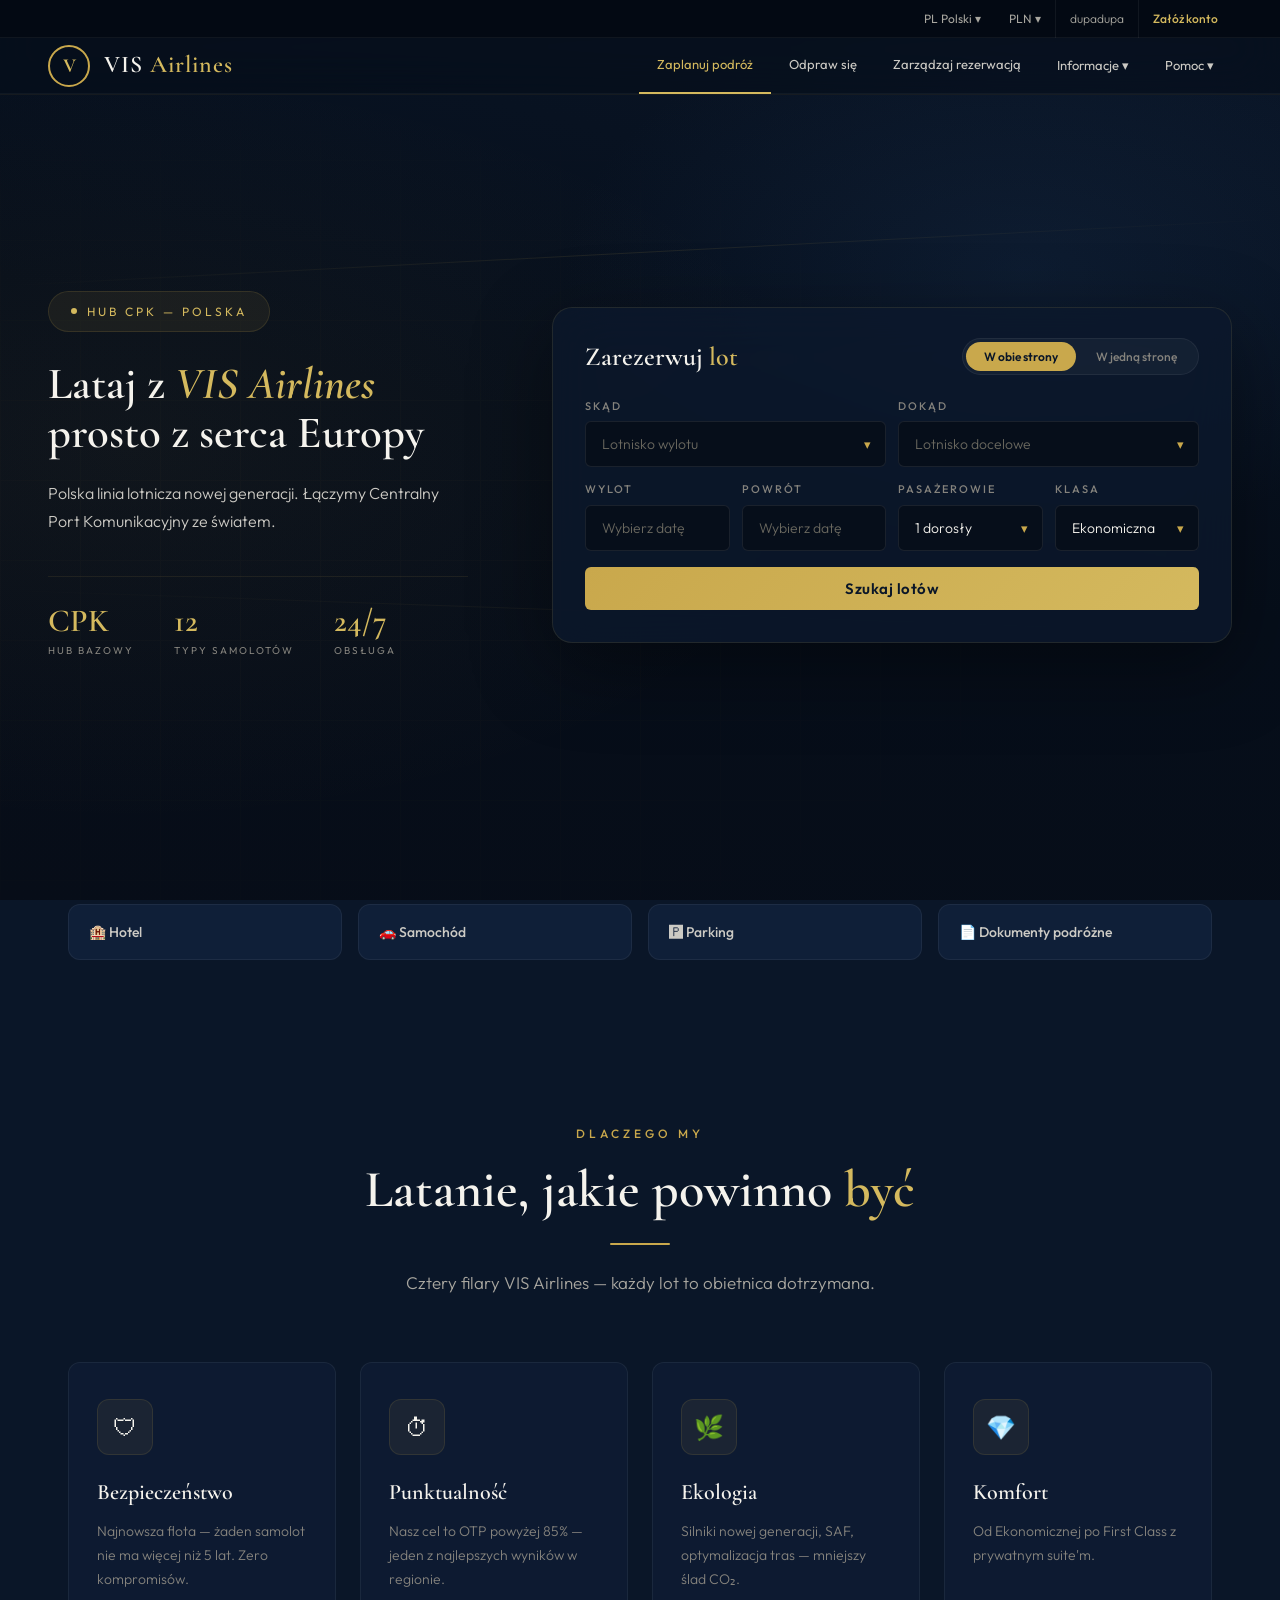
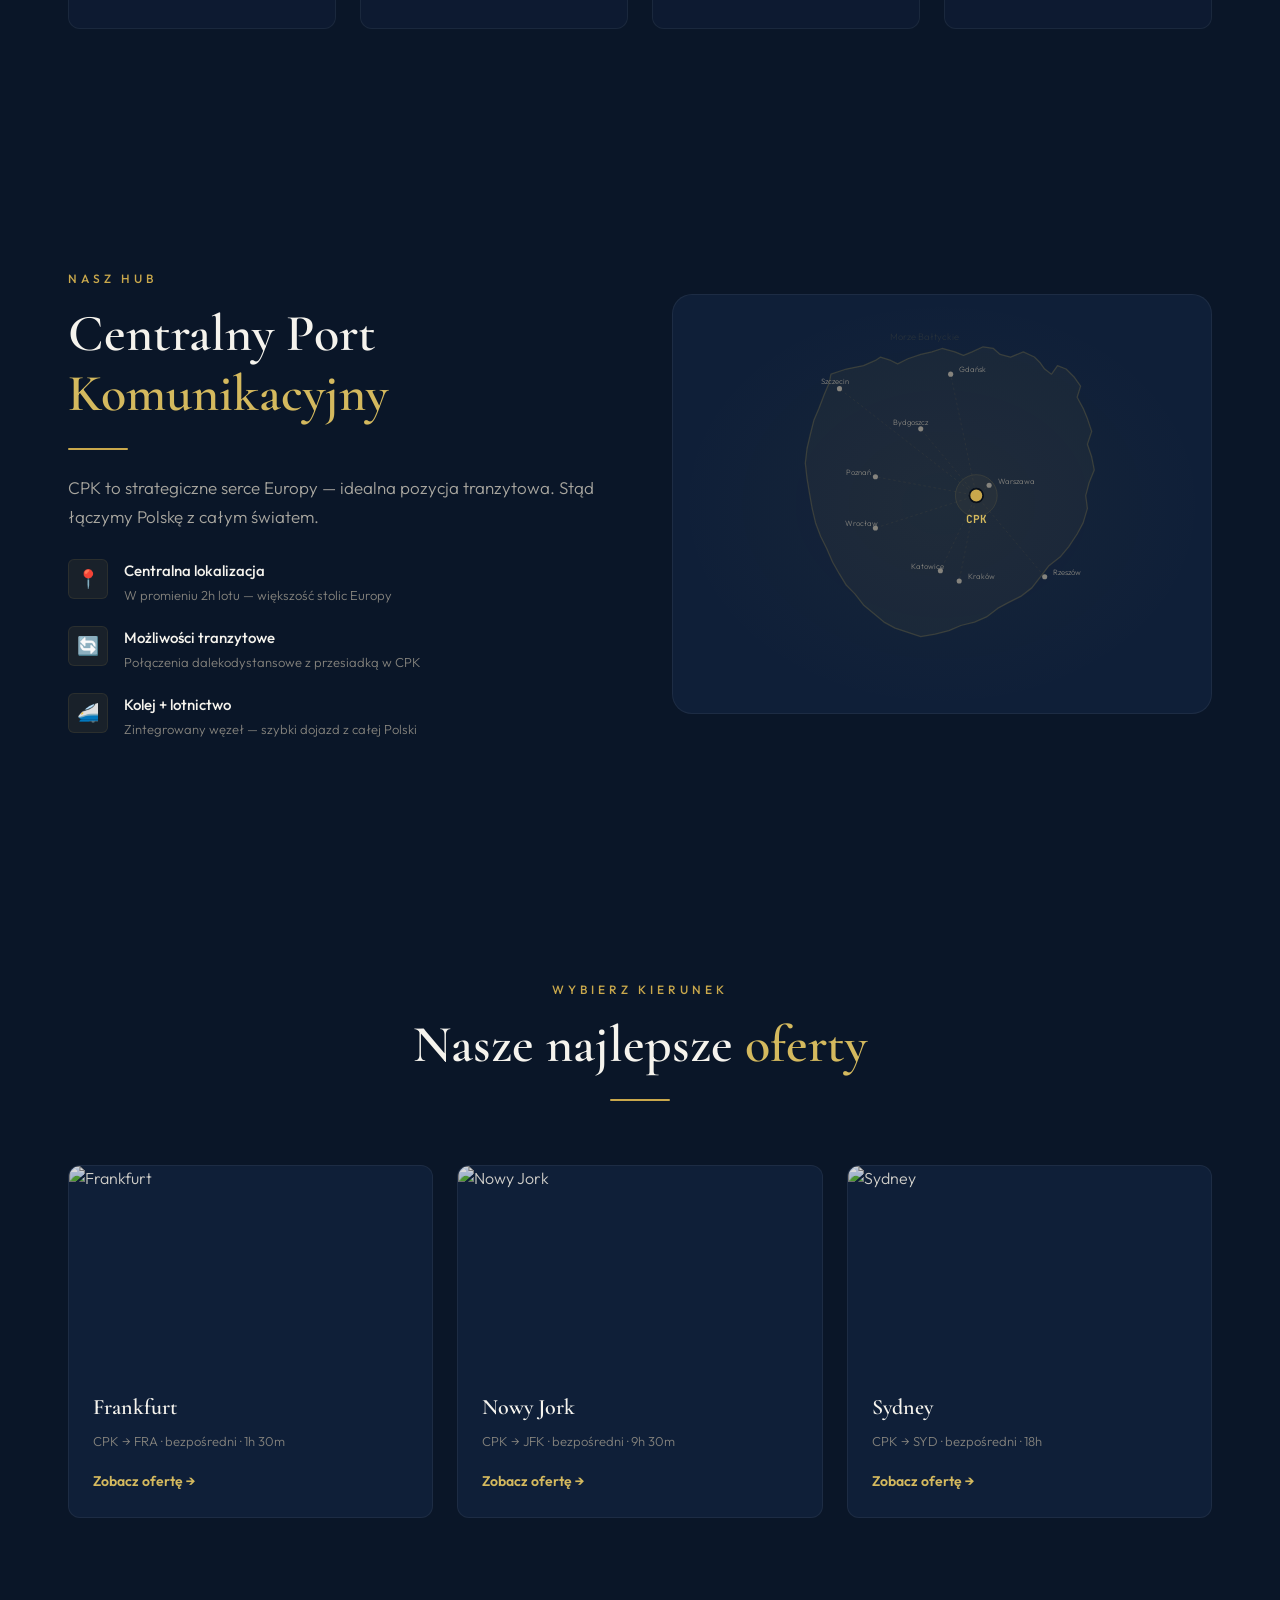
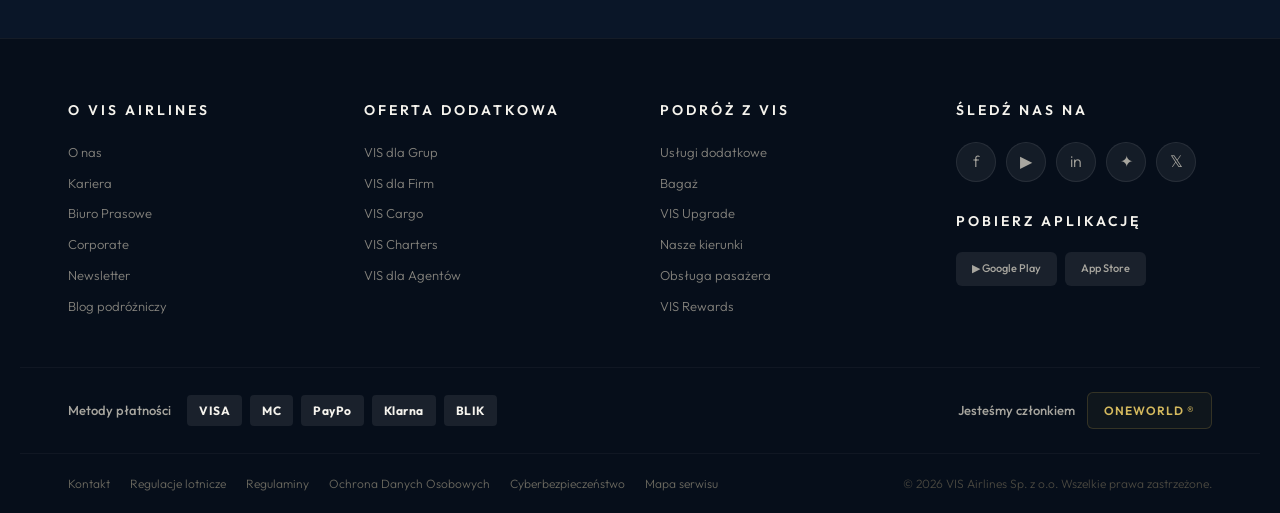
==== index.html @ 89440138 "Update index.html" ====
<!DOCTYPE html>
<html lang="pl">
<head>
    <meta charset="UTF-8">
    <meta name="viewport" content="width=device-width, initial-scale=1.0">
    <title>VIS Airlines — Twoje Niebo, Nasz Kierunek</title>
    <meta name="description" content="VIS Airlines — polska linia lotnicza nowej generacji z hubem w CPK.">
    <link rel="preconnect" href="https://fonts.googleapis.com">
    <link rel="preconnect" href="https://fonts.gstatic.com" crossorigin>
    <link href="https://fonts.googleapis.com/css2?family=Cormorant+Garamond:wght@400;500;600;700&family=Outfit:wght@200;300;400;500;600;700&family=JetBrains+Mono:wght@400;500&display=swap" rel="stylesheet">
    <link rel="stylesheet" href="css/style.css">
    <script src="https://www.gstatic.com/firebasejs/10.12.0/firebase-app-compat.js"></script>
    <script src="https://www.gstatic.com/firebasejs/10.12.0/firebase-auth-compat.js"></script>

    <style>
        /* ============================================
           NAWIGACJA — dwa paski, wyrównane
           ============================================ */
        .nav {
            height: auto; flex-direction: column; padding: 0; gap: 0;
        }
        .nav.scrolled { height: auto; }

        .nav-top {
            width: 100%;
            display: flex;
            align-items: center;
            justify-content: flex-end;
            padding: 0 48px;
            height: 38px;
            background: rgba(4,10,20,0.98);
            border-bottom: 1px solid rgba(255,255,255,0.05);
            font-size: 12px;
            gap: 0;
        }
        .nav-top-btn {
            background: none; border: none;
            color: var(--gray-300); font-size: 12px;
            font-family: var(--font-body);
            padding: 0 14px; height: 38px;
            cursor: pointer; transition: color 0.2s;
            display: inline-flex; align-items: center; gap: 5px;
            position: relative; border-radius: 0;
            border-left: 1px solid rgba(255,255,255,0.06);
            text-decoration: none;
            white-space: nowrap;
        }
        .nav-top-btn:first-child { border-left: none; }
        .nav-top-btn:hover { color: var(--white); background: rgba(255,255,255,0.04); }
        .nav-top-btn.accent { color: var(--gold-500); font-weight: 500; }

        .popup-panel {
            position: absolute; top: 100%; right: 0;
            background: var(--navy-700);
            border: 1px solid rgba(201,168,76,0.2);
            border-radius: var(--radius-md);
            box-shadow: 0 16px 48px rgba(0,0,0,0.5);
            padding: 8px 0; min-width: 180px;
            z-index: 200; display: none;
        }
        .popup-panel.show { display: block; animation: scaleIn 0.15s var(--ease-out); }
        .popup-option {
            padding: 10px 20px; font-size: 13px; color: var(--gray-200);
            cursor: pointer; transition: all 0.15s;
            display: flex; align-items: center; gap: 10px;
        }
        .popup-option:hover { background: rgba(201,168,76,0.08); color: var(--white); }
        .popup-option.selected { color: var(--gold-500); }
        .popup-option .flag { font-size: 16px; }

        .nav-bottom {
            width: 100%;
            display: flex; align-items: center; justify-content: space-between;
            padding: 0 48px; height: 56px;
            border-bottom: 1px solid rgba(255,255,255,0.04);
        }
        .nav-main-links { display: flex; gap: 0; align-items: center; height: 100%; }
        .nav-main-link {
            font-size: 13px; font-weight: 400; color: var(--gray-200);
            padding: 0 18px; height: 56px;
            display: inline-flex; align-items: center;
            cursor: pointer; transition: all 0.2s;
            background: none; border: none; border-bottom: 2px solid transparent;
            font-family: var(--font-body); text-decoration: none;
        }
        .nav-main-link:hover { color: var(--gold-500); background: rgba(255,255,255,0.02); border-bottom-color: var(--gold-600); }
        .nav-main-link.active { color: var(--gold-500); border-bottom-color: var(--gold-500); }

        /* Dropdown pod Informacje */
        .nav-info-panel {
            position: absolute; top: 100%; left: 50%; transform: translateX(-50%);
            background: var(--navy-700); border: 1px solid rgba(201,168,76,0.15);
            border-radius: var(--radius-md); box-shadow: 0 16px 48px rgba(0,0,0,0.5);
            padding: 8px; min-width: 220px; z-index: 200; display: none;
        }
        .nav-info-panel.show { display: block; animation: scaleIn 0.15s var(--ease-out); }
        .nav-info-link {
            display: flex; align-items: center; gap: 14px;
            padding: 14px 16px; border-radius: var(--radius-sm);
            text-decoration: none; transition: all 0.15s; color: var(--gray-200);
        }
        .nav-info-link:hover { background: rgba(201,168,76,0.08); color: var(--white); }
        .nav-info-icon { font-size: 22px; flex-shrink: 0; }
        .nav-info-title { font-size: 14px; font-weight: 500; color: var(--white); }
        .nav-info-desc { font-size: 11px; color: var(--gray-400); margin-top: 1px; }

        /* Mega panel (Pomoc) */
        .nav-mega-panel {
            position: absolute; top: 100%; right: 0;
            background: var(--navy-700); border: 1px solid rgba(201,168,76,0.15);
            border-radius: var(--radius-md); box-shadow: 0 20px 60px rgba(0,0,0,0.5);
            padding: 24px 28px; min-width: 560px; z-index: 200;
            display: none; grid-template-columns: repeat(4,1fr); gap: 24px;
        }
        .nav-mega-panel.show { display: grid; animation: scaleIn 0.15s var(--ease-out); }
        .nav-mega-col-title { font-size: 13px; font-weight: 600; color: var(--white); margin-bottom: 12px; }
        .nav-mega-link {
            display: block; font-size: 13px; color: var(--gray-400); padding: 5px 0;
            text-decoration: none; transition: color 0.15s;
        }
        .nav-mega-link:hover { color: var(--gold-500); }


        /* ============================================
           HERO
           ============================================ */
        .hero {
            min-height: 100vh;
            display: flex; align-items: center; justify-content: space-between;
            gap: 48px; position: relative; overflow: hidden;
            padding: 130px 48px 80px;
        }
        .hero-bg {
            position: absolute; inset: 0;
            background:
                radial-gradient(ellipse 80% 60% at 10% 50%, rgba(201,168,76,0.05) 0%, transparent 70%),
                radial-gradient(ellipse 60% 50% at 80% 30%, rgba(30,58,95,0.25) 0%, transparent 60%),
                linear-gradient(195deg, var(--navy-800) 0%, var(--navy-900) 50%, #070d18 100%);
        }
        .hero-grid-overlay {
            position: absolute; inset: 0; opacity: 0.02;
            background-image: linear-gradient(var(--gold-600) 1px, transparent 1px), linear-gradient(90deg, var(--gold-600) 1px, transparent 1px);
            background-size: 80px 80px;
            mask-image: radial-gradient(ellipse at 25% 60%, black 15%, transparent 65%);
            -webkit-mask-image: radial-gradient(ellipse at 25% 60%, black 15%, transparent 65%);
        }
        .hero-deco-line { position: absolute; height: 1px; background: linear-gradient(90deg, transparent, rgba(201,168,76,0.12), transparent); }
        .hero-deco-line-1 { top: 28%; left: 0; right: 0; transform: rotate(-3deg); }
        .hero-deco-line-2 { top: 68%; left: 0; right: 0; transform: rotate(2deg); opacity: 0.6; }

        .hero-content { position: relative; z-index: 2; max-width: 420px; flex-shrink: 0; }
        .hero-tag {
            display: inline-flex; align-items: center; gap: 10px;
            padding: 10px 22px; border-radius: var(--radius-full);
            background: rgba(201,168,76,0.08); border: 1px solid rgba(201,168,76,0.15);
            font-size: 12px; font-weight: 400; color: var(--gold-500);
            letter-spacing: 3px; text-transform: uppercase; margin-bottom: 28px;
        }
        .hero-tag-dot { width: 6px; height: 6px; border-radius: 50%; background: var(--gold-500); animation: pulse 2.5s ease-in-out infinite; }
        .hero h1 { font-family: var(--font-display); font-size: clamp(32px,3.5vw,52px); font-weight: 600; line-height: 1.1; margin-bottom: 20px; }
        .hero h1 .accent { color: var(--gold-500); font-style: italic; }
        .hero-desc { font-size: 16px; font-weight: 300; color: var(--gray-200); line-height: 1.8; }
        .hero-stats { display: flex; gap: 40px; margin-top: 40px; padding-top: 28px; border-top: 1px solid rgba(201,168,76,0.1); }
        .hero-stat-value { font-family: var(--font-display); font-size: 32px; font-weight: 600; color: var(--gold-500); line-height: 1; }
        .hero-stat-label { font-size: 10px; font-weight: 400; color: var(--gray-400); text-transform: uppercase; letter-spacing: 2px; margin-top: 6px; }


        /* ============================================
           WYSZUKIWARKA — szeroka
           ============================================ */
        .search-panel {
            position: relative; z-index: 10; width: 680px; flex-shrink: 0;
            background: rgba(12,24,44,0.8); backdrop-filter: blur(24px); -webkit-backdrop-filter: blur(24px);
            border: 1px solid rgba(201,168,76,0.12); border-radius: var(--radius-lg);
            padding: 28px 32px 32px; box-shadow: 0 24px 80px rgba(0,0,0,0.4);
        }
        .search-panel-header { display: flex; align-items: center; justify-content: space-between; margin-bottom: 20px; }
        .search-panel-title { font-family: var(--font-display); font-size: 26px; font-weight: 600; }
        .search-panel-title .gold { color: var(--gold-500); }
        .trip-toggle { display: flex; background: rgba(255,255,255,0.04); border: 1px solid rgba(255,255,255,0.06); border-radius: var(--radius-full); padding: 3px; gap: 2px; }
        .trip-toggle-btn { padding: 7px 18px; border-radius: var(--radius-full); font-size: 12px; font-weight: 500; font-family: var(--font-body); color: var(--gray-400); background: none; border: none; cursor: pointer; transition: all 0.25s; }
        .trip-toggle-btn.active { background: var(--gold-600); color: var(--navy-800); font-weight: 600; }
        .search-form { display: flex; flex-direction: column; gap: 14px; }
        .search-row-2 { display: grid; grid-template-columns: 1fr 1fr; gap: 12px; }
        .search-row-4 { display: grid; grid-template-columns: 1fr 1fr 1fr 1fr; gap: 12px; }
        .search-btn { width: 100%; padding: 14px; font-size: 15px; font-weight: 600; margin-top: 2px; }

        /* Dropdown */
        .dropdown-wrapper { position: relative; }
        .dropdown-trigger {
            width: 100%; padding: 13px 38px 13px 16px; border-radius: var(--radius-sm);
            background: var(--navy-900); border: 1px solid rgba(255,255,255,0.08);
            color: var(--white); font-size: 14px; font-family: var(--font-body); font-weight: 300;
            cursor: pointer; text-align: left; transition: border-color 0.3s; outline: none;
            position: relative; overflow: hidden; text-overflow: ellipsis; white-space: nowrap;
        }
        .dropdown-trigger::after { content: '▾'; position: absolute; right: 14px; top: 50%; transform: translateY(-50%); color: var(--gold-600); font-size: 13px; }
        .dropdown-trigger:focus, .dropdown-trigger.open { border-color: var(--gold-600); }
        .dropdown-trigger .placeholder { color: var(--gray-500); }
        .dropdown-trigger .sel-code { font-family: var(--font-mono); color: var(--gold-500); font-weight: 500; font-size: 12px; margin-left: 4px; }
        .dropdown-menu {
            position: absolute; top: calc(100% + 4px); left: 0; right: 0;
            background: var(--navy-900); border: 1px solid rgba(201,168,76,0.2);
            border-radius: var(--radius-md); box-shadow: 0 16px 48px rgba(0,0,0,0.5);
            z-index: 100; max-height: 300px; overflow-y: auto; display: none;
        }
        .dropdown-menu.show { display: block; animation: scaleIn 0.15s var(--ease-out); }
        .dropdown-menu::-webkit-scrollbar { width: 5px; }
        .dropdown-menu::-webkit-scrollbar-thumb { background: var(--gold-800); border-radius: 3px; }
        .dropdown-country { padding: 10px 16px 5px; font-size: 11px; font-weight: 600; text-transform: uppercase; letter-spacing: 2px; color: var(--gold-600); pointer-events: none; border-top: 1px solid rgba(255,255,255,0.04); }
        .dropdown-country:first-child { border-top: none; }
        .dropdown-option { padding: 9px 16px 9px 22px; font-size: 13px; color: var(--gray-200); cursor: pointer; transition: all 0.12s; display: flex; justify-content: space-between; align-items: center; }
        .dropdown-option:hover { background: rgba(201,168,76,0.08); color: var(--white); }
        .dropdown-option .iata { font-family: var(--font-mono); font-size: 11px; color: var(--gold-500); font-weight: 500; background: rgba(201,168,76,0.1); padding: 2px 7px; border-radius: 4px; }

        /* Kalendarz */
        .calendar-trigger {
            width: 100%; padding: 13px 16px; border-radius: var(--radius-sm);
            background: var(--navy-900); border: 1px solid rgba(255,255,255,0.08);
            color: var(--white); font-size: 14px; font-family: var(--font-body); font-weight: 300;
            cursor: pointer; text-align: left; transition: border-color 0.3s; outline: none;
        }
        .calendar-trigger:focus, .calendar-trigger.open { border-color: var(--gold-600); }
        .calendar-trigger .placeholder { color: var(--gray-500); }
        .calendar-panel {
            position: absolute; top: calc(100% + 4px); left: 0;
            background: var(--navy-900); border: 1px solid rgba(201,168,76,0.2);
            border-radius: var(--radius-md); box-shadow: 0 20px 60px rgba(0,0,0,0.5);
            z-index: 150; padding: 20px; width: 300px; display: none;
        }
        .calendar-panel.show { display: block; animation: scaleIn 0.15s var(--ease-out); }
        .cal-header { display: flex; align-items: center; justify-content: space-between; margin-bottom: 16px; }
        .cal-header-title { font-family: var(--font-display); font-size: 16px; font-weight: 600; color: var(--white); }
        .cal-nav-btn { background: rgba(255,255,255,0.06); border: none; color: var(--gold-500); width: 32px; height: 32px; border-radius: 50%; cursor: pointer; font-size: 14px; display: flex; align-items: center; justify-content: center; transition: all 0.2s; }
        .cal-nav-btn:hover { background: rgba(201,168,76,0.15); }
        .cal-weekdays { display: grid; grid-template-columns: repeat(7,1fr); gap: 2px; margin-bottom: 6px; }
        .cal-weekday { text-align: center; font-size: 10px; font-weight: 600; text-transform: uppercase; letter-spacing: 1px; color: var(--gray-500); padding: 4px 0; }
        .cal-days { display: grid; grid-template-columns: repeat(7,1fr); gap: 2px; }
        .cal-day { text-align: center; padding: 8px 4px; font-size: 13px; border-radius: var(--radius-sm); cursor: pointer; color: var(--gray-200); transition: all 0.15s; background: none; border: none; font-family: var(--font-body); }
        .cal-day:hover:not(.disabled):not(.empty) { background: rgba(201,168,76,0.12); color: var(--white); }
        .cal-day.selected { background: var(--gold-600) !important; color: var(--navy-800) !important; font-weight: 600; }
        .cal-day.today { border: 1px solid var(--gold-700); }
        .cal-day.disabled { color: var(--gray-600); cursor: default; }
        .cal-day.empty { cursor: default; }

        /* Pasażerowie */
        .pax-trigger { width: 100%; padding: 13px 38px 13px 16px; border-radius: var(--radius-sm); background: var(--navy-900); border: 1px solid rgba(255,255,255,0.08); color: var(--white); font-size: 14px; font-family: var(--font-body); font-weight: 300; cursor: pointer; text-align: left; transition: border-color 0.3s; outline: none; position: relative; }
        .pax-trigger::after { content: '▾'; position: absolute; right: 14px; top: 50%; transform: translateY(-50%); color: var(--gold-600); font-size: 13px; }
        .pax-trigger:focus, .pax-trigger.open { border-color: var(--gold-600); }
        .pax-panel { position: absolute; top: calc(100% + 4px); left: 0; right: 0; background: var(--navy-900); border: 1px solid rgba(201,168,76,0.2); border-radius: var(--radius-md); box-shadow: 0 16px 48px rgba(0,0,0,0.5); z-index: 150; padding: 20px; display: none; }
        .pax-panel.show { display: block; animation: scaleIn 0.15s var(--ease-out); }
        .pax-row-item { display: flex; align-items: center; justify-content: space-between; padding: 12px 0; border-bottom: 1px solid rgba(255,255,255,0.04); }
        .pax-row-item:last-of-type { border-bottom: none; }
        .pax-row-info h4 { font-size: 14px; font-weight: 500; color: var(--white); }
        .pax-row-info span { font-size: 11px; color: var(--gray-400); }
        .pax-controls { display: flex; align-items: center; gap: 14px; }
        .pax-ctrl-btn { width: 32px; height: 32px; border-radius: 50%; background: rgba(255,255,255,0.06); border: 1px solid rgba(255,255,255,0.1); color: var(--gold-500); font-size: 16px; font-weight: 600; cursor: pointer; display: flex; align-items: center; justify-content: center; transition: all 0.2s; font-family: var(--font-body); }
        .pax-ctrl-btn:hover { background: rgba(201,168,76,0.15); border-color: var(--gold-600); }
        .pax-ctrl-btn:disabled { opacity: 0.3; cursor: default; }
        .pax-ctrl-count { font-size: 16px; font-weight: 600; color: var(--white); width: 24px; text-align: center; font-family: var(--font-mono); }
        .pax-done-btn { width: 100%; margin-top: 14px; padding: 10px; font-size: 13px; font-weight: 600; }

        /* Klasa */
        .class-panel { position: absolute; top: calc(100% + 4px); left: 0; right: 0; background: var(--navy-900); border: 1px solid rgba(201,168,76,0.2); border-radius: var(--radius-md); box-shadow: 0 16px 48px rgba(0,0,0,0.5); z-index: 150; padding: 8px 0; display: none; }
        .class-panel.show { display: block; animation: scaleIn 0.15s var(--ease-out); }
        .class-option { padding: 12px 20px; cursor: pointer; display: flex; align-items: center; justify-content: space-between; transition: all 0.12s; }
        .class-option:hover { background: rgba(201,168,76,0.08); }
        .class-option.selected { background: rgba(201,168,76,0.1); }
        .class-option-name { font-size: 14px; font-weight: 500; color: var(--gray-200); }
        .class-option.selected .class-option-name { color: var(--gold-500); }
        .class-option-check { color: var(--gold-500); font-size: 14px; display: none; }
        .class-option.selected .class-option-check { display: block; }


        /* ============================================
           SEKCJE
           ============================================ */
        .why-grid { display: grid; grid-template-columns: repeat(4,1fr); gap: 24px; }
        .why-card { padding: 36px 28px; }
        .why-card-icon { width: 56px; height: 56px; border-radius: var(--radius-md); background: rgba(201,168,76,0.08); border: 1px solid rgba(201,168,76,0.12); display: flex; align-items: center; justify-content: center; font-size: 24px; margin-bottom: 20px; transition: all 0.3s var(--ease); }
        .why-card:hover .why-card-icon { background: rgba(201,168,76,0.15); border-color: rgba(201,168,76,0.3); transform: scale(1.08); }
        .why-card h3 { font-family: var(--font-display); font-size: 22px; font-weight: 600; margin-bottom: 10px; }
        .why-card p { font-size: 14px; font-weight: 300; color: var(--gray-400); line-height: 1.7; }

        /* Hub CPK — z mapą Polski */
        .hub-section { display: grid; grid-template-columns: 1fr 1fr; gap: 64px; align-items: center; }
        .hub-text .section-desc { margin-bottom: 28px; }
        .hub-features { display: flex; flex-direction: column; gap: 20px; }
        .hub-feature { display: flex; gap: 16px; align-items: flex-start; }
        .hub-feature-icon { width: 40px; height: 40px; border-radius: var(--radius-sm); background: rgba(201,168,76,0.08); border: 1px solid rgba(201,168,76,0.1); display: flex; align-items: center; justify-content: center; font-size: 18px; flex-shrink: 0; }
        .hub-feature h4 { font-size: 15px; font-weight: 500; margin-bottom: 2px; }
        .hub-feature p { font-size: 13px; color: var(--gray-400); font-weight: 300; line-height: 1.6; }
        .hub-visual {
            position: relative; height: 420px; border-radius: var(--radius-lg);
            background: radial-gradient(ellipse at 50% 50%, rgba(201,168,76,0.04) 0%, transparent 70%), var(--navy-700);
            border: 1px solid rgba(255,255,255,0.06); display: flex; align-items: center; justify-content: center; overflow: hidden;
        }
        .hub-visual svg { width: 90%; height: 90%; }

        /* === OFERTY — styl British Airways === */
        .offers-grid {
            display: grid;
            grid-template-columns: repeat(3, 1fr);
            gap: 24px;
        }
        .offer-card {
            border-radius: var(--radius-md);
            overflow: hidden;
            background: var(--navy-700);
            border: 1px solid rgba(255,255,255,0.06);
            transition: all 0.4s var(--ease);
            cursor: pointer;
        }
        .offer-card:hover {
            transform: translateY(-6px);
            box-shadow: 0 20px 60px rgba(0,0,0,0.35);
            border-color: rgba(201,168,76,0.2);
        }
        .offer-card-img {
            width: 100%; height: 200px;
            object-fit: cover;
            display: block;
            filter: brightness(0.85);
            transition: filter 0.4s;
        }
        .offer-card:hover .offer-card-img { filter: brightness(1); }
        .offer-card-body { padding: 24px; }
        .offer-card-body h3 { font-family: var(--font-display); font-size: 22px; font-weight: 600; margin-bottom: 6px; }
        .offer-card-route { font-size: 13px; color: var(--gray-400); margin-bottom: 16px; }
        .offer-card-cta {
            display: inline-flex; align-items: center; gap: 6px;
            font-size: 14px; font-weight: 600; color: var(--gold-500);
            transition: gap 0.3s;
        }
        .offer-card:hover .offer-card-cta { gap: 12px; }


        /* ============================================
           STOPKA — styl LOT z oneworld
           ============================================ */
        .footer {
            background: var(--navy-900);
            border-top: 1px solid rgba(255,255,255,0.06);
            padding: 0;
        }
        .footer-inner { max-width: 1240px; margin: 0 auto; }
        .footer-main { padding: 60px 48px 40px; display: grid; grid-template-columns: 1fr 1fr 1fr 1fr; gap: 40px; }
        .footer-col-title { font-size: 14px; font-weight: 600; color: var(--white); margin-bottom: 20px; }
        .footer-link { display: block; font-size: 13px; font-weight: 300; color: var(--gray-400); margin-bottom: 10px; text-decoration: none; cursor: pointer; transition: color 0.2s; }
        .footer-link:hover { color: var(--gold-500); }

        .footer-social { display: flex; gap: 10px; margin-top: 16px; }
        .footer-social-btn {
            width: 40px; height: 40px; border-radius: 50%;
            background: rgba(255,255,255,0.06); border: 1px solid rgba(255,255,255,0.08);
            display: flex; align-items: center; justify-content: center;
            font-size: 16px; color: var(--gray-300);
            cursor: pointer; transition: all 0.2s; text-decoration: none;
        }
        .footer-social-btn:hover { background: rgba(201,168,76,0.15); color: var(--gold-500); border-color: var(--gold-600); }

        .footer-mid {
            padding: 24px 48px;
            border-top: 1px solid rgba(255,255,255,0.04);
            border-bottom: 1px solid rgba(255,255,255,0.04);
            display: flex; align-items: center; justify-content: space-between;
            flex-wrap: wrap; gap: 24px;
        }
        .footer-mid-section { display: flex; align-items: center; gap: 16px; }
        .footer-mid-label { font-size: 13px; font-weight: 500; color: var(--gray-300); white-space: nowrap; }
        .footer-payment-icons { display: flex; gap: 8px; align-items: center; }
        .footer-payment-icon {
            padding: 6px 12px; border-radius: 4px;
            background: rgba(255,255,255,0.08); font-size: 12px;
            font-weight: 700; color: var(--white); letter-spacing: 0.5px;
            font-family: var(--font-body);
        }
        .footer-alliance {
            display: flex; align-items: center; gap: 12px;
        }
        .footer-alliance-badge {
            padding: 8px 16px; border-radius: var(--radius-sm);
            border: 1px solid rgba(201,168,76,0.2);
            background: rgba(201,168,76,0.05);
            font-size: 12px; font-weight: 600; color: var(--gold-500);
            letter-spacing: 1px; text-transform: uppercase;
        }

        .footer-bottom-bar {
            padding: 20px 48px;
            display: flex; align-items: center; justify-content: space-between;
            flex-wrap: wrap; gap: 16px;
        }
        .footer-bottom-links { display: flex; gap: 20px; flex-wrap: wrap; }
        .footer-bottom-links a { font-size: 12px; color: var(--gray-500); text-decoration: none; transition: color 0.2s; }
        .footer-bottom-links a:hover { color: var(--gray-300); }
        .footer-copy { font-size: 12px; color: var(--gray-600); }


        /* === MOBILE DRAWER === */
        .mobile-overlay {
            display: none; position: fixed; inset: 0;
            background: rgba(0,0,0,0.6); z-index: 1100;
        }
        .mobile-overlay.show { display: block; }
        .mobile-drawer {
            position: fixed; top: 0; right: -300px;
            width: 300px; height: 100vh;
            background: var(--navy-700);
            border-left: 1px solid rgba(201,168,76,0.12);
            z-index: 1200;
            transition: right 0.3s cubic-bezier(0.16,1,0.3,1);
            overflow-y: auto;
        }
        .mobile-drawer.show { right: 0; }
        .mobile-drawer-header {
            display: flex; align-items: center; justify-content: space-between;
            padding: 16px 20px; border-bottom: 1px solid rgba(255,255,255,0.06);
        }
        .mobile-close-btn {
            background: none; border: none; color: var(--gray-300);
            font-size: 20px; cursor: pointer; padding: 8px;
        }
        .mobile-close-btn:hover { color: var(--white); }
        .mobile-drawer-links { padding: 12px 0; }
        .mobile-drawer-link {
            display: block; padding: 14px 24px; font-size: 15px; font-weight: 400;
            color: var(--gray-200); text-decoration: none; transition: all 0.15s;
        }
        .mobile-drawer-link:hover { background: rgba(201,168,76,0.06); color: var(--gold-500); }
        .mobile-drawer-divider { height: 1px; background: rgba(255,255,255,0.06); margin: 4px 20px; }

        /* ============================================
           RESPONSIVE
           ============================================ */
        @media (max-width: 1100px) {
            .hero { flex-direction: column; padding: 130px 24px 60px; gap: 40px; }
            .hero-content { max-width: 100%; }
            .search-panel { width: 100%; max-width: 580px; }
            .offers-grid { grid-template-columns: 1fr; }
        }
        @media (max-width: 768px) {
            .nav-top { padding: 0 16px; }
            .nav-bottom { padding: 0 16px; height: 50px; }
            .nav-main-links { display: none; }
            .hero { padding: 120px 16px 40px; }
            .hero-stats { flex-wrap: wrap; gap: 24px; }
            .why-grid { grid-template-columns: 1fr; }
            .hub-section { grid-template-columns: 1fr; }
            .search-row-2, .search-row-4 { grid-template-columns: 1fr; }
            .footer-main { grid-template-columns: 1fr 1fr; }
            .footer-mid { flex-direction: column; align-items: flex-start; }
            .footer-bottom-bar { flex-direction: column; text-align: center; }
        }
    </style>
</head>
<body>

    <!-- ===== NAWIGACJA ===== -->
    <nav class="nav">
        <div class="nav-top">
            <div style="position:relative;">
                <button class="nav-top-btn" id="lang-btn">PL Polski ▾</button>
                <div class="popup-panel" id="lang-panel">
                    <div class="popup-option selected" data-lang="pl"><span class="flag">🇵🇱</span> Polski</div>
                    <div class="popup-option" data-lang="en"><span class="flag">🇬🇧</span> English</div>
                    <div class="popup-option" data-lang="de"><span class="flag">🇩🇪</span> Deutsch</div>
                    <div class="popup-option" data-lang="uk"><span class="flag">🇺🇦</span> Українська</div>
                </div>
            </div>
            <div style="position:relative;">
                <button class="nav-top-btn" id="currency-btn">PLN ▾</button>
                <div class="popup-panel" id="currency-panel">
                    <div class="popup-option selected" data-cur="PLN">PLN — Złoty</div>
                    <div class="popup-option" data-cur="EUR">EUR — Euro</div>
                    <div class="popup-option" data-cur="USD">USD — Dolar</div>
                    <div class="popup-option" data-cur="GBP">GBP — Funt</div>
                </div>
            </div>
            <a href="login.html" class="nav-top-btn" id="nav-auth-1">dupadupa</a>
            <a href="register.html" class="nav-top-btn accent" id="nav-auth-2">Załóż konto</a>
        </div>
        <div class="nav-bottom">
            <a href="index.html" class="nav-logo">
                <div class="nav-logo-mark">V</div>
                <div class="nav-logo-text">VIS <em>Airlines</em></div>
            </a>
            <div class="nav-main-links">
                <a href="flights.html" class="nav-main-link active">Zaplanuj podróż</a>
                <a href="odprawa.html" class="nav-main-link">Odpraw się</a>
                <a href="rezerwacje.html" class="nav-main-link">Zarządzaj rezerwacją</a>
                <div class="nav-dropdown-wrapper" style="position:relative;height:100%;">
                    <button class="nav-main-link" id="info-btn" style="cursor:pointer;">Informacje ▾</button>
                    <div class="nav-info-panel" id="info-panel">
                        <a href="fleet.html" class="nav-info-link">
                            <span class="nav-info-icon">✈</span>
                            <div>
                                <div class="nav-info-title">Flota</div>
                                <div class="nav-info-desc">Poznaj nasze samoloty</div>
                            </div>
                        </a>
                    </div>
                </div>
                <div class="nav-dropdown-wrapper" style="position:relative;height:100%;">
                    <button class="nav-main-link" id="help-btn" style="cursor:pointer;">Pomoc ▾</button>
                    <div class="nav-mega-panel" id="help-panel">
                        <div class="nav-mega-col">
                            <div class="nav-mega-col-title">Bagaż</div>
                            <a href="#" class="nav-mega-link">Zasady i wymiary</a>
                            <a href="#" class="nav-mega-link">Bagaż specjalny</a>
                        </div>
                        <div class="nav-mega-col">
                            <div class="nav-mega-col-title">Na pokładzie</div>
                            <a href="#" class="nav-mega-link">Posiłki i napoje</a>
                            <a href="#" class="nav-mega-link">Klasy podróży</a>
                            <a href="#" class="nav-mega-link">Wybór miejsca</a>
                        </div>
                        <div class="nav-mega-col">
                            <div class="nav-mega-col-title">Na lotnisku</div>
                            <a href="odprawa.html" class="nav-mega-link">Odprawa</a>
                            <a href="#" class="nav-mega-link">Status lotu</a>
                            <a href="#" class="nav-mega-link">Fast Track</a>
                            <a href="#" class="nav-mega-link">Saloniki biznesowe</a>
                        </div>
                        <div class="nav-mega-col">
                            <div class="nav-mega-col-title">Obsługa pasażera</div>
                            <a href="#" class="nav-mega-link">Zmiana i zwrot biletu</a>
                            <a href="#" class="nav-mega-link">Programy lojalnościowe</a>
                            <a href="#" class="nav-mega-link">Kontakt</a>
                        </div>
                    </div>
                </div>
            </div>
            <button class="nav-hamburger" id="hamburger-btn" aria-label="Menu">☰</button>
        </div>
    </nav>

    <!-- Mobile drawer -->
    <div class="mobile-overlay" id="mobile-overlay"></div>
    <div class="mobile-drawer" id="mobile-drawer">
        <div class="mobile-drawer-header">
            <a href="index.html" class="nav-logo">
                <div class="nav-logo-mark" style="width:32px;height:32px;font-size:14px;">V</div>
                <div class="nav-logo-text" style="font-size:18px;">VIS <em>Airlines</em></div>
            </a>
            <button class="mobile-close-btn" id="mobile-close">✕</button>
        </div>
        <div class="mobile-drawer-links">
            <a href="flights.html" class="mobile-drawer-link">Zaplanuj podróż</a>
            <a href="odprawa.html" class="mobile-drawer-link">Odpraw się</a>
            <a href="rezerwacje.html" class="mobile-drawer-link">Zarządzaj rezerwacją</a>
            <a href="fleet.html" class="mobile-drawer-link">Flota</a>
            <a href="#" class="mobile-drawer-link">Pomoc</a>
        </div>
        <div class="mobile-drawer-divider"></div>
        <div class="mobile-drawer-links">
            <a href="login.html" class="mobile-drawer-link">Zaloguj się</a>
            <a href="register.html" class="mobile-drawer-link" style="color:var(--gold-500);">Załóż konto</a>
        </div>
    </div>


    <!-- ===== HERO + WYSZUKIWARKA ===== -->
    <section class="hero">
        <div class="hero-bg"></div>
        <div class="hero-grid-overlay"></div>
        <div class="hero-deco-line hero-deco-line-1"></div>
        <div class="hero-deco-line hero-deco-line-2"></div>

        <div class="hero-content">
            <div class="hero-tag animate-in"><div class="hero-tag-dot"></div>Hub CPK — Polska</div>
            <h1 class="animate-in animate-in-d1">Lataj z&nbsp;<span class="accent">VIS&nbsp;Airlines</span><br>prosto z&nbsp;serca Europy</h1>
            <p class="hero-desc animate-in animate-in-d2">Polska linia lotnicza nowej generacji. Łączymy Centralny Port Komunikacyjny ze światem.</p>
            <div class="hero-stats animate-in animate-in-d3">
                <div class="hero-stat"><div class="hero-stat-value">CPK</div><div class="hero-stat-label">Hub bazowy</div></div>
                <div class="hero-stat"><div class="hero-stat-value">12</div><div class="hero-stat-label">Typy samolotów</div></div>
                <div class="hero-stat"><div class="hero-stat-value">24/7</div><div class="hero-stat-label">Obsługa</div></div>
            </div>
        </div>

        <div class="search-panel animate-in animate-in-d2">
            <div class="search-panel-header">
                <div class="search-panel-title">Zarezerwuj <span class="gold">lot</span></div>
                <div class="trip-toggle">
                    <button class="trip-toggle-btn active" data-type="round">W obie strony</button>
                    <button class="trip-toggle-btn" data-type="one">W jedną stronę</button>
                </div>
            </div>
            <div class="search-form">
                <div class="search-row-2">
                    <div class="form-group"><label class="form-label">Skąd</label><div class="dropdown-wrapper" id="dd-from"><button type="button" class="dropdown-trigger" data-value=""><span class="placeholder">Lotnisko wylotu</span></button><div class="dropdown-menu" id="menu-from"></div></div></div>
                    <div class="form-group"><label class="form-label">Dokąd</label><div class="dropdown-wrapper" id="dd-to"><button type="button" class="dropdown-trigger" data-value=""><span class="placeholder">Lotnisko docelowe</span></button><div class="dropdown-menu" id="menu-to"></div></div></div>
                </div>
                <div class="search-row-4" id="bottom-row">
                    <div class="form-group"><label class="form-label">Wylot</label><div class="dropdown-wrapper" id="cal-dep-wrap"><button type="button" class="calendar-trigger" id="cal-dep-btn"><span class="placeholder">Wybierz datę</span></button><div class="calendar-panel" id="cal-dep-panel"></div></div></div>
                    <div class="form-group" id="return-date-group"><label class="form-label">Powrót</label><div class="dropdown-wrapper" id="cal-ret-wrap"><button type="button" class="calendar-trigger" id="cal-ret-btn"><span class="placeholder">Wybierz datę</span></button><div class="calendar-panel" id="cal-ret-panel"></div></div></div>
                    <div class="form-group"><label class="form-label">Pasażerowie</label><div class="dropdown-wrapper" id="pax-wrap"><button type="button" class="pax-trigger" id="pax-btn">1 dorosły</button><div class="pax-panel" id="pax-panel">
                        <div class="pax-row-item" data-pax="adult"><div class="pax-row-info"><h4>Dorośli</h4><span>16+ lat</span></div><div class="pax-controls"><button class="pax-ctrl-btn" data-action="minus" disabled>−</button><span class="pax-ctrl-count">1</span><button class="pax-ctrl-btn" data-action="plus">+</button></div></div>
                        <div class="pax-row-item" data-pax="child"><div class="pax-row-info"><h4>Dzieci</h4><span>6 – 15 lat</span></div><div class="pax-controls"><button class="pax-ctrl-btn" data-action="minus" disabled>−</button><span class="pax-ctrl-count">0</span><button class="pax-ctrl-btn" data-action="plus">+</button></div></div>
                        <div class="pax-row-item" data-pax="infant"><div class="pax-row-info"><h4>Niemowlęta</h4><span>do 6 miesięcy</span></div><div class="pax-controls"><button class="pax-ctrl-btn" data-action="minus" disabled>−</button><span class="pax-ctrl-count">0</span><button class="pax-ctrl-btn" data-action="plus">+</button></div></div>
                        <button class="btn btn-gold pax-done-btn" id="pax-done">Gotowe</button>
                    </div></div></div>
                    <div class="form-group"><label class="form-label">Klasa</label><div class="dropdown-wrapper" id="class-wrap"><button type="button" class="dropdown-trigger" id="class-btn" data-value="economy">Ekonomiczna</button><div class="class-panel" id="class-panel">
                        <div class="class-option selected" data-class="economy"><span class="class-option-name">Ekonomiczna</span><span class="class-option-check">✓</span></div>
                        <div class="class-option" data-class="premium"><span class="class-option-name">Premium</span><span class="class-option-check">✓</span></div>
                        <div class="class-option" data-class="business"><span class="class-option-name">Biznes</span><span class="class-option-check">✓</span></div>
                        <div class="class-option" data-class="first"><span class="class-option-name">Pierwsza</span><span class="class-option-check">✓</span></div>
                    </div></div></div>
                </div>
                <button class="btn btn-gold search-btn" id="search-btn">Szukaj lotów</button>
            </div>
        </div>
    </section>

    <!-- ===== QUICK LINKS ===== -->
    <section style="padding:0 48px 40px;max-width:1240px;margin:0 auto;">
        <div style="display:flex;gap:16px;overflow-x:auto;padding:4px 0;">
            <a href="#" style="flex:1;min-width:200px;display:flex;align-items:center;gap:12px;padding:16px 20px;background:var(--navy-700);border:1px solid rgba(255,255,255,0.06);border-radius:var(--radius-md);text-decoration:none;color:var(--gray-200);font-size:14px;font-weight:500;transition:all 0.2s;" onmouseover="this.style.borderColor='rgba(201,168,76,0.2)'" onmouseout="this.style.borderColor='rgba(255,255,255,0.06)'">🏨 Hotel</a>
            <a href="#" style="flex:1;min-width:200px;display:flex;align-items:center;gap:12px;padding:16px 20px;background:var(--navy-700);border:1px solid rgba(255,255,255,0.06);border-radius:var(--radius-md);text-decoration:none;color:var(--gray-200);font-size:14px;font-weight:500;transition:all 0.2s;" onmouseover="this.style.borderColor='rgba(201,168,76,0.2)'" onmouseout="this.style.borderColor='rgba(255,255,255,0.06)'">🚗 Samochód</a>
            <a href="#" style="flex:1;min-width:200px;display:flex;align-items:center;gap:12px;padding:16px 20px;background:var(--navy-700);border:1px solid rgba(255,255,255,0.06);border-radius:var(--radius-md);text-decoration:none;color:var(--gray-200);font-size:14px;font-weight:500;transition:all 0.2s;" onmouseover="this.style.borderColor='rgba(201,168,76,0.2)'" onmouseout="this.style.borderColor='rgba(255,255,255,0.06)'">🅿 Parking</a>
            <a href="#" style="flex:1;min-width:200px;display:flex;align-items:center;gap:12px;padding:16px 20px;background:var(--navy-700);border:1px solid rgba(255,255,255,0.06);border-radius:var(--radius-md);text-decoration:none;color:var(--gray-200);font-size:14px;font-weight:500;transition:all 0.2s;" onmouseover="this.style.borderColor='rgba(201,168,76,0.2)'" onmouseout="this.style.borderColor='rgba(255,255,255,0.06)'">📄 Dokumenty podróżne</a>
        </div>
    </section>


    <!-- ===== DLACZEGO VIS ===== -->
    <section class="section">
        <div class="section-header-center reveal">
            <div class="section-eyebrow">Dlaczego my</div>
            <h2 class="section-title">Latanie, jakie powinno <span class="gold">być</span></h2>
            <div class="divider divider-center"></div>
            <p class="section-desc">Cztery filary VIS Airlines — każdy lot to obietnica dotrzymana.</p>
        </div>
        <div class="why-grid">
            <div class="card why-card reveal reveal-delay-1"><div class="why-card-icon">🛡</div><h3>Bezpieczeństwo</h3><p>Najnowsza flota — żaden samolot nie ma więcej niż 5 lat. Zero kompromisów.</p></div>
            <div class="card why-card reveal reveal-delay-2"><div class="why-card-icon">⏱</div><h3>Punktualność</h3><p>Nasz cel to OTP powyżej 85% — jeden z najlepszych wyników w regionie.</p></div>
            <div class="card why-card reveal reveal-delay-3"><div class="why-card-icon">🌿</div><h3>Ekologia</h3><p>Silniki nowej generacji, SAF, optymalizacja tras — mniejszy ślad CO₂.</p></div>
            <div class="card why-card reveal reveal-delay-4"><div class="why-card-icon">💎</div><h3>Komfort</h3><p>Od Ekonomicznej po First Class z prywatnym suite'm.</p></div>
        </div>
    </section>


    <!-- ===== HUB CPK z mapą Polski ===== -->
    <section class="section">
        <div class="hub-section">
            <div class="hub-text reveal">
                <div class="section-eyebrow">Nasz hub</div>
                <h2 class="section-title">Centralny Port <span class="gold">Komunikacyjny</span></h2>
                <div class="divider"></div>
                <p class="section-desc">CPK to strategiczne serce Europy — idealna pozycja tranzytowa. Stąd łączymy Polskę z&nbsp;całym światem.</p>
                <div class="hub-features">
                    <div class="hub-feature"><div class="hub-feature-icon">📍</div><div><h4>Centralna lokalizacja</h4><p>W promieniu 2h lotu — większość stolic Europy</p></div></div>
                    <div class="hub-feature"><div class="hub-feature-icon">🔄</div><div><h4>Możliwości tranzytowe</h4><p>Połączenia dalekodystansowe z przesiadką w CPK</p></div></div>
                    <div class="hub-feature"><div class="hub-feature-icon">🚄</div><div><h4>Kolej + lotnictwo</h4><p>Zintegrowany węzeł — szybki dojazd z całej Polski</p></div></div>
                </div>
            </div>
            <div class="hub-visual reveal reveal-delay-2">
                <svg viewBox="0 0 500 440" xmlns="http://www.w3.org/2000/svg">
                    <!-- Realistyczny kontur Polski -->
                    <path d="M120 68 L138 62 L158 58 L172 52 L178 48 L190 52 L198 56 L210 50
                        L225 45 L238 42 L250 38 L265 42 L275 46 L285 42 L298 36
                        L310 38 L318 45 L330 48 L345 42 L358 48 L365 55 L370 62
                        L378 68 L385 58 L395 62 L405 72 L412 82 L408 95
                        L415 108 L420 120 L425 135 L420 150 L425 165 L428 180
                        L422 195 L418 210 L420 225 L415 242 L408 255
                        L398 270 L388 282 L375 292 L365 305 L355 318
                        L342 328 L328 335 L315 342 L302 352 L288 358
                        L272 362 L258 368 L242 372 L225 375 L210 370
                        L195 365 L182 358 L170 348 L158 338 L148 325
                        L138 315 L130 302 L122 288 L115 272 L108 258
                        L102 242 L98 225 L95 208 L92 190 L90 172
                        L92 155 L96 138 L100 122 L106 108 L112 92 L118 78 Z"
                        fill="rgba(201,168,76,0.05)"
                        stroke="rgba(201,168,76,0.2)"
                        stroke-width="1.5"
                        stroke-linejoin="round"
                    />
                    <text x="230" y="28" fill="rgba(201,168,76,0.12)" font-size="11" font-family="var(--font-body)" font-weight="300" text-anchor="middle">Morze Bałtyckie</text>

                    <!-- CPK -->
                    <circle cx="290" cy="210" r="20" fill="rgba(201,168,76,0.08)" stroke="rgba(201,168,76,0.25)" stroke-width="1">
                        <animate attributeName="r" values="20;28;20" dur="3s" repeatCount="indefinite"/>
                        <animate attributeName="opacity" values="1;0.3;1" dur="3s" repeatCount="indefinite"/>
                    </circle>
                    <circle cx="290" cy="210" r="8" fill="var(--gold-600)" stroke="var(--navy-900)" stroke-width="2"/>
                    <text x="290" y="242" fill="var(--gold-500)" font-size="13" font-family="var(--font-mono)" font-weight="700" text-anchor="middle">CPK</text>

                    <!-- Miasta -->
                    <circle cx="305" cy="198" r="3" fill="var(--gray-400)"/><text x="315" y="196" fill="var(--gray-400)" font-size="9" font-family="var(--font-body)">Warszawa</text>
                    <circle cx="260" cy="68" r="3" fill="var(--gray-400)"/><text x="270" y="66" fill="var(--gray-400)" font-size="9" font-family="var(--font-body)">Gdańsk</text>
                    <circle cx="130" cy="85" r="3" fill="var(--gray-400)"/><text x="108" y="80" fill="var(--gray-400)" font-size="9" font-family="var(--font-body)">Szczecin</text>
                    <circle cx="270" cy="310" r="3" fill="var(--gray-400)"/><text x="280" y="308" fill="var(--gray-400)" font-size="9" font-family="var(--font-body)">Kraków</text>
                    <circle cx="225" cy="132" r="3" fill="var(--gray-400)"/><text x="193" y="128" fill="var(--gray-400)" font-size="9" font-family="var(--font-body)">Bydgoszcz</text>
                    <circle cx="248" cy="298" r="3" fill="var(--gray-400)"/><text x="214" y="296" fill="var(--gray-400)" font-size="9" font-family="var(--font-body)">Katowice</text>
                    <circle cx="370" cy="305" r="3" fill="var(--gray-400)"/><text x="380" y="303" fill="var(--gray-400)" font-size="9" font-family="var(--font-body)">Rzeszów</text>
                    <circle cx="172" cy="248" r="3" fill="var(--gray-400)"/><text x="136" y="246" fill="var(--gray-400)" font-size="9" font-family="var(--font-body)">Wrocław</text>
                    <circle cx="172" cy="188" r="3" fill="var(--gray-400)"/><text x="138" y="186" fill="var(--gray-400)" font-size="9" font-family="var(--font-body)">Poznań</text>

                    <!-- Linie od CPK -->
                    <line x1="290" y1="210" x2="305" y2="198" stroke="rgba(201,168,76,0.1)" stroke-width="0.8" stroke-dasharray="3,3"/>
                    <line x1="290" y1="210" x2="260" y2="68" stroke="rgba(201,168,76,0.1)" stroke-width="0.8" stroke-dasharray="3,3"/>
                    <line x1="290" y1="210" x2="130" y2="85" stroke="rgba(201,168,76,0.1)" stroke-width="0.8" stroke-dasharray="3,3"/>
                    <line x1="290" y1="210" x2="270" y2="310" stroke="rgba(201,168,76,0.1)" stroke-width="0.8" stroke-dasharray="3,3"/>
                    <line x1="290" y1="210" x2="225" y2="132" stroke="rgba(201,168,76,0.1)" stroke-width="0.8" stroke-dasharray="3,3"/>
                    <line x1="290" y1="210" x2="248" y2="298" stroke="rgba(201,168,76,0.1)" stroke-width="0.8" stroke-dasharray="3,3"/>
                    <line x1="290" y1="210" x2="370" y2="305" stroke="rgba(201,168,76,0.1)" stroke-width="0.8" stroke-dasharray="3,3"/>
                    <line x1="290" y1="210" x2="172" y2="248" stroke="rgba(201,168,76,0.1)" stroke-width="0.8" stroke-dasharray="3,3"/>
                    <line x1="290" y1="210" x2="172" y2="188" stroke="rgba(201,168,76,0.1)" stroke-width="0.8" stroke-dasharray="3,3"/>
                </svg>
            </div>
        </div>
    </section>


    <!-- ===== OFERTY — styl British Airways ===== -->
    <section class="section">
        <div class="section-header-center reveal">
            <div class="section-eyebrow">Wybierz kierunek</div>
            <h2 class="section-title">Nasze najlepsze <span class="gold">oferty</span></h2>
            <div class="divider divider-center"></div>
        </div>
        <div class="offers-grid">
            <div class="offer-card reveal reveal-delay-1">
                <img class="offer-card-img" src="https://images.unsplash.com/photo-1467269204594-9661b134dd2b?w=600&h=400&fit=crop" alt="Frankfurt">
                <div class="offer-card-body">
                    <h3>Frankfurt</h3>
                    <div class="offer-card-route">CPK → FRA · bezpośredni · 1h 30m</div>
                    <div class="offer-card-cta">Zobacz ofertę →</div>
                </div>
            </div>
            <div class="offer-card reveal reveal-delay-2">
                <img class="offer-card-img" src="https://images.unsplash.com/photo-1534430480872-3498386e7856?w=600&h=400&fit=crop" alt="Nowy Jork">
                <div class="offer-card-body">
                    <h3>Nowy Jork</h3>
                    <div class="offer-card-route">CPK → JFK · bezpośredni · 9h 30m</div>
                    <div class="offer-card-cta">Zobacz ofertę →</div>
                </div>
            </div>
            <div class="offer-card reveal reveal-delay-3">
                <img class="offer-card-img" src="https://images.unsplash.com/photo-1523482580672-f109ba8cb9be?w=600&h=400&fit=crop" alt="Sydney">
                <div class="offer-card-body">
                    <h3>Sydney</h3>
                    <div class="offer-card-route">CPK → SYD · bezpośredni · 18h</div>
                    <div class="offer-card-cta">Zobacz ofertę →</div>
                </div>
            </div>
        </div>
    </section>


    <!-- ===== STOPKA — styl LOT z oneworld ===== -->
    <footer class="footer">
        <div class="footer-inner">
            <div class="footer-main">
                <div>
                    <div class="footer-col-title">O VIS Airlines</div>
                    <a href="#" class="footer-link">O nas</a>
                    <a href="#" class="footer-link">Kariera</a>
                    <a href="#" class="footer-link">Biuro Prasowe</a>
                    <a href="#" class="footer-link">Corporate</a>
                    <a href="#" class="footer-link">Newsletter</a>
                    <a href="#" class="footer-link">Blog podróżniczy</a>
                </div>
                <div>
                    <div class="footer-col-title">Oferta dodatkowa</div>
                    <a href="#" class="footer-link">VIS dla Grup</a>
                    <a href="#" class="footer-link">VIS dla Firm</a>
                    <a href="#" class="footer-link">VIS Cargo</a>
                    <a href="#" class="footer-link">VIS Charters</a>
                    <a href="#" class="footer-link">VIS dla Agentów</a>
                </div>
                <div>
                    <div class="footer-col-title">Podróż z VIS</div>
                    <a href="#" class="footer-link">Usługi dodatkowe</a>
                    <a href="#" class="footer-link">Bagaż</a>
                    <a href="#" class="footer-link">VIS Upgrade</a>
                    <a href="#" class="footer-link">Nasze kierunki</a>
                    <a href="#" class="footer-link">Obsługa pasażera</a>
                    <a href="#" class="footer-link">VIS Rewards</a>
                </div>
                <div>
                    <div class="footer-col-title">Śledź nas na</div>
                    <div class="footer-social">
                        <a href="#" class="footer-social-btn">f</a>
                        <a href="#" class="footer-social-btn">▶</a>
                        <a href="#" class="footer-social-btn">in</a>
                        <a href="#" class="footer-social-btn">✦</a>
                        <a href="#" class="footer-social-btn">𝕏</a>
                    </div>
                    <div style="margin-top: 28px;">
                        <div class="footer-col-title">Pobierz aplikację</div>
                        <div style="display:flex; gap:8px; flex-wrap:wrap;">
                            <div style="padding:8px 16px; border-radius:6px; background:rgba(255,255,255,0.08); font-size:11px; color:var(--gray-300); font-weight:500;">▶ Google Play</div>
                            <div style="padding:8px 16px; border-radius:6px; background:rgba(255,255,255,0.08); font-size:11px; color:var(--gray-300); font-weight:500;"> App Store</div>
                        </div>
                    </div>
                </div>
            </div>

            <div class="footer-mid">
                <div class="footer-mid-section">
                    <span class="footer-mid-label">Metody płatności</span>
                    <div class="footer-payment-icons">
                        <span class="footer-payment-icon">VISA</span>
                        <span class="footer-payment-icon">MC</span>
                        <span class="footer-payment-icon">PayPo</span>
                        <span class="footer-payment-icon">Klarna</span>
                        <span class="footer-payment-icon">BLIK</span>
                    </div>
                </div>
                <div class="footer-alliance">
                    <span class="footer-mid-label">Jesteśmy członkiem</span>
                    <span class="footer-alliance-badge">oneworld ®</span>
                </div>
            </div>

            <div class="footer-bottom-bar">
                <div class="footer-bottom-links">
                    <a href="#">Kontakt</a>
                    <a href="#">Regulacje lotnicze</a>
                    <a href="#">Regulaminy</a>
                    <a href="#">Ochrona Danych Osobowych</a>
                    <a href="#">Cyberbezpieczeństwo</a>
                    <a href="#">Mapa serwisu</a>
                </div>
                <div class="footer-copy">© <span id="footer-year">2026</span> VIS Airlines Sp. z o.o. Wszelkie prawa zastrzeżone.</div>
            </div>
        </div>
    </footer>

    <script src="js/main.js"></script>

    <script>
    // Firebase auth for nav
    firebase.initializeApp({
        apiKey:"AIzaSyBhn5Tv3iUCBYczQhfYnlHEjBIBDlPk0HQ",
        authDomain:"vis-airlines-b1677.firebaseapp.com",
        projectId:"vis-airlines-b1677",
        storageBucket:"vis-airlines-b1677.firebasestorage.app",
        messagingSenderId:"159896846581",
        appId:"1:159896846581:web:f7b41f69945004599e05bc"
    });
    firebase.auth().onAuthStateChanged(u=>{
        const a1=document.getElementById('nav-auth-1');
        const a2=document.getElementById('nav-auth-2');
        if(u){
            a1.textContent='✈ '+(u.displayName||u.email);
            a1.href='rezerwacje.html';
            a1.style.color='var(--gray-200)';
            a2.textContent='Wyloguj się';
            a2.href='#';
            a2.style.color='#e74c3c';
            a2.classList.remove('accent');
            a2.addEventListener('click',e=>{e.preventDefault();firebase.auth().signOut().then(()=>location.reload());});
        }
    });

    (function() {
        const airports = [
            { country: '🇵🇱 Polska', cities: [
                { name: 'Centralny Port Komunikacyjny', code: 'CPK', city: 'Warszawa / CPK' },
                { name: 'Gdańsk im. Lecha Wałęsy', code: 'GDN', city: 'Gdańsk' },
                { name: 'Szczecin-Goleniów', code: 'SZZ', city: 'Szczecin' },
                { name: 'Kraków Balice', code: 'KRK', city: 'Kraków' },
                { name: 'Bydgoszcz Szwederowo', code: 'BZG', city: 'Bydgoszcz' },
                { name: 'Katowice-Pyrzowice', code: 'KTW', city: 'Katowice' },
                { name: 'Rzeszów-Jasionka', code: 'RZE', city: 'Rzeszów' },
                { name: 'Wrocław Strachowice', code: 'WRO', city: 'Wrocław' },
                { name: 'Poznań Ławica', code: 'POZ', city: 'Poznań' },
            ]},
            { country: '🇩🇪 Niemcy', cities: [
                { name: 'Frankfurt am Main', code: 'FRA', city: 'Frankfurt' },
                { name: 'Monachium Franz Josef Strauß', code: 'MUC', city: 'Monachium' },
                { name: 'Dortmund', code: 'DTM', city: 'Dortmund' },
                { name: 'Berlin Brandenburg', code: 'BER', city: 'Berlin' },
                { name: 'Leipzig/Halle', code: 'LEJ', city: 'Lipsk' },
            ]},
            { country: '🇬🇧 Wielka Brytania', cities: [
                { name: 'London Heathrow', code: 'LHR', city: 'Londyn' },
                { name: 'Birmingham', code: 'BHX', city: 'Birmingham' },
                { name: 'Manchester', code: 'MAN', city: 'Manchester' },
                { name: 'Edinburgh', code: 'EDI', city: 'Edynburg' },
                { name: 'Newcastle', code: 'NCL', city: 'Newcastle' },
            ]},
            { country: '🇫🇮 Finlandia', cities: [
                { name: 'Helsinki-Vantaa', code: 'HEL', city: 'Helsinki' },
            ]},
            { country: '🇪🇸 Hiszpania', cities: [
                { name: 'Alicante-Elche', code: 'ALC', city: 'Alicante' },
            ]},
            { country: '🇩🇰 Dania', cities: [
                { name: 'Aarhus', code: 'AAR', city: 'Aarhus' },
                { name: 'Aalborg', code: 'AAL', city: 'Aalborg' },
            ]},
            { country: '🇨🇿 Czechy', cities: [
                { name: 'Brno-Tuřany', code: 'BRN', city: 'Brno' },
            ]},
            { country: '🇦🇺 Australia', cities: [
                { name: 'Sydney Kingsford Smith', code: 'SYD', city: 'Sydney' },
                { name: 'Perth', code: 'PER', city: 'Perth' },
            ]},
            { country: '🇨🇦 Kanada', cities: [
                { name: 'Toronto Pearson', code: 'YYZ', city: 'Toronto' },
            ]},
            { country: '🇨🇳 Chiny', cities: [
                { name: 'Beijing Capital', code: 'PEK', city: 'Pekin' },
            ]},
        ];
        function buildMenu(el) {
            let h = '';
            airports.forEach(g => {
                h += '<div class="dropdown-country">' + g.country + '</div>';
                g.cities.forEach(c => { h += '<div class="dropdown-option" data-code="'+c.code+'" data-city="'+c.city+'">'+c.name+' <span class="iata">'+c.code+'</span></div>'; });
            });
            el.innerHTML = h;
        }
        buildMenu(document.getElementById('menu-from'));
        buildMenu(document.getElementById('menu-to'));

        function setupDD(id) {
            const w = document.getElementById(id), t = w.querySelector('.dropdown-trigger'), m = w.querySelector('.dropdown-menu');
            t.addEventListener('click', e => { e.stopPropagation(); closeAll(); m.classList.toggle('show'); t.classList.toggle('open'); });
            m.addEventListener('click', e => { const o = e.target.closest('.dropdown-option'); if(!o) return; t.dataset.value = o.dataset.code; t.innerHTML = o.dataset.city + ' <span class="sel-code">'+o.dataset.code+'</span>'; m.classList.remove('show'); t.classList.remove('open'); });
        }
        setupDD('dd-from'); setupDD('dd-to');

        let tripType = 'round';
        document.querySelectorAll('.trip-toggle-btn').forEach(b => {
            b.addEventListener('click', () => {
                document.querySelectorAll('.trip-toggle-btn').forEach(x => x.classList.remove('active'));
                b.classList.add('active'); tripType = b.dataset.type;
                const rg = document.getElementById('return-date-group');
                const br = document.getElementById('bottom-row');
                if (tripType === 'one') { rg.style.display = 'none'; br.style.gridTemplateColumns = '1fr 1fr 1fr'; }
                else { rg.style.display = ''; br.style.gridTemplateColumns = '1fr 1fr 1fr 1fr'; }
            });
        });

        const MONTHS = ['Styczeń','Luty','Marzec','Kwiecień','Maj','Czerwiec','Lipiec','Sierpień','Wrzesień','Październik','Listopad','Grudzień'];
        const DAYS = ['Pn','Wt','Śr','Cz','Pt','So','Nd'];
        const today = new Date(); today.setHours(0,0,0,0);
        const maxD = new Date(today); maxD.setFullYear(maxD.getFullYear()+1);

        function createCal(pid, bid) {
            const p = document.getElementById(pid), b = document.getElementById(bid);
            let cm = today.getMonth(), cy = today.getFullYear(), sel = null;
            function render() {
                const f = new Date(cy,cm,1), l = new Date(cy,cm+1,0);
                let sd = f.getDay(); sd = sd===0?6:sd-1;
                const cp = !(cy===today.getFullYear()&&cm===today.getMonth());
                const cn = !(cy===maxD.getFullYear()&&cm===maxD.getMonth());
                let h = '<div class="cal-header"><button class="cal-nav-btn" data-dir="prev"'+(cp?'':' disabled style="opacity:0.2"')+'>‹</button><span class="cal-header-title">'+MONTHS[cm]+' '+cy+'</span><button class="cal-nav-btn" data-dir="next"'+(cn?'':' disabled style="opacity:0.2"')+'>›</button></div><div class="cal-weekdays">';
                DAYS.forEach(d=>{h+='<div class="cal-weekday">'+d+'</div>';}); h+='</div><div class="cal-days">';
                for(let i=0;i<sd;i++) h+='<button class="cal-day empty"></button>';
                for(let d=1;d<=l.getDate();d++){
                    const dt=new Date(cy,cm,d), it=dt.getTime()===today.getTime(), ip=dt<today, ifut=dt>maxD, is=sel&&dt.getTime()===sel.getTime();
                    let c='cal-day'; if(it)c+=' today'; if(ip||ifut)c+=' disabled'; if(is)c+=' selected';
                    h+='<button class="'+c+'" data-date="'+dt.toISOString().split('T')[0]+'"'+(ip||ifut?' disabled':'')+'>'+d+'</button>';
                }
                h+='</div>'; p.innerHTML=h;
                p.querySelectorAll('.cal-nav-btn').forEach(nb=>{nb.addEventListener('click',e=>{e.stopPropagation();if(nb.disabled)return;if(nb.dataset.dir==='prev'){cm--;if(cm<0){cm=11;cy--;}}else{cm++;if(cm>11){cm=0;cy++;}}render();});});
                p.querySelectorAll('.cal-day:not(.disabled):not(.empty)').forEach(db=>{db.addEventListener('click',e=>{e.stopPropagation();sel=new Date(db.dataset.date+'T12:00:00');const fm=sel.getDate()+' '+MONTHS[sel.getMonth()].substring(0,3).toLowerCase()+' '+sel.getFullYear();b.textContent=fm;b.classList.remove('open');p.classList.remove('show');});});
            }
            b.addEventListener('click',e=>{e.stopPropagation();closeAll();p.classList.toggle('show');b.classList.toggle('open');render();});
            return{getDate:()=>sel};
        }
        const calD=createCal('cal-dep-panel','cal-dep-btn'), calR=createCal('cal-ret-panel','cal-ret-btn');

        const px={adult:1,child:0,infant:0}, pb=document.getElementById('pax-btn'), pp=document.getElementById('pax-panel');
        function upPax(){let p=[];if(px.adult)p.push(px.adult+' dor.');if(px.child)p.push(px.child+' dziec.');if(px.infant)p.push(px.infant+' niem.');pb.textContent=p.join(', ')||'1 dorosły';}
        pp.querySelectorAll('.pax-row-item').forEach(r=>{const t=r.dataset.pax,c=r.querySelector('.pax-ctrl-count'),mi=r.querySelector('[data-action="minus"]'),pl=r.querySelector('[data-action="plus"]'),mn=t==='adult'?1:0;
            function u(){c.textContent=px[t];mi.disabled=px[t]<=mn;pl.disabled=px[t]>=9;}
            mi.addEventListener('click',e=>{e.stopPropagation();if(px[t]>mn){px[t]--;u();upPax();}});
            pl.addEventListener('click',e=>{e.stopPropagation();if(px[t]<9){px[t]++;u();upPax();}});
        });
        pb.addEventListener('click',e=>{e.stopPropagation();closeAll();pp.classList.toggle('show');pb.classList.toggle('open');});
        document.getElementById('pax-done').addEventListener('click',e=>{e.stopPropagation();pp.classList.remove('show');pb.classList.remove('open');});

        const cb=document.getElementById('class-btn'),cp=document.getElementById('class-panel'),cn={economy:'Ekonomiczna',premium:'Premium',business:'Biznes',first:'Pierwsza'};
        cb.addEventListener('click',e=>{e.stopPropagation();closeAll();cp.classList.toggle('show');cb.classList.toggle('open');});
        cp.querySelectorAll('.class-option').forEach(o=>{o.addEventListener('click',e=>{e.stopPropagation();cp.querySelectorAll('.class-option').forEach(x=>x.classList.remove('selected'));o.classList.add('selected');cb.dataset.value=o.dataset.class;cb.textContent=cn[o.dataset.class];cp.classList.remove('show');cb.classList.remove('open');});});

        function setupPop(bi,pi,cb){const b=document.getElementById(bi),p=document.getElementById(pi);b.addEventListener('click',e=>{e.stopPropagation();closeAll();p.classList.toggle('show');});p.querySelectorAll('.popup-option').forEach(o=>{o.addEventListener('click',e=>{e.stopPropagation();p.querySelectorAll('.popup-option').forEach(x=>x.classList.remove('selected'));o.classList.add('selected');p.classList.remove('show');if(cb)cb(o);});});}
        setupPop('lang-btn','lang-panel',o=>{document.getElementById('lang-btn').textContent=o.querySelector('.flag').textContent+' '+o.textContent.trim()+' ▾';});
        setupPop('currency-btn','currency-panel',o=>{document.getElementById('currency-btn').textContent=o.dataset.cur+' ▾';});

        function closeAll(){document.querySelectorAll('.dropdown-menu.show,.calendar-panel.show,.pax-panel.show,.class-panel.show,.popup-panel.show,.nav-info-panel.show,.nav-mega-panel.show').forEach(e=>e.classList.remove('show'));document.querySelectorAll('.dropdown-trigger.open,.calendar-trigger.open,.pax-trigger.open').forEach(e=>e.classList.remove('open'));}
        document.addEventListener('click',e=>{if(!e.target.closest('.dropdown-wrapper,.popup-panel,.pax-panel,.nav-dropdown-wrapper,[id$="-btn"]'))closeAll();});

        // Informacje dropdown
        const infoBtn=document.getElementById('info-btn'), infoPanel=document.getElementById('info-panel');
        infoBtn.addEventListener('click',e=>{e.stopPropagation();closeAll();infoPanel.classList.toggle('show');});

        const helpBtn=document.getElementById('help-btn'), helpPanel=document.getElementById('help-panel');
        helpBtn.addEventListener('click',e=>{e.stopPropagation();closeAll();helpPanel.classList.toggle('show');});

        // Mobile drawer
        const hamburger=document.getElementById('hamburger-btn');
        const mobileDrawer=document.getElementById('mobile-drawer');
        const mobileOverlay=document.getElementById('mobile-overlay');
        const mobileClose=document.getElementById('mobile-close');
        function openDrawer(){mobileDrawer.classList.add('show');mobileOverlay.classList.add('show');document.body.style.overflow='hidden';}
        function closeDrawer(){mobileDrawer.classList.remove('show');mobileOverlay.classList.remove('show');document.body.style.overflow='';}
        if(hamburger){hamburger.addEventListener('click',e=>{e.stopPropagation();openDrawer();});}
        if(mobileClose){mobileClose.addEventListener('click',closeDrawer);}
        if(mobileOverlay){mobileOverlay.addEventListener('click',closeDrawer);}

        document.getElementById('search-btn').addEventListener('click',()=>{
            const f=document.querySelector('#dd-from .dropdown-trigger').dataset.value, t=document.querySelector('#dd-to .dropdown-trigger').dataset.value, dd=calD.getDate(), rd=calR.getDate(), tc=cb.dataset.value||'economy';
            if(!f){alert('Wybierz lotnisko wylotu');return;} if(!t){alert('Wybierz lotnisko docelowe');return;} if(f===t){alert('Lotnisko wylotu i docelowe nie mogą być takie same');return;} if(!dd){alert('Wybierz datę wylotu');return;} if(tripType==='round'&&!rd){alert('Wybierz datę powrotu');return;} if(tripType==='round'&&rd&&dd&&rd<=dd){alert('Data powrotu musi być po dacie wylotu');return;}
            let u='flights.html?from='+f+'&to='+t+'&dep='+dd.toISOString().split('T')[0]+'&type='+tripType+'&class='+tc+'&adults='+px.adult+'&children='+px.child+'&infants='+px.infant;
            if(tripType==='round'&&rd)u+='&ret='+rd.toISOString().split('T')[0];
            window.location.href=u;
        });
    })();
    </script>
</body>
</html>
---- css/style.css ----
/* ============================================
   VIS AIRLINES — Design System
   Wspólne style dla wszystkich podstron
   ============================================ */

/* === RESET & BASE === */
*, *::before, *::after { margin: 0; padding: 0; box-sizing: border-box; }

:root {
    /* Kolory główne */
    --navy-900: #060e1a;
    --navy-800: #0a1628;
    --navy-700: #0f1f38;
    --navy-600: #162a4a;
    --navy-500: #1e3a5f;

    /* Złoto — akcent VIS Airlines */
    --gold-400: #e8d282;
    --gold-500: #d4b95e;
    --gold-600: #c9a84c;
    --gold-700: #a8893a;
    --gold-800: #7a6429;

    /* Neutralne */
    --white: #f5f3ed;
    --white-pure: #ffffff;
    --gray-100: #e5e3dd;
    --gray-200: #cccac4;
    --gray-300: #a8a69f;
    --gray-400: #85837d;
    --gray-500: #6a685f;
    --gray-600: #4a4840;
    --gray-700: #2e2d28;

    /* Status */
    --green: #2ecc71;
    --red: #e74c3c;
    --blue: #3498db;

    /* Typografia */
    --font-display: 'Cormorant Garamond', 'Georgia', serif;
    --font-body: 'Outfit', 'Helvetica Neue', sans-serif;
    --font-mono: 'JetBrains Mono', 'Courier New', monospace;

    /* Cienie */
    --shadow-sm: 0 2px 8px rgba(0,0,0,0.15);
    --shadow-md: 0 8px 30px rgba(0,0,0,0.2);
    --shadow-lg: 0 20px 60px rgba(0,0,0,0.3);
    --shadow-gold: 0 8px 30px rgba(201,168,76,0.2);

    /* Zaokrąglenia */
    --radius-sm: 6px;
    --radius-md: 12px;
    --radius-lg: 20px;
    --radius-full: 100px;

    /* Przejścia */
    --ease: cubic-bezier(0.25, 0.46, 0.45, 0.94);
    --ease-out: cubic-bezier(0.16, 1, 0.3, 1);
}

html {
    scroll-behavior: smooth;
    -webkit-font-smoothing: antialiased;
    -moz-osx-font-smoothing: grayscale;
}

body {
    font-family: var(--font-body);
    background: var(--navy-800);
    color: var(--white);
    line-height: 1.6;
    overflow-x: hidden;
    font-weight: 300;
}

a { text-decoration: none; color: inherit; }
img { max-width: 100%; display: block; }
button { cursor: pointer; font-family: var(--font-body); }

/* Scrollbar */
::-webkit-scrollbar { width: 6px; }
::-webkit-scrollbar-track { background: var(--navy-900); }
::-webkit-scrollbar-thumb { background: var(--gold-800); border-radius: 3px; }
::-webkit-scrollbar-thumb:hover { background: var(--gold-600); }


/* === ANIMACJE === */
@keyframes fadeInUp {
    from { opacity: 0; transform: translateY(40px); }
    to { opacity: 1; transform: translateY(0); }
}
@keyframes fadeIn {
    from { opacity: 0; }
    to { opacity: 1; }
}
@keyframes slideInLeft {
    from { opacity: 0; transform: translateX(-50px); }
    to { opacity: 1; transform: translateX(0); }
}
@keyframes slideInRight {
    from { opacity: 0; transform: translateX(50px); }
    to { opacity: 1; transform: translateX(0); }
}
@keyframes float {
    0%, 100% { transform: translateY(0px); }
    50% { transform: translateY(-12px); }
}
@keyframes pulse {
    0%, 100% { opacity: 1; }
    50% { opacity: 0.5; }
}
@keyframes shimmer {
    0% { background-position: -200% center; }
    100% { background-position: 200% center; }
}
@keyframes scaleIn {
    from { opacity: 0; transform: scale(0.9); }
    to { opacity: 1; transform: scale(1); }
}
@keyframes spin {
    to { transform: rotate(360deg); }
}
@keyframes lineGrow {
    from { transform: scaleX(0); }
    to { transform: scaleX(1); }
}

/* Klasy animacji — aktywowane przez JS przy scroll */
.reveal { opacity: 0; transform: translateY(40px); transition: all 0.8s var(--ease-out); }
.reveal.visible { opacity: 1; transform: translateY(0); }
.reveal-delay-1 { transition-delay: 0.1s; }
.reveal-delay-2 { transition-delay: 0.2s; }
.reveal-delay-3 { transition-delay: 0.3s; }
.reveal-delay-4 { transition-delay: 0.4s; }
.reveal-delay-5 { transition-delay: 0.5s; }

/* Animacje startowe (bez scroll) */
.animate-in { animation: fadeInUp 0.8s var(--ease-out) forwards; opacity: 0; }
.animate-in-d1 { animation-delay: 0.1s; }
.animate-in-d2 { animation-delay: 0.2s; }
.animate-in-d3 { animation-delay: 0.35s; }
.animate-in-d4 { animation-delay: 0.5s; }
.animate-in-d5 { animation-delay: 0.65s; }


/* === NAWIGACJA === */
.nav {
    position: fixed;
    top: 0; left: 0; right: 0;
    z-index: 1000;
    height: 76px;
    display: flex;
    align-items: center;
    justify-content: space-between;
    padding: 0 48px;
    background: rgba(6,14,26,0.6);
    backdrop-filter: blur(24px);
    -webkit-backdrop-filter: blur(24px);
    border-bottom: 1px solid rgba(201,168,76,0.08);
    transition: all 0.4s var(--ease);
}
.nav.scrolled {
    height: 64px;
    background: rgba(6,14,26,0.92);
    border-bottom-color: rgba(201,168,76,0.15);
}

/* Logo */
.nav-logo {
    display: flex;
    align-items: center;
    gap: 14px;
    cursor: pointer;
}
.nav-logo-mark {
    width: 42px; height: 42px;
    border: 2px solid var(--gold-600);
    border-radius: 50%;
    display: flex;
    align-items: center;
    justify-content: center;
    font-family: var(--font-display);
    font-size: 20px;
    font-weight: 700;
    color: var(--gold-500);
    transition: all 0.3s var(--ease);
}
.nav-logo:hover .nav-logo-mark {
    background: var(--gold-600);
    color: var(--navy-800);
}
.nav-logo-text {
    font-family: var(--font-display);
    font-size: 24px;
    font-weight: 600;
    color: var(--white);
    letter-spacing: 1px;
}
.nav-logo-text em {
    font-style: normal;
    color: var(--gold-500);
}

/* Linki nawigacji */
.nav-links {
    display: flex;
    gap: 8px;
    align-items: center;
}
.nav-link {
    font-size: 13px;
    font-weight: 400;
    color: var(--gray-300);
    letter-spacing: 1.5px;
    text-transform: uppercase;
    padding: 8px 18px;
    border-radius: var(--radius-sm);
    transition: all 0.3s var(--ease);
    background: none;
    border: none;
    cursor: pointer;
    font-family: var(--font-body);
}
.nav-link:hover {
    color: var(--white);
    background: rgba(255,255,255,0.05);
}
.nav-link.active {
    color: var(--gold-500);
}

/* Przyciski nawigacji */
.nav-actions {
    display: flex;
    gap: 10px;
    align-items: center;
}

/* Hamburger (mobile) */
.nav-hamburger {
    display: none;
    background: none;
    border: none;
    color: var(--white);
    font-size: 24px;
    padding: 8px;
    cursor: pointer;
}


/* === PRZYCISKI === */
.btn {
    display: inline-flex;
    align-items: center;
    justify-content: center;
    gap: 8px;
    padding: 12px 28px;
    border-radius: var(--radius-sm);
    font-size: 14px;
    font-weight: 500;
    font-family: var(--font-body);
    letter-spacing: 0.5px;
    cursor: pointer;
    transition: all 0.3s var(--ease);
    border: none;
    text-decoration: none;
    white-space: nowrap;
    line-height: 1;
}
.btn-gold {
    background: linear-gradient(135deg, var(--gold-600), var(--gold-500));
    color: var(--navy-800);
    font-weight: 600;
}
.btn-gold:hover {
    transform: translateY(-2px);
    box-shadow: var(--shadow-gold);
    background: linear-gradient(135deg, var(--gold-500), var(--gold-400));
}
.btn-outline {
    background: transparent;
    color: var(--gold-500);
    border: 1.5px solid rgba(201,168,76,0.4);
}
.btn-outline:hover {
    border-color: var(--gold-500);
    background: rgba(201,168,76,0.08);
}
.btn-ghost {
    background: rgba(255,255,255,0.05);
    color: var(--gray-200);
    border: 1px solid rgba(255,255,255,0.08);
}
.btn-ghost:hover {
    background: rgba(255,255,255,0.1);
    color: var(--white);
}
.btn-sm { padding: 8px 18px; font-size: 13px; }
.btn-lg { padding: 16px 40px; font-size: 15px; }
.btn:disabled { opacity: 0.4; cursor: not-allowed; transform: none !important; }


/* === FORMULARZE === */
.form-group {
    display: flex;
    flex-direction: column;
    gap: 6px;
}
.form-label {
    font-size: 11px;
    font-weight: 500;
    text-transform: uppercase;
    letter-spacing: 2px;
    color: var(--gray-400);
}
.form-input,
.form-select {
    padding: 14px 16px;
    border-radius: var(--radius-sm);
    background: var(--navy-900);
    border: 1px solid rgba(255,255,255,0.08);
    color: var(--white);
    font-size: 15px;
    font-family: var(--font-body);
    font-weight: 300;
    transition: border-color 0.3s var(--ease);
    width: 100%;
    outline: none;
}
.form-input:focus,
.form-select:focus {
    border-color: var(--gold-600);
}
.form-input::placeholder {
    color: var(--gray-500);
}
.form-select option {
    background: var(--navy-800);
    color: var(--white);
}


/* === NAGŁÓWKI SEKCJI === */
.section {
    padding: 120px 48px;
    max-width: 1240px;
    margin: 0 auto;
}
.section-eyebrow {
    font-size: 12px;
    font-weight: 500;
    text-transform: uppercase;
    letter-spacing: 4px;
    color: var(--gold-600);
    margin-bottom: 16px;
}
.section-title {
    font-family: var(--font-display);
    font-size: clamp(34px, 4.5vw, 52px);
    font-weight: 600;
    line-height: 1.15;
    margin-bottom: 16px;
    color: var(--white);
}
.section-title .gold { color: var(--gold-500); }
.section-desc {
    font-size: 17px;
    font-weight: 300;
    color: var(--gray-300);
    max-width: 560px;
    line-height: 1.7;
}
.section-header-center {
    text-align: center;
    margin-bottom: 64px;
}
.section-header-center .section-desc {
    margin: 0 auto;
}


/* === KARTY === */
.card {
    background: rgba(15,31,56,0.6);
    border: 1px solid rgba(255,255,255,0.06);
    border-radius: var(--radius-md);
    padding: 32px;
    transition: all 0.4s var(--ease);
    position: relative;
    overflow: hidden;
}
.card::after {
    content: '';
    position: absolute;
    top: 0; left: 0; right: 0;
    height: 2px;
    background: linear-gradient(90deg, var(--gold-600), var(--gold-400));
    transform: scaleX(0);
    transform-origin: left;
    transition: transform 0.4s var(--ease);
}
.card:hover {
    border-color: rgba(201,168,76,0.2);
    transform: translateY(-4px);
    box-shadow: var(--shadow-lg);
}
.card:hover::after {
    transform: scaleX(1);
}


/* === SEPARATOR / DIVIDER === */
.divider {
    width: 60px;
    height: 2px;
    background: var(--gold-600);
    margin: 24px 0;
    border-radius: 1px;
}
.divider-center {
    margin-left: auto;
    margin-right: auto;
}


/* === STOPKA === */
.footer {
    padding: 80px 48px 32px;
    background: var(--navy-900);
    border-top: 1px solid rgba(201,168,76,0.08);
}
.footer-inner {
    max-width: 1240px;
    margin: 0 auto;
}
.footer-grid {
    display: grid;
    grid-template-columns: 2fr 1fr 1fr 1fr;
    gap: 48px;
    margin-bottom: 48px;
}
.footer-brand-desc {
    font-size: 14px;
    color: var(--gray-400);
    line-height: 1.8;
    margin-top: 16px;
    max-width: 320px;
}
.footer-col-title {
    font-size: 12px;
    font-weight: 500;
    text-transform: uppercase;
    letter-spacing: 3px;
    color: var(--gold-600);
    margin-bottom: 20px;
}
.footer-link {
    display: block;
    font-size: 14px;
    font-weight: 300;
    color: var(--gray-400);
    margin-bottom: 12px;
    transition: color 0.3s;
    cursor: pointer;
}
.footer-link:hover { color: var(--white); }
.footer-bottom {
    padding-top: 32px;
    border-top: 1px solid rgba(255,255,255,0.04);
    display: flex;
    justify-content: space-between;
    align-items: center;
    font-size: 13px;
    color: var(--gray-500);
}
.footer-bottom-links {
    display: flex;
    gap: 24px;
}
.footer-bottom-links a {
    color: var(--gray-500);
    transition: color 0.3s;
}
.footer-bottom-links a:hover { color: var(--gray-300); }


/* === TOAST === */
.toast-container {
    position: fixed;
    top: 88px; right: 20px;
    z-index: 9999;
    display: flex;
    flex-direction: column;
    gap: 8px;
}
.toast {
    padding: 14px 24px;
    border-radius: var(--radius-md);
    font-size: 14px;
    font-weight: 500;
    animation: scaleIn 0.3s var(--ease-out);
    box-shadow: var(--shadow-lg);
    backdrop-filter: blur(12px);
}
.toast-success { background: rgba(46,204,113,0.9); color: white; }
.toast-error { background: rgba(231,76,60,0.9); color: white; }
.toast-info { background: rgba(52,152,219,0.9); color: white; }


/* === LOADING === */
.spinner {
    display: inline-block;
    width: 20px; height: 20px;
    border: 2px solid rgba(201,168,76,0.25);
    border-top-color: var(--gold-500);
    border-radius: 50%;
    animation: spin 0.6s linear infinite;
}
.spinner-lg { width: 40px; height: 40px; border-width: 3px; }


/* === RESPONSIVE === */
@media (max-width: 1024px) {
    .nav { padding: 0 24px; }
    .section { padding: 80px 24px; }
    .footer { padding: 60px 24px 24px; }
    .footer-grid { grid-template-columns: 1fr 1fr; gap: 32px; }
}

@media (max-width: 768px) {
    .nav-links { display: none; }
    .nav-hamburger { display: block; }
    .section { padding: 60px 20px; }
    .section-title { font-size: clamp(28px, 6vw, 40px); }
    .footer-grid { grid-template-columns: 1fr; gap: 32px; }
    .footer-bottom { flex-direction: column; gap: 16px; text-align: center; }
}
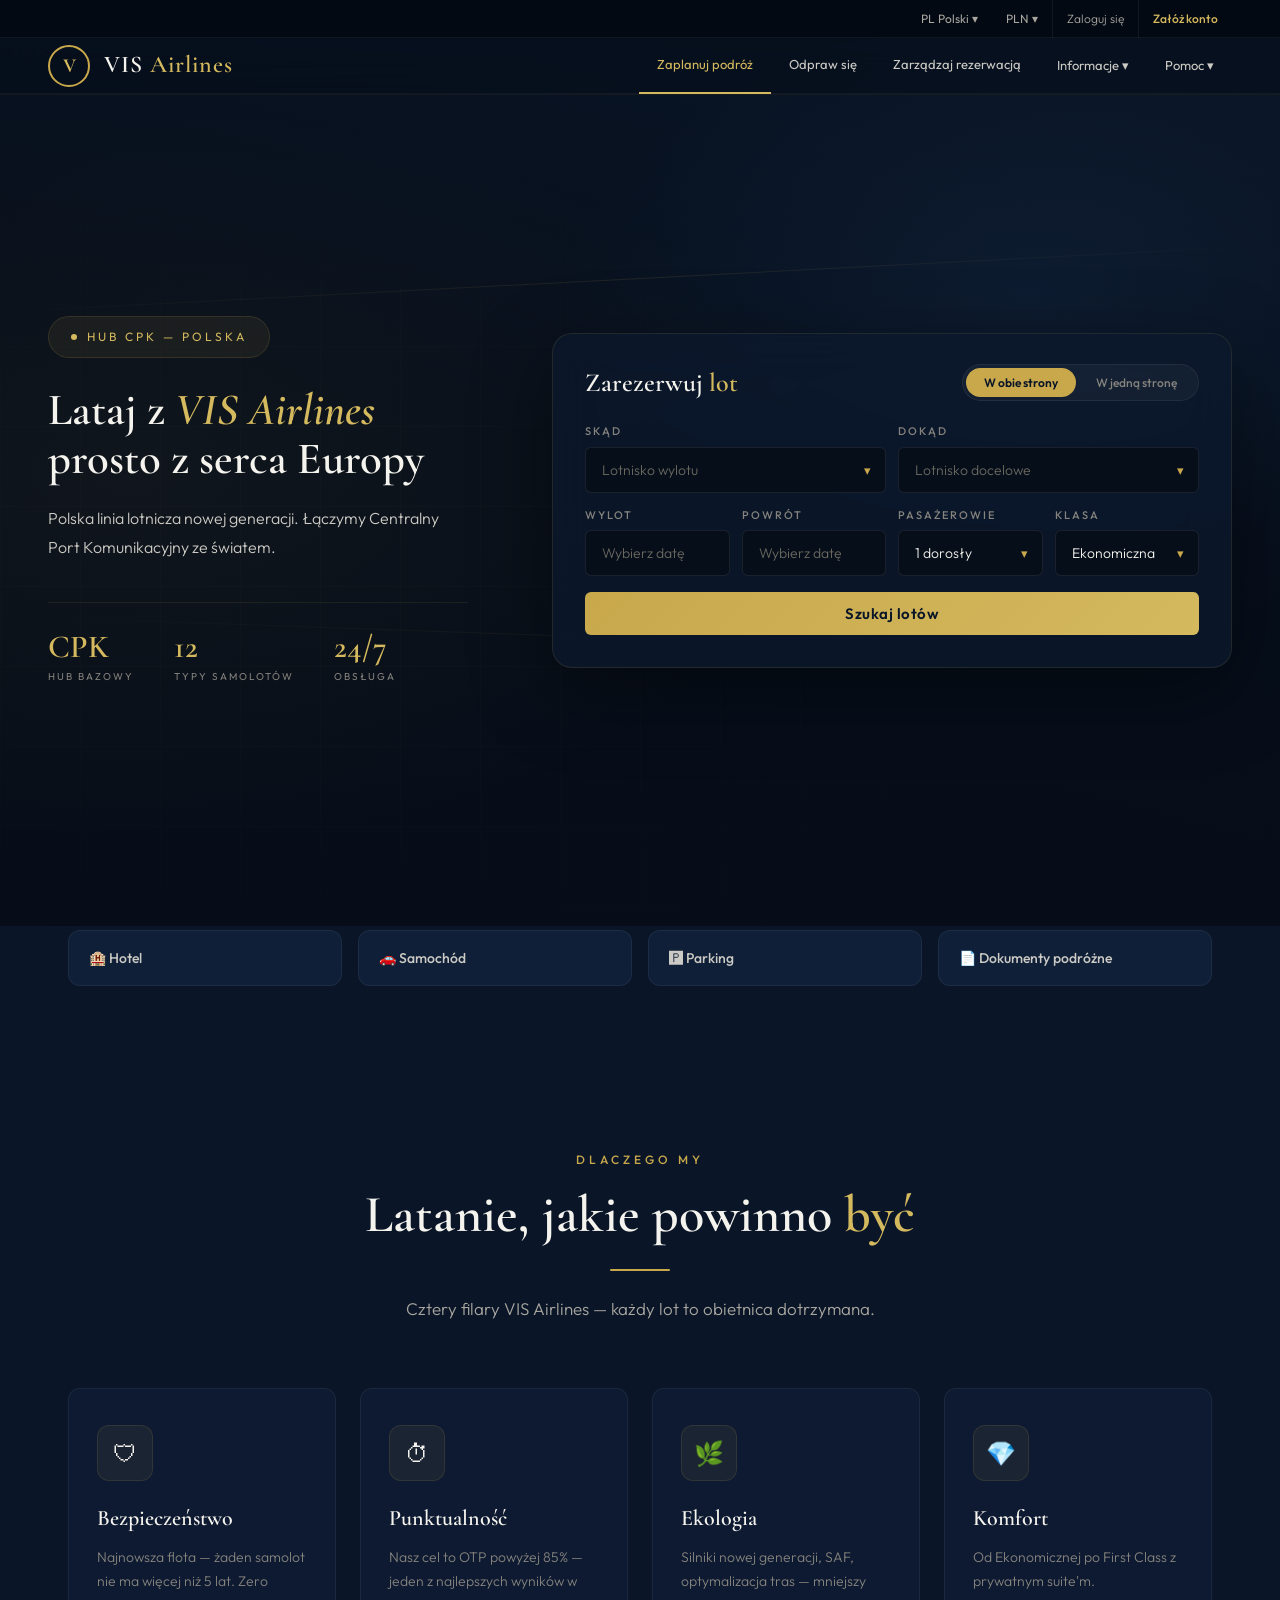
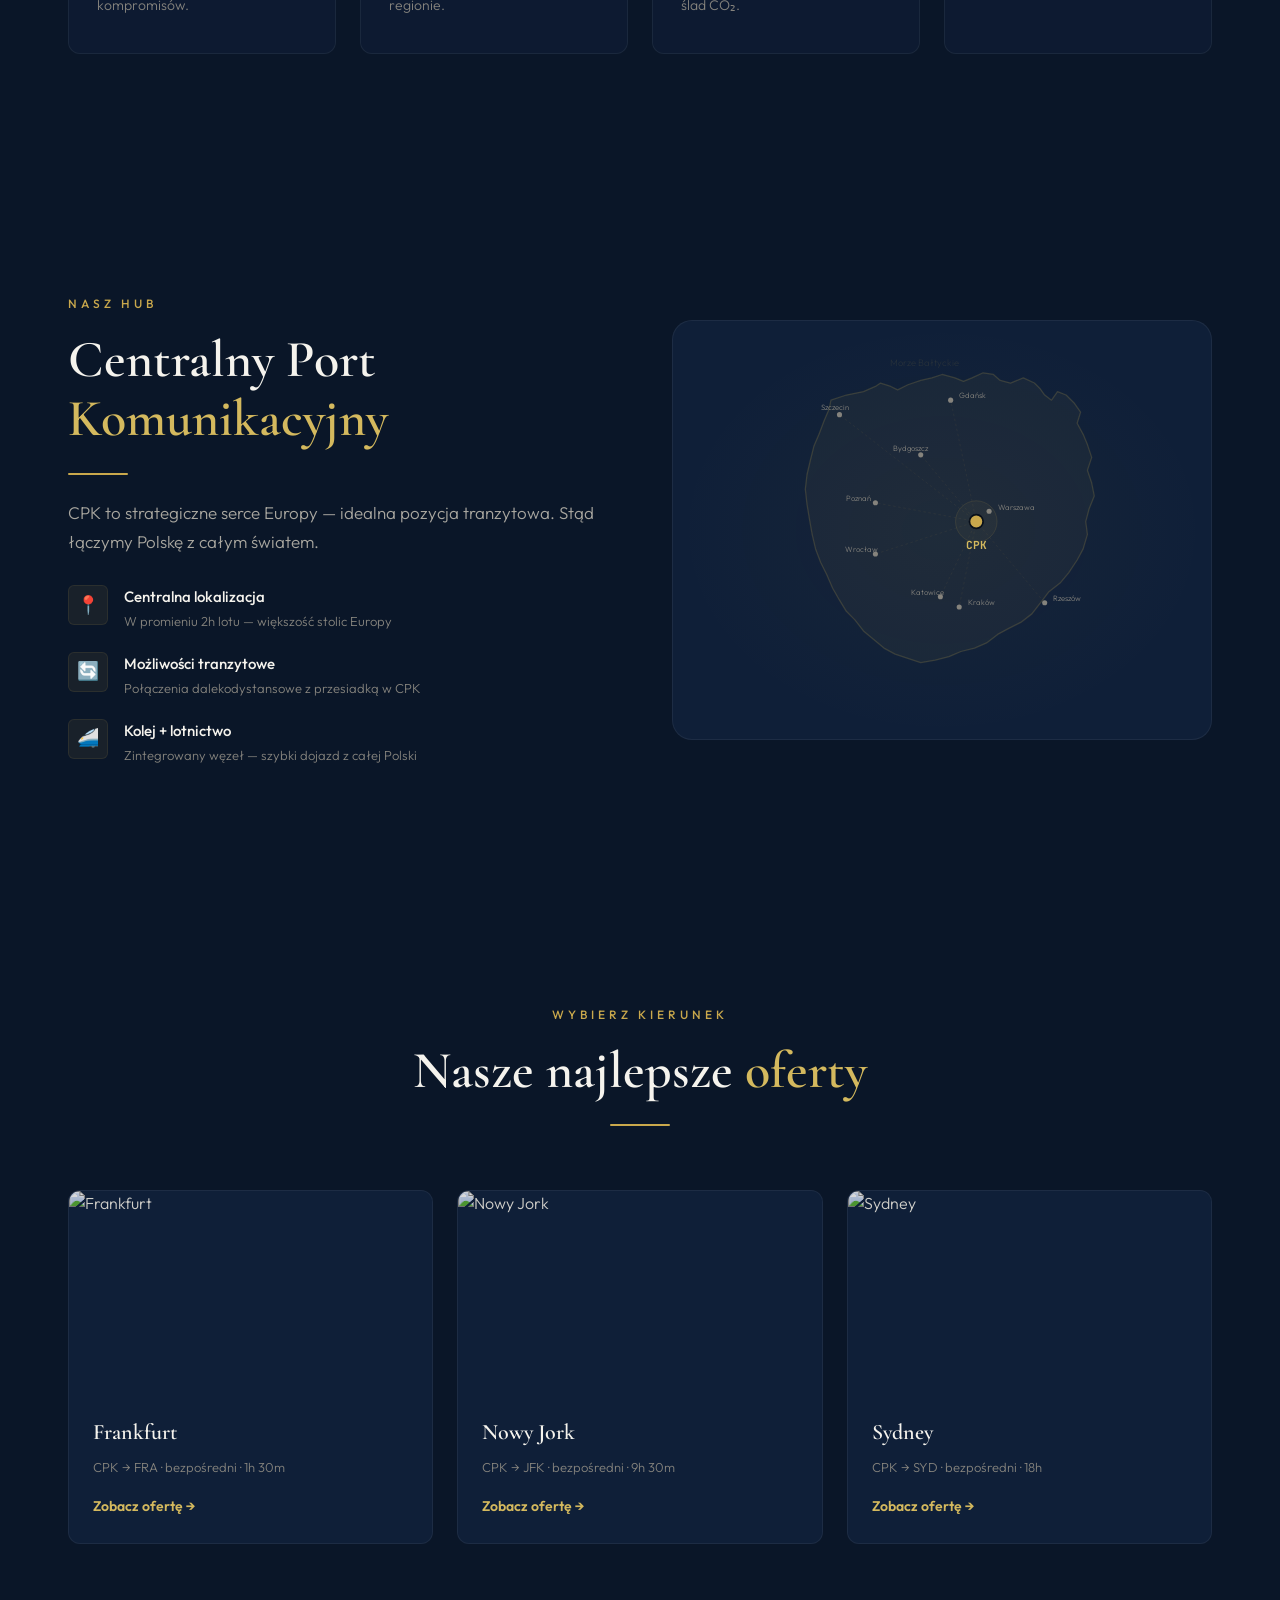
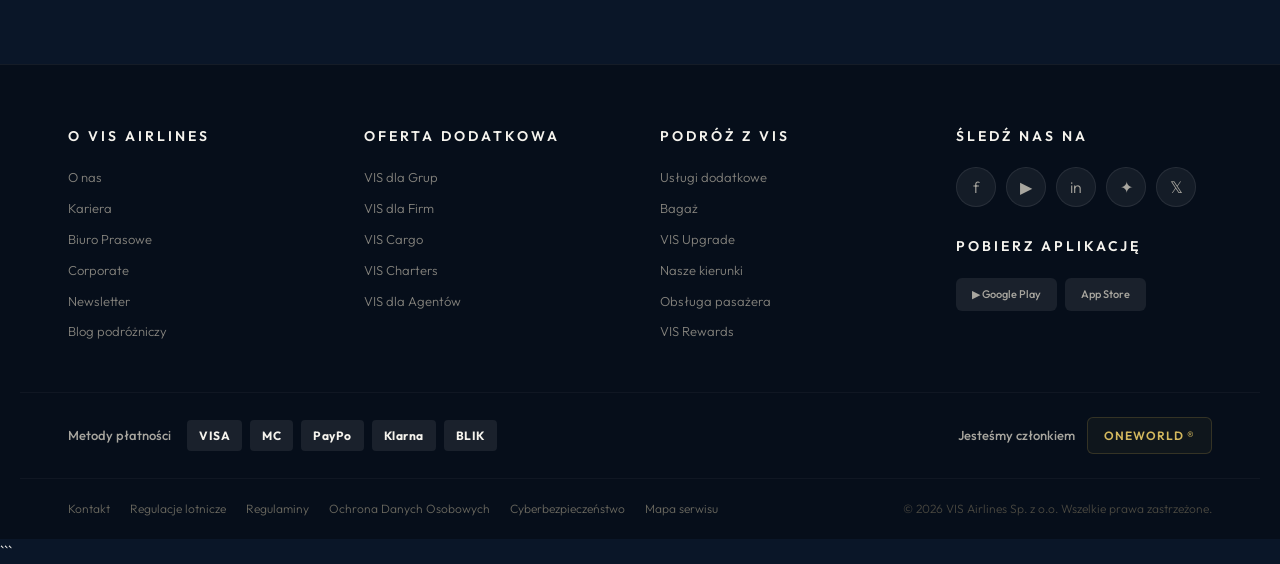
==== commit 1db79353: "Update index.html" ====
--- a/index.html
+++ b/index.html
@@ -1,4 +1,5 @@
 <!DOCTYPE html>
+
 <html lang="pl">
 <head>
     <meta charset="UTF-8">
@@ -12,1007 +13,1013 @@
     <script src="https://www.gstatic.com/firebasejs/10.12.0/firebase-app-compat.js"></script>
     <script src="https://www.gstatic.com/firebasejs/10.12.0/firebase-auth-compat.js"></script>
 
-    <style>
-        /* ============================================
-           NAWIGACJA — dwa paski, wyrównane
-           ============================================ */
-        .nav {
-            height: auto; flex-direction: column; padding: 0; gap: 0;
-        }
-        .nav.scrolled { height: auto; }
-
-        .nav-top {
-            width: 100%;
-            display: flex;
-            align-items: center;
-            justify-content: flex-end;
-            padding: 0 48px;
-            height: 38px;
-            background: rgba(4,10,20,0.98);
-            border-bottom: 1px solid rgba(255,255,255,0.05);
-            font-size: 12px;
-            gap: 0;
-        }
-        .nav-top-btn {
-            background: none; border: none;
-            color: var(--gray-300); font-size: 12px;
-            font-family: var(--font-body);
-            padding: 0 14px; height: 38px;
-            cursor: pointer; transition: color 0.2s;
-            display: inline-flex; align-items: center; gap: 5px;
-            position: relative; border-radius: 0;
-            border-left: 1px solid rgba(255,255,255,0.06);
-            text-decoration: none;
-            white-space: nowrap;
-        }
-        .nav-top-btn:first-child { border-left: none; }
-        .nav-top-btn:hover { color: var(--white); background: rgba(255,255,255,0.04); }
-        .nav-top-btn.accent { color: var(--gold-500); font-weight: 500; }
-
-        .popup-panel {
-            position: absolute; top: 100%; right: 0;
-            background: var(--navy-700);
-            border: 1px solid rgba(201,168,76,0.2);
-            border-radius: var(--radius-md);
-            box-shadow: 0 16px 48px rgba(0,0,0,0.5);
-            padding: 8px 0; min-width: 180px;
-            z-index: 200; display: none;
-        }
-        .popup-panel.show { display: block; animation: scaleIn 0.15s var(--ease-out); }
-        .popup-option {
-            padding: 10px 20px; font-size: 13px; color: var(--gray-200);
-            cursor: pointer; transition: all 0.15s;
-            display: flex; align-items: center; gap: 10px;
-        }
-        .popup-option:hover { background: rgba(201,168,76,0.08); color: var(--white); }
-        .popup-option.selected { color: var(--gold-500); }
-        .popup-option .flag { font-size: 16px; }
-
-        .nav-bottom {
-            width: 100%;
-            display: flex; align-items: center; justify-content: space-between;
-            padding: 0 48px; height: 56px;
-            border-bottom: 1px solid rgba(255,255,255,0.04);
-        }
-        .nav-main-links { display: flex; gap: 0; align-items: center; height: 100%; }
-        .nav-main-link {
-            font-size: 13px; font-weight: 400; color: var(--gray-200);
-            padding: 0 18px; height: 56px;
-            display: inline-flex; align-items: center;
-            cursor: pointer; transition: all 0.2s;
-            background: none; border: none; border-bottom: 2px solid transparent;
-            font-family: var(--font-body); text-decoration: none;
-        }
-        .nav-main-link:hover { color: var(--gold-500); background: rgba(255,255,255,0.02); border-bottom-color: var(--gold-600); }
-        .nav-main-link.active { color: var(--gold-500); border-bottom-color: var(--gold-500); }
-
-        /* Dropdown pod Informacje */
-        .nav-info-panel {
-            position: absolute; top: 100%; left: 50%; transform: translateX(-50%);
-            background: var(--navy-700); border: 1px solid rgba(201,168,76,0.15);
-            border-radius: var(--radius-md); box-shadow: 0 16px 48px rgba(0,0,0,0.5);
-            padding: 8px; min-width: 220px; z-index: 200; display: none;
-        }
-        .nav-info-panel.show { display: block; animation: scaleIn 0.15s var(--ease-out); }
-        .nav-info-link {
-            display: flex; align-items: center; gap: 14px;
-            padding: 14px 16px; border-radius: var(--radius-sm);
-            text-decoration: none; transition: all 0.15s; color: var(--gray-200);
-        }
-        .nav-info-link:hover { background: rgba(201,168,76,0.08); color: var(--white); }
-        .nav-info-icon { font-size: 22px; flex-shrink: 0; }
-        .nav-info-title { font-size: 14px; font-weight: 500; color: var(--white); }
-        .nav-info-desc { font-size: 11px; color: var(--gray-400); margin-top: 1px; }
-
-        /* Mega panel (Pomoc) */
-        .nav-mega-panel {
-            position: absolute; top: 100%; right: 0;
-            background: var(--navy-700); border: 1px solid rgba(201,168,76,0.15);
-            border-radius: var(--radius-md); box-shadow: 0 20px 60px rgba(0,0,0,0.5);
-            padding: 24px 28px; min-width: 560px; z-index: 200;
-            display: none; grid-template-columns: repeat(4,1fr); gap: 24px;
-        }
-        .nav-mega-panel.show { display: grid; animation: scaleIn 0.15s var(--ease-out); }
-        .nav-mega-col-title { font-size: 13px; font-weight: 600; color: var(--white); margin-bottom: 12px; }
-        .nav-mega-link {
-            display: block; font-size: 13px; color: var(--gray-400); padding: 5px 0;
-            text-decoration: none; transition: color 0.15s;
-        }
-        .nav-mega-link:hover { color: var(--gold-500); }
-
-
-        /* ============================================
-           HERO
-           ============================================ */
-        .hero {
-            min-height: 100vh;
-            display: flex; align-items: center; justify-content: space-between;
-            gap: 48px; position: relative; overflow: hidden;
-            padding: 130px 48px 80px;
-        }
-        .hero-bg {
-            position: absolute; inset: 0;
-            background:
-                radial-gradient(ellipse 80% 60% at 10% 50%, rgba(201,168,76,0.05) 0%, transparent 70%),
-                radial-gradient(ellipse 60% 50% at 80% 30%, rgba(30,58,95,0.25) 0%, transparent 60%),
-                linear-gradient(195deg, var(--navy-800) 0%, var(--navy-900) 50%, #070d18 100%);
-        }
-        .hero-grid-overlay {
-            position: absolute; inset: 0; opacity: 0.02;
-            background-image: linear-gradient(var(--gold-600) 1px, transparent 1px), linear-gradient(90deg, var(--gold-600) 1px, transparent 1px);
-            background-size: 80px 80px;
-            mask-image: radial-gradient(ellipse at 25% 60%, black 15%, transparent 65%);
-            -webkit-mask-image: radial-gradient(ellipse at 25% 60%, black 15%, transparent 65%);
-        }
-        .hero-deco-line { position: absolute; height: 1px; background: linear-gradient(90deg, transparent, rgba(201,168,76,0.12), transparent); }
-        .hero-deco-line-1 { top: 28%; left: 0; right: 0; transform: rotate(-3deg); }
-        .hero-deco-line-2 { top: 68%; left: 0; right: 0; transform: rotate(2deg); opacity: 0.6; }
-
-        .hero-content { position: relative; z-index: 2; max-width: 420px; flex-shrink: 0; }
-        .hero-tag {
-            display: inline-flex; align-items: center; gap: 10px;
-            padding: 10px 22px; border-radius: var(--radius-full);
-            background: rgba(201,168,76,0.08); border: 1px solid rgba(201,168,76,0.15);
-            font-size: 12px; font-weight: 400; color: var(--gold-500);
-            letter-spacing: 3px; text-transform: uppercase; margin-bottom: 28px;
-        }
-        .hero-tag-dot { width: 6px; height: 6px; border-radius: 50%; background: var(--gold-500); animation: pulse 2.5s ease-in-out infinite; }
-        .hero h1 { font-family: var(--font-display); font-size: clamp(32px,3.5vw,52px); font-weight: 600; line-height: 1.1; margin-bottom: 20px; }
-        .hero h1 .accent { color: var(--gold-500); font-style: italic; }
-        .hero-desc { font-size: 16px; font-weight: 300; color: var(--gray-200); line-height: 1.8; }
-        .hero-stats { display: flex; gap: 40px; margin-top: 40px; padding-top: 28px; border-top: 1px solid rgba(201,168,76,0.1); }
-        .hero-stat-value { font-family: var(--font-display); font-size: 32px; font-weight: 600; color: var(--gold-500); line-height: 1; }
-        .hero-stat-label { font-size: 10px; font-weight: 400; color: var(--gray-400); text-transform: uppercase; letter-spacing: 2px; margin-top: 6px; }
-
-
-        /* ============================================
-           WYSZUKIWARKA — szeroka
-           ============================================ */
-        .search-panel {
-            position: relative; z-index: 10; width: 680px; flex-shrink: 0;
-            background: rgba(12,24,44,0.8); backdrop-filter: blur(24px); -webkit-backdrop-filter: blur(24px);
-            border: 1px solid rgba(201,168,76,0.12); border-radius: var(--radius-lg);
-            padding: 28px 32px 32px; box-shadow: 0 24px 80px rgba(0,0,0,0.4);
-        }
-        .search-panel-header { display: flex; align-items: center; justify-content: space-between; margin-bottom: 20px; }
-        .search-panel-title { font-family: var(--font-display); font-size: 26px; font-weight: 600; }
-        .search-panel-title .gold { color: var(--gold-500); }
-        .trip-toggle { display: flex; background: rgba(255,255,255,0.04); border: 1px solid rgba(255,255,255,0.06); border-radius: var(--radius-full); padding: 3px; gap: 2px; }
-        .trip-toggle-btn { padding: 7px 18px; border-radius: var(--radius-full); font-size: 12px; font-weight: 500; font-family: var(--font-body); color: var(--gray-400); background: none; border: none; cursor: pointer; transition: all 0.25s; }
-        .trip-toggle-btn.active { background: var(--gold-600); color: var(--navy-800); font-weight: 600; }
-        .search-form { display: flex; flex-direction: column; gap: 14px; }
-        .search-row-2 { display: grid; grid-template-columns: 1fr 1fr; gap: 12px; }
-        .search-row-4 { display: grid; grid-template-columns: 1fr 1fr 1fr 1fr; gap: 12px; }
-        .search-btn { width: 100%; padding: 14px; font-size: 15px; font-weight: 600; margin-top: 2px; }
-
-        /* Dropdown */
-        .dropdown-wrapper { position: relative; }
-        .dropdown-trigger {
-            width: 100%; padding: 13px 38px 13px 16px; border-radius: var(--radius-sm);
-            background: var(--navy-900); border: 1px solid rgba(255,255,255,0.08);
-            color: var(--white); font-size: 14px; font-family: var(--font-body); font-weight: 300;
-            cursor: pointer; text-align: left; transition: border-color 0.3s; outline: none;
-            position: relative; overflow: hidden; text-overflow: ellipsis; white-space: nowrap;
-        }
-        .dropdown-trigger::after { content: '▾'; position: absolute; right: 14px; top: 50%; transform: translateY(-50%); color: var(--gold-600); font-size: 13px; }
-        .dropdown-trigger:focus, .dropdown-trigger.open { border-color: var(--gold-600); }
-        .dropdown-trigger .placeholder { color: var(--gray-500); }
-        .dropdown-trigger .sel-code { font-family: var(--font-mono); color: var(--gold-500); font-weight: 500; font-size: 12px; margin-left: 4px; }
-        .dropdown-menu {
-            position: absolute; top: calc(100% + 4px); left: 0; right: 0;
-            background: var(--navy-900); border: 1px solid rgba(201,168,76,0.2);
-            border-radius: var(--radius-md); box-shadow: 0 16px 48px rgba(0,0,0,0.5);
-            z-index: 100; max-height: 300px; overflow-y: auto; display: none;
-        }
-        .dropdown-menu.show { display: block; animation: scaleIn 0.15s var(--ease-out); }
-        .dropdown-menu::-webkit-scrollbar { width: 5px; }
-        .dropdown-menu::-webkit-scrollbar-thumb { background: var(--gold-800); border-radius: 3px; }
-        .dropdown-country { padding: 10px 16px 5px; font-size: 11px; font-weight: 600; text-transform: uppercase; letter-spacing: 2px; color: var(--gold-600); pointer-events: none; border-top: 1px solid rgba(255,255,255,0.04); }
-        .dropdown-country:first-child { border-top: none; }
-        .dropdown-option { padding: 9px 16px 9px 22px; font-size: 13px; color: var(--gray-200); cursor: pointer; transition: all 0.12s; display: flex; justify-content: space-between; align-items: center; }
-        .dropdown-option:hover { background: rgba(201,168,76,0.08); color: var(--white); }
-        .dropdown-option .iata { font-family: var(--font-mono); font-size: 11px; color: var(--gold-500); font-weight: 500; background: rgba(201,168,76,0.1); padding: 2px 7px; border-radius: 4px; }
-
-        /* Kalendarz */
-        .calendar-trigger {
-            width: 100%; padding: 13px 16px; border-radius: var(--radius-sm);
-            background: var(--navy-900); border: 1px solid rgba(255,255,255,0.08);
-            color: var(--white); font-size: 14px; font-family: var(--font-body); font-weight: 300;
-            cursor: pointer; text-align: left; transition: border-color 0.3s; outline: none;
-        }
-        .calendar-trigger:focus, .calendar-trigger.open { border-color: var(--gold-600); }
-        .calendar-trigger .placeholder { color: var(--gray-500); }
-        .calendar-panel {
-            position: absolute; top: calc(100% + 4px); left: 0;
-            background: var(--navy-900); border: 1px solid rgba(201,168,76,0.2);
-            border-radius: var(--radius-md); box-shadow: 0 20px 60px rgba(0,0,0,0.5);
-            z-index: 150; padding: 20px; width: 300px; display: none;
-        }
-        .calendar-panel.show { display: block; animation: scaleIn 0.15s var(--ease-out); }
-        .cal-header { display: flex; align-items: center; justify-content: space-between; margin-bottom: 16px; }
-        .cal-header-title { font-family: var(--font-display); font-size: 16px; font-weight: 600; color: var(--white); }
-        .cal-nav-btn { background: rgba(255,255,255,0.06); border: none; color: var(--gold-500); width: 32px; height: 32px; border-radius: 50%; cursor: pointer; font-size: 14px; display: flex; align-items: center; justify-content: center; transition: all 0.2s; }
-        .cal-nav-btn:hover { background: rgba(201,168,76,0.15); }
-        .cal-weekdays { display: grid; grid-template-columns: repeat(7,1fr); gap: 2px; margin-bottom: 6px; }
-        .cal-weekday { text-align: center; font-size: 10px; font-weight: 600; text-transform: uppercase; letter-spacing: 1px; color: var(--gray-500); padding: 4px 0; }
-        .cal-days { display: grid; grid-template-columns: repeat(7,1fr); gap: 2px; }
-        .cal-day { text-align: center; padding: 8px 4px; font-size: 13px; border-radius: var(--radius-sm); cursor: pointer; color: var(--gray-200); transition: all 0.15s; background: none; border: none; font-family: var(--font-body); }
-        .cal-day:hover:not(.disabled):not(.empty) { background: rgba(201,168,76,0.12); color: var(--white); }
-        .cal-day.selected { background: var(--gold-600) !important; color: var(--navy-800) !important; font-weight: 600; }
-        .cal-day.today { border: 1px solid var(--gold-700); }
-        .cal-day.disabled { color: var(--gray-600); cursor: default; }
-        .cal-day.empty { cursor: default; }
-
-        /* Pasażerowie */
-        .pax-trigger { width: 100%; padding: 13px 38px 13px 16px; border-radius: var(--radius-sm); background: var(--navy-900); border: 1px solid rgba(255,255,255,0.08); color: var(--white); font-size: 14px; font-family: var(--font-body); font-weight: 300; cursor: pointer; text-align: left; transition: border-color 0.3s; outline: none; position: relative; }
-        .pax-trigger::after { content: '▾'; position: absolute; right: 14px; top: 50%; transform: translateY(-50%); color: var(--gold-600); font-size: 13px; }
-        .pax-trigger:focus, .pax-trigger.open { border-color: var(--gold-600); }
-        .pax-panel { position: absolute; top: calc(100% + 4px); left: 0; right: 0; background: var(--navy-900); border: 1px solid rgba(201,168,76,0.2); border-radius: var(--radius-md); box-shadow: 0 16px 48px rgba(0,0,0,0.5); z-index: 150; padding: 20px; display: none; }
-        .pax-panel.show { display: block; animation: scaleIn 0.15s var(--ease-out); }
-        .pax-row-item { display: flex; align-items: center; justify-content: space-between; padding: 12px 0; border-bottom: 1px solid rgba(255,255,255,0.04); }
-        .pax-row-item:last-of-type { border-bottom: none; }
-        .pax-row-info h4 { font-size: 14px; font-weight: 500; color: var(--white); }
-        .pax-row-info span { font-size: 11px; color: var(--gray-400); }
-        .pax-controls { display: flex; align-items: center; gap: 14px; }
-        .pax-ctrl-btn { width: 32px; height: 32px; border-radius: 50%; background: rgba(255,255,255,0.06); border: 1px solid rgba(255,255,255,0.1); color: var(--gold-500); font-size: 16px; font-weight: 600; cursor: pointer; display: flex; align-items: center; justify-content: center; transition: all 0.2s; font-family: var(--font-body); }
-        .pax-ctrl-btn:hover { background: rgba(201,168,76,0.15); border-color: var(--gold-600); }
-        .pax-ctrl-btn:disabled { opacity: 0.3; cursor: default; }
-        .pax-ctrl-count { font-size: 16px; font-weight: 600; color: var(--white); width: 24px; text-align: center; font-family: var(--font-mono); }
-        .pax-done-btn { width: 100%; margin-top: 14px; padding: 10px; font-size: 13px; font-weight: 600; }
-
-        /* Klasa */
-        .class-panel { position: absolute; top: calc(100% + 4px); left: 0; right: 0; background: var(--navy-900); border: 1px solid rgba(201,168,76,0.2); border-radius: var(--radius-md); box-shadow: 0 16px 48px rgba(0,0,0,0.5); z-index: 150; padding: 8px 0; display: none; }
-        .class-panel.show { display: block; animation: scaleIn 0.15s var(--ease-out); }
-        .class-option { padding: 12px 20px; cursor: pointer; display: flex; align-items: center; justify-content: space-between; transition: all 0.12s; }
-        .class-option:hover { background: rgba(201,168,76,0.08); }
-        .class-option.selected { background: rgba(201,168,76,0.1); }
-        .class-option-name { font-size: 14px; font-weight: 500; color: var(--gray-200); }
-        .class-option.selected .class-option-name { color: var(--gold-500); }
-        .class-option-check { color: var(--gold-500); font-size: 14px; display: none; }
-        .class-option.selected .class-option-check { display: block; }
-
-
-        /* ============================================
-           SEKCJE
-           ============================================ */
-        .why-grid { display: grid; grid-template-columns: repeat(4,1fr); gap: 24px; }
-        .why-card { padding: 36px 28px; }
-        .why-card-icon { width: 56px; height: 56px; border-radius: var(--radius-md); background: rgba(201,168,76,0.08); border: 1px solid rgba(201,168,76,0.12); display: flex; align-items: center; justify-content: center; font-size: 24px; margin-bottom: 20px; transition: all 0.3s var(--ease); }
-        .why-card:hover .why-card-icon { background: rgba(201,168,76,0.15); border-color: rgba(201,168,76,0.3); transform: scale(1.08); }
-        .why-card h3 { font-family: var(--font-display); font-size: 22px; font-weight: 600; margin-bottom: 10px; }
-        .why-card p { font-size: 14px; font-weight: 300; color: var(--gray-400); line-height: 1.7; }
-
-        /* Hub CPK — z mapą Polski */
-        .hub-section { display: grid; grid-template-columns: 1fr 1fr; gap: 64px; align-items: center; }
-        .hub-text .section-desc { margin-bottom: 28px; }
-        .hub-features { display: flex; flex-direction: column; gap: 20px; }
-        .hub-feature { display: flex; gap: 16px; align-items: flex-start; }
-        .hub-feature-icon { width: 40px; height: 40px; border-radius: var(--radius-sm); background: rgba(201,168,76,0.08); border: 1px solid rgba(201,168,76,0.1); display: flex; align-items: center; justify-content: center; font-size: 18px; flex-shrink: 0; }
-        .hub-feature h4 { font-size: 15px; font-weight: 500; margin-bottom: 2px; }
-        .hub-feature p { font-size: 13px; color: var(--gray-400); font-weight: 300; line-height: 1.6; }
-        .hub-visual {
-            position: relative; height: 420px; border-radius: var(--radius-lg);
-            background: radial-gradient(ellipse at 50% 50%, rgba(201,168,76,0.04) 0%, transparent 70%), var(--navy-700);
-            border: 1px solid rgba(255,255,255,0.06); display: flex; align-items: center; justify-content: center; overflow: hidden;
-        }
-        .hub-visual svg { width: 90%; height: 90%; }
-
-        /* === OFERTY — styl British Airways === */
-        .offers-grid {
-            display: grid;
-            grid-template-columns: repeat(3, 1fr);
-            gap: 24px;
-        }
-        .offer-card {
-            border-radius: var(--radius-md);
-            overflow: hidden;
-            background: var(--navy-700);
-            border: 1px solid rgba(255,255,255,0.06);
-            transition: all 0.4s var(--ease);
-            cursor: pointer;
-        }
-        .offer-card:hover {
-            transform: translateY(-6px);
-            box-shadow: 0 20px 60px rgba(0,0,0,0.35);
-            border-color: rgba(201,168,76,0.2);
-        }
-        .offer-card-img {
-            width: 100%; height: 200px;
-            object-fit: cover;
-            display: block;
-            filter: brightness(0.85);
-            transition: filter 0.4s;
-        }
-        .offer-card:hover .offer-card-img { filter: brightness(1); }
-        .offer-card-body { padding: 24px; }
-        .offer-card-body h3 { font-family: var(--font-display); font-size: 22px; font-weight: 600; margin-bottom: 6px; }
-        .offer-card-route { font-size: 13px; color: var(--gray-400); margin-bottom: 16px; }
-        .offer-card-cta {
-            display: inline-flex; align-items: center; gap: 6px;
-            font-size: 14px; font-weight: 600; color: var(--gold-500);
-            transition: gap 0.3s;
-        }
-        .offer-card:hover .offer-card-cta { gap: 12px; }
-
-
-        /* ============================================
-           STOPKA — styl LOT z oneworld
-           ============================================ */
-        .footer {
-            background: var(--navy-900);
-            border-top: 1px solid rgba(255,255,255,0.06);
-            padding: 0;
-        }
-        .footer-inner { max-width: 1240px; margin: 0 auto; }
-        .footer-main { padding: 60px 48px 40px; display: grid; grid-template-columns: 1fr 1fr 1fr 1fr; gap: 40px; }
-        .footer-col-title { font-size: 14px; font-weight: 600; color: var(--white); margin-bottom: 20px; }
-        .footer-link { display: block; font-size: 13px; font-weight: 300; color: var(--gray-400); margin-bottom: 10px; text-decoration: none; cursor: pointer; transition: color 0.2s; }
-        .footer-link:hover { color: var(--gold-500); }
-
-        .footer-social { display: flex; gap: 10px; margin-top: 16px; }
-        .footer-social-btn {
-            width: 40px; height: 40px; border-radius: 50%;
-            background: rgba(255,255,255,0.06); border: 1px solid rgba(255,255,255,0.08);
-            display: flex; align-items: center; justify-content: center;
-            font-size: 16px; color: var(--gray-300);
-            cursor: pointer; transition: all 0.2s; text-decoration: none;
-        }
-        .footer-social-btn:hover { background: rgba(201,168,76,0.15); color: var(--gold-500); border-color: var(--gold-600); }
-
-        .footer-mid {
-            padding: 24px 48px;
-            border-top: 1px solid rgba(255,255,255,0.04);
-            border-bottom: 1px solid rgba(255,255,255,0.04);
-            display: flex; align-items: center; justify-content: space-between;
-            flex-wrap: wrap; gap: 24px;
-        }
-        .footer-mid-section { display: flex; align-items: center; gap: 16px; }
-        .footer-mid-label { font-size: 13px; font-weight: 500; color: var(--gray-300); white-space: nowrap; }
-        .footer-payment-icons { display: flex; gap: 8px; align-items: center; }
-        .footer-payment-icon {
-            padding: 6px 12px; border-radius: 4px;
-            background: rgba(255,255,255,0.08); font-size: 12px;
-            font-weight: 700; color: var(--white); letter-spacing: 0.5px;
-            font-family: var(--font-body);
-        }
-        .footer-alliance {
-            display: flex; align-items: center; gap: 12px;
-        }
-        .footer-alliance-badge {
-            padding: 8px 16px; border-radius: var(--radius-sm);
-            border: 1px solid rgba(201,168,76,0.2);
-            background: rgba(201,168,76,0.05);
-            font-size: 12px; font-weight: 600; color: var(--gold-500);
-            letter-spacing: 1px; text-transform: uppercase;
-        }
-
-        .footer-bottom-bar {
-            padding: 20px 48px;
-            display: flex; align-items: center; justify-content: space-between;
-            flex-wrap: wrap; gap: 16px;
-        }
-        .footer-bottom-links { display: flex; gap: 20px; flex-wrap: wrap; }
-        .footer-bottom-links a { font-size: 12px; color: var(--gray-500); text-decoration: none; transition: color 0.2s; }
-        .footer-bottom-links a:hover { color: var(--gray-300); }
-        .footer-copy { font-size: 12px; color: var(--gray-600); }
-
-
-        /* === MOBILE DRAWER === */
-        .mobile-overlay {
-            display: none; position: fixed; inset: 0;
-            background: rgba(0,0,0,0.6); z-index: 1100;
-        }
-        .mobile-overlay.show { display: block; }
-        .mobile-drawer {
-            position: fixed; top: 0; right: -300px;
-            width: 300px; height: 100vh;
-            background: var(--navy-700);
-            border-left: 1px solid rgba(201,168,76,0.12);
-            z-index: 1200;
-            transition: right 0.3s cubic-bezier(0.16,1,0.3,1);
-            overflow-y: auto;
-        }
-        .mobile-drawer.show { right: 0; }
-        .mobile-drawer-header {
-            display: flex; align-items: center; justify-content: space-between;
-            padding: 16px 20px; border-bottom: 1px solid rgba(255,255,255,0.06);
-        }
-        .mobile-close-btn {
-            background: none; border: none; color: var(--gray-300);
-            font-size: 20px; cursor: pointer; padding: 8px;
-        }
-        .mobile-close-btn:hover { color: var(--white); }
-        .mobile-drawer-links { padding: 12px 0; }
-        .mobile-drawer-link {
-            display: block; padding: 14px 24px; font-size: 15px; font-weight: 400;
-            color: var(--gray-200); text-decoration: none; transition: all 0.15s;
-        }
-        .mobile-drawer-link:hover { background: rgba(201,168,76,0.06); color: var(--gold-500); }
-        .mobile-drawer-divider { height: 1px; background: rgba(255,255,255,0.06); margin: 4px 20px; }
-
-        /* ============================================
-           RESPONSIVE
-           ============================================ */
-        @media (max-width: 1100px) {
-            .hero { flex-direction: column; padding: 130px 24px 60px; gap: 40px; }
-            .hero-content { max-width: 100%; }
-            .search-panel { width: 100%; max-width: 580px; }
-            .offers-grid { grid-template-columns: 1fr; }
-        }
-        @media (max-width: 768px) {
-            .nav-top { padding: 0 16px; }
-            .nav-bottom { padding: 0 16px; height: 50px; }
-            .nav-main-links { display: none; }
-            .hero { padding: 120px 16px 40px; }
-            .hero-stats { flex-wrap: wrap; gap: 24px; }
-            .why-grid { grid-template-columns: 1fr; }
-            .hub-section { grid-template-columns: 1fr; }
-            .search-row-2, .search-row-4 { grid-template-columns: 1fr; }
-            .footer-main { grid-template-columns: 1fr 1fr; }
-            .footer-mid { flex-direction: column; align-items: flex-start; }
-            .footer-bottom-bar { flex-direction: column; text-align: center; }
-        }
-    </style>
+```
+<style>
+    /* ============================================
+       NAWIGACJA — dwa paski, wyrównane
+       ============================================ */
+    .nav {
+        height: auto; flex-direction: column; padding: 0; gap: 0;
+    }
+    .nav.scrolled { height: auto; }
+
+    .nav-top {
+        width: 100%;
+        display: flex;
+        align-items: center;
+        justify-content: flex-end;
+        padding: 0 48px;
+        height: 38px;
+        background: rgba(4,10,20,0.98);
+        border-bottom: 1px solid rgba(255,255,255,0.05);
+        font-size: 12px;
+        gap: 0;
+    }
+    .nav-top-btn {
+        background: none; border: none;
+        color: var(--gray-300); font-size: 12px;
+        font-family: var(--font-body);
+        padding: 0 14px; height: 38px;
+        cursor: pointer; transition: color 0.2s;
+        display: inline-flex; align-items: center; gap: 5px;
+        position: relative; border-radius: 0;
+        border-left: 1px solid rgba(255,255,255,0.06);
+        text-decoration: none;
+        white-space: nowrap;
+    }
+    .nav-top-btn:first-child { border-left: none; }
+    .nav-top-btn:hover { color: var(--white); background: rgba(255,255,255,0.04); }
+    .nav-top-btn.accent { color: var(--gold-500); font-weight: 500; }
+
+    .popup-panel {
+        position: absolute; top: 100%; right: 0;
+        background: var(--navy-700);
+        border: 1px solid rgba(201,168,76,0.2);
+        border-radius: var(--radius-md);
+        box-shadow: 0 16px 48px rgba(0,0,0,0.5);
+        padding: 8px 0; min-width: 180px;
+        z-index: 200; display: none;
+    }
+    .popup-panel.show { display: block; animation: scaleIn 0.15s var(--ease-out); }
+    .popup-option {
+        padding: 10px 20px; font-size: 13px; color: var(--gray-200);
+        cursor: pointer; transition: all 0.15s;
+        display: flex; align-items: center; gap: 10px;
+    }
+    .popup-option:hover { background: rgba(201,168,76,0.08); color: var(--white); }
+    .popup-option.selected { color: var(--gold-500); }
+    .popup-option .flag { font-size: 16px; }
+
+    .nav-bottom {
+        width: 100%;
+        display: flex; align-items: center; justify-content: space-between;
+        padding: 0 48px; height: 56px;
+        border-bottom: 1px solid rgba(255,255,255,0.04);
+    }
+    .nav-main-links { display: flex; gap: 0; align-items: center; height: 100%; }
+    .nav-main-link {
+        font-size: 13px; font-weight: 400; color: var(--gray-200);
+        padding: 0 18px; height: 56px;
+        display: inline-flex; align-items: center;
+        cursor: pointer; transition: all 0.2s;
+        background: none; border: none; border-bottom: 2px solid transparent;
+        font-family: var(--font-body); text-decoration: none;
+    }
+    .nav-main-link:hover { color: var(--gold-500); background: rgba(255,255,255,0.02); border-bottom-color: var(--gold-600); }
+    .nav-main-link.active { color: var(--gold-500); border-bottom-color: var(--gold-500); }
+
+    /* Dropdown pod Informacje */
+    .nav-info-panel {
+        position: absolute; top: 100%; left: 50%; transform: translateX(-50%);
+        background: var(--navy-700); border: 1px solid rgba(201,168,76,0.15);
+        border-radius: var(--radius-md); box-shadow: 0 16px 48px rgba(0,0,0,0.5);
+        padding: 8px; min-width: 220px; z-index: 200; display: none;
+    }
+    .nav-info-panel.show { display: block; animation: scaleIn 0.15s var(--ease-out); }
+    .nav-info-link {
+        display: flex; align-items: center; gap: 14px;
+        padding: 14px 16px; border-radius: var(--radius-sm);
+        text-decoration: none; transition: all 0.15s; color: var(--gray-200);
+    }
+    .nav-info-link:hover { background: rgba(201,168,76,0.08); color: var(--white); }
+    .nav-info-icon { font-size: 22px; flex-shrink: 0; }
+    .nav-info-title { font-size: 14px; font-weight: 500; color: var(--white); }
+    .nav-info-desc { font-size: 11px; color: var(--gray-400); margin-top: 1px; }
+
+    /* Mega panel (Pomoc) */
+    .nav-mega-panel {
+        position: absolute; top: 100%; right: 0;
+        background: var(--navy-700); border: 1px solid rgba(201,168,76,0.15);
+        border-radius: var(--radius-md); box-shadow: 0 20px 60px rgba(0,0,0,0.5);
+        padding: 24px 28px; min-width: 560px; z-index: 200;
+        display: none; grid-template-columns: repeat(4,1fr); gap: 24px;
+    }
+    .nav-mega-panel.show { display: grid; animation: scaleIn 0.15s var(--ease-out); }
+    .nav-mega-col-title { font-size: 13px; font-weight: 600; color: var(--white); margin-bottom: 12px; }
+    .nav-mega-link {
+        display: block; font-size: 13px; color: var(--gray-400); padding: 5px 0;
+        text-decoration: none; transition: color 0.15s;
+    }
+    .nav-mega-link:hover { color: var(--gold-500); }
+
+
+    /* ============================================
+       HERO
+       ============================================ */
+    .hero {
+        min-height: 100vh;
+        display: flex; align-items: center; justify-content: space-between;
+        gap: 48px; position: relative; overflow: hidden;
+        padding: 130px 48px 80px;
+    }
+    .hero-bg {
+        position: absolute; inset: 0;
+        background:
+            radial-gradient(ellipse 80% 60% at 10% 50%, rgba(201,168,76,0.05) 0%, transparent 70%),
+            radial-gradient(ellipse 60% 50% at 80% 30%, rgba(30,58,95,0.25) 0%, transparent 60%),
+            linear-gradient(195deg, var(--navy-800) 0%, var(--navy-900) 50%, #070d18 100%);
+    }
+    .hero-grid-overlay {
+        position: absolute; inset: 0; opacity: 0.02;
+        background-image: linear-gradient(var(--gold-600) 1px, transparent 1px), linear-gradient(90deg, var(--gold-600) 1px, transparent 1px);
+        background-size: 80px 80px;
+        mask-image: radial-gradient(ellipse at 25% 60%, black 15%, transparent 65%);
+        -webkit-mask-image: radial-gradient(ellipse at 25% 60%, black 15%, transparent 65%);
+    }
+    .hero-deco-line { position: absolute; height: 1px; background: linear-gradient(90deg, transparent, rgba(201,168,76,0.12), transparent); }
+    .hero-deco-line-1 { top: 28%; left: 0; right: 0; transform: rotate(-3deg); }
+    .hero-deco-line-2 { top: 68%; left: 0; right: 0; transform: rotate(2deg); opacity: 0.6; }
+
+    .hero-content { position: relative; z-index: 2; max-width: 420px; flex-shrink: 0; }
+    .hero-tag {
+        display: inline-flex; align-items: center; gap: 10px;
+        padding: 10px 22px; border-radius: var(--radius-full);
+        background: rgba(201,168,76,0.08); border: 1px solid rgba(201,168,76,0.15);
+        font-size: 12px; font-weight: 400; color: var(--gold-500);
+        letter-spacing: 3px; text-transform: uppercase; margin-bottom: 28px;
+    }
+    .hero-tag-dot { width: 6px; height: 6px; border-radius: 50%; background: var(--gold-500); animation: pulse 2.5s ease-in-out infinite; }
+    .hero h1 { font-family: var(--font-display); font-size: clamp(32px,3.5vw,52px); font-weight: 600; line-height: 1.1; margin-bottom: 20px; }
+    .hero h1 .accent { color: var(--gold-500); font-style: italic; }
+    .hero-desc { font-size: 16px; font-weight: 300; color: var(--gray-200); line-height: 1.8; }
+    .hero-stats { display: flex; gap: 40px; margin-top: 40px; padding-top: 28px; border-top: 1px solid rgba(201,168,76,0.1); }
+    .hero-stat-value { font-family: var(--font-display); font-size: 32px; font-weight: 600; color: var(--gold-500); line-height: 1; }
+    .hero-stat-label { font-size: 10px; font-weight: 400; color: var(--gray-400); text-transform: uppercase; letter-spacing: 2px; margin-top: 6px; }
+
+
+    /* ============================================
+       WYSZUKIWARKA — szeroka
+       ============================================ */
+    .search-panel {
+        position: relative; z-index: 10; width: 680px; flex-shrink: 0;
+        background: rgba(12,24,44,0.8); backdrop-filter: blur(24px); -webkit-backdrop-filter: blur(24px);
+        border: 1px solid rgba(201,168,76,0.12); border-radius: var(--radius-lg);
+        padding: 28px 32px 32px; box-shadow: 0 24px 80px rgba(0,0,0,0.4);
+    }
+    .search-panel-header { display: flex; align-items: center; justify-content: space-between; margin-bottom: 20px; }
+    .search-panel-title { font-family: var(--font-display); font-size: 26px; font-weight: 600; }
+    .search-panel-title .gold { color: var(--gold-500); }
+    .trip-toggle { display: flex; background: rgba(255,255,255,0.04); border: 1px solid rgba(255,255,255,0.06); border-radius: var(--radius-full); padding: 3px; gap: 2px; }
+    .trip-toggle-btn { padding: 7px 18px; border-radius: var(--radius-full); font-size: 12px; font-weight: 500; font-family: var(--font-body); color: var(--gray-400); background: none; border: none; cursor: pointer; transition: all 0.25s; }
+    .trip-toggle-btn.active { background: var(--gold-600); color: var(--navy-800); font-weight: 600; }
+    .search-form { display: flex; flex-direction: column; gap: 14px; }
+    .search-row-2 { display: grid; grid-template-columns: 1fr 1fr; gap: 12px; }
+    .search-row-4 { display: grid; grid-template-columns: 1fr 1fr 1fr 1fr; gap: 12px; }
+    .search-btn { width: 100%; padding: 14px; font-size: 15px; font-weight: 600; margin-top: 2px; }
+
+    /* Dropdown */
+    .dropdown-wrapper { position: relative; }
+    .dropdown-trigger {
+        width: 100%; padding: 13px 38px 13px 16px; border-radius: var(--radius-sm);
+        background: var(--navy-900); border: 1px solid rgba(255,255,255,0.08);
+        color: var(--white); font-size: 14px; font-family: var(--font-body); font-weight: 300;
+        cursor: pointer; text-align: left; transition: border-color 0.3s; outline: none;
+        position: relative; overflow: hidden; text-overflow: ellipsis; white-space: nowrap;
+    }
+    .dropdown-trigger::after { content: '▾'; position: absolute; right: 14px; top: 50%; transform: translateY(-50%); color: var(--gold-600); font-size: 13px; }
+    .dropdown-trigger:focus, .dropdown-trigger.open { border-color: var(--gold-600); }
+    .dropdown-trigger .placeholder { color: var(--gray-500); }
+    .dropdown-trigger .sel-code { font-family: var(--font-mono); color: var(--gold-500); font-weight: 500; font-size: 12px; margin-left: 4px; }
+    .dropdown-menu {
+        position: absolute; top: calc(100% + 4px); left: 0; right: 0;
+        background: var(--navy-900); border: 1px solid rgba(201,168,76,0.2);
+        border-radius: var(--radius-md); box-shadow: 0 16px 48px rgba(0,0,0,0.5);
+        z-index: 100; max-height: 300px; overflow-y: auto; display: none;
+    }
+    .dropdown-menu.show { display: block; animation: scaleIn 0.15s var(--ease-out); }
+    .dropdown-menu::-webkit-scrollbar { width: 5px; }
+    .dropdown-menu::-webkit-scrollbar-thumb { background: var(--gold-800); border-radius: 3px; }
+    .dropdown-country { padding: 10px 16px 5px; font-size: 11px; font-weight: 600; text-transform: uppercase; letter-spacing: 2px; color: var(--gold-600); pointer-events: none; border-top: 1px solid rgba(255,255,255,0.04); }
+    .dropdown-country:first-child { border-top: none; }
+    .dropdown-option { padding: 9px 16px 9px 22px; font-size: 13px; color: var(--gray-200); cursor: pointer; transition: all 0.12s; display: flex; justify-content: space-between; align-items: center; }
+    .dropdown-option:hover { background: rgba(201,168,76,0.08); color: var(--white); }
+    .dropdown-option .iata { font-family: var(--font-mono); font-size: 11px; color: var(--gold-500); font-weight: 500; background: rgba(201,168,76,0.1); padding: 2px 7px; border-radius: 4px; }
+
+    /* Kalendarz */
+    .calendar-trigger {
+        width: 100%; padding: 13px 16px; border-radius: var(--radius-sm);
+        background: var(--navy-900); border: 1px solid rgba(255,255,255,0.08);
+        color: var(--white); font-size: 14px; font-family: var(--font-body); font-weight: 300;
+        cursor: pointer; text-align: left; transition: border-color 0.3s; outline: none;
+    }
+    .calendar-trigger:focus, .calendar-trigger.open { border-color: var(--gold-600); }
+    .calendar-trigger .placeholder { color: var(--gray-500); }
+    .calendar-panel {
+        position: absolute; top: calc(100% + 4px); left: 0;
+        background: var(--navy-900); border: 1px solid rgba(201,168,76,0.2);
+        border-radius: var(--radius-md); box-shadow: 0 20px 60px rgba(0,0,0,0.5);
+        z-index: 150; padding: 20px; width: 300px; display: none;
+    }
+    .calendar-panel.show { display: block; animation: scaleIn 0.15s var(--ease-out); }
+    .cal-header { display: flex; align-items: center; justify-content: space-between; margin-bottom: 16px; }
+    .cal-header-title { font-family: var(--font-display); font-size: 16px; font-weight: 600; color: var(--white); }
+    .cal-nav-btn { background: rgba(255,255,255,0.06); border: none; color: var(--gold-500); width: 32px; height: 32px; border-radius: 50%; cursor: pointer; font-size: 14px; display: flex; align-items: center; justify-content: center; transition: all 0.2s; }
+    .cal-nav-btn:hover { background: rgba(201,168,76,0.15); }
+    .cal-weekdays { display: grid; grid-template-columns: repeat(7,1fr); gap: 2px; margin-bottom: 6px; }
+    .cal-weekday { text-align: center; font-size: 10px; font-weight: 600; text-transform: uppercase; letter-spacing: 1px; color: var(--gray-500); padding: 4px 0; }
+    .cal-days { display: grid; grid-template-columns: repeat(7,1fr); gap: 2px; }
+    .cal-day { text-align: center; padding: 8px 4px; font-size: 13px; border-radius: var(--radius-sm); cursor: pointer; color: var(--gray-200); transition: all 0.15s; background: none; border: none; font-family: var(--font-body); }
+    .cal-day:hover:not(.disabled):not(.empty) { background: rgba(201,168,76,0.12); color: var(--white); }
+    .cal-day.selected { background: var(--gold-600) !important; color: var(--navy-800) !important; font-weight: 600; }
+    .cal-day.today { border: 1px solid var(--gold-700); }
+    .cal-day.disabled { color: var(--gray-600); cursor: default; }
+    .cal-day.empty { cursor: default; }
+
+    /* Pasażerowie */
+    .pax-trigger { width: 100%; padding: 13px 38px 13px 16px; border-radius: var(--radius-sm); background: var(--navy-900); border: 1px solid rgba(255,255,255,0.08); color: var(--white); font-size: 14px; font-family: var(--font-body); font-weight: 300; cursor: pointer; text-align: left; transition: border-color 0.3s; outline: none; position: relative; }
+    .pax-trigger::after { content: '▾'; position: absolute; right: 14px; top: 50%; transform: translateY(-50%); color: var(--gold-600); font-size: 13px; }
+    .pax-trigger:focus, .pax-trigger.open { border-color: var(--gold-600); }
+    .pax-panel { position: absolute; top: calc(100% + 4px); left: 0; right: 0; background: var(--navy-900); border: 1px solid rgba(201,168,76,0.2); border-radius: var(--radius-md); box-shadow: 0 16px 48px rgba(0,0,0,0.5); z-index: 150; padding: 20px; display: none; }
+    .pax-panel.show { display: block; animation: scaleIn 0.15s var(--ease-out); }
+    .pax-row-item { display: flex; align-items: center; justify-content: space-between; padding: 12px 0; border-bottom: 1px solid rgba(255,255,255,0.04); }
+    .pax-row-item:last-of-type { border-bottom: none; }
+    .pax-row-info h4 { font-size: 14px; font-weight: 500; color: var(--white); }
+    .pax-row-info span { font-size: 11px; color: var(--gray-400); }
+    .pax-controls { display: flex; align-items: center; gap: 14px; }
+    .pax-ctrl-btn { width: 32px; height: 32px; border-radius: 50%; background: rgba(255,255,255,0.06); border: 1px solid rgba(255,255,255,0.1); color: var(--gold-500); font-size: 16px; font-weight: 600; cursor: pointer; display: flex; align-items: center; justify-content: center; transition: all 0.2s; font-family: var(--font-body); }
+    .pax-ctrl-btn:hover { background: rgba(201,168,76,0.15); border-color: var(--gold-600); }
+    .pax-ctrl-btn:disabled { opacity: 0.3; cursor: default; }
+    .pax-ctrl-count { font-size: 16px; font-weight: 600; color: var(--white); width: 24px; text-align: center; font-family: var(--font-mono); }
+    .pax-done-btn { width: 100%; margin-top: 14px; padding: 10px; font-size: 13px; font-weight: 600; }
+
+    /* Klasa */
+    .class-panel { position: absolute; top: calc(100% + 4px); left: 0; right: 0; background: var(--navy-900); border: 1px solid rgba(201,168,76,0.2); border-radius: var(--radius-md); box-shadow: 0 16px 48px rgba(0,0,0,0.5); z-index: 150; padding: 8px 0; display: none; }
+    .class-panel.show { display: block; animation: scaleIn 0.15s var(--ease-out); }
+    .class-option { padding: 12px 20px; cursor: pointer; display: flex; align-items: center; justify-content: space-between; transition: all 0.12s; }
+    .class-option:hover { background: rgba(201,168,76,0.08); }
+    .class-option.selected { background: rgba(201,168,76,0.1); }
+    .class-option-name { font-size: 14px; font-weight: 500; color: var(--gray-200); }
+    .class-option.selected .class-option-name { color: var(--gold-500); }
+    .class-option-check { color: var(--gold-500); font-size: 14px; display: none; }
+    .class-option.selected .class-option-check { display: block; }
+
+
+    /* ============================================
+       SEKCJE
+       ============================================ */
+    .why-grid { display: grid; grid-template-columns: repeat(4,1fr); gap: 24px; }
+    .why-card { padding: 36px 28px; }
+    .why-card-icon { width: 56px; height: 56px; border-radius: var(--radius-md); background: rgba(201,168,76,0.08); border: 1px solid rgba(201,168,76,0.12); display: flex; align-items: center; justify-content: center; font-size: 24px; margin-bottom: 20px; transition: all 0.3s var(--ease); }
+    .why-card:hover .why-card-icon { background: rgba(201,168,76,0.15); border-color: rgba(201,168,76,0.3); transform: scale(1.08); }
+    .why-card h3 { font-family: var(--font-display); font-size: 22px; font-weight: 600; margin-bottom: 10px; }
+    .why-card p { font-size: 14px; font-weight: 300; color: var(--gray-400); line-height: 1.7; }
+
+    /* Hub CPK — z mapą Polski */
+    .hub-section { display: grid; grid-template-columns: 1fr 1fr; gap: 64px; align-items: center; }
+    .hub-text .section-desc { margin-bottom: 28px; }
+    .hub-features { display: flex; flex-direction: column; gap: 20px; }
+    .hub-feature { display: flex; gap: 16px; align-items: flex-start; }
+    .hub-feature-icon { width: 40px; height: 40px; border-radius: var(--radius-sm); background: rgba(201,168,76,0.08); border: 1px solid rgba(201,168,76,0.1); display: flex; align-items: center; justify-content: center; font-size: 18px; flex-shrink: 0; }
+    .hub-feature h4 { font-size: 15px; font-weight: 500; margin-bottom: 2px; }
+    .hub-feature p { font-size: 13px; color: var(--gray-400); font-weight: 300; line-height: 1.6; }
+    .hub-visual {
+        position: relative; height: 420px; border-radius: var(--radius-lg);
+        background: radial-gradient(ellipse at 50% 50%, rgba(201,168,76,0.04) 0%, transparent 70%), var(--navy-700);
+        border: 1px solid rgba(255,255,255,0.06); display: flex; align-items: center; justify-content: center; overflow: hidden;
+    }
+    .hub-visual svg { width: 90%; height: 90%; }
+
+    /* === OFERTY — styl British Airways === */
+    .offers-grid {
+        display: grid;
+        grid-template-columns: repeat(3, 1fr);
+        gap: 24px;
+    }
+    .offer-card {
+        border-radius: var(--radius-md);
+        overflow: hidden;
+        background: var(--navy-700);
+        border: 1px solid rgba(255,255,255,0.06);
+        transition: all 0.4s var(--ease);
+        cursor: pointer;
+    }
+    .offer-card:hover {
+        transform: translateY(-6px);
+        box-shadow: 0 20px 60px rgba(0,0,0,0.35);
+        border-color: rgba(201,168,76,0.2);
+    }
+    .offer-card-img {
+        width: 100%; height: 200px;
+        object-fit: cover;
+        display: block;
+        filter: brightness(0.85);
+        transition: filter 0.4s;
+    }
+    .offer-card:hover .offer-card-img { filter: brightness(1); }
+    .offer-card-body { padding: 24px; }
+    .offer-card-body h3 { font-family: var(--font-display); font-size: 22px; font-weight: 600; margin-bottom: 6px; }
+    .offer-card-route { font-size: 13px; color: var(--gray-400); margin-bottom: 16px; }
+    .offer-card-cta {
+        display: inline-flex; align-items: center; gap: 6px;
+        font-size: 14px; font-weight: 600; color: var(--gold-500);
+        transition: gap 0.3s;
+    }
+    .offer-card:hover .offer-card-cta { gap: 12px; }
+
+
+    /* ============================================
+       STOPKA — styl LOT z oneworld
+       ============================================ */
+    .footer {
+        background: var(--navy-900);
+        border-top: 1px solid rgba(255,255,255,0.06);
+        padding: 0;
+    }
+    .footer-inner { max-width: 1240px; margin: 0 auto; }
+    .footer-main { padding: 60px 48px 40px; display: grid; grid-template-columns: 1fr 1fr 1fr 1fr; gap: 40px; }
+    .footer-col-title { font-size: 14px; font-weight: 600; color: var(--white); margin-bottom: 20px; }
+    .footer-link { display: block; font-size: 13px; font-weight: 300; color: var(--gray-400); margin-bottom: 10px; text-decoration: none; cursor: pointer; transition: color 0.2s; }
+    .footer-link:hover { color: var(--gold-500); }
+
+    .footer-social { display: flex; gap: 10px; margin-top: 16px; }
+    .footer-social-btn {
+        width: 40px; height: 40px; border-radius: 50%;
+        background: rgba(255,255,255,0.06); border: 1px solid rgba(255,255,255,0.08);
+        display: flex; align-items: center; justify-content: center;
+        font-size: 16px; color: var(--gray-300);
+        cursor: pointer; transition: all 0.2s; text-decoration: none;
+    }
+    .footer-social-btn:hover { background: rgba(201,168,76,0.15); color: var(--gold-500); border-color: var(--gold-600); }
+
+    .footer-mid {
+        padding: 24px 48px;
+        border-top: 1px solid rgba(255,255,255,0.04);
+        border-bottom: 1px solid rgba(255,255,255,0.04);
+        display: flex; align-items: center; justify-content: space-between;
+        flex-wrap: wrap; gap: 24px;
+    }
+    .footer-mid-section { display: flex; align-items: center; gap: 16px; }
+    .footer-mid-label { font-size: 13px; font-weight: 500; color: var(--gray-300); white-space: nowrap; }
+    .footer-payment-icons { display: flex; gap: 8px; align-items: center; }
+    .footer-payment-icon {
+        padding: 6px 12px; border-radius: 4px;
+        background: rgba(255,255,255,0.08); font-size: 12px;
+        font-weight: 700; color: var(--white); letter-spacing: 0.5px;
+        font-family: var(--font-body);
+    }
+    .footer-alliance {
+        display: flex; align-items: center; gap: 12px;
+    }
+    .footer-alliance-badge {
+        padding: 8px 16px; border-radius: var(--radius-sm);
+        border: 1px solid rgba(201,168,76,0.2);
+        background: rgba(201,168,76,0.05);
+        font-size: 12px; font-weight: 600; color: var(--gold-500);
+        letter-spacing: 1px; text-transform: uppercase;
+    }
+
+    .footer-bottom-bar {
+        padding: 20px 48px;
+        display: flex; align-items: center; justify-content: space-between;
+        flex-wrap: wrap; gap: 16px;
+    }
+    .footer-bottom-links { display: flex; gap: 20px; flex-wrap: wrap; }
+    .footer-bottom-links a { font-size: 12px; color: var(--gray-500); text-decoration: none; transition: color 0.2s; }
+    .footer-bottom-links a:hover { color: var(--gray-300); }
+    .footer-copy { font-size: 12px; color: var(--gray-600); }
+
+
+    /* === MOBILE DRAWER === */
+    .mobile-overlay {
+        display: none; position: fixed; inset: 0;
+        background: rgba(0,0,0,0.6); z-index: 1100;
+    }
+    .mobile-overlay.show { display: block; }
+    .mobile-drawer {
+        position: fixed; top: 0; right: -300px;
+        width: 300px; height: 100vh;
+        background: var(--navy-700);
+        border-left: 1px solid rgba(201,168,76,0.12);
+        z-index: 1200;
+        transition: right 0.3s cubic-bezier(0.16,1,0.3,1);
+        overflow-y: auto;
+    }
+    .mobile-drawer.show { right: 0; }
+    .mobile-drawer-header {
+        display: flex; align-items: center; justify-content: space-between;
+        padding: 16px 20px; border-bottom: 1px solid rgba(255,255,255,0.06);
+    }
+    .mobile-close-btn {
+        background: none; border: none; color: var(--gray-300);
+        font-size: 20px; cursor: pointer; padding: 8px;
+    }
+    .mobile-close-btn:hover { color: var(--white); }
+    .mobile-drawer-links { padding: 12px 0; }
+    .mobile-drawer-link {
+        display: block; padding: 14px 24px; font-size: 15px; font-weight: 400;
+        color: var(--gray-200); text-decoration: none; transition: all 0.15s;
+    }
+    .mobile-drawer-link:hover { background: rgba(201,168,76,0.06); color: var(--gold-500); }
+    .mobile-drawer-divider { height: 1px; background: rgba(255,255,255,0.06); margin: 4px 20px; }
+
+    /* ============================================
+       RESPONSIVE
+       ============================================ */
+    @media (max-width: 1100px) {
+        .hero { flex-direction: column; padding: 130px 24px 60px; gap: 40px; }
+        .hero-content { max-width: 100%; }
+        .search-panel { width: 100%; max-width: 580px; }
+        .offers-grid { grid-template-columns: 1fr; }
+    }
+    @media (max-width: 768px) {
+        .nav-top { padding: 0 16px; }
+        .nav-bottom { padding: 0 16px; height: 50px; }
+        .nav-main-links { display: none; }
+        .hero { padding: 120px 16px 40px; }
+        .hero-stats { flex-wrap: wrap; gap: 24px; }
+        .why-grid { grid-template-columns: 1fr; }
+        .hub-section { grid-template-columns: 1fr; }
+        .search-row-2, .search-row-4 { grid-template-columns: 1fr; }
+        .footer-main { grid-template-columns: 1fr 1fr; }
+        .footer-mid { flex-direction: column; align-items: flex-start; }
+        .footer-bottom-bar { flex-direction: column; text-align: center; }
+    }
+</style>
+```
+
 </head>
 <body>
 
-    <!-- ===== NAWIGACJA ===== -->
-    <nav class="nav">
-        <div class="nav-top">
-            <div style="position:relative;">
-                <button class="nav-top-btn" id="lang-btn">PL Polski ▾</button>
-                <div class="popup-panel" id="lang-panel">
-                    <div class="popup-option selected" data-lang="pl"><span class="flag">🇵🇱</span> Polski</div>
-                    <div class="popup-option" data-lang="en"><span class="flag">🇬🇧</span> English</div>
-                    <div class="popup-option" data-lang="de"><span class="flag">🇩🇪</span> Deutsch</div>
-                    <div class="popup-option" data-lang="uk"><span class="flag">🇺🇦</span> Українська</div>
+```
+<!-- ===== NAWIGACJA ===== -->
+<nav class="nav">
+    <div class="nav-top">
+        <div style="position:relative;">
+            <button class="nav-top-btn" id="lang-btn">PL Polski ▾</button>
+            <div class="popup-panel" id="lang-panel">
+                <div class="popup-option selected" data-lang="pl"><span class="flag">🇵🇱</span> Polski</div>
+                <div class="popup-option" data-lang="en"><span class="flag">🇬🇧</span> English</div>
+                <div class="popup-option" data-lang="de"><span class="flag">🇩🇪</span> Deutsch</div>
+                <div class="popup-option" data-lang="uk"><span class="flag">🇺🇦</span> Українська</div>
+            </div>
+        </div>
+        <div style="position:relative;">
+            <button class="nav-top-btn" id="currency-btn">PLN ▾</button>
+            <div class="popup-panel" id="currency-panel">
+                <div class="popup-option selected" data-cur="PLN">PLN — Złoty</div>
+                <div class="popup-option" data-cur="EUR">EUR — Euro</div>
+                <div class="popup-option" data-cur="USD">USD — Dolar</div>
+                <div class="popup-option" data-cur="GBP">GBP — Funt</div>
+            </div>
+        </div>
+        <a href="login.html" class="nav-top-btn" id="nav-auth-1">Zaloguj się</a>
+        <a href="register.html" class="nav-top-btn accent" id="nav-auth-2">Załóż konto</a>
+    </div>
+    <div class="nav-bottom">
+        <a href="index.html" class="nav-logo">
+            <div class="nav-logo-mark">V</div>
+            <div class="nav-logo-text">VIS <em>Airlines</em></div>
+        </a>
+        <div class="nav-main-links">
+            <a href="flights.html" class="nav-main-link active">Zaplanuj podróż</a>
+            <a href="odprawa.html" class="nav-main-link">Odpraw się</a>
+            <a href="rezerwacje.html" class="nav-main-link">Zarządzaj rezerwacją</a>
+            <div class="nav-dropdown-wrapper" style="position:relative;height:100%;">
+                <button class="nav-main-link" id="info-btn" style="cursor:pointer;">Informacje ▾</button>
+                <div class="nav-info-panel" id="info-panel">
+                    <a href="fleet.html" class="nav-info-link">
+                        <span class="nav-info-icon">✈</span>
+                        <div>
+                            <div class="nav-info-title">Flota</div>
+                            <div class="nav-info-desc">Poznaj nasze samoloty</div>
+                        </div>
+                    </a>
                 </div>
             </div>
-            <div style="position:relative;">
-                <button class="nav-top-btn" id="currency-btn">PLN ▾</button>
-                <div class="popup-panel" id="currency-panel">
-                    <div class="popup-option selected" data-cur="PLN">PLN — Złoty</div>
-                    <div class="popup-option" data-cur="EUR">EUR — Euro</div>
-                    <div class="popup-option" data-cur="USD">USD — Dolar</div>
-                    <div class="popup-option" data-cur="GBP">GBP — Funt</div>
-                </div>
-            </div>
-            <a href="login.html" class="nav-top-btn" id="nav-auth-1">dupadupa</a>
-            <a href="register.html" class="nav-top-btn accent" id="nav-auth-2">Załóż konto</a>
-        </div>
-        <div class="nav-bottom">
-            <a href="index.html" class="nav-logo">
-                <div class="nav-logo-mark">V</div>
-                <div class="nav-logo-text">VIS <em>Airlines</em></div>
-            </a>
-            <div class="nav-main-links">
-                <a href="flights.html" class="nav-main-link active">Zaplanuj podróż</a>
-                <a href="odprawa.html" class="nav-main-link">Odpraw się</a>
-                <a href="rezerwacje.html" class="nav-main-link">Zarządzaj rezerwacją</a>
-                <div class="nav-dropdown-wrapper" style="position:relative;height:100%;">
-                    <button class="nav-main-link" id="info-btn" style="cursor:pointer;">Informacje ▾</button>
-                    <div class="nav-info-panel" id="info-panel">
-                        <a href="fleet.html" class="nav-info-link">
-                            <span class="nav-info-icon">✈</span>
-                            <div>
-                                <div class="nav-info-title">Flota</div>
-                                <div class="nav-info-desc">Poznaj nasze samoloty</div>
-                            </div>
-                        </a>
+            <div class="nav-dropdown-wrapper" style="position:relative;height:100%;">
+                <button class="nav-main-link" id="help-btn" style="cursor:pointer;">Pomoc ▾</button>
+                <div class="nav-mega-panel" id="help-panel">
+                    <div class="nav-mega-col">
+                        <div class="nav-mega-col-title">Bagaż</div>
+                        <a href="#" class="nav-mega-link">Zasady i wymiary</a>
+                        <a href="#" class="nav-mega-link">Bagaż specjalny</a>
+                    </div>
+                    <div class="nav-mega-col">
+                        <div class="nav-mega-col-title">Na pokładzie</div>
+                        <a href="#" class="nav-mega-link">Posiłki i napoje</a>
+                        <a href="#" class="nav-mega-link">Klasy podróży</a>
+                        <a href="#" class="nav-mega-link">Wybór miejsca</a>
+                    </div>
+                    <div class="nav-mega-col">
+                        <div class="nav-mega-col-title">Na lotnisku</div>
+                        <a href="odprawa.html" class="nav-mega-link">Odprawa</a>
+                        <a href="#" class="nav-mega-link">Status lotu</a>
+                        <a href="#" class="nav-mega-link">Fast Track</a>
+                        <a href="#" class="nav-mega-link">Saloniki biznesowe</a>
+                    </div>
+                    <div class="nav-mega-col">
+                        <div class="nav-mega-col-title">Obsługa pasażera</div>
+                        <a href="#" class="nav-mega-link">Zmiana i zwrot biletu</a>
+                        <a href="#" class="nav-mega-link">Programy lojalnościowe</a>
+                        <a href="#" class="nav-mega-link">Kontakt</a>
                     </div>
                 </div>
-                <div class="nav-dropdown-wrapper" style="position:relative;height:100%;">
-                    <button class="nav-main-link" id="help-btn" style="cursor:pointer;">Pomoc ▾</button>
-                    <div class="nav-mega-panel" id="help-panel">
-                        <div class="nav-mega-col">
-                            <div class="nav-mega-col-title">Bagaż</div>
-                            <a href="#" class="nav-mega-link">Zasady i wymiary</a>
-                            <a href="#" class="nav-mega-link">Bagaż specjalny</a>
-                        </div>
-                        <div class="nav-mega-col">
-                            <div class="nav-mega-col-title">Na pokładzie</div>
-                            <a href="#" class="nav-mega-link">Posiłki i napoje</a>
-                            <a href="#" class="nav-mega-link">Klasy podróży</a>
-                            <a href="#" class="nav-mega-link">Wybór miejsca</a>
-                        </div>
-                        <div class="nav-mega-col">
-                            <div class="nav-mega-col-title">Na lotnisku</div>
-                            <a href="odprawa.html" class="nav-mega-link">Odprawa</a>
-                            <a href="#" class="nav-mega-link">Status lotu</a>
-                            <a href="#" class="nav-mega-link">Fast Track</a>
-                            <a href="#" class="nav-mega-link">Saloniki biznesowe</a>
-                        </div>
-                        <div class="nav-mega-col">
-                            <div class="nav-mega-col-title">Obsługa pasażera</div>
-                            <a href="#" class="nav-mega-link">Zmiana i zwrot biletu</a>
-                            <a href="#" class="nav-mega-link">Programy lojalnościowe</a>
-                            <a href="#" class="nav-mega-link">Kontakt</a>
-                        </div>
+            </div>
+        </div>
+        <button class="nav-hamburger" id="hamburger-btn" aria-label="Menu">☰</button>
+    </div>
+</nav>
+
+<!-- Mobile drawer -->
+<div class="mobile-overlay" id="mobile-overlay"></div>
+<div class="mobile-drawer" id="mobile-drawer">
+    <div class="mobile-drawer-header">
+        <a href="index.html" class="nav-logo">
+            <div class="nav-logo-mark" style="width:32px;height:32px;font-size:14px;">V</div>
+            <div class="nav-logo-text" style="font-size:18px;">VIS <em>Airlines</em></div>
+        </a>
+        <button class="mobile-close-btn" id="mobile-close">✕</button>
+    </div>
+    <div class="mobile-drawer-links">
+        <a href="flights.html" class="mobile-drawer-link">Zaplanuj podróż</a>
+        <a href="odprawa.html" class="mobile-drawer-link">Odpraw się</a>
+        <a href="rezerwacje.html" class="mobile-drawer-link">Zarządzaj rezerwacją</a>
+        <a href="fleet.html" class="mobile-drawer-link">Flota</a>
+        <a href="#" class="mobile-drawer-link">Pomoc</a>
+    </div>
+    <div class="mobile-drawer-divider"></div>
+    <div class="mobile-drawer-links">
+        <a href="login.html" class="mobile-drawer-link">Zaloguj się</a>
+        <a href="register.html" class="mobile-drawer-link" style="color:var(--gold-500);">Załóż konto</a>
+    </div>
+</div>
+
+
+<!-- ===== HERO + WYSZUKIWARKA ===== -->
+<section class="hero">
+    <div class="hero-bg"></div>
+    <div class="hero-grid-overlay"></div>
+    <div class="hero-deco-line hero-deco-line-1"></div>
+    <div class="hero-deco-line hero-deco-line-2"></div>
+
+    <div class="hero-content">
+        <div class="hero-tag animate-in"><div class="hero-tag-dot"></div>Hub CPK — Polska</div>
+        <h1 class="animate-in animate-in-d1">Lataj z&nbsp;<span class="accent">VIS&nbsp;Airlines</span><br>prosto z&nbsp;serca Europy</h1>
+        <p class="hero-desc animate-in animate-in-d2">Polska linia lotnicza nowej generacji. Łączymy Centralny Port Komunikacyjny ze światem.</p>
+        <div class="hero-stats animate-in animate-in-d3">
+            <div class="hero-stat"><div class="hero-stat-value">CPK</div><div class="hero-stat-label">Hub bazowy</div></div>
+            <div class="hero-stat"><div class="hero-stat-value">12</div><div class="hero-stat-label">Typy samolotów</div></div>
+            <div class="hero-stat"><div class="hero-stat-value">24/7</div><div class="hero-stat-label">Obsługa</div></div>
+        </div>
+    </div>
+
+    <div class="search-panel animate-in animate-in-d2">
+        <div class="search-panel-header">
+            <div class="search-panel-title">Zarezerwuj <span class="gold">lot</span></div>
+            <div class="trip-toggle">
+                <button class="trip-toggle-btn active" data-type="round">W obie strony</button>
+                <button class="trip-toggle-btn" data-type="one">W jedną stronę</button>
+            </div>
+        </div>
+        <div class="search-form">
+            <div class="search-row-2">
+                <div class="form-group"><label class="form-label">Skąd</label><div class="dropdown-wrapper" id="dd-from"><button type="button" class="dropdown-trigger" data-value=""><span class="placeholder">Lotnisko wylotu</span></button><div class="dropdown-menu" id="menu-from"></div></div></div>
+                <div class="form-group"><label class="form-label">Dokąd</label><div class="dropdown-wrapper" id="dd-to"><button type="button" class="dropdown-trigger" data-value=""><span class="placeholder">Lotnisko docelowe</span></button><div class="dropdown-menu" id="menu-to"></div></div></div>
+            </div>
+            <div class="search-row-4" id="bottom-row">
+                <div class="form-group"><label class="form-label">Wylot</label><div class="dropdown-wrapper" id="cal-dep-wrap"><button type="button" class="calendar-trigger" id="cal-dep-btn"><span class="placeholder">Wybierz datę</span></button><div class="calendar-panel" id="cal-dep-panel"></div></div></div>
+                <div class="form-group" id="return-date-group"><label class="form-label">Powrót</label><div class="dropdown-wrapper" id="cal-ret-wrap"><button type="button" class="calendar-trigger" id="cal-ret-btn"><span class="placeholder">Wybierz datę</span></button><div class="calendar-panel" id="cal-ret-panel"></div></div></div>
+                <div class="form-group"><label class="form-label">Pasażerowie</label><div class="dropdown-wrapper" id="pax-wrap"><button type="button" class="pax-trigger" id="pax-btn">1 dorosły</button><div class="pax-panel" id="pax-panel">
+                    <div class="pax-row-item" data-pax="adult"><div class="pax-row-info"><h4>Dorośli</h4><span>16+ lat</span></div><div class="pax-controls"><button class="pax-ctrl-btn" data-action="minus" disabled>−</button><span class="pax-ctrl-count">1</span><button class="pax-ctrl-btn" data-action="plus">+</button></div></div>
+                    <div class="pax-row-item" data-pax="child"><div class="pax-row-info"><h4>Dzieci</h4><span>6 – 15 lat</span></div><div class="pax-controls"><button class="pax-ctrl-btn" data-action="minus" disabled>−</button><span class="pax-ctrl-count">0</span><button class="pax-ctrl-btn" data-action="plus">+</button></div></div>
+                    <div class="pax-row-item" data-pax="infant"><div class="pax-row-info"><h4>Niemowlęta</h4><span>do 6 miesięcy</span></div><div class="pax-controls"><button class="pax-ctrl-btn" data-action="minus" disabled>−</button><span class="pax-ctrl-count">0</span><button class="pax-ctrl-btn" data-action="plus">+</button></div></div>
+                    <button class="btn btn-gold pax-done-btn" id="pax-done">Gotowe</button>
+                </div></div></div>
+                <div class="form-group"><label class="form-label">Klasa</label><div class="dropdown-wrapper" id="class-wrap"><button type="button" class="dropdown-trigger" id="class-btn" data-value="economy">Ekonomiczna</button><div class="class-panel" id="class-panel">
+                    <div class="class-option selected" data-class="economy"><span class="class-option-name">Ekonomiczna</span><span class="class-option-check">✓</span></div>
+                    <div class="class-option" data-class="premium"><span class="class-option-name">Premium</span><span class="class-option-check">✓</span></div>
+                    <div class="class-option" data-class="business"><span class="class-option-name">Biznes</span><span class="class-option-check">✓</span></div>
+                    <div class="class-option" data-class="first"><span class="class-option-name">Pierwsza</span><span class="class-option-check">✓</span></div>
+                </div></div></div>
+            </div>
+            <button class="btn btn-gold search-btn" id="search-btn">Szukaj lotów</button>
+        </div>
+    </div>
+</section>
+
+<!-- ===== QUICK LINKS ===== -->
+<section style="padding:0 48px 40px;max-width:1240px;margin:0 auto;">
+    <div style="display:flex;gap:16px;overflow-x:auto;padding:4px 0;">
+        <a href="#" style="flex:1;min-width:200px;display:flex;align-items:center;gap:12px;padding:16px 20px;background:var(--navy-700);border:1px solid rgba(255,255,255,0.06);border-radius:var(--radius-md);text-decoration:none;color:var(--gray-200);font-size:14px;font-weight:500;transition:all 0.2s;" onmouseover="this.style.borderColor='rgba(201,168,76,0.2)'" onmouseout="this.style.borderColor='rgba(255,255,255,0.06)'">🏨 Hotel</a>
+        <a href="#" style="flex:1;min-width:200px;display:flex;align-items:center;gap:12px;padding:16px 20px;background:var(--navy-700);border:1px solid rgba(255,255,255,0.06);border-radius:var(--radius-md);text-decoration:none;color:var(--gray-200);font-size:14px;font-weight:500;transition:all 0.2s;" onmouseover="this.style.borderColor='rgba(201,168,76,0.2)'" onmouseout="this.style.borderColor='rgba(255,255,255,0.06)'">🚗 Samochód</a>
+        <a href="#" style="flex:1;min-width:200px;display:flex;align-items:center;gap:12px;padding:16px 20px;background:var(--navy-700);border:1px solid rgba(255,255,255,0.06);border-radius:var(--radius-md);text-decoration:none;color:var(--gray-200);font-size:14px;font-weight:500;transition:all 0.2s;" onmouseover="this.style.borderColor='rgba(201,168,76,0.2)'" onmouseout="this.style.borderColor='rgba(255,255,255,0.06)'">🅿 Parking</a>
+        <a href="#" style="flex:1;min-width:200px;display:flex;align-items:center;gap:12px;padding:16px 20px;background:var(--navy-700);border:1px solid rgba(255,255,255,0.06);border-radius:var(--radius-md);text-decoration:none;color:var(--gray-200);font-size:14px;font-weight:500;transition:all 0.2s;" onmouseover="this.style.borderColor='rgba(201,168,76,0.2)'" onmouseout="this.style.borderColor='rgba(255,255,255,0.06)'">📄 Dokumenty podróżne</a>
+    </div>
+</section>
+
+
+<!-- ===== DLACZEGO VIS ===== -->
+<section class="section">
+    <div class="section-header-center reveal">
+        <div class="section-eyebrow">Dlaczego my</div>
+        <h2 class="section-title">Latanie, jakie powinno <span class="gold">być</span></h2>
+        <div class="divider divider-center"></div>
+        <p class="section-desc">Cztery filary VIS Airlines — każdy lot to obietnica dotrzymana.</p>
+    </div>
+    <div class="why-grid">
+        <div class="card why-card reveal reveal-delay-1"><div class="why-card-icon">🛡</div><h3>Bezpieczeństwo</h3><p>Najnowsza flota — żaden samolot nie ma więcej niż 5 lat. Zero kompromisów.</p></div>
+        <div class="card why-card reveal reveal-delay-2"><div class="why-card-icon">⏱</div><h3>Punktualność</h3><p>Nasz cel to OTP powyżej 85% — jeden z najlepszych wyników w regionie.</p></div>
+        <div class="card why-card reveal reveal-delay-3"><div class="why-card-icon">🌿</div><h3>Ekologia</h3><p>Silniki nowej generacji, SAF, optymalizacja tras — mniejszy ślad CO₂.</p></div>
+        <div class="card why-card reveal reveal-delay-4"><div class="why-card-icon">💎</div><h3>Komfort</h3><p>Od Ekonomicznej po First Class z prywatnym suite'm.</p></div>
+    </div>
+</section>
+
+
+<!-- ===== HUB CPK z mapą Polski ===== -->
+<section class="section">
+    <div class="hub-section">
+        <div class="hub-text reveal">
+            <div class="section-eyebrow">Nasz hub</div>
+            <h2 class="section-title">Centralny Port <span class="gold">Komunikacyjny</span></h2>
+            <div class="divider"></div>
+            <p class="section-desc">CPK to strategiczne serce Europy — idealna pozycja tranzytowa. Stąd łączymy Polskę z&nbsp;całym światem.</p>
+            <div class="hub-features">
+                <div class="hub-feature"><div class="hub-feature-icon">📍</div><div><h4>Centralna lokalizacja</h4><p>W promieniu 2h lotu — większość stolic Europy</p></div></div>
+                <div class="hub-feature"><div class="hub-feature-icon">🔄</div><div><h4>Możliwości tranzytowe</h4><p>Połączenia dalekodystansowe z przesiadką w CPK</p></div></div>
+                <div class="hub-feature"><div class="hub-feature-icon">🚄</div><div><h4>Kolej + lotnictwo</h4><p>Zintegrowany węzeł — szybki dojazd z całej Polski</p></div></div>
+            </div>
+        </div>
+        <div class="hub-visual reveal reveal-delay-2">
+            <svg viewBox="0 0 500 440" xmlns="http://www.w3.org/2000/svg">
+                <!-- Realistyczny kontur Polski -->
+                <path d="M120 68 L138 62 L158 58 L172 52 L178 48 L190 52 L198 56 L210 50
+                    L225 45 L238 42 L250 38 L265 42 L275 46 L285 42 L298 36
+                    L310 38 L318 45 L330 48 L345 42 L358 48 L365 55 L370 62
+                    L378 68 L385 58 L395 62 L405 72 L412 82 L408 95
+                    L415 108 L420 120 L425 135 L420 150 L425 165 L428 180
+                    L422 195 L418 210 L420 225 L415 242 L408 255
+                    L398 270 L388 282 L375 292 L365 305 L355 318
+                    L342 328 L328 335 L315 342 L302 352 L288 358
+                    L272 362 L258 368 L242 372 L225 375 L210 370
+                    L195 365 L182 358 L170 348 L158 338 L148 325
+                    L138 315 L130 302 L122 288 L115 272 L108 258
+                    L102 242 L98 225 L95 208 L92 190 L90 172
+                    L92 155 L96 138 L100 122 L106 108 L112 92 L118 78 Z"
+                    fill="rgba(201,168,76,0.05)"
+                    stroke="rgba(201,168,76,0.2)"
+                    stroke-width="1.5"
+                    stroke-linejoin="round"
+                />
+                <text x="230" y="28" fill="rgba(201,168,76,0.12)" font-size="11" font-family="var(--font-body)" font-weight="300" text-anchor="middle">Morze Bałtyckie</text>
+
+                <!-- CPK -->
+                <circle cx="290" cy="210" r="20" fill="rgba(201,168,76,0.08)" stroke="rgba(201,168,76,0.25)" stroke-width="1">
+                    <animate attributeName="r" values="20;28;20" dur="3s" repeatCount="indefinite"/>
+                    <animate attributeName="opacity" values="1;0.3;1" dur="3s" repeatCount="indefinite"/>
+                </circle>
+                <circle cx="290" cy="210" r="8" fill="var(--gold-600)" stroke="var(--navy-900)" stroke-width="2"/>
+                <text x="290" y="242" fill="var(--gold-500)" font-size="13" font-family="var(--font-mono)" font-weight="700" text-anchor="middle">CPK</text>
+
+                <!-- Miasta -->
+                <circle cx="305" cy="198" r="3" fill="var(--gray-400)"/><text x="315" y="196" fill="var(--gray-400)" font-size="9" font-family="var(--font-body)">Warszawa</text>
+                <circle cx="260" cy="68" r="3" fill="var(--gray-400)"/><text x="270" y="66" fill="var(--gray-400)" font-size="9" font-family="var(--font-body)">Gdańsk</text>
+                <circle cx="130" cy="85" r="3" fill="var(--gray-400)"/><text x="108" y="80" fill="var(--gray-400)" font-size="9" font-family="var(--font-body)">Szczecin</text>
+                <circle cx="270" cy="310" r="3" fill="var(--gray-400)"/><text x="280" y="308" fill="var(--gray-400)" font-size="9" font-family="var(--font-body)">Kraków</text>
+                <circle cx="225" cy="132" r="3" fill="var(--gray-400)"/><text x="193" y="128" fill="var(--gray-400)" font-size="9" font-family="var(--font-body)">Bydgoszcz</text>
+                <circle cx="248" cy="298" r="3" fill="var(--gray-400)"/><text x="214" y="296" fill="var(--gray-400)" font-size="9" font-family="var(--font-body)">Katowice</text>
+                <circle cx="370" cy="305" r="3" fill="var(--gray-400)"/><text x="380" y="303" fill="var(--gray-400)" font-size="9" font-family="var(--font-body)">Rzeszów</text>
+                <circle cx="172" cy="248" r="3" fill="var(--gray-400)"/><text x="136" y="246" fill="var(--gray-400)" font-size="9" font-family="var(--font-body)">Wrocław</text>
+                <circle cx="172" cy="188" r="3" fill="var(--gray-400)"/><text x="138" y="186" fill="var(--gray-400)" font-size="9" font-family="var(--font-body)">Poznań</text>
+
+                <!-- Linie od CPK -->
+                <line x1="290" y1="210" x2="305" y2="198" stroke="rgba(201,168,76,0.1)" stroke-width="0.8" stroke-dasharray="3,3"/>
+                <line x1="290" y1="210" x2="260" y2="68" stroke="rgba(201,168,76,0.1)" stroke-width="0.8" stroke-dasharray="3,3"/>
+                <line x1="290" y1="210" x2="130" y2="85" stroke="rgba(201,168,76,0.1)" stroke-width="0.8" stroke-dasharray="3,3"/>
+                <line x1="290" y1="210" x2="270" y2="310" stroke="rgba(201,168,76,0.1)" stroke-width="0.8" stroke-dasharray="3,3"/>
+                <line x1="290" y1="210" x2="225" y2="132" stroke="rgba(201,168,76,0.1)" stroke-width="0.8" stroke-dasharray="3,3"/>
+                <line x1="290" y1="210" x2="248" y2="298" stroke="rgba(201,168,76,0.1)" stroke-width="0.8" stroke-dasharray="3,3"/>
+                <line x1="290" y1="210" x2="370" y2="305" stroke="rgba(201,168,76,0.1)" stroke-width="0.8" stroke-dasharray="3,3"/>
+                <line x1="290" y1="210" x2="172" y2="248" stroke="rgba(201,168,76,0.1)" stroke-width="0.8" stroke-dasharray="3,3"/>
+                <line x1="290" y1="210" x2="172" y2="188" stroke="rgba(201,168,76,0.1)" stroke-width="0.8" stroke-dasharray="3,3"/>
+            </svg>
+        </div>
+    </div>
+</section>
+
+
+<!-- ===== OFERTY — styl British Airways ===== -->
+<section class="section">
+    <div class="section-header-center reveal">
+        <div class="section-eyebrow">Wybierz kierunek</div>
+        <h2 class="section-title">Nasze najlepsze <span class="gold">oferty</span></h2>
+        <div class="divider divider-center"></div>
+    </div>
+    <div class="offers-grid">
+        <div class="offer-card reveal reveal-delay-1">
+            <img class="offer-card-img" src="https://images.unsplash.com/photo-1467269204594-9661b134dd2b?w=600&h=400&fit=crop" alt="Frankfurt">
+            <div class="offer-card-body">
+                <h3>Frankfurt</h3>
+                <div class="offer-card-route">CPK → FRA · bezpośredni · 1h 30m</div>
+                <div class="offer-card-cta">Zobacz ofertę →</div>
+            </div>
+        </div>
+        <div class="offer-card reveal reveal-delay-2">
+            <img class="offer-card-img" src="https://images.unsplash.com/photo-1534430480872-3498386e7856?w=600&h=400&fit=crop" alt="Nowy Jork">
+            <div class="offer-card-body">
+                <h3>Nowy Jork</h3>
+                <div class="offer-card-route">CPK → JFK · bezpośredni · 9h 30m</div>
+                <div class="offer-card-cta">Zobacz ofertę →</div>
+            </div>
+        </div>
+        <div class="offer-card reveal reveal-delay-3">
+            <img class="offer-card-img" src="https://images.unsplash.com/photo-1523482580672-f109ba8cb9be?w=600&h=400&fit=crop" alt="Sydney">
+            <div class="offer-card-body">
+                <h3>Sydney</h3>
+                <div class="offer-card-route">CPK → SYD · bezpośredni · 18h</div>
+                <div class="offer-card-cta">Zobacz ofertę →</div>
+            </div>
+        </div>
+    </div>
+</section>
+
+
+<!-- ===== STOPKA — styl LOT z oneworld ===== -->
+<footer class="footer">
+    <div class="footer-inner">
+        <div class="footer-main">
+            <div>
+                <div class="footer-col-title">O VIS Airlines</div>
+                <a href="#" class="footer-link">O nas</a>
+                <a href="#" class="footer-link">Kariera</a>
+                <a href="#" class="footer-link">Biuro Prasowe</a>
+                <a href="#" class="footer-link">Corporate</a>
+                <a href="#" class="footer-link">Newsletter</a>
+                <a href="#" class="footer-link">Blog podróżniczy</a>
+            </div>
+            <div>
+                <div class="footer-col-title">Oferta dodatkowa</div>
+                <a href="#" class="footer-link">VIS dla Grup</a>
+                <a href="#" class="footer-link">VIS dla Firm</a>
+                <a href="#" class="footer-link">VIS Cargo</a>
+                <a href="#" class="footer-link">VIS Charters</a>
+                <a href="#" class="footer-link">VIS dla Agentów</a>
+            </div>
+            <div>
+                <div class="footer-col-title">Podróż z VIS</div>
+                <a href="#" class="footer-link">Usługi dodatkowe</a>
+                <a href="#" class="footer-link">Bagaż</a>
+                <a href="#" class="footer-link">VIS Upgrade</a>
+                <a href="#" class="footer-link">Nasze kierunki</a>
+                <a href="#" class="footer-link">Obsługa pasażera</a>
+                <a href="#" class="footer-link">VIS Rewards</a>
+            </div>
+            <div>
+                <div class="footer-col-title">Śledź nas na</div>
+                <div class="footer-social">
+                    <a href="#" class="footer-social-btn">f</a>
+                    <a href="#" class="footer-social-btn">▶</a>
+                    <a href="#" class="footer-social-btn">in</a>
+                    <a href="#" class="footer-social-btn">✦</a>
+                    <a href="#" class="footer-social-btn">𝕏</a>
+                </div>
+                <div style="margin-top: 28px;">
+                    <div class="footer-col-title">Pobierz aplikację</div>
+                    <div style="display:flex; gap:8px; flex-wrap:wrap;">
+                        <div style="padding:8px 16px; border-radius:6px; background:rgba(255,255,255,0.08); font-size:11px; color:var(--gray-300); font-weight:500;">▶ Google Play</div>
+                        <div style="padding:8px 16px; border-radius:6px; background:rgba(255,255,255,0.08); font-size:11px; color:var(--gray-300); font-weight:500;"> App Store</div>
                     </div>
                 </div>
             </div>
-            <button class="nav-hamburger" id="hamburger-btn" aria-label="Menu">☰</button>
-        </div>
-    </nav>
-
-    <!-- Mobile drawer -->
-    <div class="mobile-overlay" id="mobile-overlay"></div>
-    <div class="mobile-drawer" id="mobile-drawer">
-        <div class="mobile-drawer-header">
-            <a href="index.html" class="nav-logo">
-                <div class="nav-logo-mark" style="width:32px;height:32px;font-size:14px;">V</div>
-                <div class="nav-logo-text" style="font-size:18px;">VIS <em>Airlines</em></div>
-            </a>
-            <button class="mobile-close-btn" id="mobile-close">✕</button>
-        </div>
-        <div class="mobile-drawer-links">
-            <a href="flights.html" class="mobile-drawer-link">Zaplanuj podróż</a>
-            <a href="odprawa.html" class="mobile-drawer-link">Odpraw się</a>
-            <a href="rezerwacje.html" class="mobile-drawer-link">Zarządzaj rezerwacją</a>
-            <a href="fleet.html" class="mobile-drawer-link">Flota</a>
-            <a href="#" class="mobile-drawer-link">Pomoc</a>
-        </div>
-        <div class="mobile-drawer-divider"></div>
-        <div class="mobile-drawer-links">
-            <a href="login.html" class="mobile-drawer-link">Zaloguj się</a>
-            <a href="register.html" class="mobile-drawer-link" style="color:var(--gold-500);">Załóż konto</a>
-        </div>
-    </div>
-
-
-    <!-- ===== HERO + WYSZUKIWARKA ===== -->
-    <section class="hero">
-        <div class="hero-bg"></div>
-        <div class="hero-grid-overlay"></div>
-        <div class="hero-deco-line hero-deco-line-1"></div>
-        <div class="hero-deco-line hero-deco-line-2"></div>
-
-        <div class="hero-content">
-            <div class="hero-tag animate-in"><div class="hero-tag-dot"></div>Hub CPK — Polska</div>
-            <h1 class="animate-in animate-in-d1">Lataj z&nbsp;<span class="accent">VIS&nbsp;Airlines</span><br>prosto z&nbsp;serca Europy</h1>
-            <p class="hero-desc animate-in animate-in-d2">Polska linia lotnicza nowej generacji. Łączymy Centralny Port Komunikacyjny ze światem.</p>
-            <div class="hero-stats animate-in animate-in-d3">
-                <div class="hero-stat"><div class="hero-stat-value">CPK</div><div class="hero-stat-label">Hub bazowy</div></div>
-                <div class="hero-stat"><div class="hero-stat-value">12</div><div class="hero-stat-label">Typy samolotów</div></div>
-                <div class="hero-stat"><div class="hero-stat-value">24/7</div><div class="hero-stat-label">Obsługa</div></div>
-            </div>
-        </div>
-
-        <div class="search-panel animate-in animate-in-d2">
-            <div class="search-panel-header">
-                <div class="search-panel-title">Zarezerwuj <span class="gold">lot</span></div>
-                <div class="trip-toggle">
-                    <button class="trip-toggle-btn active" data-type="round">W obie strony</button>
-                    <button class="trip-toggle-btn" data-type="one">W jedną stronę</button>
+        </div>
+
+        <div class="footer-mid">
+            <div class="footer-mid-section">
+                <span class="footer-mid-label">Metody płatności</span>
+                <div class="footer-payment-icons">
+                    <span class="footer-payment-icon">VISA</span>
+                    <span class="footer-payment-icon">MC</span>
+                    <span class="footer-payment-icon">PayPo</span>
+                    <span class="footer-payment-icon">Klarna</span>
+                    <span class="footer-payment-icon">BLIK</span>
                 </div>
             </div>
-            <div class="search-form">
-                <div class="search-row-2">
-                    <div class="form-group"><label class="form-label">Skąd</label><div class="dropdown-wrapper" id="dd-from"><button type="button" class="dropdown-trigger" data-value=""><span class="placeholder">Lotnisko wylotu</span></button><div class="dropdown-menu" id="menu-from"></div></div></div>
-                    <div class="form-group"><label class="form-label">Dokąd</label><div class="dropdown-wrapper" id="dd-to"><button type="button" class="dropdown-trigger" data-value=""><span class="placeholder">Lotnisko docelowe</span></button><div class="dropdown-menu" id="menu-to"></div></div></div>
-                </div>
-                <div class="search-row-4" id="bottom-row">
-                    <div class="form-group"><label class="form-label">Wylot</label><div class="dropdown-wrapper" id="cal-dep-wrap"><button type="button" class="calendar-trigger" id="cal-dep-btn"><span class="placeholder">Wybierz datę</span></button><div class="calendar-panel" id="cal-dep-panel"></div></div></div>
-                    <div class="form-group" id="return-date-group"><label class="form-label">Powrót</label><div class="dropdown-wrapper" id="cal-ret-wrap"><button type="button" class="calendar-trigger" id="cal-ret-btn"><span class="placeholder">Wybierz datę</span></button><div class="calendar-panel" id="cal-ret-panel"></div></div></div>
-                    <div class="form-group"><label class="form-label">Pasażerowie</label><div class="dropdown-wrapper" id="pax-wrap"><button type="button" class="pax-trigger" id="pax-btn">1 dorosły</button><div class="pax-panel" id="pax-panel">
-                        <div class="pax-row-item" data-pax="adult"><div class="pax-row-info"><h4>Dorośli</h4><span>16+ lat</span></div><div class="pax-controls"><button class="pax-ctrl-btn" data-action="minus" disabled>−</button><span class="pax-ctrl-count">1</span><button class="pax-ctrl-btn" data-action="plus">+</button></div></div>
-                        <div class="pax-row-item" data-pax="child"><div class="pax-row-info"><h4>Dzieci</h4><span>6 – 15 lat</span></div><div class="pax-controls"><button class="pax-ctrl-btn" data-action="minus" disabled>−</button><span class="pax-ctrl-count">0</span><button class="pax-ctrl-btn" data-action="plus">+</button></div></div>
-                        <div class="pax-row-item" data-pax="infant"><div class="pax-row-info"><h4>Niemowlęta</h4><span>do 6 miesięcy</span></div><div class="pax-controls"><button class="pax-ctrl-btn" data-action="minus" disabled>−</button><span class="pax-ctrl-count">0</span><button class="pax-ctrl-btn" data-action="plus">+</button></div></div>
-                        <button class="btn btn-gold pax-done-btn" id="pax-done">Gotowe</button>
-                    </div></div></div>
-                    <div class="form-group"><label class="form-label">Klasa</label><div class="dropdown-wrapper" id="class-wrap"><button type="button" class="dropdown-trigger" id="class-btn" data-value="economy">Ekonomiczna</button><div class="class-panel" id="class-panel">
-                        <div class="class-option selected" data-class="economy"><span class="class-option-name">Ekonomiczna</span><span class="class-option-check">✓</span></div>
-                        <div class="class-option" data-class="premium"><span class="class-option-name">Premium</span><span class="class-option-check">✓</span></div>
-                        <div class="class-option" data-class="business"><span class="class-option-name">Biznes</span><span class="class-option-check">✓</span></div>
-                        <div class="class-option" data-class="first"><span class="class-option-name">Pierwsza</span><span class="class-option-check">✓</span></div>
-                    </div></div></div>
-                </div>
-                <button class="btn btn-gold search-btn" id="search-btn">Szukaj lotów</button>
-            </div>
-        </div>
-    </section>
-
-    <!-- ===== QUICK LINKS ===== -->
-    <section style="padding:0 48px 40px;max-width:1240px;margin:0 auto;">
-        <div style="display:flex;gap:16px;overflow-x:auto;padding:4px 0;">
-            <a href="#" style="flex:1;min-width:200px;display:flex;align-items:center;gap:12px;padding:16px 20px;background:var(--navy-700);border:1px solid rgba(255,255,255,0.06);border-radius:var(--radius-md);text-decoration:none;color:var(--gray-200);font-size:14px;font-weight:500;transition:all 0.2s;" onmouseover="this.style.borderColor='rgba(201,168,76,0.2)'" onmouseout="this.style.borderColor='rgba(255,255,255,0.06)'">🏨 Hotel</a>
-            <a href="#" style="flex:1;min-width:200px;display:flex;align-items:center;gap:12px;padding:16px 20px;background:var(--navy-700);border:1px solid rgba(255,255,255,0.06);border-radius:var(--radius-md);text-decoration:none;color:var(--gray-200);font-size:14px;font-weight:500;transition:all 0.2s;" onmouseover="this.style.borderColor='rgba(201,168,76,0.2)'" onmouseout="this.style.borderColor='rgba(255,255,255,0.06)'">🚗 Samochód</a>
-            <a href="#" style="flex:1;min-width:200px;display:flex;align-items:center;gap:12px;padding:16px 20px;background:var(--navy-700);border:1px solid rgba(255,255,255,0.06);border-radius:var(--radius-md);text-decoration:none;color:var(--gray-200);font-size:14px;font-weight:500;transition:all 0.2s;" onmouseover="this.style.borderColor='rgba(201,168,76,0.2)'" onmouseout="this.style.borderColor='rgba(255,255,255,0.06)'">🅿 Parking</a>
-            <a href="#" style="flex:1;min-width:200px;display:flex;align-items:center;gap:12px;padding:16px 20px;background:var(--navy-700);border:1px solid rgba(255,255,255,0.06);border-radius:var(--radius-md);text-decoration:none;color:var(--gray-200);font-size:14px;font-weight:500;transition:all 0.2s;" onmouseover="this.style.borderColor='rgba(201,168,76,0.2)'" onmouseout="this.style.borderColor='rgba(255,255,255,0.06)'">📄 Dokumenty podróżne</a>
-        </div>
-    </section>
-
-
-    <!-- ===== DLACZEGO VIS ===== -->
-    <section class="section">
-        <div class="section-header-center reveal">
-            <div class="section-eyebrow">Dlaczego my</div>
-            <h2 class="section-title">Latanie, jakie powinno <span class="gold">być</span></h2>
-            <div class="divider divider-center"></div>
-            <p class="section-desc">Cztery filary VIS Airlines — każdy lot to obietnica dotrzymana.</p>
-        </div>
-        <div class="why-grid">
-            <div class="card why-card reveal reveal-delay-1"><div class="why-card-icon">🛡</div><h3>Bezpieczeństwo</h3><p>Najnowsza flota — żaden samolot nie ma więcej niż 5 lat. Zero kompromisów.</p></div>
-            <div class="card why-card reveal reveal-delay-2"><div class="why-card-icon">⏱</div><h3>Punktualność</h3><p>Nasz cel to OTP powyżej 85% — jeden z najlepszych wyników w regionie.</p></div>
-            <div class="card why-card reveal reveal-delay-3"><div class="why-card-icon">🌿</div><h3>Ekologia</h3><p>Silniki nowej generacji, SAF, optymalizacja tras — mniejszy ślad CO₂.</p></div>
-            <div class="card why-card reveal reveal-delay-4"><div class="why-card-icon">💎</div><h3>Komfort</h3><p>Od Ekonomicznej po First Class z prywatnym suite'm.</p></div>
-        </div>
-    </section>
-
-
-    <!-- ===== HUB CPK z mapą Polski ===== -->
-    <section class="section">
-        <div class="hub-section">
-            <div class="hub-text reveal">
-                <div class="section-eyebrow">Nasz hub</div>
-                <h2 class="section-title">Centralny Port <span class="gold">Komunikacyjny</span></h2>
-                <div class="divider"></div>
-                <p class="section-desc">CPK to strategiczne serce Europy — idealna pozycja tranzytowa. Stąd łączymy Polskę z&nbsp;całym światem.</p>
-                <div class="hub-features">
-                    <div class="hub-feature"><div class="hub-feature-icon">📍</div><div><h4>Centralna lokalizacja</h4><p>W promieniu 2h lotu — większość stolic Europy</p></div></div>
-                    <div class="hub-feature"><div class="hub-feature-icon">🔄</div><div><h4>Możliwości tranzytowe</h4><p>Połączenia dalekodystansowe z przesiadką w CPK</p></div></div>
-                    <div class="hub-feature"><div class="hub-feature-icon">🚄</div><div><h4>Kolej + lotnictwo</h4><p>Zintegrowany węzeł — szybki dojazd z całej Polski</p></div></div>
-                </div>
-            </div>
-            <div class="hub-visual reveal reveal-delay-2">
-                <svg viewBox="0 0 500 440" xmlns="http://www.w3.org/2000/svg">
-                    <!-- Realistyczny kontur Polski -->
-                    <path d="M120 68 L138 62 L158 58 L172 52 L178 48 L190 52 L198 56 L210 50
-                        L225 45 L238 42 L250 38 L265 42 L275 46 L285 42 L298 36
-                        L310 38 L318 45 L330 48 L345 42 L358 48 L365 55 L370 62
-                        L378 68 L385 58 L395 62 L405 72 L412 82 L408 95
-                        L415 108 L420 120 L425 135 L420 150 L425 165 L428 180
-                        L422 195 L418 210 L420 225 L415 242 L408 255
-                        L398 270 L388 282 L375 292 L365 305 L355 318
-                        L342 328 L328 335 L315 342 L302 352 L288 358
-                        L272 362 L258 368 L242 372 L225 375 L210 370
-                        L195 365 L182 358 L170 348 L158 338 L148 325
-                        L138 315 L130 302 L122 288 L115 272 L108 258
-                        L102 242 L98 225 L95 208 L92 190 L90 172
-                        L92 155 L96 138 L100 122 L106 108 L112 92 L118 78 Z"
-                        fill="rgba(201,168,76,0.05)"
-                        stroke="rgba(201,168,76,0.2)"
-                        stroke-width="1.5"
-                        stroke-linejoin="round"
-                    />
-                    <text x="230" y="28" fill="rgba(201,168,76,0.12)" font-size="11" font-family="var(--font-body)" font-weight="300" text-anchor="middle">Morze Bałtyckie</text>
-
-                    <!-- CPK -->
-                    <circle cx="290" cy="210" r="20" fill="rgba(201,168,76,0.08)" stroke="rgba(201,168,76,0.25)" stroke-width="1">
-                        <animate attributeName="r" values="20;28;20" dur="3s" repeatCount="indefinite"/>
-                        <animate attributeName="opacity" values="1;0.3;1" dur="3s" repeatCount="indefinite"/>
-                    </circle>
-                    <circle cx="290" cy="210" r="8" fill="var(--gold-600)" stroke="var(--navy-900)" stroke-width="2"/>
-                    <text x="290" y="242" fill="var(--gold-500)" font-size="13" font-family="var(--font-mono)" font-weight="700" text-anchor="middle">CPK</text>
-
-                    <!-- Miasta -->
-                    <circle cx="305" cy="198" r="3" fill="var(--gray-400)"/><text x="315" y="196" fill="var(--gray-400)" font-size="9" font-family="var(--font-body)">Warszawa</text>
-                    <circle cx="260" cy="68" r="3" fill="var(--gray-400)"/><text x="270" y="66" fill="var(--gray-400)" font-size="9" font-family="var(--font-body)">Gdańsk</text>
-                    <circle cx="130" cy="85" r="3" fill="var(--gray-400)"/><text x="108" y="80" fill="var(--gray-400)" font-size="9" font-family="var(--font-body)">Szczecin</text>
-                    <circle cx="270" cy="310" r="3" fill="var(--gray-400)"/><text x="280" y="308" fill="var(--gray-400)" font-size="9" font-family="var(--font-body)">Kraków</text>
-                    <circle cx="225" cy="132" r="3" fill="var(--gray-400)"/><text x="193" y="128" fill="var(--gray-400)" font-size="9" font-family="var(--font-body)">Bydgoszcz</text>
-                    <circle cx="248" cy="298" r="3" fill="var(--gray-400)"/><text x="214" y="296" fill="var(--gray-400)" font-size="9" font-family="var(--font-body)">Katowice</text>
-                    <circle cx="370" cy="305" r="3" fill="var(--gray-400)"/><text x="380" y="303" fill="var(--gray-400)" font-size="9" font-family="var(--font-body)">Rzeszów</text>
-                    <circle cx="172" cy="248" r="3" fill="var(--gray-400)"/><text x="136" y="246" fill="var(--gray-400)" font-size="9" font-family="var(--font-body)">Wrocław</text>
-                    <circle cx="172" cy="188" r="3" fill="var(--gray-400)"/><text x="138" y="186" fill="var(--gray-400)" font-size="9" font-family="var(--font-body)">Poznań</text>
-
-                    <!-- Linie od CPK -->
-                    <line x1="290" y1="210" x2="305" y2="198" stroke="rgba(201,168,76,0.1)" stroke-width="0.8" stroke-dasharray="3,3"/>
-                    <line x1="290" y1="210" x2="260" y2="68" stroke="rgba(201,168,76,0.1)" stroke-width="0.8" stroke-dasharray="3,3"/>
-                    <line x1="290" y1="210" x2="130" y2="85" stroke="rgba(201,168,76,0.1)" stroke-width="0.8" stroke-dasharray="3,3"/>
-                    <line x1="290" y1="210" x2="270" y2="310" stroke="rgba(201,168,76,0.1)" stroke-width="0.8" stroke-dasharray="3,3"/>
-                    <line x1="290" y1="210" x2="225" y2="132" stroke="rgba(201,168,76,0.1)" stroke-width="0.8" stroke-dasharray="3,3"/>
-                    <line x1="290" y1="210" x2="248" y2="298" stroke="rgba(201,168,76,0.1)" stroke-width="0.8" stroke-dasharray="3,3"/>
-                    <line x1="290" y1="210" x2="370" y2="305" stroke="rgba(201,168,76,0.1)" stroke-width="0.8" stroke-dasharray="3,3"/>
-                    <line x1="290" y1="210" x2="172" y2="248" stroke="rgba(201,168,76,0.1)" stroke-width="0.8" stroke-dasharray="3,3"/>
-                    <line x1="290" y1="210" x2="172" y2="188" stroke="rgba(201,168,76,0.1)" stroke-width="0.8" stroke-dasharray="3,3"/>
-                </svg>
-            </div>
-        </div>
-    </section>
-
-
-    <!-- ===== OFERTY — styl British Airways ===== -->
-    <section class="section">
-        <div class="section-header-center reveal">
-            <div class="section-eyebrow">Wybierz kierunek</div>
-            <h2 class="section-title">Nasze najlepsze <span class="gold">oferty</span></h2>
-            <div class="divider divider-center"></div>
-        </div>
-        <div class="offers-grid">
-            <div class="offer-card reveal reveal-delay-1">
-                <img class="offer-card-img" src="https://images.unsplash.com/photo-1467269204594-9661b134dd2b?w=600&h=400&fit=crop" alt="Frankfurt">
-                <div class="offer-card-body">
-                    <h3>Frankfurt</h3>
-                    <div class="offer-card-route">CPK → FRA · bezpośredni · 1h 30m</div>
-                    <div class="offer-card-cta">Zobacz ofertę →</div>
-                </div>
-            </div>
-            <div class="offer-card reveal reveal-delay-2">
-                <img class="offer-card-img" src="https://images.unsplash.com/photo-1534430480872-3498386e7856?w=600&h=400&fit=crop" alt="Nowy Jork">
-                <div class="offer-card-body">
-                    <h3>Nowy Jork</h3>
-                    <div class="offer-card-route">CPK → JFK · bezpośredni · 9h 30m</div>
-                    <div class="offer-card-cta">Zobacz ofertę →</div>
-                </div>
-            </div>
-            <div class="offer-card reveal reveal-delay-3">
-                <img class="offer-card-img" src="https://images.unsplash.com/photo-1523482580672-f109ba8cb9be?w=600&h=400&fit=crop" alt="Sydney">
-                <div class="offer-card-body">
-                    <h3>Sydney</h3>
-                    <div class="offer-card-route">CPK → SYD · bezpośredni · 18h</div>
-                    <div class="offer-card-cta">Zobacz ofertę →</div>
-                </div>
-            </div>
-        </div>
-    </section>
-
-
-    <!-- ===== STOPKA — styl LOT z oneworld ===== -->
-    <footer class="footer">
-        <div class="footer-inner">
-            <div class="footer-main">
-                <div>
-                    <div class="footer-col-title">O VIS Airlines</div>
-                    <a href="#" class="footer-link">O nas</a>
-                    <a href="#" class="footer-link">Kariera</a>
-                    <a href="#" class="footer-link">Biuro Prasowe</a>
-                    <a href="#" class="footer-link">Corporate</a>
-                    <a href="#" class="footer-link">Newsletter</a>
-                    <a href="#" class="footer-link">Blog podróżniczy</a>
-                </div>
-                <div>
-                    <div class="footer-col-title">Oferta dodatkowa</div>
-                    <a href="#" class="footer-link">VIS dla Grup</a>
-                    <a href="#" class="footer-link">VIS dla Firm</a>
-                    <a href="#" class="footer-link">VIS Cargo</a>
-                    <a href="#" class="footer-link">VIS Charters</a>
-                    <a href="#" class="footer-link">VIS dla Agentów</a>
-                </div>
-                <div>
-                    <div class="footer-col-title">Podróż z VIS</div>
-                    <a href="#" class="footer-link">Usługi dodatkowe</a>
-                    <a href="#" class="footer-link">Bagaż</a>
-                    <a href="#" class="footer-link">VIS Upgrade</a>
-                    <a href="#" class="footer-link">Nasze kierunki</a>
-                    <a href="#" class="footer-link">Obsługa pasażera</a>
-                    <a href="#" class="footer-link">VIS Rewards</a>
-                </div>
-                <div>
-                    <div class="footer-col-title">Śledź nas na</div>
-                    <div class="footer-social">
-                        <a href="#" class="footer-social-btn">f</a>
-                        <a href="#" class="footer-social-btn">▶</a>
-                        <a href="#" class="footer-social-btn">in</a>
-                        <a href="#" class="footer-social-btn">✦</a>
-                        <a href="#" class="footer-social-btn">𝕏</a>
-                    </div>
-                    <div style="margin-top: 28px;">
-                        <div class="footer-col-title">Pobierz aplikację</div>
-                        <div style="display:flex; gap:8px; flex-wrap:wrap;">
-                            <div style="padding:8px 16px; border-radius:6px; background:rgba(255,255,255,0.08); font-size:11px; color:var(--gray-300); font-weight:500;">▶ Google Play</div>
-                            <div style="padding:8px 16px; border-radius:6px; background:rgba(255,255,255,0.08); font-size:11px; color:var(--gray-300); font-weight:500;"> App Store</div>
-                        </div>
-                    </div>
-                </div>
-            </div>
-
-            <div class="footer-mid">
-                <div class="footer-mid-section">
-                    <span class="footer-mid-label">Metody płatności</span>
-                    <div class="footer-payment-icons">
-                        <span class="footer-payment-icon">VISA</span>
-                        <span class="footer-payment-icon">MC</span>
-                        <span class="footer-payment-icon">PayPo</span>
-                        <span class="footer-payment-icon">Klarna</span>
-                        <span class="footer-payment-icon">BLIK</span>
-                    </div>
-                </div>
-                <div class="footer-alliance">
-                    <span class="footer-mid-label">Jesteśmy członkiem</span>
-                    <span class="footer-alliance-badge">oneworld ®</span>
-                </div>
-            </div>
-
-            <div class="footer-bottom-bar">
-                <div class="footer-bottom-links">
-                    <a href="#">Kontakt</a>
-                    <a href="#">Regulacje lotnicze</a>
-                    <a href="#">Regulaminy</a>
-                    <a href="#">Ochrona Danych Osobowych</a>
-                    <a href="#">Cyberbezpieczeństwo</a>
-                    <a href="#">Mapa serwisu</a>
-                </div>
-                <div class="footer-copy">© <span id="footer-year">2026</span> VIS Airlines Sp. z o.o. Wszelkie prawa zastrzeżone.</div>
-            </div>
-        </div>
-    </footer>
-
-    <script src="js/main.js"></script>
-
-    <script>
-    // Firebase auth for nav
-    firebase.initializeApp({
-        apiKey:"AIzaSyBhn5Tv3iUCBYczQhfYnlHEjBIBDlPk0HQ",
-        authDomain:"vis-airlines-b1677.firebaseapp.com",
-        projectId:"vis-airlines-b1677",
-        storageBucket:"vis-airlines-b1677.firebasestorage.app",
-        messagingSenderId:"159896846581",
-        appId:"1:159896846581:web:f7b41f69945004599e05bc"
+            <div class="footer-alliance">
+                <span class="footer-mid-label">Jesteśmy członkiem</span>
+                <span class="footer-alliance-badge">oneworld ®</span>
+            </div>
+        </div>
+
+        <div class="footer-bottom-bar">
+            <div class="footer-bottom-links">
+                <a href="#">Kontakt</a>
+                <a href="#">Regulacje lotnicze</a>
+                <a href="#">Regulaminy</a>
+                <a href="#">Ochrona Danych Osobowych</a>
+                <a href="#">Cyberbezpieczeństwo</a>
+                <a href="#">Mapa serwisu</a>
+            </div>
+            <div class="footer-copy">© <span id="footer-year">2026</span> VIS Airlines Sp. z o.o. Wszelkie prawa zastrzeżone.</div>
+        </div>
+    </div>
+</footer>
+
+<script src="js/main.js"></script>
+
+<script>
+// Firebase auth for nav
+firebase.initializeApp({
+    apiKey:"AIzaSyBhn5Tv3iUCBYczQhfYnlHEjBIBDlPk0HQ",
+    authDomain:"vis-airlines-b1677.firebaseapp.com",
+    projectId:"vis-airlines-b1677",
+    storageBucket:"vis-airlines-b1677.firebasestorage.app",
+    messagingSenderId:"159896846581",
+    appId:"1:159896846581:web:f7b41f69945004599e05bc"
+});
+firebase.auth().onAuthStateChanged(u=>{
+    const a1=document.getElementById('nav-auth-1');
+    const a2=document.getElementById('nav-auth-2');
+    if(u){
+        a1.textContent='✈ '+(u.displayName||u.email);
+        a1.href='rezerwacje.html';
+        a1.style.color='var(--gray-200)';
+        a2.textContent='Wyloguj się';
+        a2.href='#';
+        a2.style.color='#e74c3c';
+        a2.classList.remove('accent');
+        a2.addEventListener('click',e=>{e.preventDefault();firebase.auth().signOut().then(()=>location.reload());});
+    }
+});
+
+(function() {
+    const airports = [
+        { country: '🇵🇱 Polska', cities: [
+            { name: 'Centralny Port Komunikacyjny', code: 'CPK', city: 'Warszawa / CPK' },
+            { name: 'Gdańsk im. Lecha Wałęsy', code: 'GDN', city: 'Gdańsk' },
+            { name: 'Szczecin-Goleniów', code: 'SZZ', city: 'Szczecin' },
+            { name: 'Kraków Balice', code: 'KRK', city: 'Kraków' },
+            { name: 'Bydgoszcz Szwederowo', code: 'BZG', city: 'Bydgoszcz' },
+            { name: 'Katowice-Pyrzowice', code: 'KTW', city: 'Katowice' },
+            { name: 'Rzeszów-Jasionka', code: 'RZE', city: 'Rzeszów' },
+            { name: 'Wrocław Strachowice', code: 'WRO', city: 'Wrocław' },
+            { name: 'Poznań Ławica', code: 'POZ', city: 'Poznań' },
+        ]},
+        { country: '🇩🇪 Niemcy', cities: [
+            { name: 'Frankfurt am Main', code: 'FRA', city: 'Frankfurt' },
+            { name: 'Monachium Franz Josef Strauß', code: 'MUC', city: 'Monachium' },
+            { name: 'Dortmund', code: 'DTM', city: 'Dortmund' },
+            { name: 'Berlin Brandenburg', code: 'BER', city: 'Berlin' },
+            { name: 'Leipzig/Halle', code: 'LEJ', city: 'Lipsk' },
+        ]},
+        { country: '🇬🇧 Wielka Brytania', cities: [
+            { name: 'London Heathrow', code: 'LHR', city: 'Londyn' },
+            { name: 'Birmingham', code: 'BHX', city: 'Birmingham' },
+            { name: 'Manchester', code: 'MAN', city: 'Manchester' },
+            { name: 'Edinburgh', code: 'EDI', city: 'Edynburg' },
+            { name: 'Newcastle', code: 'NCL', city: 'Newcastle' },
+        ]},
+        { country: '🇫🇮 Finlandia', cities: [
+            { name: 'Helsinki-Vantaa', code: 'HEL', city: 'Helsinki' },
+        ]},
+        { country: '🇪🇸 Hiszpania', cities: [
+            { name: 'Alicante-Elche', code: 'ALC', city: 'Alicante' },
+        ]},
+        { country: '🇩🇰 Dania', cities: [
+            { name: 'Aarhus', code: 'AAR', city: 'Aarhus' },
+            { name: 'Aalborg', code: 'AAL', city: 'Aalborg' },
+        ]},
+        { country: '🇨🇿 Czechy', cities: [
+            { name: 'Brno-Tuřany', code: 'BRN', city: 'Brno' },
+        ]},
+        { country: '🇦🇺 Australia', cities: [
+            { name: 'Sydney Kingsford Smith', code: 'SYD', city: 'Sydney' },
+            { name: 'Perth', code: 'PER', city: 'Perth' },
+        ]},
+        { country: '🇨🇦 Kanada', cities: [
+            { name: 'Toronto Pearson', code: 'YYZ', city: 'Toronto' },
+        ]},
+        { country: '🇨🇳 Chiny', cities: [
+            { name: 'Beijing Capital', code: 'PEK', city: 'Pekin' },
+        ]},
+    ];
+    function buildMenu(el) {
+        let h = '';
+        airports.forEach(g => {
+            h += '<div class="dropdown-country">' + g.country + '</div>';
+            g.cities.forEach(c => { h += '<div class="dropdown-option" data-code="'+c.code+'" data-city="'+c.city+'">'+c.name+' <span class="iata">'+c.code+'</span></div>'; });
+        });
+        el.innerHTML = h;
+    }
+    buildMenu(document.getElementById('menu-from'));
+    buildMenu(document.getElementById('menu-to'));
+
+    function setupDD(id) {
+        const w = document.getElementById(id), t = w.querySelector('.dropdown-trigger'), m = w.querySelector('.dropdown-menu');
+        t.addEventListener('click', e => { e.stopPropagation(); closeAll(); m.classList.toggle('show'); t.classList.toggle('open'); });
+        m.addEventListener('click', e => { const o = e.target.closest('.dropdown-option'); if(!o) return; t.dataset.value = o.dataset.code; t.innerHTML = o.dataset.city + ' <span class="sel-code">'+o.dataset.code+'</span>'; m.classList.remove('show'); t.classList.remove('open'); });
+    }
+    setupDD('dd-from'); setupDD('dd-to');
+
+    let tripType = 'round';
+    document.querySelectorAll('.trip-toggle-btn').forEach(b => {
+        b.addEventListener('click', () => {
+            document.querySelectorAll('.trip-toggle-btn').forEach(x => x.classList.remove('active'));
+            b.classList.add('active'); tripType = b.dataset.type;
+            const rg = document.getElementById('return-date-group');
+            const br = document.getElementById('bottom-row');
+            if (tripType === 'one') { rg.style.display = 'none'; br.style.gridTemplateColumns = '1fr 1fr 1fr'; }
+            else { rg.style.display = ''; br.style.gridTemplateColumns = '1fr 1fr 1fr 1fr'; }
+        });
     });
-    firebase.auth().onAuthStateChanged(u=>{
-        const a1=document.getElementById('nav-auth-1');
-        const a2=document.getElementById('nav-auth-2');
-        if(u){
-            a1.textContent='✈ '+(u.displayName||u.email);
-            a1.href='rezerwacje.html';
-            a1.style.color='var(--gray-200)';
-            a2.textContent='Wyloguj się';
-            a2.href='#';
-            a2.style.color='#e74c3c';
-            a2.classList.remove('accent');
-            a2.addEventListener('click',e=>{e.preventDefault();firebase.auth().signOut().then(()=>location.reload());});
+
+    const MONTHS = ['Styczeń','Luty','Marzec','Kwiecień','Maj','Czerwiec','Lipiec','Sierpień','Wrzesień','Październik','Listopad','Grudzień'];
+    const DAYS = ['Pn','Wt','Śr','Cz','Pt','So','Nd'];
+    const today = new Date(); today.setHours(0,0,0,0);
+    const maxD = new Date(today); maxD.setFullYear(maxD.getFullYear()+1);
+
+    function createCal(pid, bid) {
+        const p = document.getElementById(pid), b = document.getElementById(bid);
+        let cm = today.getMonth(), cy = today.getFullYear(), sel = null;
+        function render() {
+            const f = new Date(cy,cm,1), l = new Date(cy,cm+1,0);
+            let sd = f.getDay(); sd = sd===0?6:sd-1;
+            const cp = !(cy===today.getFullYear()&&cm===today.getMonth());
+            const cn = !(cy===maxD.getFullYear()&&cm===maxD.getMonth());
+            let h = '<div class="cal-header"><button class="cal-nav-btn" data-dir="prev"'+(cp?'':' disabled style="opacity:0.2"')+'>‹</button><span class="cal-header-title">'+MONTHS[cm]+' '+cy+'</span><button class="cal-nav-btn" data-dir="next"'+(cn?'':' disabled style="opacity:0.2"')+'>›</button></div><div class="cal-weekdays">';
+            DAYS.forEach(d=>{h+='<div class="cal-weekday">'+d+'</div>';}); h+='</div><div class="cal-days">';
+            for(let i=0;i<sd;i++) h+='<button class="cal-day empty"></button>';
+            for(let d=1;d<=l.getDate();d++){
+                const dt=new Date(cy,cm,d), it=dt.getTime()===today.getTime(), ip=dt<today, ifut=dt>maxD, is=sel&&dt.getTime()===sel.getTime();
+                let c='cal-day'; if(it)c+=' today'; if(ip||ifut)c+=' disabled'; if(is)c+=' selected';
+                h+='<button class="'+c+'" data-date="'+dt.toISOString().split('T')[0]+'"'+(ip||ifut?' disabled':'')+'>'+d+'</button>';
+            }
+            h+='</div>'; p.innerHTML=h;
+            p.querySelectorAll('.cal-nav-btn').forEach(nb=>{nb.addEventListener('click',e=>{e.stopPropagation();if(nb.disabled)return;if(nb.dataset.dir==='prev'){cm--;if(cm<0){cm=11;cy--;}}else{cm++;if(cm>11){cm=0;cy++;}}render();});});
+            p.querySelectorAll('.cal-day:not(.disabled):not(.empty)').forEach(db=>{db.addEventListener('click',e=>{e.stopPropagation();sel=new Date(db.dataset.date+'T12:00:00');const fm=sel.getDate()+' '+MONTHS[sel.getMonth()].substring(0,3).toLowerCase()+' '+sel.getFullYear();b.textContent=fm;b.classList.remove('open');p.classList.remove('show');});});
         }
+        b.addEventListener('click',e=>{e.stopPropagation();closeAll();p.classList.toggle('show');b.classList.toggle('open');render();});
+        return{getDate:()=>sel};
+    }
+    const calD=createCal('cal-dep-panel','cal-dep-btn'), calR=createCal('cal-ret-panel','cal-ret-btn');
+
+    const px={adult:1,child:0,infant:0}, pb=document.getElementById('pax-btn'), pp=document.getElementById('pax-panel');
+    function upPax(){let p=[];if(px.adult)p.push(px.adult+' dor.');if(px.child)p.push(px.child+' dziec.');if(px.infant)p.push(px.infant+' niem.');pb.textContent=p.join(', ')||'1 dorosły';}
+    pp.querySelectorAll('.pax-row-item').forEach(r=>{const t=r.dataset.pax,c=r.querySelector('.pax-ctrl-count'),mi=r.querySelector('[data-action="minus"]'),pl=r.querySelector('[data-action="plus"]'),mn=t==='adult'?1:0;
+        function u(){c.textContent=px[t];mi.disabled=px[t]<=mn;pl.disabled=px[t]>=9;}
+        mi.addEventListener('click',e=>{e.stopPropagation();if(px[t]>mn){px[t]--;u();upPax();}});
+        pl.addEventListener('click',e=>{e.stopPropagation();if(px[t]<9){px[t]++;u();upPax();}});
     });
-
-    (function() {
-        const airports = [
-            { country: '🇵🇱 Polska', cities: [
-                { name: 'Centralny Port Komunikacyjny', code: 'CPK', city: 'Warszawa / CPK' },
-                { name: 'Gdańsk im. Lecha Wałęsy', code: 'GDN', city: 'Gdańsk' },
-                { name: 'Szczecin-Goleniów', code: 'SZZ', city: 'Szczecin' },
-                { name: 'Kraków Balice', code: 'KRK', city: 'Kraków' },
-                { name: 'Bydgoszcz Szwederowo', code: 'BZG', city: 'Bydgoszcz' },
-                { name: 'Katowice-Pyrzowice', code: 'KTW', city: 'Katowice' },
-                { name: 'Rzeszów-Jasionka', code: 'RZE', city: 'Rzeszów' },
-                { name: 'Wrocław Strachowice', code: 'WRO', city: 'Wrocław' },
-                { name: 'Poznań Ławica', code: 'POZ', city: 'Poznań' },
-            ]},
-            { country: '🇩🇪 Niemcy', cities: [
-                { name: 'Frankfurt am Main', code: 'FRA', city: 'Frankfurt' },
-                { name: 'Monachium Franz Josef Strauß', code: 'MUC', city: 'Monachium' },
-                { name: 'Dortmund', code: 'DTM', city: 'Dortmund' },
-                { name: 'Berlin Brandenburg', code: 'BER', city: 'Berlin' },
-                { name: 'Leipzig/Halle', code: 'LEJ', city: 'Lipsk' },
-            ]},
-            { country: '🇬🇧 Wielka Brytania', cities: [
-                { name: 'London Heathrow', code: 'LHR', city: 'Londyn' },
-                { name: 'Birmingham', code: 'BHX', city: 'Birmingham' },
-                { name: 'Manchester', code: 'MAN', city: 'Manchester' },
-                { name: 'Edinburgh', code: 'EDI', city: 'Edynburg' },
-                { name: 'Newcastle', code: 'NCL', city: 'Newcastle' },
-            ]},
-            { country: '🇫🇮 Finlandia', cities: [
-                { name: 'Helsinki-Vantaa', code: 'HEL', city: 'Helsinki' },
-            ]},
-            { country: '🇪🇸 Hiszpania', cities: [
-                { name: 'Alicante-Elche', code: 'ALC', city: 'Alicante' },
-            ]},
-            { country: '🇩🇰 Dania', cities: [
-                { name: 'Aarhus', code: 'AAR', city: 'Aarhus' },
-                { name: 'Aalborg', code: 'AAL', city: 'Aalborg' },
-            ]},
-            { country: '🇨🇿 Czechy', cities: [
-                { name: 'Brno-Tuřany', code: 'BRN', city: 'Brno' },
-            ]},
-            { country: '🇦🇺 Australia', cities: [
-                { name: 'Sydney Kingsford Smith', code: 'SYD', city: 'Sydney' },
-                { name: 'Perth', code: 'PER', city: 'Perth' },
-            ]},
-            { country: '🇨🇦 Kanada', cities: [
-                { name: 'Toronto Pearson', code: 'YYZ', city: 'Toronto' },
-            ]},
-            { country: '🇨🇳 Chiny', cities: [
-                { name: 'Beijing Capital', code: 'PEK', city: 'Pekin' },
-            ]},
-        ];
-        function buildMenu(el) {
-            let h = '';
-            airports.forEach(g => {
-                h += '<div class="dropdown-country">' + g.country + '</div>';
-                g.cities.forEach(c => { h += '<div class="dropdown-option" data-code="'+c.code+'" data-city="'+c.city+'">'+c.name+' <span class="iata">'+c.code+'</span></div>'; });
-            });
-            el.innerHTML = h;
-        }
-        buildMenu(document.getElementById('menu-from'));
-        buildMenu(document.getElementById('menu-to'));
-
-        function setupDD(id) {
-            const w = document.getElementById(id), t = w.querySelector('.dropdown-trigger'), m = w.querySelector('.dropdown-menu');
-            t.addEventListener('click', e => { e.stopPropagation(); closeAll(); m.classList.toggle('show'); t.classList.toggle('open'); });
-            m.addEventListener('click', e => { const o = e.target.closest('.dropdown-option'); if(!o) return; t.dataset.value = o.dataset.code; t.innerHTML = o.dataset.city + ' <span class="sel-code">'+o.dataset.code+'</span>'; m.classList.remove('show'); t.classList.remove('open'); });
-        }
-        setupDD('dd-from'); setupDD('dd-to');
-
-        let tripType = 'round';
-        document.querySelectorAll('.trip-toggle-btn').forEach(b => {
-            b.addEventListener('click', () => {
-                document.querySelectorAll('.trip-toggle-btn').forEach(x => x.classList.remove('active'));
-                b.classList.add('active'); tripType = b.dataset.type;
-                const rg = document.getElementById('return-date-group');
-                const br = document.getElementById('bottom-row');
-                if (tripType === 'one') { rg.style.display = 'none'; br.style.gridTemplateColumns = '1fr 1fr 1fr'; }
-                else { rg.style.display = ''; br.style.gridTemplateColumns = '1fr 1fr 1fr 1fr'; }
-            });
-        });
-
-        const MONTHS = ['Styczeń','Luty','Marzec','Kwiecień','Maj','Czerwiec','Lipiec','Sierpień','Wrzesień','Październik','Listopad','Grudzień'];
-        const DAYS = ['Pn','Wt','Śr','Cz','Pt','So','Nd'];
-        const today = new Date(); today.setHours(0,0,0,0);
-        const maxD = new Date(today); maxD.setFullYear(maxD.getFullYear()+1);
-
-        function createCal(pid, bid) {
-            const p = document.getElementById(pid), b = document.getElementById(bid);
-            let cm = today.getMonth(), cy = today.getFullYear(), sel = null;
-            function render() {
-                const f = new Date(cy,cm,1), l = new Date(cy,cm+1,0);
-                let sd = f.getDay(); sd = sd===0?6:sd-1;
-                const cp = !(cy===today.getFullYear()&&cm===today.getMonth());
-                const cn = !(cy===maxD.getFullYear()&&cm===maxD.getMonth());
-                let h = '<div class="cal-header"><button class="cal-nav-btn" data-dir="prev"'+(cp?'':' disabled style="opacity:0.2"')+'>‹</button><span class="cal-header-title">'+MONTHS[cm]+' '+cy+'</span><button class="cal-nav-btn" data-dir="next"'+(cn?'':' disabled style="opacity:0.2"')+'>›</button></div><div class="cal-weekdays">';
-                DAYS.forEach(d=>{h+='<div class="cal-weekday">'+d+'</div>';}); h+='</div><div class="cal-days">';
-                for(let i=0;i<sd;i++) h+='<button class="cal-day empty"></button>';
-                for(let d=1;d<=l.getDate();d++){
-                    const dt=new Date(cy,cm,d), it=dt.getTime()===today.getTime(), ip=dt<today, ifut=dt>maxD, is=sel&&dt.getTime()===sel.getTime();
-                    let c='cal-day'; if(it)c+=' today'; if(ip||ifut)c+=' disabled'; if(is)c+=' selected';
-                    h+='<button class="'+c+'" data-date="'+dt.toISOString().split('T')[0]+'"'+(ip||ifut?' disabled':'')+'>'+d+'</button>';
-                }
-                h+='</div>'; p.innerHTML=h;
-                p.querySelectorAll('.cal-nav-btn').forEach(nb=>{nb.addEventListener('click',e=>{e.stopPropagation();if(nb.disabled)return;if(nb.dataset.dir==='prev'){cm--;if(cm<0){cm=11;cy--;}}else{cm++;if(cm>11){cm=0;cy++;}}render();});});
-                p.querySelectorAll('.cal-day:not(.disabled):not(.empty)').forEach(db=>{db.addEventListener('click',e=>{e.stopPropagation();sel=new Date(db.dataset.date+'T12:00:00');const fm=sel.getDate()+' '+MONTHS[sel.getMonth()].substring(0,3).toLowerCase()+' '+sel.getFullYear();b.textContent=fm;b.classList.remove('open');p.classList.remove('show');});});
-            }
-            b.addEventListener('click',e=>{e.stopPropagation();closeAll();p.classList.toggle('show');b.classList.toggle('open');render();});
-            return{getDate:()=>sel};
-        }
-        const calD=createCal('cal-dep-panel','cal-dep-btn'), calR=createCal('cal-ret-panel','cal-ret-btn');
-
-        const px={adult:1,child:0,infant:0}, pb=document.getElementById('pax-btn'), pp=document.getElementById('pax-panel');
-        function upPax(){let p=[];if(px.adult)p.push(px.adult+' dor.');if(px.child)p.push(px.child+' dziec.');if(px.infant)p.push(px.infant+' niem.');pb.textContent=p.join(', ')||'1 dorosły';}
-        pp.querySelectorAll('.pax-row-item').forEach(r=>{const t=r.dataset.pax,c=r.querySelector('.pax-ctrl-count'),mi=r.querySelector('[data-action="minus"]'),pl=r.querySelector('[data-action="plus"]'),mn=t==='adult'?1:0;
-            function u(){c.textContent=px[t];mi.disabled=px[t]<=mn;pl.disabled=px[t]>=9;}
-            mi.addEventListener('click',e=>{e.stopPropagation();if(px[t]>mn){px[t]--;u();upPax();}});
-            pl.addEventListener('click',e=>{e.stopPropagation();if(px[t]<9){px[t]++;u();upPax();}});
-        });
-        pb.addEventListener('click',e=>{e.stopPropagation();closeAll();pp.classList.toggle('show');pb.classList.toggle('open');});
-        document.getElementById('pax-done').addEventListener('click',e=>{e.stopPropagation();pp.classList.remove('show');pb.classList.remove('open');});
-
-        const cb=document.getElementById('class-btn'),cp=document.getElementById('class-panel'),cn={economy:'Ekonomiczna',premium:'Premium',business:'Biznes',first:'Pierwsza'};
-        cb.addEventListener('click',e=>{e.stopPropagation();closeAll();cp.classList.toggle('show');cb.classList.toggle('open');});
-        cp.querySelectorAll('.class-option').forEach(o=>{o.addEventListener('click',e=>{e.stopPropagation();cp.querySelectorAll('.class-option').forEach(x=>x.classList.remove('selected'));o.classList.add('selected');cb.dataset.value=o.dataset.class;cb.textContent=cn[o.dataset.class];cp.classList.remove('show');cb.classList.remove('open');});});
-
-        function setupPop(bi,pi,cb){const b=document.getElementById(bi),p=document.getElementById(pi);b.addEventListener('click',e=>{e.stopPropagation();closeAll();p.classList.toggle('show');});p.querySelectorAll('.popup-option').forEach(o=>{o.addEventListener('click',e=>{e.stopPropagation();p.querySelectorAll('.popup-option').forEach(x=>x.classList.remove('selected'));o.classList.add('selected');p.classList.remove('show');if(cb)cb(o);});});}
-        setupPop('lang-btn','lang-panel',o=>{document.getElementById('lang-btn').textContent=o.querySelector('.flag').textContent+' '+o.textContent.trim()+' ▾';});
-        setupPop('currency-btn','currency-panel',o=>{document.getElementById('currency-btn').textContent=o.dataset.cur+' ▾';});
-
-        function closeAll(){document.querySelectorAll('.dropdown-menu.show,.calendar-panel.show,.pax-panel.show,.class-panel.show,.popup-panel.show,.nav-info-panel.show,.nav-mega-panel.show').forEach(e=>e.classList.remove('show'));document.querySelectorAll('.dropdown-trigger.open,.calendar-trigger.open,.pax-trigger.open').forEach(e=>e.classList.remove('open'));}
-        document.addEventListener('click',e=>{if(!e.target.closest('.dropdown-wrapper,.popup-panel,.pax-panel,.nav-dropdown-wrapper,[id$="-btn"]'))closeAll();});
-
-        // Informacje dropdown
-        const infoBtn=document.getElementById('info-btn'), infoPanel=document.getElementById('info-panel');
-        infoBtn.addEventListener('click',e=>{e.stopPropagation();closeAll();infoPanel.classList.toggle('show');});
-
-        const helpBtn=document.getElementById('help-btn'), helpPanel=document.getElementById('help-panel');
-        helpBtn.addEventListener('click',e=>{e.stopPropagation();closeAll();helpPanel.classList.toggle('show');});
-
-        // Mobile drawer
-        const hamburger=document.getElementById('hamburger-btn');
-        const mobileDrawer=document.getElementById('mobile-drawer');
-        const mobileOverlay=document.getElementById('mobile-overlay');
-        const mobileClose=document.getElementById('mobile-close');
-        function openDrawer(){mobileDrawer.classList.add('show');mobileOverlay.classList.add('show');document.body.style.overflow='hidden';}
-        function closeDrawer(){mobileDrawer.classList.remove('show');mobileOverlay.classList.remove('show');document.body.style.overflow='';}
-        if(hamburger){hamburger.addEventListener('click',e=>{e.stopPropagation();openDrawer();});}
-        if(mobileClose){mobileClose.addEventListener('click',closeDrawer);}
-        if(mobileOverlay){mobileOverlay.addEventListener('click',closeDrawer);}
-
-        document.getElementById('search-btn').addEventListener('click',()=>{
-            const f=document.querySelector('#dd-from .dropdown-trigger').dataset.value, t=document.querySelector('#dd-to .dropdown-trigger').dataset.value, dd=calD.getDate(), rd=calR.getDate(), tc=cb.dataset.value||'economy';
-            if(!f){alert('Wybierz lotnisko wylotu');return;} if(!t){alert('Wybierz lotnisko docelowe');return;} if(f===t){alert('Lotnisko wylotu i docelowe nie mogą być takie same');return;} if(!dd){alert('Wybierz datę wylotu');return;} if(tripType==='round'&&!rd){alert('Wybierz datę powrotu');return;} if(tripType==='round'&&rd&&dd&&rd<=dd){alert('Data powrotu musi być po dacie wylotu');return;}
-            let u='flights.html?from='+f+'&to='+t+'&dep='+dd.toISOString().split('T')[0]+'&type='+tripType+'&class='+tc+'&adults='+px.adult+'&children='+px.child+'&infants='+px.infant;
-            if(tripType==='round'&&rd)u+='&ret='+rd.toISOString().split('T')[0];
-            window.location.href=u;
-        });
-    })();
-    </script>
+    pb.addEventListener('click',e=>{e.stopPropagation();closeAll();pp.classList.toggle('show');pb.classList.toggle('open');});
+    document.getElementById('pax-done').addEventListener('click',e=>{e.stopPropagation();pp.classList.remove('show');pb.classList.remove('open');});
+
+    const cb=document.getElementById('class-btn'),cp=document.getElementById('class-panel'),cn={economy:'Ekonomiczna',premium:'Premium',business:'Biznes',first:'Pierwsza'};
+    cb.addEventListener('click',e=>{e.stopPropagation();closeAll();cp.classList.toggle('show');cb.classList.toggle('open');});
+    cp.querySelectorAll('.class-option').forEach(o=>{o.addEventListener('click',e=>{e.stopPropagation();cp.querySelectorAll('.class-option').forEach(x=>x.classList.remove('selected'));o.classList.add('selected');cb.dataset.value=o.dataset.class;cb.textContent=cn[o.dataset.class];cp.classList.remove('show');cb.classList.remove('open');});});
+
+    function setupPop(bi,pi,cb){const b=document.getElementById(bi),p=document.getElementById(pi);b.addEventListener('click',e=>{e.stopPropagation();closeAll();p.classList.toggle('show');});p.querySelectorAll('.popup-option').forEach(o=>{o.addEventListener('click',e=>{e.stopPropagation();p.querySelectorAll('.popup-option').forEach(x=>x.classList.remove('selected'));o.classList.add('selected');p.classList.remove('show');if(cb)cb(o);});});}
+    setupPop('lang-btn','lang-panel',o=>{document.getElementById('lang-btn').textContent=o.querySelector('.flag').textContent+' '+o.textContent.trim()+' ▾';});
+    setupPop('currency-btn','currency-panel',o=>{document.getElementById('currency-btn').textContent=o.dataset.cur+' ▾';});
+
+    function closeAll(){document.querySelectorAll('.dropdown-menu.show,.calendar-panel.show,.pax-panel.show,.class-panel.show,.popup-panel.show,.nav-info-panel.show,.nav-mega-panel.show').forEach(e=>e.classList.remove('show'));document.querySelectorAll('.dropdown-trigger.open,.calendar-trigger.open,.pax-trigger.open').forEach(e=>e.classList.remove('open'));}
+    document.addEventListener('click',e=>{if(!e.target.closest('.dropdown-wrapper,.popup-panel,.pax-panel,.nav-dropdown-wrapper,[id$="-btn"]'))closeAll();});
+
+    // Informacje dropdown
+    const infoBtn=document.getElementById('info-btn'), infoPanel=document.getElementById('info-panel');
+    infoBtn.addEventListener('click',e=>{e.stopPropagation();closeAll();infoPanel.classList.toggle('show');});
+
+    const helpBtn=document.getElementById('help-btn'), helpPanel=document.getElementById('help-panel');
+    helpBtn.addEventListener('click',e=>{e.stopPropagation();closeAll();helpPanel.classList.toggle('show');});
+
+    // Mobile drawer
+    const hamburger=document.getElementById('hamburger-btn');
+    const mobileDrawer=document.getElementById('mobile-drawer');
+    const mobileOverlay=document.getElementById('mobile-overlay');
+    const mobileClose=document.getElementById('mobile-close');
+    function openDrawer(){mobileDrawer.classList.add('show');mobileOverlay.classList.add('show');document.body.style.overflow='hidden';}
+    function closeDrawer(){mobileDrawer.classList.remove('show');mobileOverlay.classList.remove('show');document.body.style.overflow='';}
+    if(hamburger){hamburger.addEventListener('click',e=>{e.stopPropagation();openDrawer();});}
+    if(mobileClose){mobileClose.addEventListener('click',closeDrawer);}
+    if(mobileOverlay){mobileOverlay.addEventListener('click',closeDrawer);}
+
+    document.getElementById('search-btn').addEventListener('click',()=>{
+        const f=document.querySelector('#dd-from .dropdown-trigger').dataset.value, t=document.querySelector('#dd-to .dropdown-trigger').dataset.value, dd=calD.getDate(), rd=calR.getDate(), tc=cb.dataset.value||'economy';
+        if(!f){alert('Wybierz lotnisko wylotu');return;} if(!t){alert('Wybierz lotnisko docelowe');return;} if(f===t){alert('Lotnisko wylotu i docelowe nie mogą być takie same');return;} if(!dd){alert('Wybierz datę wylotu');return;} if(tripType==='round'&&!rd){alert('Wybierz datę powrotu');return;} if(tripType==='round'&&rd&&dd&&rd<=dd){alert('Data powrotu musi być po dacie wylotu');return;}
+        let u='flights.html?from='+f+'&to='+t+'&dep='+dd.toISOString().split('T')[0]+'&type='+tripType+'&class='+tc+'&adults='+px.adult+'&children='+px.child+'&infants='+px.infant;
+        if(tripType==='round'&&rd)u+='&ret='+rd.toISOString().split('T')[0];
+        window.location.href=u;
+    });
+})();
+</script>
+```
+
 </body>
-</html>
+</html>
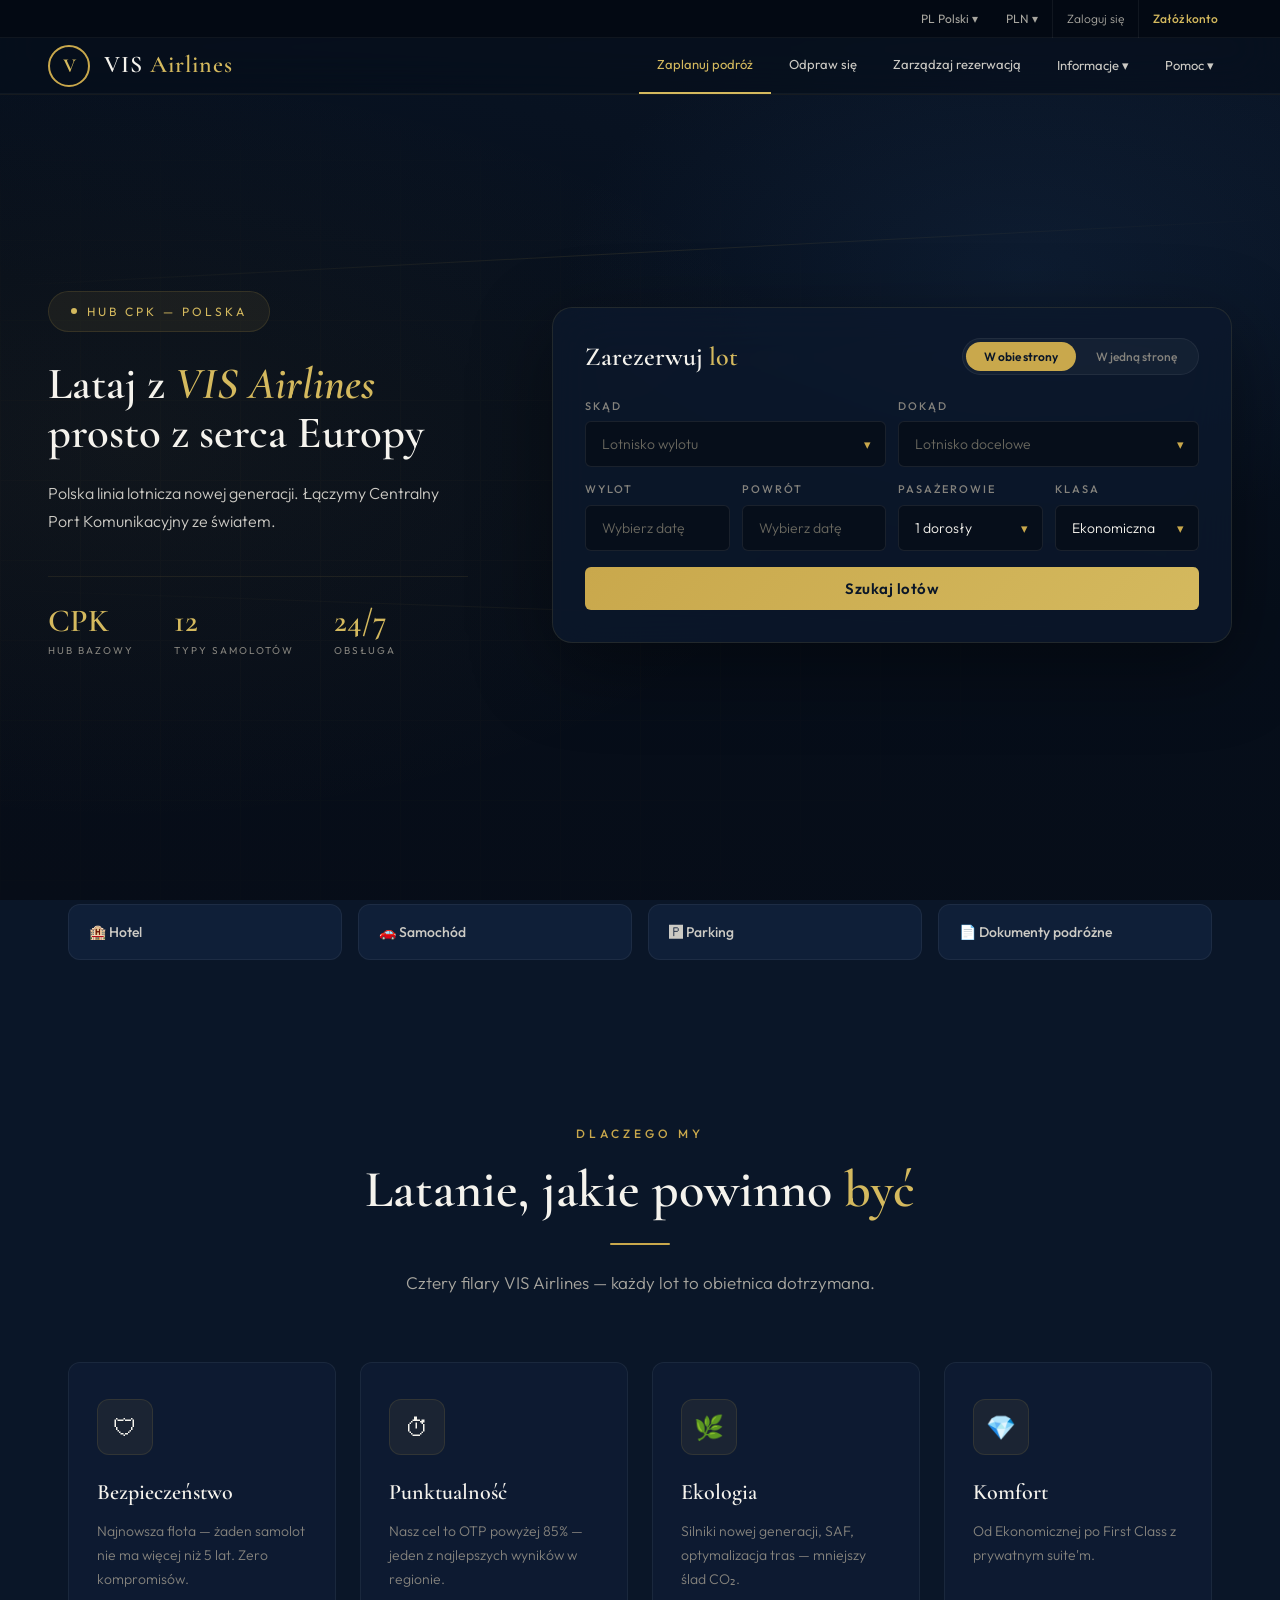
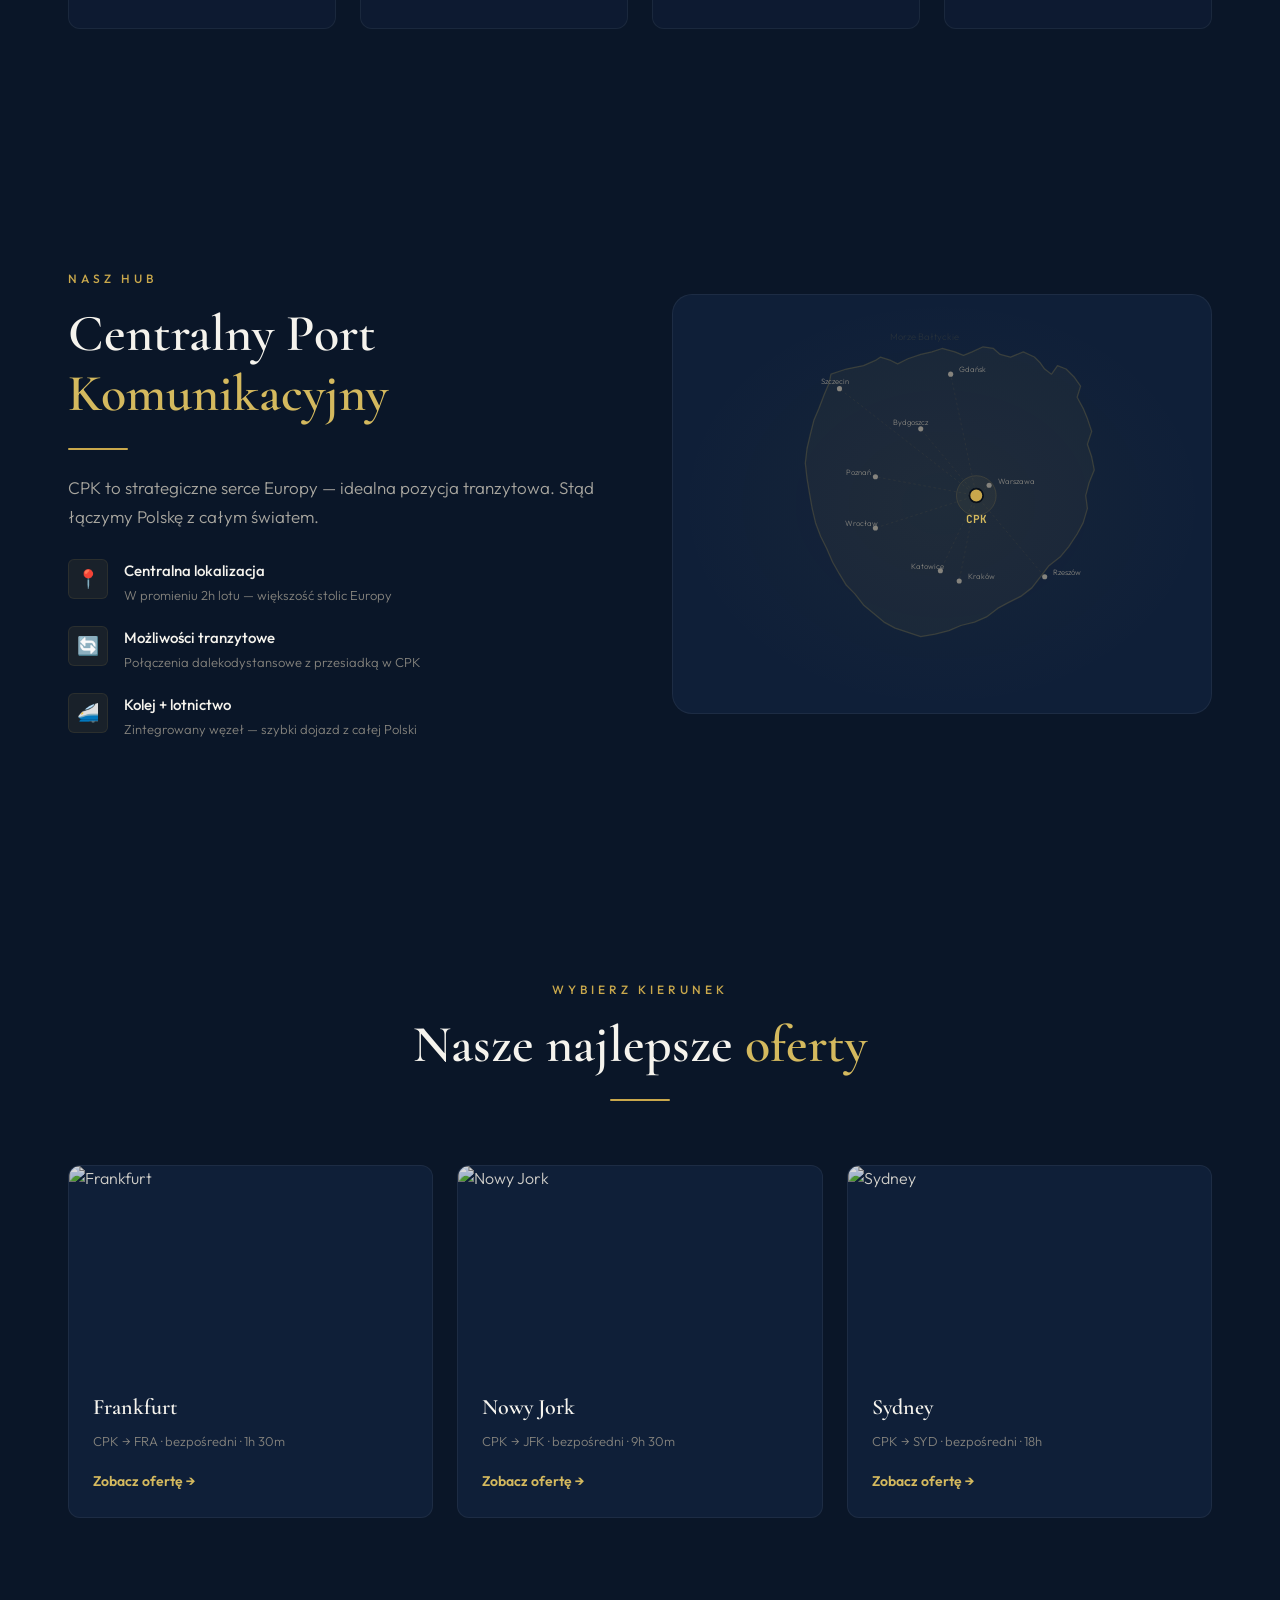
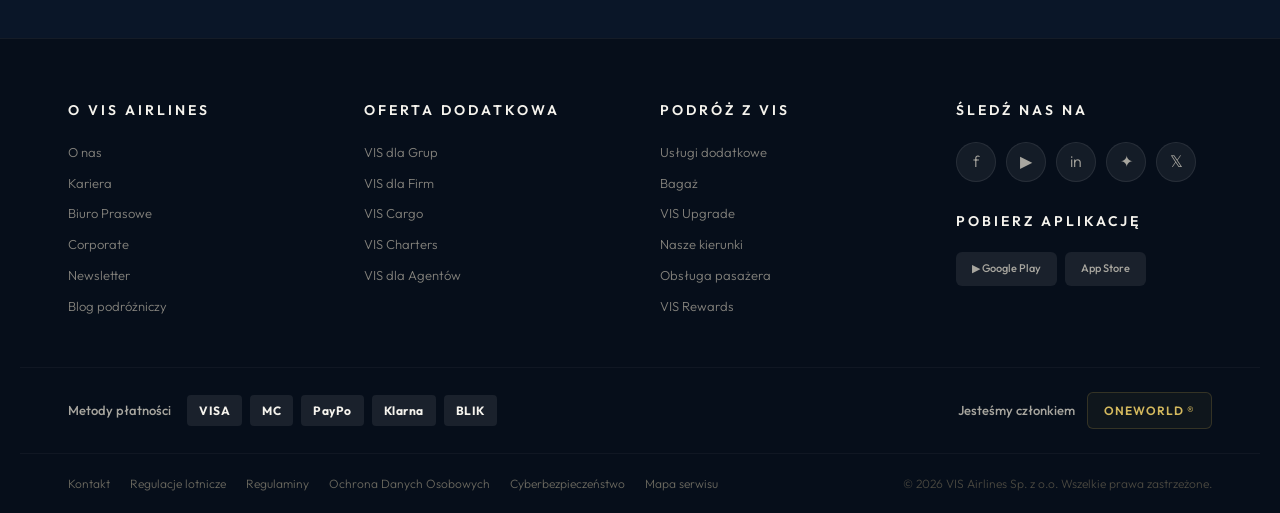
==== commit 414fd662: "Update index.html" ====
--- a/index.html
+++ b/index.html
@@ -1,5 +1,4 @@
 <!DOCTYPE html>
-
 <html lang="pl">
 <head>
     <meta charset="UTF-8">
@@ -13,1013 +12,1008 @@
     <script src="https://www.gstatic.com/firebasejs/10.12.0/firebase-app-compat.js"></script>
     <script src="https://www.gstatic.com/firebasejs/10.12.0/firebase-auth-compat.js"></script>
 
-```
-<style>
-    /* ============================================
-       NAWIGACJA — dwa paski, wyrównane
-       ============================================ */
-    .nav {
-        height: auto; flex-direction: column; padding: 0; gap: 0;
-    }
-    .nav.scrolled { height: auto; }
-
-    .nav-top {
-        width: 100%;
-        display: flex;
-        align-items: center;
-        justify-content: flex-end;
-        padding: 0 48px;
-        height: 38px;
-        background: rgba(4,10,20,0.98);
-        border-bottom: 1px solid rgba(255,255,255,0.05);
-        font-size: 12px;
-        gap: 0;
-    }
-    .nav-top-btn {
-        background: none; border: none;
-        color: var(--gray-300); font-size: 12px;
-        font-family: var(--font-body);
-        padding: 0 14px; height: 38px;
-        cursor: pointer; transition: color 0.2s;
-        display: inline-flex; align-items: center; gap: 5px;
-        position: relative; border-radius: 0;
-        border-left: 1px solid rgba(255,255,255,0.06);
-        text-decoration: none;
-        white-space: nowrap;
-    }
-    .nav-top-btn:first-child { border-left: none; }
-    .nav-top-btn:hover { color: var(--white); background: rgba(255,255,255,0.04); }
-    .nav-top-btn.accent { color: var(--gold-500); font-weight: 500; }
-
-    .popup-panel {
-        position: absolute; top: 100%; right: 0;
-        background: var(--navy-700);
-        border: 1px solid rgba(201,168,76,0.2);
-        border-radius: var(--radius-md);
-        box-shadow: 0 16px 48px rgba(0,0,0,0.5);
-        padding: 8px 0; min-width: 180px;
-        z-index: 200; display: none;
-    }
-    .popup-panel.show { display: block; animation: scaleIn 0.15s var(--ease-out); }
-    .popup-option {
-        padding: 10px 20px; font-size: 13px; color: var(--gray-200);
-        cursor: pointer; transition: all 0.15s;
-        display: flex; align-items: center; gap: 10px;
-    }
-    .popup-option:hover { background: rgba(201,168,76,0.08); color: var(--white); }
-    .popup-option.selected { color: var(--gold-500); }
-    .popup-option .flag { font-size: 16px; }
-
-    .nav-bottom {
-        width: 100%;
-        display: flex; align-items: center; justify-content: space-between;
-        padding: 0 48px; height: 56px;
-        border-bottom: 1px solid rgba(255,255,255,0.04);
-    }
-    .nav-main-links { display: flex; gap: 0; align-items: center; height: 100%; }
-    .nav-main-link {
-        font-size: 13px; font-weight: 400; color: var(--gray-200);
-        padding: 0 18px; height: 56px;
-        display: inline-flex; align-items: center;
-        cursor: pointer; transition: all 0.2s;
-        background: none; border: none; border-bottom: 2px solid transparent;
-        font-family: var(--font-body); text-decoration: none;
-    }
-    .nav-main-link:hover { color: var(--gold-500); background: rgba(255,255,255,0.02); border-bottom-color: var(--gold-600); }
-    .nav-main-link.active { color: var(--gold-500); border-bottom-color: var(--gold-500); }
-
-    /* Dropdown pod Informacje */
-    .nav-info-panel {
-        position: absolute; top: 100%; left: 50%; transform: translateX(-50%);
-        background: var(--navy-700); border: 1px solid rgba(201,168,76,0.15);
-        border-radius: var(--radius-md); box-shadow: 0 16px 48px rgba(0,0,0,0.5);
-        padding: 8px; min-width: 220px; z-index: 200; display: none;
-    }
-    .nav-info-panel.show { display: block; animation: scaleIn 0.15s var(--ease-out); }
-    .nav-info-link {
-        display: flex; align-items: center; gap: 14px;
-        padding: 14px 16px; border-radius: var(--radius-sm);
-        text-decoration: none; transition: all 0.15s; color: var(--gray-200);
-    }
-    .nav-info-link:hover { background: rgba(201,168,76,0.08); color: var(--white); }
-    .nav-info-icon { font-size: 22px; flex-shrink: 0; }
-    .nav-info-title { font-size: 14px; font-weight: 500; color: var(--white); }
-    .nav-info-desc { font-size: 11px; color: var(--gray-400); margin-top: 1px; }
-
-    /* Mega panel (Pomoc) */
-    .nav-mega-panel {
-        position: absolute; top: 100%; right: 0;
-        background: var(--navy-700); border: 1px solid rgba(201,168,76,0.15);
-        border-radius: var(--radius-md); box-shadow: 0 20px 60px rgba(0,0,0,0.5);
-        padding: 24px 28px; min-width: 560px; z-index: 200;
-        display: none; grid-template-columns: repeat(4,1fr); gap: 24px;
-    }
-    .nav-mega-panel.show { display: grid; animation: scaleIn 0.15s var(--ease-out); }
-    .nav-mega-col-title { font-size: 13px; font-weight: 600; color: var(--white); margin-bottom: 12px; }
-    .nav-mega-link {
-        display: block; font-size: 13px; color: var(--gray-400); padding: 5px 0;
-        text-decoration: none; transition: color 0.15s;
-    }
-    .nav-mega-link:hover { color: var(--gold-500); }
-
-
-    /* ============================================
-       HERO
-       ============================================ */
-    .hero {
-        min-height: 100vh;
-        display: flex; align-items: center; justify-content: space-between;
-        gap: 48px; position: relative; overflow: hidden;
-        padding: 130px 48px 80px;
-    }
-    .hero-bg {
-        position: absolute; inset: 0;
-        background:
-            radial-gradient(ellipse 80% 60% at 10% 50%, rgba(201,168,76,0.05) 0%, transparent 70%),
-            radial-gradient(ellipse 60% 50% at 80% 30%, rgba(30,58,95,0.25) 0%, transparent 60%),
-            linear-gradient(195deg, var(--navy-800) 0%, var(--navy-900) 50%, #070d18 100%);
-    }
-    .hero-grid-overlay {
-        position: absolute; inset: 0; opacity: 0.02;
-        background-image: linear-gradient(var(--gold-600) 1px, transparent 1px), linear-gradient(90deg, var(--gold-600) 1px, transparent 1px);
-        background-size: 80px 80px;
-        mask-image: radial-gradient(ellipse at 25% 60%, black 15%, transparent 65%);
-        -webkit-mask-image: radial-gradient(ellipse at 25% 60%, black 15%, transparent 65%);
-    }
-    .hero-deco-line { position: absolute; height: 1px; background: linear-gradient(90deg, transparent, rgba(201,168,76,0.12), transparent); }
-    .hero-deco-line-1 { top: 28%; left: 0; right: 0; transform: rotate(-3deg); }
-    .hero-deco-line-2 { top: 68%; left: 0; right: 0; transform: rotate(2deg); opacity: 0.6; }
-
-    .hero-content { position: relative; z-index: 2; max-width: 420px; flex-shrink: 0; }
-    .hero-tag {
-        display: inline-flex; align-items: center; gap: 10px;
-        padding: 10px 22px; border-radius: var(--radius-full);
-        background: rgba(201,168,76,0.08); border: 1px solid rgba(201,168,76,0.15);
-        font-size: 12px; font-weight: 400; color: var(--gold-500);
-        letter-spacing: 3px; text-transform: uppercase; margin-bottom: 28px;
-    }
-    .hero-tag-dot { width: 6px; height: 6px; border-radius: 50%; background: var(--gold-500); animation: pulse 2.5s ease-in-out infinite; }
-    .hero h1 { font-family: var(--font-display); font-size: clamp(32px,3.5vw,52px); font-weight: 600; line-height: 1.1; margin-bottom: 20px; }
-    .hero h1 .accent { color: var(--gold-500); font-style: italic; }
-    .hero-desc { font-size: 16px; font-weight: 300; color: var(--gray-200); line-height: 1.8; }
-    .hero-stats { display: flex; gap: 40px; margin-top: 40px; padding-top: 28px; border-top: 1px solid rgba(201,168,76,0.1); }
-    .hero-stat-value { font-family: var(--font-display); font-size: 32px; font-weight: 600; color: var(--gold-500); line-height: 1; }
-    .hero-stat-label { font-size: 10px; font-weight: 400; color: var(--gray-400); text-transform: uppercase; letter-spacing: 2px; margin-top: 6px; }
-
-
-    /* ============================================
-       WYSZUKIWARKA — szeroka
-       ============================================ */
-    .search-panel {
-        position: relative; z-index: 10; width: 680px; flex-shrink: 0;
-        background: rgba(12,24,44,0.8); backdrop-filter: blur(24px); -webkit-backdrop-filter: blur(24px);
-        border: 1px solid rgba(201,168,76,0.12); border-radius: var(--radius-lg);
-        padding: 28px 32px 32px; box-shadow: 0 24px 80px rgba(0,0,0,0.4);
-    }
-    .search-panel-header { display: flex; align-items: center; justify-content: space-between; margin-bottom: 20px; }
-    .search-panel-title { font-family: var(--font-display); font-size: 26px; font-weight: 600; }
-    .search-panel-title .gold { color: var(--gold-500); }
-    .trip-toggle { display: flex; background: rgba(255,255,255,0.04); border: 1px solid rgba(255,255,255,0.06); border-radius: var(--radius-full); padding: 3px; gap: 2px; }
-    .trip-toggle-btn { padding: 7px 18px; border-radius: var(--radius-full); font-size: 12px; font-weight: 500; font-family: var(--font-body); color: var(--gray-400); background: none; border: none; cursor: pointer; transition: all 0.25s; }
-    .trip-toggle-btn.active { background: var(--gold-600); color: var(--navy-800); font-weight: 600; }
-    .search-form { display: flex; flex-direction: column; gap: 14px; }
-    .search-row-2 { display: grid; grid-template-columns: 1fr 1fr; gap: 12px; }
-    .search-row-4 { display: grid; grid-template-columns: 1fr 1fr 1fr 1fr; gap: 12px; }
-    .search-btn { width: 100%; padding: 14px; font-size: 15px; font-weight: 600; margin-top: 2px; }
-
-    /* Dropdown */
-    .dropdown-wrapper { position: relative; }
-    .dropdown-trigger {
-        width: 100%; padding: 13px 38px 13px 16px; border-radius: var(--radius-sm);
-        background: var(--navy-900); border: 1px solid rgba(255,255,255,0.08);
-        color: var(--white); font-size: 14px; font-family: var(--font-body); font-weight: 300;
-        cursor: pointer; text-align: left; transition: border-color 0.3s; outline: none;
-        position: relative; overflow: hidden; text-overflow: ellipsis; white-space: nowrap;
-    }
-    .dropdown-trigger::after { content: '▾'; position: absolute; right: 14px; top: 50%; transform: translateY(-50%); color: var(--gold-600); font-size: 13px; }
-    .dropdown-trigger:focus, .dropdown-trigger.open { border-color: var(--gold-600); }
-    .dropdown-trigger .placeholder { color: var(--gray-500); }
-    .dropdown-trigger .sel-code { font-family: var(--font-mono); color: var(--gold-500); font-weight: 500; font-size: 12px; margin-left: 4px; }
-    .dropdown-menu {
-        position: absolute; top: calc(100% + 4px); left: 0; right: 0;
-        background: var(--navy-900); border: 1px solid rgba(201,168,76,0.2);
-        border-radius: var(--radius-md); box-shadow: 0 16px 48px rgba(0,0,0,0.5);
-        z-index: 100; max-height: 300px; overflow-y: auto; display: none;
-    }
-    .dropdown-menu.show { display: block; animation: scaleIn 0.15s var(--ease-out); }
-    .dropdown-menu::-webkit-scrollbar { width: 5px; }
-    .dropdown-menu::-webkit-scrollbar-thumb { background: var(--gold-800); border-radius: 3px; }
-    .dropdown-country { padding: 10px 16px 5px; font-size: 11px; font-weight: 600; text-transform: uppercase; letter-spacing: 2px; color: var(--gold-600); pointer-events: none; border-top: 1px solid rgba(255,255,255,0.04); }
-    .dropdown-country:first-child { border-top: none; }
-    .dropdown-option { padding: 9px 16px 9px 22px; font-size: 13px; color: var(--gray-200); cursor: pointer; transition: all 0.12s; display: flex; justify-content: space-between; align-items: center; }
-    .dropdown-option:hover { background: rgba(201,168,76,0.08); color: var(--white); }
-    .dropdown-option .iata { font-family: var(--font-mono); font-size: 11px; color: var(--gold-500); font-weight: 500; background: rgba(201,168,76,0.1); padding: 2px 7px; border-radius: 4px; }
-
-    /* Kalendarz */
-    .calendar-trigger {
-        width: 100%; padding: 13px 16px; border-radius: var(--radius-sm);
-        background: var(--navy-900); border: 1px solid rgba(255,255,255,0.08);
-        color: var(--white); font-size: 14px; font-family: var(--font-body); font-weight: 300;
-        cursor: pointer; text-align: left; transition: border-color 0.3s; outline: none;
-    }
-    .calendar-trigger:focus, .calendar-trigger.open { border-color: var(--gold-600); }
-    .calendar-trigger .placeholder { color: var(--gray-500); }
-    .calendar-panel {
-        position: absolute; top: calc(100% + 4px); left: 0;
-        background: var(--navy-900); border: 1px solid rgba(201,168,76,0.2);
-        border-radius: var(--radius-md); box-shadow: 0 20px 60px rgba(0,0,0,0.5);
-        z-index: 150; padding: 20px; width: 300px; display: none;
-    }
-    .calendar-panel.show { display: block; animation: scaleIn 0.15s var(--ease-out); }
-    .cal-header { display: flex; align-items: center; justify-content: space-between; margin-bottom: 16px; }
-    .cal-header-title { font-family: var(--font-display); font-size: 16px; font-weight: 600; color: var(--white); }
-    .cal-nav-btn { background: rgba(255,255,255,0.06); border: none; color: var(--gold-500); width: 32px; height: 32px; border-radius: 50%; cursor: pointer; font-size: 14px; display: flex; align-items: center; justify-content: center; transition: all 0.2s; }
-    .cal-nav-btn:hover { background: rgba(201,168,76,0.15); }
-    .cal-weekdays { display: grid; grid-template-columns: repeat(7,1fr); gap: 2px; margin-bottom: 6px; }
-    .cal-weekday { text-align: center; font-size: 10px; font-weight: 600; text-transform: uppercase; letter-spacing: 1px; color: var(--gray-500); padding: 4px 0; }
-    .cal-days { display: grid; grid-template-columns: repeat(7,1fr); gap: 2px; }
-    .cal-day { text-align: center; padding: 8px 4px; font-size: 13px; border-radius: var(--radius-sm); cursor: pointer; color: var(--gray-200); transition: all 0.15s; background: none; border: none; font-family: var(--font-body); }
-    .cal-day:hover:not(.disabled):not(.empty) { background: rgba(201,168,76,0.12); color: var(--white); }
-    .cal-day.selected { background: var(--gold-600) !important; color: var(--navy-800) !important; font-weight: 600; }
-    .cal-day.today { border: 1px solid var(--gold-700); }
-    .cal-day.disabled { color: var(--gray-600); cursor: default; }
-    .cal-day.empty { cursor: default; }
-
-    /* Pasażerowie */
-    .pax-trigger { width: 100%; padding: 13px 38px 13px 16px; border-radius: var(--radius-sm); background: var(--navy-900); border: 1px solid rgba(255,255,255,0.08); color: var(--white); font-size: 14px; font-family: var(--font-body); font-weight: 300; cursor: pointer; text-align: left; transition: border-color 0.3s; outline: none; position: relative; }
-    .pax-trigger::after { content: '▾'; position: absolute; right: 14px; top: 50%; transform: translateY(-50%); color: var(--gold-600); font-size: 13px; }
-    .pax-trigger:focus, .pax-trigger.open { border-color: var(--gold-600); }
-    .pax-panel { position: absolute; top: calc(100% + 4px); left: 0; right: 0; background: var(--navy-900); border: 1px solid rgba(201,168,76,0.2); border-radius: var(--radius-md); box-shadow: 0 16px 48px rgba(0,0,0,0.5); z-index: 150; padding: 20px; display: none; }
-    .pax-panel.show { display: block; animation: scaleIn 0.15s var(--ease-out); }
-    .pax-row-item { display: flex; align-items: center; justify-content: space-between; padding: 12px 0; border-bottom: 1px solid rgba(255,255,255,0.04); }
-    .pax-row-item:last-of-type { border-bottom: none; }
-    .pax-row-info h4 { font-size: 14px; font-weight: 500; color: var(--white); }
-    .pax-row-info span { font-size: 11px; color: var(--gray-400); }
-    .pax-controls { display: flex; align-items: center; gap: 14px; }
-    .pax-ctrl-btn { width: 32px; height: 32px; border-radius: 50%; background: rgba(255,255,255,0.06); border: 1px solid rgba(255,255,255,0.1); color: var(--gold-500); font-size: 16px; font-weight: 600; cursor: pointer; display: flex; align-items: center; justify-content: center; transition: all 0.2s; font-family: var(--font-body); }
-    .pax-ctrl-btn:hover { background: rgba(201,168,76,0.15); border-color: var(--gold-600); }
-    .pax-ctrl-btn:disabled { opacity: 0.3; cursor: default; }
-    .pax-ctrl-count { font-size: 16px; font-weight: 600; color: var(--white); width: 24px; text-align: center; font-family: var(--font-mono); }
-    .pax-done-btn { width: 100%; margin-top: 14px; padding: 10px; font-size: 13px; font-weight: 600; }
-
-    /* Klasa */
-    .class-panel { position: absolute; top: calc(100% + 4px); left: 0; right: 0; background: var(--navy-900); border: 1px solid rgba(201,168,76,0.2); border-radius: var(--radius-md); box-shadow: 0 16px 48px rgba(0,0,0,0.5); z-index: 150; padding: 8px 0; display: none; }
-    .class-panel.show { display: block; animation: scaleIn 0.15s var(--ease-out); }
-    .class-option { padding: 12px 20px; cursor: pointer; display: flex; align-items: center; justify-content: space-between; transition: all 0.12s; }
-    .class-option:hover { background: rgba(201,168,76,0.08); }
-    .class-option.selected { background: rgba(201,168,76,0.1); }
-    .class-option-name { font-size: 14px; font-weight: 500; color: var(--gray-200); }
-    .class-option.selected .class-option-name { color: var(--gold-500); }
-    .class-option-check { color: var(--gold-500); font-size: 14px; display: none; }
-    .class-option.selected .class-option-check { display: block; }
-
-
-    /* ============================================
-       SEKCJE
-       ============================================ */
-    .why-grid { display: grid; grid-template-columns: repeat(4,1fr); gap: 24px; }
-    .why-card { padding: 36px 28px; }
-    .why-card-icon { width: 56px; height: 56px; border-radius: var(--radius-md); background: rgba(201,168,76,0.08); border: 1px solid rgba(201,168,76,0.12); display: flex; align-items: center; justify-content: center; font-size: 24px; margin-bottom: 20px; transition: all 0.3s var(--ease); }
-    .why-card:hover .why-card-icon { background: rgba(201,168,76,0.15); border-color: rgba(201,168,76,0.3); transform: scale(1.08); }
-    .why-card h3 { font-family: var(--font-display); font-size: 22px; font-weight: 600; margin-bottom: 10px; }
-    .why-card p { font-size: 14px; font-weight: 300; color: var(--gray-400); line-height: 1.7; }
-
-    /* Hub CPK — z mapą Polski */
-    .hub-section { display: grid; grid-template-columns: 1fr 1fr; gap: 64px; align-items: center; }
-    .hub-text .section-desc { margin-bottom: 28px; }
-    .hub-features { display: flex; flex-direction: column; gap: 20px; }
-    .hub-feature { display: flex; gap: 16px; align-items: flex-start; }
-    .hub-feature-icon { width: 40px; height: 40px; border-radius: var(--radius-sm); background: rgba(201,168,76,0.08); border: 1px solid rgba(201,168,76,0.1); display: flex; align-items: center; justify-content: center; font-size: 18px; flex-shrink: 0; }
-    .hub-feature h4 { font-size: 15px; font-weight: 500; margin-bottom: 2px; }
-    .hub-feature p { font-size: 13px; color: var(--gray-400); font-weight: 300; line-height: 1.6; }
-    .hub-visual {
-        position: relative; height: 420px; border-radius: var(--radius-lg);
-        background: radial-gradient(ellipse at 50% 50%, rgba(201,168,76,0.04) 0%, transparent 70%), var(--navy-700);
-        border: 1px solid rgba(255,255,255,0.06); display: flex; align-items: center; justify-content: center; overflow: hidden;
-    }
-    .hub-visual svg { width: 90%; height: 90%; }
-
-    /* === OFERTY — styl British Airways === */
-    .offers-grid {
-        display: grid;
-        grid-template-columns: repeat(3, 1fr);
-        gap: 24px;
-    }
-    .offer-card {
-        border-radius: var(--radius-md);
-        overflow: hidden;
-        background: var(--navy-700);
-        border: 1px solid rgba(255,255,255,0.06);
-        transition: all 0.4s var(--ease);
-        cursor: pointer;
-    }
-    .offer-card:hover {
-        transform: translateY(-6px);
-        box-shadow: 0 20px 60px rgba(0,0,0,0.35);
-        border-color: rgba(201,168,76,0.2);
-    }
-    .offer-card-img {
-        width: 100%; height: 200px;
-        object-fit: cover;
-        display: block;
-        filter: brightness(0.85);
-        transition: filter 0.4s;
-    }
-    .offer-card:hover .offer-card-img { filter: brightness(1); }
-    .offer-card-body { padding: 24px; }
-    .offer-card-body h3 { font-family: var(--font-display); font-size: 22px; font-weight: 600; margin-bottom: 6px; }
-    .offer-card-route { font-size: 13px; color: var(--gray-400); margin-bottom: 16px; }
-    .offer-card-cta {
-        display: inline-flex; align-items: center; gap: 6px;
-        font-size: 14px; font-weight: 600; color: var(--gold-500);
-        transition: gap 0.3s;
-    }
-    .offer-card:hover .offer-card-cta { gap: 12px; }
-
-
-    /* ============================================
-       STOPKA — styl LOT z oneworld
-       ============================================ */
-    .footer {
-        background: var(--navy-900);
-        border-top: 1px solid rgba(255,255,255,0.06);
-        padding: 0;
-    }
-    .footer-inner { max-width: 1240px; margin: 0 auto; }
-    .footer-main { padding: 60px 48px 40px; display: grid; grid-template-columns: 1fr 1fr 1fr 1fr; gap: 40px; }
-    .footer-col-title { font-size: 14px; font-weight: 600; color: var(--white); margin-bottom: 20px; }
-    .footer-link { display: block; font-size: 13px; font-weight: 300; color: var(--gray-400); margin-bottom: 10px; text-decoration: none; cursor: pointer; transition: color 0.2s; }
-    .footer-link:hover { color: var(--gold-500); }
-
-    .footer-social { display: flex; gap: 10px; margin-top: 16px; }
-    .footer-social-btn {
-        width: 40px; height: 40px; border-radius: 50%;
-        background: rgba(255,255,255,0.06); border: 1px solid rgba(255,255,255,0.08);
-        display: flex; align-items: center; justify-content: center;
-        font-size: 16px; color: var(--gray-300);
-        cursor: pointer; transition: all 0.2s; text-decoration: none;
-    }
-    .footer-social-btn:hover { background: rgba(201,168,76,0.15); color: var(--gold-500); border-color: var(--gold-600); }
-
-    .footer-mid {
-        padding: 24px 48px;
-        border-top: 1px solid rgba(255,255,255,0.04);
-        border-bottom: 1px solid rgba(255,255,255,0.04);
-        display: flex; align-items: center; justify-content: space-between;
-        flex-wrap: wrap; gap: 24px;
-    }
-    .footer-mid-section { display: flex; align-items: center; gap: 16px; }
-    .footer-mid-label { font-size: 13px; font-weight: 500; color: var(--gray-300); white-space: nowrap; }
-    .footer-payment-icons { display: flex; gap: 8px; align-items: center; }
-    .footer-payment-icon {
-        padding: 6px 12px; border-radius: 4px;
-        background: rgba(255,255,255,0.08); font-size: 12px;
-        font-weight: 700; color: var(--white); letter-spacing: 0.5px;
-        font-family: var(--font-body);
-    }
-    .footer-alliance {
-        display: flex; align-items: center; gap: 12px;
-    }
-    .footer-alliance-badge {
-        padding: 8px 16px; border-radius: var(--radius-sm);
-        border: 1px solid rgba(201,168,76,0.2);
-        background: rgba(201,168,76,0.05);
-        font-size: 12px; font-weight: 600; color: var(--gold-500);
-        letter-spacing: 1px; text-transform: uppercase;
-    }
-
-    .footer-bottom-bar {
-        padding: 20px 48px;
-        display: flex; align-items: center; justify-content: space-between;
-        flex-wrap: wrap; gap: 16px;
-    }
-    .footer-bottom-links { display: flex; gap: 20px; flex-wrap: wrap; }
-    .footer-bottom-links a { font-size: 12px; color: var(--gray-500); text-decoration: none; transition: color 0.2s; }
-    .footer-bottom-links a:hover { color: var(--gray-300); }
-    .footer-copy { font-size: 12px; color: var(--gray-600); }
-
-
-    /* === MOBILE DRAWER === */
-    .mobile-overlay {
-        display: none; position: fixed; inset: 0;
-        background: rgba(0,0,0,0.6); z-index: 1100;
-    }
-    .mobile-overlay.show { display: block; }
-    .mobile-drawer {
-        position: fixed; top: 0; right: -300px;
-        width: 300px; height: 100vh;
-        background: var(--navy-700);
-        border-left: 1px solid rgba(201,168,76,0.12);
-        z-index: 1200;
-        transition: right 0.3s cubic-bezier(0.16,1,0.3,1);
-        overflow-y: auto;
-    }
-    .mobile-drawer.show { right: 0; }
-    .mobile-drawer-header {
-        display: flex; align-items: center; justify-content: space-between;
-        padding: 16px 20px; border-bottom: 1px solid rgba(255,255,255,0.06);
-    }
-    .mobile-close-btn {
-        background: none; border: none; color: var(--gray-300);
-        font-size: 20px; cursor: pointer; padding: 8px;
-    }
-    .mobile-close-btn:hover { color: var(--white); }
-    .mobile-drawer-links { padding: 12px 0; }
-    .mobile-drawer-link {
-        display: block; padding: 14px 24px; font-size: 15px; font-weight: 400;
-        color: var(--gray-200); text-decoration: none; transition: all 0.15s;
-    }
-    .mobile-drawer-link:hover { background: rgba(201,168,76,0.06); color: var(--gold-500); }
-    .mobile-drawer-divider { height: 1px; background: rgba(255,255,255,0.06); margin: 4px 20px; }
-
-    /* ============================================
-       RESPONSIVE
-       ============================================ */
-    @media (max-width: 1100px) {
-        .hero { flex-direction: column; padding: 130px 24px 60px; gap: 40px; }
-        .hero-content { max-width: 100%; }
-        .search-panel { width: 100%; max-width: 580px; }
-        .offers-grid { grid-template-columns: 1fr; }
-    }
-    @media (max-width: 768px) {
-        .nav-top { padding: 0 16px; }
-        .nav-bottom { padding: 0 16px; height: 50px; }
-        .nav-main-links { display: none; }
-        .hero { padding: 120px 16px 40px; }
-        .hero-stats { flex-wrap: wrap; gap: 24px; }
-        .why-grid { grid-template-columns: 1fr; }
-        .hub-section { grid-template-columns: 1fr; }
-        .search-row-2, .search-row-4 { grid-template-columns: 1fr; }
-        .footer-main { grid-template-columns: 1fr 1fr; }
-        .footer-mid { flex-direction: column; align-items: flex-start; }
-        .footer-bottom-bar { flex-direction: column; text-align: center; }
-    }
-</style>
-```
-
+    <style>
+        /* ============================================
+           NAWIGACJA — dwa paski, wyrównane
+           ============================================ */
+        .nav {
+            height: auto; flex-direction: column; padding: 0; gap: 0;
+        }
+        .nav.scrolled { height: auto; }
+
+        .nav-top {
+            width: 100%;
+            display: flex;
+            align-items: center;
+            justify-content: flex-end;
+            padding: 0 48px;
+            height: 38px;
+            background: rgba(4,10,20,0.98);
+            border-bottom: 1px solid rgba(255,255,255,0.05);
+            font-size: 12px;
+            gap: 0;
+        }
+        .nav-top-btn {
+            background: none; border: none;
+            color: var(--gray-300); font-size: 12px;
+            font-family: var(--font-body);
+            padding: 0 14px; height: 38px;
+            cursor: pointer; transition: color 0.2s;
+            display: inline-flex; align-items: center; gap: 5px;
+            position: relative; border-radius: 0;
+            border-left: 1px solid rgba(255,255,255,0.06);
+            text-decoration: none;
+            white-space: nowrap;
+        }
+        .nav-top-btn:first-child { border-left: none; }
+        .nav-top-btn:hover { color: var(--white); background: rgba(255,255,255,0.04); }
+        .nav-top-btn.accent { color: var(--gold-500); font-weight: 500; }
+
+        .popup-panel {
+            position: absolute; top: 100%; right: 0;
+            background: var(--navy-700);
+            border: 1px solid rgba(201,168,76,0.2);
+            border-radius: var(--radius-md);
+            box-shadow: 0 16px 48px rgba(0,0,0,0.5);
+            padding: 8px 0; min-width: 180px;
+            z-index: 200; display: none;
+        }
+        .popup-panel.show { display: block; animation: scaleIn 0.15s var(--ease-out); }
+        .popup-option {
+            padding: 10px 20px; font-size: 13px; color: var(--gray-200);
+            cursor: pointer; transition: all 0.15s;
+            display: flex; align-items: center; gap: 10px;
+        }
+        .popup-option:hover { background: rgba(201,168,76,0.08); color: var(--white); }
+        .popup-option.selected { color: var(--gold-500); }
+        .popup-option .flag { font-size: 16px; }
+
+        .nav-bottom {
+            width: 100%;
+            display: flex; align-items: center; justify-content: space-between;
+            padding: 0 48px; height: 56px;
+            border-bottom: 1px solid rgba(255,255,255,0.04);
+        }
+        .nav-main-links { display: flex; gap: 0; align-items: center; height: 100%; }
+        .nav-main-link {
+            font-size: 13px; font-weight: 400; color: var(--gray-200);
+            padding: 0 18px; height: 56px;
+            display: inline-flex; align-items: center;
+            cursor: pointer; transition: all 0.2s;
+            background: none; border: none; border-bottom: 2px solid transparent;
+            font-family: var(--font-body); text-decoration: none;
+        }
+        .nav-main-link:hover { color: var(--gold-500); background: rgba(255,255,255,0.02); border-bottom-color: var(--gold-600); }
+        .nav-main-link.active { color: var(--gold-500); border-bottom-color: var(--gold-500); }
+
+        /* Dropdown pod Informacje */
+        .nav-info-panel {
+            position: absolute; top: 100%; left: 50%; transform: translateX(-50%);
+            background: var(--navy-700); border: 1px solid rgba(201,168,76,0.15);
+            border-radius: var(--radius-md); box-shadow: 0 16px 48px rgba(0,0,0,0.5);
+            padding: 8px; min-width: 220px; z-index: 200; display: none;
+        }
+        .nav-info-panel.show { display: block; animation: scaleIn 0.15s var(--ease-out); }
+        .nav-info-link {
+            display: flex; align-items: center; gap: 14px;
+            padding: 14px 16px; border-radius: var(--radius-sm);
+            text-decoration: none; transition: all 0.15s; color: var(--gray-200);
+        }
+        .nav-info-link:hover { background: rgba(201,168,76,0.08); color: var(--white); }
+        .nav-info-icon { font-size: 22px; flex-shrink: 0; }
+        .nav-info-title { font-size: 14px; font-weight: 500; color: var(--white); }
+        .nav-info-desc { font-size: 11px; color: var(--gray-400); margin-top: 1px; }
+
+        /* Mega panel (Pomoc) */
+        .nav-mega-panel {
+            position: absolute; top: 100%; right: 0;
+            background: var(--navy-700); border: 1px solid rgba(201,168,76,0.15);
+            border-radius: var(--radius-md); box-shadow: 0 20px 60px rgba(0,0,0,0.5);
+            padding: 24px 28px; min-width: 560px; z-index: 200;
+            display: none; grid-template-columns: repeat(4,1fr); gap: 24px;
+        }
+        .nav-mega-panel.show { display: grid; animation: scaleIn 0.15s var(--ease-out); }
+        .nav-mega-col-title { font-size: 13px; font-weight: 600; color: var(--white); margin-bottom: 12px; }
+        .nav-mega-link {
+            display: block; font-size: 13px; color: var(--gray-400); padding: 5px 0;
+            text-decoration: none; transition: color 0.15s;
+        }
+        .nav-mega-link:hover { color: var(--gold-500); }
+
+
+        /* ============================================
+           HERO
+           ============================================ */
+        .hero {
+            min-height: 100vh;
+            display: flex; align-items: center; justify-content: space-between;
+            gap: 48px; position: relative; overflow: hidden;
+            padding: 130px 48px 80px;
+        }
+        .hero-bg {
+            position: absolute; inset: 0;
+            background:
+                radial-gradient(ellipse 80% 60% at 10% 50%, rgba(201,168,76,0.05) 0%, transparent 70%),
+                radial-gradient(ellipse 60% 50% at 80% 30%, rgba(30,58,95,0.25) 0%, transparent 60%),
+                linear-gradient(195deg, var(--navy-800) 0%, var(--navy-900) 50%, #070d18 100%);
+        }
+        .hero-grid-overlay {
+            position: absolute; inset: 0; opacity: 0.02;
+            background-image: linear-gradient(var(--gold-600) 1px, transparent 1px), linear-gradient(90deg, var(--gold-600) 1px, transparent 1px);
+            background-size: 80px 80px;
+            mask-image: radial-gradient(ellipse at 25% 60%, black 15%, transparent 65%);
+            -webkit-mask-image: radial-gradient(ellipse at 25% 60%, black 15%, transparent 65%);
+        }
+        .hero-deco-line { position: absolute; height: 1px; background: linear-gradient(90deg, transparent, rgba(201,168,76,0.12), transparent); }
+        .hero-deco-line-1 { top: 28%; left: 0; right: 0; transform: rotate(-3deg); }
+        .hero-deco-line-2 { top: 68%; left: 0; right: 0; transform: rotate(2deg); opacity: 0.6; }
+
+        .hero-content { position: relative; z-index: 2; max-width: 420px; flex-shrink: 0; }
+        .hero-tag {
+            display: inline-flex; align-items: center; gap: 10px;
+            padding: 10px 22px; border-radius: var(--radius-full);
+            background: rgba(201,168,76,0.08); border: 1px solid rgba(201,168,76,0.15);
+            font-size: 12px; font-weight: 400; color: var(--gold-500);
+            letter-spacing: 3px; text-transform: uppercase; margin-bottom: 28px;
+        }
+        .hero-tag-dot { width: 6px; height: 6px; border-radius: 50%; background: var(--gold-500); animation: pulse 2.5s ease-in-out infinite; }
+        .hero h1 { font-family: var(--font-display); font-size: clamp(32px,3.5vw,52px); font-weight: 600; line-height: 1.1; margin-bottom: 20px; }
+        .hero h1 .accent { color: var(--gold-500); font-style: italic; }
+        .hero-desc { font-size: 16px; font-weight: 300; color: var(--gray-200); line-height: 1.8; }
+        .hero-stats { display: flex; gap: 40px; margin-top: 40px; padding-top: 28px; border-top: 1px solid rgba(201,168,76,0.1); }
+        .hero-stat-value { font-family: var(--font-display); font-size: 32px; font-weight: 600; color: var(--gold-500); line-height: 1; }
+        .hero-stat-label { font-size: 10px; font-weight: 400; color: var(--gray-400); text-transform: uppercase; letter-spacing: 2px; margin-top: 6px; }
+
+
+        /* ============================================
+           WYSZUKIWARKA — szeroka
+           ============================================ */
+        .search-panel {
+            position: relative; z-index: 10; width: 680px; flex-shrink: 0;
+            background: rgba(12,24,44,0.8); backdrop-filter: blur(24px); -webkit-backdrop-filter: blur(24px);
+            border: 1px solid rgba(201,168,76,0.12); border-radius: var(--radius-lg);
+            padding: 28px 32px 32px; box-shadow: 0 24px 80px rgba(0,0,0,0.4);
+        }
+        .search-panel-header { display: flex; align-items: center; justify-content: space-between; margin-bottom: 20px; }
+        .search-panel-title { font-family: var(--font-display); font-size: 26px; font-weight: 600; }
+        .search-panel-title .gold { color: var(--gold-500); }
+        .trip-toggle { display: flex; background: rgba(255,255,255,0.04); border: 1px solid rgba(255,255,255,0.06); border-radius: var(--radius-full); padding: 3px; gap: 2px; }
+        .trip-toggle-btn { padding: 7px 18px; border-radius: var(--radius-full); font-size: 12px; font-weight: 500; font-family: var(--font-body); color: var(--gray-400); background: none; border: none; cursor: pointer; transition: all 0.25s; }
+        .trip-toggle-btn.active { background: var(--gold-600); color: var(--navy-800); font-weight: 600; }
+        .search-form { display: flex; flex-direction: column; gap: 14px; }
+        .search-row-2 { display: grid; grid-template-columns: 1fr 1fr; gap: 12px; }
+        .search-row-4 { display: grid; grid-template-columns: 1fr 1fr 1fr 1fr; gap: 12px; }
+        .search-btn { width: 100%; padding: 14px; font-size: 15px; font-weight: 600; margin-top: 2px; }
+
+        /* Dropdown */
+        .dropdown-wrapper { position: relative; }
+        .dropdown-trigger {
+            width: 100%; padding: 13px 38px 13px 16px; border-radius: var(--radius-sm);
+            background: var(--navy-900); border: 1px solid rgba(255,255,255,0.08);
+            color: var(--white); font-size: 14px; font-family: var(--font-body); font-weight: 300;
+            cursor: pointer; text-align: left; transition: border-color 0.3s; outline: none;
+            position: relative; overflow: hidden; text-overflow: ellipsis; white-space: nowrap;
+        }
+        .dropdown-trigger::after { content: '▾'; position: absolute; right: 14px; top: 50%; transform: translateY(-50%); color: var(--gold-600); font-size: 13px; }
+        .dropdown-trigger:focus, .dropdown-trigger.open { border-color: var(--gold-600); }
+        .dropdown-trigger .placeholder { color: var(--gray-500); }
+        .dropdown-trigger .sel-code { font-family: var(--font-mono); color: var(--gold-500); font-weight: 500; font-size: 12px; margin-left: 4px; }
+        .dropdown-menu {
+            position: absolute; top: calc(100% + 4px); left: 0; right: 0;
+            background: var(--navy-900); border: 1px solid rgba(201,168,76,0.2);
+            border-radius: var(--radius-md); box-shadow: 0 16px 48px rgba(0,0,0,0.5);
+            z-index: 100; max-height: 300px; overflow-y: auto; display: none;
+        }
+        .dropdown-menu.show { display: block; animation: scaleIn 0.15s var(--ease-out); }
+        .dropdown-menu::-webkit-scrollbar { width: 5px; }
+        .dropdown-menu::-webkit-scrollbar-thumb { background: var(--gold-800); border-radius: 3px; }
+        .dropdown-country { padding: 10px 16px 5px; font-size: 11px; font-weight: 600; text-transform: uppercase; letter-spacing: 2px; color: var(--gold-600); pointer-events: none; border-top: 1px solid rgba(255,255,255,0.04); }
+        .dropdown-country:first-child { border-top: none; }
+        .dropdown-option { padding: 9px 16px 9px 22px; font-size: 13px; color: var(--gray-200); cursor: pointer; transition: all 0.12s; display: flex; justify-content: space-between; align-items: center; }
+        .dropdown-option:hover { background: rgba(201,168,76,0.08); color: var(--white); }
+        .dropdown-option .iata { font-family: var(--font-mono); font-size: 11px; color: var(--gold-500); font-weight: 500; background: rgba(201,168,76,0.1); padding: 2px 7px; border-radius: 4px; }
+
+        /* Kalendarz */
+        .calendar-trigger {
+            width: 100%; padding: 13px 16px; border-radius: var(--radius-sm);
+            background: var(--navy-900); border: 1px solid rgba(255,255,255,0.08);
+            color: var(--white); font-size: 14px; font-family: var(--font-body); font-weight: 300;
+            cursor: pointer; text-align: left; transition: border-color 0.3s; outline: none;
+        }
+        .calendar-trigger:focus, .calendar-trigger.open { border-color: var(--gold-600); }
+        .calendar-trigger .placeholder { color: var(--gray-500); }
+        .calendar-panel {
+            position: absolute; top: calc(100% + 4px); left: 0;
+            background: var(--navy-900); border: 1px solid rgba(201,168,76,0.2);
+            border-radius: var(--radius-md); box-shadow: 0 20px 60px rgba(0,0,0,0.5);
+            z-index: 150; padding: 20px; width: 300px; display: none;
+        }
+        .calendar-panel.show { display: block; animation: scaleIn 0.15s var(--ease-out); }
+        .cal-header { display: flex; align-items: center; justify-content: space-between; margin-bottom: 16px; }
+        .cal-header-title { font-family: var(--font-display); font-size: 16px; font-weight: 600; color: var(--white); }
+        .cal-nav-btn { background: rgba(255,255,255,0.06); border: none; color: var(--gold-500); width: 32px; height: 32px; border-radius: 50%; cursor: pointer; font-size: 14px; display: flex; align-items: center; justify-content: center; transition: all 0.2s; }
+        .cal-nav-btn:hover { background: rgba(201,168,76,0.15); }
+        .cal-weekdays { display: grid; grid-template-columns: repeat(7,1fr); gap: 2px; margin-bottom: 6px; }
+        .cal-weekday { text-align: center; font-size: 10px; font-weight: 600; text-transform: uppercase; letter-spacing: 1px; color: var(--gray-500); padding: 4px 0; }
+        .cal-days { display: grid; grid-template-columns: repeat(7,1fr); gap: 2px; }
+        .cal-day { text-align: center; padding: 8px 4px; font-size: 13px; border-radius: var(--radius-sm); cursor: pointer; color: var(--gray-200); transition: all 0.15s; background: none; border: none; font-family: var(--font-body); }
+        .cal-day:hover:not(.disabled):not(.empty) { background: rgba(201,168,76,0.12); color: var(--white); }
+        .cal-day.selected { background: var(--gold-600) !important; color: var(--navy-800) !important; font-weight: 600; }
+        .cal-day.today { border: 1px solid var(--gold-700); }
+        .cal-day.disabled { color: var(--gray-600); cursor: default; }
+        .cal-day.empty { cursor: default; }
+
+        /* Pasażerowie */
+        .pax-trigger { width: 100%; padding: 13px 38px 13px 16px; border-radius: var(--radius-sm); background: var(--navy-900); border: 1px solid rgba(255,255,255,0.08); color: var(--white); font-size: 14px; font-family: var(--font-body); font-weight: 300; cursor: pointer; text-align: left; transition: border-color 0.3s; outline: none; position: relative; }
+        .pax-trigger::after { content: '▾'; position: absolute; right: 14px; top: 50%; transform: translateY(-50%); color: var(--gold-600); font-size: 13px; }
+        .pax-trigger:focus, .pax-trigger.open { border-color: var(--gold-600); }
+        .pax-panel { position: absolute; top: calc(100% + 4px); left: 0; right: 0; background: var(--navy-900); border: 1px solid rgba(201,168,76,0.2); border-radius: var(--radius-md); box-shadow: 0 16px 48px rgba(0,0,0,0.5); z-index: 150; padding: 20px; display: none; }
+        .pax-panel.show { display: block; animation: scaleIn 0.15s var(--ease-out); }
+        .pax-row-item { display: flex; align-items: center; justify-content: space-between; padding: 12px 0; border-bottom: 1px solid rgba(255,255,255,0.04); }
+        .pax-row-item:last-of-type { border-bottom: none; }
+        .pax-row-info h4 { font-size: 14px; font-weight: 500; color: var(--white); }
+        .pax-row-info span { font-size: 11px; color: var(--gray-400); }
+        .pax-controls { display: flex; align-items: center; gap: 14px; }
+        .pax-ctrl-btn { width: 32px; height: 32px; border-radius: 50%; background: rgba(255,255,255,0.06); border: 1px solid rgba(255,255,255,0.1); color: var(--gold-500); font-size: 16px; font-weight: 600; cursor: pointer; display: flex; align-items: center; justify-content: center; transition: all 0.2s; font-family: var(--font-body); }
+        .pax-ctrl-btn:hover { background: rgba(201,168,76,0.15); border-color: var(--gold-600); }
+        .pax-ctrl-btn:disabled { opacity: 0.3; cursor: default; }
+        .pax-ctrl-count { font-size: 16px; font-weight: 600; color: var(--white); width: 24px; text-align: center; font-family: var(--font-mono); }
+        .pax-done-btn { width: 100%; margin-top: 14px; padding: 10px; font-size: 13px; font-weight: 600; }
+
+        /* Klasa */
+        .class-panel { position: absolute; top: calc(100% + 4px); left: 0; right: 0; background: var(--navy-900); border: 1px solid rgba(201,168,76,0.2); border-radius: var(--radius-md); box-shadow: 0 16px 48px rgba(0,0,0,0.5); z-index: 150; padding: 8px 0; display: none; }
+        .class-panel.show { display: block; animation: scaleIn 0.15s var(--ease-out); }
+        .class-option { padding: 12px 20px; cursor: pointer; display: flex; align-items: center; justify-content: space-between; transition: all 0.12s; }
+        .class-option:hover { background: rgba(201,168,76,0.08); }
+        .class-option.selected { background: rgba(201,168,76,0.1); }
+        .class-option-name { font-size: 14px; font-weight: 500; color: var(--gray-200); }
+        .class-option.selected .class-option-name { color: var(--gold-500); }
+        .class-option-check { color: var(--gold-500); font-size: 14px; display: none; }
+        .class-option.selected .class-option-check { display: block; }
+
+
+        /* ============================================
+           SEKCJE
+           ============================================ */
+        .why-grid { display: grid; grid-template-columns: repeat(4,1fr); gap: 24px; }
+        .why-card { padding: 36px 28px; }
+        .why-card-icon { width: 56px; height: 56px; border-radius: var(--radius-md); background: rgba(201,168,76,0.08); border: 1px solid rgba(201,168,76,0.12); display: flex; align-items: center; justify-content: center; font-size: 24px; margin-bottom: 20px; transition: all 0.3s var(--ease); }
+        .why-card:hover .why-card-icon { background: rgba(201,168,76,0.15); border-color: rgba(201,168,76,0.3); transform: scale(1.08); }
+        .why-card h3 { font-family: var(--font-display); font-size: 22px; font-weight: 600; margin-bottom: 10px; }
+        .why-card p { font-size: 14px; font-weight: 300; color: var(--gray-400); line-height: 1.7; }
+
+        /* Hub CPK — z mapą Polski */
+        .hub-section { display: grid; grid-template-columns: 1fr 1fr; gap: 64px; align-items: center; }
+        .hub-text .section-desc { margin-bottom: 28px; }
+        .hub-features { display: flex; flex-direction: column; gap: 20px; }
+        .hub-feature { display: flex; gap: 16px; align-items: flex-start; }
+        .hub-feature-icon { width: 40px; height: 40px; border-radius: var(--radius-sm); background: rgba(201,168,76,0.08); border: 1px solid rgba(201,168,76,0.1); display: flex; align-items: center; justify-content: center; font-size: 18px; flex-shrink: 0; }
+        .hub-feature h4 { font-size: 15px; font-weight: 500; margin-bottom: 2px; }
+        .hub-feature p { font-size: 13px; color: var(--gray-400); font-weight: 300; line-height: 1.6; }
+        .hub-visual {
+            position: relative; height: 420px; border-radius: var(--radius-lg);
+            background: radial-gradient(ellipse at 50% 50%, rgba(201,168,76,0.04) 0%, transparent 70%), var(--navy-700);
+            border: 1px solid rgba(255,255,255,0.06); display: flex; align-items: center; justify-content: center; overflow: hidden;
+        }
+        .hub-visual svg { width: 90%; height: 90%; }
+
+        /* === OFERTY — styl British Airways === */
+        .offers-grid {
+            display: grid;
+            grid-template-columns: repeat(3, 1fr);
+            gap: 24px;
+        }
+        .offer-card {
+            border-radius: var(--radius-md);
+            overflow: hidden;
+            background: var(--navy-700);
+            border: 1px solid rgba(255,255,255,0.06);
+            transition: all 0.4s var(--ease);
+            cursor: pointer;
+        }
+        .offer-card:hover {
+            transform: translateY(-6px);
+            box-shadow: 0 20px 60px rgba(0,0,0,0.35);
+            border-color: rgba(201,168,76,0.2);
+        }
+        .offer-card-img {
+            width: 100%; height: 200px;
+            object-fit: cover;
+            display: block;
+            filter: brightness(0.85);
+            transition: filter 0.4s;
+        }
+        .offer-card:hover .offer-card-img { filter: brightness(1); }
+        .offer-card-body { padding: 24px; }
+        .offer-card-body h3 { font-family: var(--font-display); font-size: 22px; font-weight: 600; margin-bottom: 6px; }
+        .offer-card-route { font-size: 13px; color: var(--gray-400); margin-bottom: 16px; }
+        .offer-card-cta {
+            display: inline-flex; align-items: center; gap: 6px;
+            font-size: 14px; font-weight: 600; color: var(--gold-500);
+            transition: gap 0.3s;
+        }
+        .offer-card:hover .offer-card-cta { gap: 12px; }
+
+
+        /* ============================================
+           STOPKA — styl LOT z oneworld
+           ============================================ */
+        .footer {
+            background: var(--navy-900);
+            border-top: 1px solid rgba(255,255,255,0.06);
+            padding: 0;
+        }
+        .footer-inner { max-width: 1240px; margin: 0 auto; }
+        .footer-main { padding: 60px 48px 40px; display: grid; grid-template-columns: 1fr 1fr 1fr 1fr; gap: 40px; }
+        .footer-col-title { font-size: 14px; font-weight: 600; color: var(--white); margin-bottom: 20px; }
+        .footer-link { display: block; font-size: 13px; font-weight: 300; color: var(--gray-400); margin-bottom: 10px; text-decoration: none; cursor: pointer; transition: color 0.2s; }
+        .footer-link:hover { color: var(--gold-500); }
+
+        .footer-social { display: flex; gap: 10px; margin-top: 16px; }
+        .footer-social-btn {
+            width: 40px; height: 40px; border-radius: 50%;
+            background: rgba(255,255,255,0.06); border: 1px solid rgba(255,255,255,0.08);
+            display: flex; align-items: center; justify-content: center;
+            font-size: 16px; color: var(--gray-300);
+            cursor: pointer; transition: all 0.2s; text-decoration: none;
+        }
+        .footer-social-btn:hover { background: rgba(201,168,76,0.15); color: var(--gold-500); border-color: var(--gold-600); }
+
+        .footer-mid {
+            padding: 24px 48px;
+            border-top: 1px solid rgba(255,255,255,0.04);
+            border-bottom: 1px solid rgba(255,255,255,0.04);
+            display: flex; align-items: center; justify-content: space-between;
+            flex-wrap: wrap; gap: 24px;
+        }
+        .footer-mid-section { display: flex; align-items: center; gap: 16px; }
+        .footer-mid-label { font-size: 13px; font-weight: 500; color: var(--gray-300); white-space: nowrap; }
+        .footer-payment-icons { display: flex; gap: 8px; align-items: center; }
+        .footer-payment-icon {
+            padding: 6px 12px; border-radius: 4px;
+            background: rgba(255,255,255,0.08); font-size: 12px;
+            font-weight: 700; color: var(--white); letter-spacing: 0.5px;
+            font-family: var(--font-body);
+        }
+        .footer-alliance {
+            display: flex; align-items: center; gap: 12px;
+        }
+        .footer-alliance-badge {
+            padding: 8px 16px; border-radius: var(--radius-sm);
+            border: 1px solid rgba(201,168,76,0.2);
+            background: rgba(201,168,76,0.05);
+            font-size: 12px; font-weight: 600; color: var(--gold-500);
+            letter-spacing: 1px; text-transform: uppercase;
+        }
+
+        .footer-bottom-bar {
+            padding: 20px 48px;
+            display: flex; align-items: center; justify-content: space-between;
+            flex-wrap: wrap; gap: 16px;
+        }
+        .footer-bottom-links { display: flex; gap: 20px; flex-wrap: wrap; }
+        .footer-bottom-links a { font-size: 12px; color: var(--gray-500); text-decoration: none; transition: color 0.2s; }
+        .footer-bottom-links a:hover { color: var(--gray-300); }
+        .footer-copy { font-size: 12px; color: var(--gray-600); }
+
+
+        /* === MOBILE DRAWER === */
+        .mobile-overlay {
+            display: none; position: fixed; inset: 0;
+            background: rgba(0,0,0,0.6); z-index: 1100;
+        }
+        .mobile-overlay.show { display: block; }
+        .mobile-drawer {
+            position: fixed; top: 0; right: -300px;
+            width: 300px; height: 100vh;
+            background: var(--navy-700);
+            border-left: 1px solid rgba(201,168,76,0.12);
+            z-index: 1200;
+            transition: right 0.3s cubic-bezier(0.16,1,0.3,1);
+            overflow-y: auto;
+        }
+        .mobile-drawer.show { right: 0; }
+        .mobile-drawer-header {
+            display: flex; align-items: center; justify-content: space-between;
+            padding: 16px 20px; border-bottom: 1px solid rgba(255,255,255,0.06);
+        }
+        .mobile-close-btn {
+            background: none; border: none; color: var(--gray-300);
+            font-size: 20px; cursor: pointer; padding: 8px;
+        }
+        .mobile-close-btn:hover { color: var(--white); }
+        .mobile-drawer-links { padding: 12px 0; }
+        .mobile-drawer-link {
+            display: block; padding: 14px 24px; font-size: 15px; font-weight: 400;
+            color: var(--gray-200); text-decoration: none; transition: all 0.15s;
+        }
+        .mobile-drawer-link:hover { background: rgba(201,168,76,0.06); color: var(--gold-500); }
+        .mobile-drawer-divider { height: 1px; background: rgba(255,255,255,0.06); margin: 4px 20px; }
+
+        /* ============================================
+           RESPONSIVE
+           ============================================ */
+        @media (max-width: 1100px) {
+            .hero { flex-direction: column; padding: 130px 24px 60px; gap: 40px; }
+            .hero-content { max-width: 100%; }
+            .search-panel { width: 100%; max-width: 580px; }
+            .offers-grid { grid-template-columns: 1fr; }
+        }
+        @media (max-width: 768px) {
+            .nav-top { padding: 0 16px; }
+            .nav-bottom { padding: 0 16px; height: 50px; }
+            .nav-main-links { display: none; }
+            .hero { padding: 120px 16px 40px; }
+            .hero-stats { flex-wrap: wrap; gap: 24px; }
+            .why-grid { grid-template-columns: 1fr; }
+            .hub-section { grid-template-columns: 1fr; }
+            .search-row-2, .search-row-4 { grid-template-columns: 1fr; }
+            .footer-main { grid-template-columns: 1fr 1fr; }
+            .footer-mid { flex-direction: column; align-items: flex-start; }
+            .footer-bottom-bar { flex-direction: column; text-align: center; }
+        }
+    </style>
 </head>
 <body>
 
-```
-<!-- ===== NAWIGACJA ===== -->
-<nav class="nav">
-    <div class="nav-top">
-        <div style="position:relative;">
-            <button class="nav-top-btn" id="lang-btn">PL Polski ▾</button>
-            <div class="popup-panel" id="lang-panel">
-                <div class="popup-option selected" data-lang="pl"><span class="flag">🇵🇱</span> Polski</div>
-                <div class="popup-option" data-lang="en"><span class="flag">🇬🇧</span> English</div>
-                <div class="popup-option" data-lang="de"><span class="flag">🇩🇪</span> Deutsch</div>
-                <div class="popup-option" data-lang="uk"><span class="flag">🇺🇦</span> Українська</div>
-            </div>
-        </div>
-        <div style="position:relative;">
-            <button class="nav-top-btn" id="currency-btn">PLN ▾</button>
-            <div class="popup-panel" id="currency-panel">
-                <div class="popup-option selected" data-cur="PLN">PLN — Złoty</div>
-                <div class="popup-option" data-cur="EUR">EUR — Euro</div>
-                <div class="popup-option" data-cur="USD">USD — Dolar</div>
-                <div class="popup-option" data-cur="GBP">GBP — Funt</div>
-            </div>
-        </div>
-        <a href="login.html" class="nav-top-btn" id="nav-auth-1">Zaloguj się</a>
-        <a href="register.html" class="nav-top-btn accent" id="nav-auth-2">Załóż konto</a>
+    <!-- ===== NAWIGACJA ===== -->
+    <nav class="nav">
+        <div class="nav-top">
+            <div style="position:relative;">
+                <button class="nav-top-btn" id="lang-btn">PL Polski ▾</button>
+                <div class="popup-panel" id="lang-panel">
+                    <div class="popup-option selected" data-lang="pl"><span class="flag">🇵🇱</span> Polski</div>
+                    <div class="popup-option" data-lang="en"><span class="flag">🇬🇧</span> English</div>
+                    <div class="popup-option" data-lang="de"><span class="flag">🇩🇪</span> Deutsch</div>
+                    <div class="popup-option" data-lang="uk"><span class="flag">🇺🇦</span> Українська</div>
+                </div>
+            </div>
+            <div style="position:relative;">
+                <button class="nav-top-btn" id="currency-btn">PLN ▾</button>
+                <div class="popup-panel" id="currency-panel">
+                    <div class="popup-option selected" data-cur="PLN">PLN — Złoty</div>
+                    <div class="popup-option" data-cur="EUR">EUR — Euro</div>
+                    <div class="popup-option" data-cur="USD">USD — Dolar</div>
+                    <div class="popup-option" data-cur="GBP">GBP — Funt</div>
+                </div>
+            </div>
+            <a href="login.html" class="nav-top-btn" id="nav-auth-1">Zaloguj się</a>
+            <a href="register.html" class="nav-top-btn accent" id="nav-auth-2">Załóż konto</a>
+        </div>
+        <div class="nav-bottom">
+            <a href="index.html" class="nav-logo">
+                <div class="nav-logo-mark">V</div>
+                <div class="nav-logo-text">VIS <em>Airlines</em></div>
+            </a>
+            <div class="nav-main-links">
+                <a href="flights.html" class="nav-main-link active">Zaplanuj podróż</a>
+                <a href="odprawa.html" class="nav-main-link">Odpraw się</a>
+                <a href="rezerwacje.html" class="nav-main-link">Zarządzaj rezerwacją</a>
+                <div class="nav-dropdown-wrapper" style="position:relative;height:100%;">
+                    <button class="nav-main-link" id="info-btn" style="cursor:pointer;">Informacje ▾</button>
+                    <div class="nav-info-panel" id="info-panel">
+                        <a href="fleet.html" class="nav-info-link">
+                            <span class="nav-info-icon">✈</span>
+                            <div>
+                                <div class="nav-info-title">Flota</div>
+                                <div class="nav-info-desc">Poznaj nasze samoloty</div>
+                            </div>
+                        </a>
+                    </div>
+                </div>
+                <div class="nav-dropdown-wrapper" style="position:relative;height:100%;">
+                    <button class="nav-main-link" id="help-btn" style="cursor:pointer;">Pomoc ▾</button>
+                    <div class="nav-mega-panel" id="help-panel">
+                        <div class="nav-mega-col">
+                            <div class="nav-mega-col-title">Bagaż</div>
+                            <a href="#" class="nav-mega-link">Zasady i wymiary</a>
+                            <a href="#" class="nav-mega-link">Bagaż specjalny</a>
+                        </div>
+                        <div class="nav-mega-col">
+                            <div class="nav-mega-col-title">Na pokładzie</div>
+                            <a href="#" class="nav-mega-link">Posiłki i napoje</a>
+                            <a href="#" class="nav-mega-link">Klasy podróży</a>
+                            <a href="#" class="nav-mega-link">Wybór miejsca</a>
+                        </div>
+                        <div class="nav-mega-col">
+                            <div class="nav-mega-col-title">Na lotnisku</div>
+                            <a href="odprawa.html" class="nav-mega-link">Odprawa</a>
+                            <a href="#" class="nav-mega-link">Status lotu</a>
+                            <a href="#" class="nav-mega-link">Fast Track</a>
+                            <a href="#" class="nav-mega-link">Saloniki biznesowe</a>
+                        </div>
+                        <div class="nav-mega-col">
+                            <div class="nav-mega-col-title">Obsługa pasażera</div>
+                            <a href="#" class="nav-mega-link">Zmiana i zwrot biletu</a>
+                            <a href="#" class="nav-mega-link">Programy lojalnościowe</a>
+                            <a href="#" class="nav-mega-link">Kontakt</a>
+                        </div>
+                    </div>
+                </div>
+            </div>
+            <button class="nav-hamburger" id="hamburger-btn" aria-label="Menu">☰</button>
+        </div>
+    </nav>
+
+    <!-- Mobile drawer -->
+    <div class="mobile-overlay" id="mobile-overlay"></div>
+    <div class="mobile-drawer" id="mobile-drawer">
+        <div class="mobile-drawer-header">
+            <a href="index.html" class="nav-logo">
+                <div class="nav-logo-mark" style="width:32px;height:32px;font-size:14px;">V</div>
+                <div class="nav-logo-text" style="font-size:18px;">VIS <em>Airlines</em></div>
+            </a>
+            <button class="mobile-close-btn" id="mobile-close">✕</button>
+        </div>
+        <div class="mobile-drawer-links">
+            <a href="flights.html" class="mobile-drawer-link">Zaplanuj podróż</a>
+            <a href="odprawa.html" class="mobile-drawer-link">Odpraw się</a>
+            <a href="rezerwacje.html" class="mobile-drawer-link">Zarządzaj rezerwacją</a>
+            <a href="fleet.html" class="mobile-drawer-link">Flota</a>
+            <a href="#" class="mobile-drawer-link">Pomoc</a>
+        </div>
+        <div class="mobile-drawer-divider"></div>
+        <div class="mobile-drawer-links">
+            <a href="login.html" class="mobile-drawer-link">Zaloguj się</a>
+            <a href="register.html" class="mobile-drawer-link" style="color:var(--gold-500);">Załóż konto</a>
+        </div>
     </div>
-    <div class="nav-bottom">
-        <a href="index.html" class="nav-logo">
-            <div class="nav-logo-mark">V</div>
-            <div class="nav-logo-text">VIS <em>Airlines</em></div>
-        </a>
-        <div class="nav-main-links">
-            <a href="flights.html" class="nav-main-link active">Zaplanuj podróż</a>
-            <a href="odprawa.html" class="nav-main-link">Odpraw się</a>
-            <a href="rezerwacje.html" class="nav-main-link">Zarządzaj rezerwacją</a>
-            <div class="nav-dropdown-wrapper" style="position:relative;height:100%;">
-                <button class="nav-main-link" id="info-btn" style="cursor:pointer;">Informacje ▾</button>
-                <div class="nav-info-panel" id="info-panel">
-                    <a href="fleet.html" class="nav-info-link">
-                        <span class="nav-info-icon">✈</span>
-                        <div>
-                            <div class="nav-info-title">Flota</div>
-                            <div class="nav-info-desc">Poznaj nasze samoloty</div>
+
+
+    <!-- ===== HERO + WYSZUKIWARKA ===== -->
+    <section class="hero">
+        <div class="hero-bg"></div>
+        <div class="hero-grid-overlay"></div>
+        <div class="hero-deco-line hero-deco-line-1"></div>
+        <div class="hero-deco-line hero-deco-line-2"></div>
+
+        <div class="hero-content">
+            <div class="hero-tag animate-in"><div class="hero-tag-dot"></div>Hub CPK — Polska</div>
+            <h1 class="animate-in animate-in-d1">Lataj z&nbsp;<span class="accent">VIS&nbsp;Airlines</span><br>prosto z&nbsp;serca Europy</h1>
+            <p class="hero-desc animate-in animate-in-d2">Polska linia lotnicza nowej generacji. Łączymy Centralny Port Komunikacyjny ze światem.</p>
+            <div class="hero-stats animate-in animate-in-d3">
+                <div class="hero-stat"><div class="hero-stat-value">CPK</div><div class="hero-stat-label">Hub bazowy</div></div>
+                <div class="hero-stat"><div class="hero-stat-value">12</div><div class="hero-stat-label">Typy samolotów</div></div>
+                <div class="hero-stat"><div class="hero-stat-value">24/7</div><div class="hero-stat-label">Obsługa</div></div>
+            </div>
+        </div>
+
+        <div class="search-panel animate-in animate-in-d2">
+            <div class="search-panel-header">
+                <div class="search-panel-title">Zarezerwuj <span class="gold">lot</span></div>
+                <div class="trip-toggle">
+                    <button class="trip-toggle-btn active" data-type="round">W obie strony</button>
+                    <button class="trip-toggle-btn" data-type="one">W jedną stronę</button>
+                </div>
+            </div>
+            <div class="search-form">
+                <div class="search-row-2">
+                    <div class="form-group"><label class="form-label">Skąd</label><div class="dropdown-wrapper" id="dd-from"><button type="button" class="dropdown-trigger" data-value=""><span class="placeholder">Lotnisko wylotu</span></button><div class="dropdown-menu" id="menu-from"></div></div></div>
+                    <div class="form-group"><label class="form-label">Dokąd</label><div class="dropdown-wrapper" id="dd-to"><button type="button" class="dropdown-trigger" data-value=""><span class="placeholder">Lotnisko docelowe</span></button><div class="dropdown-menu" id="menu-to"></div></div></div>
+                </div>
+                <div class="search-row-4" id="bottom-row">
+                    <div class="form-group"><label class="form-label">Wylot</label><div class="dropdown-wrapper" id="cal-dep-wrap"><button type="button" class="calendar-trigger" id="cal-dep-btn"><span class="placeholder">Wybierz datę</span></button><div class="calendar-panel" id="cal-dep-panel"></div></div></div>
+                    <div class="form-group" id="return-date-group"><label class="form-label">Powrót</label><div class="dropdown-wrapper" id="cal-ret-wrap"><button type="button" class="calendar-trigger" id="cal-ret-btn"><span class="placeholder">Wybierz datę</span></button><div class="calendar-panel" id="cal-ret-panel"></div></div></div>
+                    <div class="form-group"><label class="form-label">Pasażerowie</label><div class="dropdown-wrapper" id="pax-wrap"><button type="button" class="pax-trigger" id="pax-btn">1 dorosły</button><div class="pax-panel" id="pax-panel">
+                        <div class="pax-row-item" data-pax="adult"><div class="pax-row-info"><h4>Dorośli</h4><span>16+ lat</span></div><div class="pax-controls"><button class="pax-ctrl-btn" data-action="minus" disabled>−</button><span class="pax-ctrl-count">1</span><button class="pax-ctrl-btn" data-action="plus">+</button></div></div>
+                        <div class="pax-row-item" data-pax="child"><div class="pax-row-info"><h4>Dzieci</h4><span>6 – 15 lat</span></div><div class="pax-controls"><button class="pax-ctrl-btn" data-action="minus" disabled>−</button><span class="pax-ctrl-count">0</span><button class="pax-ctrl-btn" data-action="plus">+</button></div></div>
+                        <div class="pax-row-item" data-pax="infant"><div class="pax-row-info"><h4>Niemowlęta</h4><span>do 6 miesięcy</span></div><div class="pax-controls"><button class="pax-ctrl-btn" data-action="minus" disabled>−</button><span class="pax-ctrl-count">0</span><button class="pax-ctrl-btn" data-action="plus">+</button></div></div>
+                        <button class="btn btn-gold pax-done-btn" id="pax-done">Gotowe</button>
+                    </div></div></div>
+                    <div class="form-group"><label class="form-label">Klasa</label><div class="dropdown-wrapper" id="class-wrap"><button type="button" class="dropdown-trigger" id="class-btn" data-value="economy">Ekonomiczna</button><div class="class-panel" id="class-panel">
+                        <div class="class-option selected" data-class="economy"><span class="class-option-name">Ekonomiczna</span><span class="class-option-check">✓</span></div>
+                        <div class="class-option" data-class="premium"><span class="class-option-name">Premium</span><span class="class-option-check">✓</span></div>
+                        <div class="class-option" data-class="business"><span class="class-option-name">Biznes</span><span class="class-option-check">✓</span></div>
+                        <div class="class-option" data-class="first"><span class="class-option-name">Pierwsza</span><span class="class-option-check">✓</span></div>
+                    </div></div></div>
+                </div>
+                <button class="btn btn-gold search-btn" id="search-btn">Szukaj lotów</button>
+            </div>
+        </div>
+    </section>
+
+    <!-- ===== QUICK LINKS ===== -->
+    <section style="padding:0 48px 40px;max-width:1240px;margin:0 auto;">
+        <div style="display:flex;gap:16px;overflow-x:auto;padding:4px 0;">
+            <a href="#" style="flex:1;min-width:200px;display:flex;align-items:center;gap:12px;padding:16px 20px;background:var(--navy-700);border:1px solid rgba(255,255,255,0.06);border-radius:var(--radius-md);text-decoration:none;color:var(--gray-200);font-size:14px;font-weight:500;transition:all 0.2s;" onmouseover="this.style.borderColor='rgba(201,168,76,0.2)'" onmouseout="this.style.borderColor='rgba(255,255,255,0.06)'">🏨 Hotel</a>
+            <a href="#" style="flex:1;min-width:200px;display:flex;align-items:center;gap:12px;padding:16px 20px;background:var(--navy-700);border:1px solid rgba(255,255,255,0.06);border-radius:var(--radius-md);text-decoration:none;color:var(--gray-200);font-size:14px;font-weight:500;transition:all 0.2s;" onmouseover="this.style.borderColor='rgba(201,168,76,0.2)'" onmouseout="this.style.borderColor='rgba(255,255,255,0.06)'">🚗 Samochód</a>
+            <a href="#" style="flex:1;min-width:200px;display:flex;align-items:center;gap:12px;padding:16px 20px;background:var(--navy-700);border:1px solid rgba(255,255,255,0.06);border-radius:var(--radius-md);text-decoration:none;color:var(--gray-200);font-size:14px;font-weight:500;transition:all 0.2s;" onmouseover="this.style.borderColor='rgba(201,168,76,0.2)'" onmouseout="this.style.borderColor='rgba(255,255,255,0.06)'">🅿 Parking</a>
+            <a href="#" style="flex:1;min-width:200px;display:flex;align-items:center;gap:12px;padding:16px 20px;background:var(--navy-700);border:1px solid rgba(255,255,255,0.06);border-radius:var(--radius-md);text-decoration:none;color:var(--gray-200);font-size:14px;font-weight:500;transition:all 0.2s;" onmouseover="this.style.borderColor='rgba(201,168,76,0.2)'" onmouseout="this.style.borderColor='rgba(255,255,255,0.06)'">📄 Dokumenty podróżne</a>
+        </div>
+    </section>
+
+
+    <!-- ===== DLACZEGO VIS ===== -->
+    <section class="section">
+        <div class="section-header-center reveal">
+            <div class="section-eyebrow">Dlaczego my</div>
+            <h2 class="section-title">Latanie, jakie powinno <span class="gold">być</span></h2>
+            <div class="divider divider-center"></div>
+            <p class="section-desc">Cztery filary VIS Airlines — każdy lot to obietnica dotrzymana.</p>
+        </div>
+        <div class="why-grid">
+            <div class="card why-card reveal reveal-delay-1"><div class="why-card-icon">🛡</div><h3>Bezpieczeństwo</h3><p>Najnowsza flota — żaden samolot nie ma więcej niż 5 lat. Zero kompromisów.</p></div>
+            <div class="card why-card reveal reveal-delay-2"><div class="why-card-icon">⏱</div><h3>Punktualność</h3><p>Nasz cel to OTP powyżej 85% — jeden z najlepszych wyników w regionie.</p></div>
+            <div class="card why-card reveal reveal-delay-3"><div class="why-card-icon">🌿</div><h3>Ekologia</h3><p>Silniki nowej generacji, SAF, optymalizacja tras — mniejszy ślad CO₂.</p></div>
+            <div class="card why-card reveal reveal-delay-4"><div class="why-card-icon">💎</div><h3>Komfort</h3><p>Od Ekonomicznej po First Class z prywatnym suite'm.</p></div>
+        </div>
+    </section>
+
+
+    <!-- ===== HUB CPK z mapą Polski ===== -->
+    <section class="section">
+        <div class="hub-section">
+            <div class="hub-text reveal">
+                <div class="section-eyebrow">Nasz hub</div>
+                <h2 class="section-title">Centralny Port <span class="gold">Komunikacyjny</span></h2>
+                <div class="divider"></div>
+                <p class="section-desc">CPK to strategiczne serce Europy — idealna pozycja tranzytowa. Stąd łączymy Polskę z&nbsp;całym światem.</p>
+                <div class="hub-features">
+                    <div class="hub-feature"><div class="hub-feature-icon">📍</div><div><h4>Centralna lokalizacja</h4><p>W promieniu 2h lotu — większość stolic Europy</p></div></div>
+                    <div class="hub-feature"><div class="hub-feature-icon">🔄</div><div><h4>Możliwości tranzytowe</h4><p>Połączenia dalekodystansowe z przesiadką w CPK</p></div></div>
+                    <div class="hub-feature"><div class="hub-feature-icon">🚄</div><div><h4>Kolej + lotnictwo</h4><p>Zintegrowany węzeł — szybki dojazd z całej Polski</p></div></div>
+                </div>
+            </div>
+            <div class="hub-visual reveal reveal-delay-2">
+                <svg viewBox="0 0 500 440" xmlns="http://www.w3.org/2000/svg">
+                    <!-- Realistyczny kontur Polski -->
+                    <path d="M120 68 L138 62 L158 58 L172 52 L178 48 L190 52 L198 56 L210 50
+                        L225 45 L238 42 L250 38 L265 42 L275 46 L285 42 L298 36
+                        L310 38 L318 45 L330 48 L345 42 L358 48 L365 55 L370 62
+                        L378 68 L385 58 L395 62 L405 72 L412 82 L408 95
+                        L415 108 L420 120 L425 135 L420 150 L425 165 L428 180
+                        L422 195 L418 210 L420 225 L415 242 L408 255
+                        L398 270 L388 282 L375 292 L365 305 L355 318
+                        L342 328 L328 335 L315 342 L302 352 L288 358
+                        L272 362 L258 368 L242 372 L225 375 L210 370
+                        L195 365 L182 358 L170 348 L158 338 L148 325
+                        L138 315 L130 302 L122 288 L115 272 L108 258
+                        L102 242 L98 225 L95 208 L92 190 L90 172
+                        L92 155 L96 138 L100 122 L106 108 L112 92 L118 78 Z"
+                        fill="rgba(201,168,76,0.05)"
+                        stroke="rgba(201,168,76,0.2)"
+                        stroke-width="1.5"
+                        stroke-linejoin="round"
+                    />
+                    <text x="230" y="28" fill="rgba(201,168,76,0.12)" font-size="11" font-family="var(--font-body)" font-weight="300" text-anchor="middle">Morze Bałtyckie</text>
+
+                    <!-- CPK -->
+                    <circle cx="290" cy="210" r="20" fill="rgba(201,168,76,0.08)" stroke="rgba(201,168,76,0.25)" stroke-width="1">
+                        <animate attributeName="r" values="20;28;20" dur="3s" repeatCount="indefinite"/>
+                        <animate attributeName="opacity" values="1;0.3;1" dur="3s" repeatCount="indefinite"/>
+                    </circle>
+                    <circle cx="290" cy="210" r="8" fill="var(--gold-600)" stroke="var(--navy-900)" stroke-width="2"/>
+                    <text x="290" y="242" fill="var(--gold-500)" font-size="13" font-family="var(--font-mono)" font-weight="700" text-anchor="middle">CPK</text>
+
+                    <!-- Miasta -->
+                    <circle cx="305" cy="198" r="3" fill="var(--gray-400)"/><text x="315" y="196" fill="var(--gray-400)" font-size="9" font-family="var(--font-body)">Warszawa</text>
+                    <circle cx="260" cy="68" r="3" fill="var(--gray-400)"/><text x="270" y="66" fill="var(--gray-400)" font-size="9" font-family="var(--font-body)">Gdańsk</text>
+                    <circle cx="130" cy="85" r="3" fill="var(--gray-400)"/><text x="108" y="80" fill="var(--gray-400)" font-size="9" font-family="var(--font-body)">Szczecin</text>
+                    <circle cx="270" cy="310" r="3" fill="var(--gray-400)"/><text x="280" y="308" fill="var(--gray-400)" font-size="9" font-family="var(--font-body)">Kraków</text>
+                    <circle cx="225" cy="132" r="3" fill="var(--gray-400)"/><text x="193" y="128" fill="var(--gray-400)" font-size="9" font-family="var(--font-body)">Bydgoszcz</text>
+                    <circle cx="248" cy="298" r="3" fill="var(--gray-400)"/><text x="214" y="296" fill="var(--gray-400)" font-size="9" font-family="var(--font-body)">Katowice</text>
+                    <circle cx="370" cy="305" r="3" fill="var(--gray-400)"/><text x="380" y="303" fill="var(--gray-400)" font-size="9" font-family="var(--font-body)">Rzeszów</text>
+                    <circle cx="172" cy="248" r="3" fill="var(--gray-400)"/><text x="136" y="246" fill="var(--gray-400)" font-size="9" font-family="var(--font-body)">Wrocław</text>
+                    <circle cx="172" cy="188" r="3" fill="var(--gray-400)"/><text x="138" y="186" fill="var(--gray-400)" font-size="9" font-family="var(--font-body)">Poznań</text>
+
+                    <!-- Linie od CPK -->
+                    <line x1="290" y1="210" x2="305" y2="198" stroke="rgba(201,168,76,0.1)" stroke-width="0.8" stroke-dasharray="3,3"/>
+                    <line x1="290" y1="210" x2="260" y2="68" stroke="rgba(201,168,76,0.1)" stroke-width="0.8" stroke-dasharray="3,3"/>
+                    <line x1="290" y1="210" x2="130" y2="85" stroke="rgba(201,168,76,0.1)" stroke-width="0.8" stroke-dasharray="3,3"/>
+                    <line x1="290" y1="210" x2="270" y2="310" stroke="rgba(201,168,76,0.1)" stroke-width="0.8" stroke-dasharray="3,3"/>
+                    <line x1="290" y1="210" x2="225" y2="132" stroke="rgba(201,168,76,0.1)" stroke-width="0.8" stroke-dasharray="3,3"/>
+                    <line x1="290" y1="210" x2="248" y2="298" stroke="rgba(201,168,76,0.1)" stroke-width="0.8" stroke-dasharray="3,3"/>
+                    <line x1="290" y1="210" x2="370" y2="305" stroke="rgba(201,168,76,0.1)" stroke-width="0.8" stroke-dasharray="3,3"/>
+                    <line x1="290" y1="210" x2="172" y2="248" stroke="rgba(201,168,76,0.1)" stroke-width="0.8" stroke-dasharray="3,3"/>
+                    <line x1="290" y1="210" x2="172" y2="188" stroke="rgba(201,168,76,0.1)" stroke-width="0.8" stroke-dasharray="3,3"/>
+                </svg>
+            </div>
+        </div>
+    </section>
+
+
+    <!-- ===== OFERTY — styl British Airways ===== -->
+    <section class="section">
+        <div class="section-header-center reveal">
+            <div class="section-eyebrow">Wybierz kierunek</div>
+            <h2 class="section-title">Nasze najlepsze <span class="gold">oferty</span></h2>
+            <div class="divider divider-center"></div>
+        </div>
+        <div class="offers-grid">
+            <div class="offer-card reveal reveal-delay-1">
+                <img class="offer-card-img" src="https://images.unsplash.com/photo-1467269204594-9661b134dd2b?w=600&h=400&fit=crop" alt="Frankfurt">
+                <div class="offer-card-body">
+                    <h3>Frankfurt</h3>
+                    <div class="offer-card-route">CPK → FRA · bezpośredni · 1h 30m</div>
+                    <div class="offer-card-cta">Zobacz ofertę →</div>
+                </div>
+            </div>
+            <div class="offer-card reveal reveal-delay-2">
+                <img class="offer-card-img" src="https://images.unsplash.com/photo-1534430480872-3498386e7856?w=600&h=400&fit=crop" alt="Nowy Jork">
+                <div class="offer-card-body">
+                    <h3>Nowy Jork</h3>
+                    <div class="offer-card-route">CPK → JFK · bezpośredni · 9h 30m</div>
+                    <div class="offer-card-cta">Zobacz ofertę →</div>
+                </div>
+            </div>
+            <div class="offer-card reveal reveal-delay-3">
+                <img class="offer-card-img" src="https://images.unsplash.com/photo-1523482580672-f109ba8cb9be?w=600&h=400&fit=crop" alt="Sydney">
+                <div class="offer-card-body">
+                    <h3>Sydney</h3>
+                    <div class="offer-card-route">CPK → SYD · bezpośredni · 18h</div>
+                    <div class="offer-card-cta">Zobacz ofertę →</div>
+                </div>
+            </div>
+        </div>
+    </section>
+
+
+    <!-- ===== STOPKA — styl LOT z oneworld ===== -->
+    <footer class="footer">
+        <div class="footer-inner">
+            <div class="footer-main">
+                <div>
+                    <div class="footer-col-title">O VIS Airlines</div>
+                    <a href="#" class="footer-link">O nas</a>
+                    <a href="#" class="footer-link">Kariera</a>
+                    <a href="#" class="footer-link">Biuro Prasowe</a>
+                    <a href="#" class="footer-link">Corporate</a>
+                    <a href="#" class="footer-link">Newsletter</a>
+                    <a href="#" class="footer-link">Blog podróżniczy</a>
+                </div>
+                <div>
+                    <div class="footer-col-title">Oferta dodatkowa</div>
+                    <a href="#" class="footer-link">VIS dla Grup</a>
+                    <a href="#" class="footer-link">VIS dla Firm</a>
+                    <a href="#" class="footer-link">VIS Cargo</a>
+                    <a href="#" class="footer-link">VIS Charters</a>
+                    <a href="#" class="footer-link">VIS dla Agentów</a>
+                </div>
+                <div>
+                    <div class="footer-col-title">Podróż z VIS</div>
+                    <a href="#" class="footer-link">Usługi dodatkowe</a>
+                    <a href="#" class="footer-link">Bagaż</a>
+                    <a href="#" class="footer-link">VIS Upgrade</a>
+                    <a href="#" class="footer-link">Nasze kierunki</a>
+                    <a href="#" class="footer-link">Obsługa pasażera</a>
+                    <a href="#" class="footer-link">VIS Rewards</a>
+                </div>
+                <div>
+                    <div class="footer-col-title">Śledź nas na</div>
+                    <div class="footer-social">
+                        <a href="#" class="footer-social-btn">f</a>
+                        <a href="#" class="footer-social-btn">▶</a>
+                        <a href="#" class="footer-social-btn">in</a>
+                        <a href="#" class="footer-social-btn">✦</a>
+                        <a href="#" class="footer-social-btn">𝕏</a>
+                    </div>
+                    <div style="margin-top: 28px;">
+                        <div class="footer-col-title">Pobierz aplikację</div>
+                        <div style="display:flex; gap:8px; flex-wrap:wrap;">
+                            <div style="padding:8px 16px; border-radius:6px; background:rgba(255,255,255,0.08); font-size:11px; color:var(--gray-300); font-weight:500;">▶ Google Play</div>
+                            <div style="padding:8px 16px; border-radius:6px; background:rgba(255,255,255,0.08); font-size:11px; color:var(--gray-300); font-weight:500;"> App Store</div>
                         </div>
-                    </a>
-                </div>
-            </div>
-            <div class="nav-dropdown-wrapper" style="position:relative;height:100%;">
-                <button class="nav-main-link" id="help-btn" style="cursor:pointer;">Pomoc ▾</button>
-                <div class="nav-mega-panel" id="help-panel">
-                    <div class="nav-mega-col">
-                        <div class="nav-mega-col-title">Bagaż</div>
-                        <a href="#" class="nav-mega-link">Zasady i wymiary</a>
-                        <a href="#" class="nav-mega-link">Bagaż specjalny</a>
                     </div>
-                    <div class="nav-mega-col">
-                        <div class="nav-mega-col-title">Na pokładzie</div>
-                        <a href="#" class="nav-mega-link">Posiłki i napoje</a>
-                        <a href="#" class="nav-mega-link">Klasy podróży</a>
-                        <a href="#" class="nav-mega-link">Wybór miejsca</a>
+                </div>
+            </div>
+
+            <div class="footer-mid">
+                <div class="footer-mid-section">
+                    <span class="footer-mid-label">Metody płatności</span>
+                    <div class="footer-payment-icons">
+                        <span class="footer-payment-icon">VISA</span>
+                        <span class="footer-payment-icon">MC</span>
+                        <span class="footer-payment-icon">PayPo</span>
+                        <span class="footer-payment-icon">Klarna</span>
+                        <span class="footer-payment-icon">BLIK</span>
                     </div>
-                    <div class="nav-mega-col">
-                        <div class="nav-mega-col-title">Na lotnisku</div>
-                        <a href="odprawa.html" class="nav-mega-link">Odprawa</a>
-                        <a href="#" class="nav-mega-link">Status lotu</a>
-                        <a href="#" class="nav-mega-link">Fast Track</a>
-                        <a href="#" class="nav-mega-link">Saloniki biznesowe</a>
-                    </div>
-                    <div class="nav-mega-col">
-                        <div class="nav-mega-col-title">Obsługa pasażera</div>
-                        <a href="#" class="nav-mega-link">Zmiana i zwrot biletu</a>
-                        <a href="#" class="nav-mega-link">Programy lojalnościowe</a>
-                        <a href="#" class="nav-mega-link">Kontakt</a>
-                    </div>
-                </div>
-            </div>
-        </div>
-        <button class="nav-hamburger" id="hamburger-btn" aria-label="Menu">☰</button>
-    </div>
-</nav>
-
-<!-- Mobile drawer -->
-<div class="mobile-overlay" id="mobile-overlay"></div>
-<div class="mobile-drawer" id="mobile-drawer">
-    <div class="mobile-drawer-header">
-        <a href="index.html" class="nav-logo">
-            <div class="nav-logo-mark" style="width:32px;height:32px;font-size:14px;">V</div>
-            <div class="nav-logo-text" style="font-size:18px;">VIS <em>Airlines</em></div>
-        </a>
-        <button class="mobile-close-btn" id="mobile-close">✕</button>
-    </div>
-    <div class="mobile-drawer-links">
-        <a href="flights.html" class="mobile-drawer-link">Zaplanuj podróż</a>
-        <a href="odprawa.html" class="mobile-drawer-link">Odpraw się</a>
-        <a href="rezerwacje.html" class="mobile-drawer-link">Zarządzaj rezerwacją</a>
-        <a href="fleet.html" class="mobile-drawer-link">Flota</a>
-        <a href="#" class="mobile-drawer-link">Pomoc</a>
-    </div>
-    <div class="mobile-drawer-divider"></div>
-    <div class="mobile-drawer-links">
-        <a href="login.html" class="mobile-drawer-link">Zaloguj się</a>
-        <a href="register.html" class="mobile-drawer-link" style="color:var(--gold-500);">Załóż konto</a>
-    </div>
-</div>
-
-
-<!-- ===== HERO + WYSZUKIWARKA ===== -->
-<section class="hero">
-    <div class="hero-bg"></div>
-    <div class="hero-grid-overlay"></div>
-    <div class="hero-deco-line hero-deco-line-1"></div>
-    <div class="hero-deco-line hero-deco-line-2"></div>
-
-    <div class="hero-content">
-        <div class="hero-tag animate-in"><div class="hero-tag-dot"></div>Hub CPK — Polska</div>
-        <h1 class="animate-in animate-in-d1">Lataj z&nbsp;<span class="accent">VIS&nbsp;Airlines</span><br>prosto z&nbsp;serca Europy</h1>
-        <p class="hero-desc animate-in animate-in-d2">Polska linia lotnicza nowej generacji. Łączymy Centralny Port Komunikacyjny ze światem.</p>
-        <div class="hero-stats animate-in animate-in-d3">
-            <div class="hero-stat"><div class="hero-stat-value">CPK</div><div class="hero-stat-label">Hub bazowy</div></div>
-            <div class="hero-stat"><div class="hero-stat-value">12</div><div class="hero-stat-label">Typy samolotów</div></div>
-            <div class="hero-stat"><div class="hero-stat-value">24/7</div><div class="hero-stat-label">Obsługa</div></div>
-        </div>
-    </div>
-
-    <div class="search-panel animate-in animate-in-d2">
-        <div class="search-panel-header">
-            <div class="search-panel-title">Zarezerwuj <span class="gold">lot</span></div>
-            <div class="trip-toggle">
-                <button class="trip-toggle-btn active" data-type="round">W obie strony</button>
-                <button class="trip-toggle-btn" data-type="one">W jedną stronę</button>
-            </div>
-        </div>
-        <div class="search-form">
-            <div class="search-row-2">
-                <div class="form-group"><label class="form-label">Skąd</label><div class="dropdown-wrapper" id="dd-from"><button type="button" class="dropdown-trigger" data-value=""><span class="placeholder">Lotnisko wylotu</span></button><div class="dropdown-menu" id="menu-from"></div></div></div>
-                <div class="form-group"><label class="form-label">Dokąd</label><div class="dropdown-wrapper" id="dd-to"><button type="button" class="dropdown-trigger" data-value=""><span class="placeholder">Lotnisko docelowe</span></button><div class="dropdown-menu" id="menu-to"></div></div></div>
-            </div>
-            <div class="search-row-4" id="bottom-row">
-                <div class="form-group"><label class="form-label">Wylot</label><div class="dropdown-wrapper" id="cal-dep-wrap"><button type="button" class="calendar-trigger" id="cal-dep-btn"><span class="placeholder">Wybierz datę</span></button><div class="calendar-panel" id="cal-dep-panel"></div></div></div>
-                <div class="form-group" id="return-date-group"><label class="form-label">Powrót</label><div class="dropdown-wrapper" id="cal-ret-wrap"><button type="button" class="calendar-trigger" id="cal-ret-btn"><span class="placeholder">Wybierz datę</span></button><div class="calendar-panel" id="cal-ret-panel"></div></div></div>
-                <div class="form-group"><label class="form-label">Pasażerowie</label><div class="dropdown-wrapper" id="pax-wrap"><button type="button" class="pax-trigger" id="pax-btn">1 dorosły</button><div class="pax-panel" id="pax-panel">
-                    <div class="pax-row-item" data-pax="adult"><div class="pax-row-info"><h4>Dorośli</h4><span>16+ lat</span></div><div class="pax-controls"><button class="pax-ctrl-btn" data-action="minus" disabled>−</button><span class="pax-ctrl-count">1</span><button class="pax-ctrl-btn" data-action="plus">+</button></div></div>
-                    <div class="pax-row-item" data-pax="child"><div class="pax-row-info"><h4>Dzieci</h4><span>6 – 15 lat</span></div><div class="pax-controls"><button class="pax-ctrl-btn" data-action="minus" disabled>−</button><span class="pax-ctrl-count">0</span><button class="pax-ctrl-btn" data-action="plus">+</button></div></div>
-                    <div class="pax-row-item" data-pax="infant"><div class="pax-row-info"><h4>Niemowlęta</h4><span>do 6 miesięcy</span></div><div class="pax-controls"><button class="pax-ctrl-btn" data-action="minus" disabled>−</button><span class="pax-ctrl-count">0</span><button class="pax-ctrl-btn" data-action="plus">+</button></div></div>
-                    <button class="btn btn-gold pax-done-btn" id="pax-done">Gotowe</button>
-                </div></div></div>
-                <div class="form-group"><label class="form-label">Klasa</label><div class="dropdown-wrapper" id="class-wrap"><button type="button" class="dropdown-trigger" id="class-btn" data-value="economy">Ekonomiczna</button><div class="class-panel" id="class-panel">
-                    <div class="class-option selected" data-class="economy"><span class="class-option-name">Ekonomiczna</span><span class="class-option-check">✓</span></div>
-                    <div class="class-option" data-class="premium"><span class="class-option-name">Premium</span><span class="class-option-check">✓</span></div>
-                    <div class="class-option" data-class="business"><span class="class-option-name">Biznes</span><span class="class-option-check">✓</span></div>
-                    <div class="class-option" data-class="first"><span class="class-option-name">Pierwsza</span><span class="class-option-check">✓</span></div>
-                </div></div></div>
-            </div>
-            <button class="btn btn-gold search-btn" id="search-btn">Szukaj lotów</button>
-        </div>
-    </div>
-</section>
-
-<!-- ===== QUICK LINKS ===== -->
-<section style="padding:0 48px 40px;max-width:1240px;margin:0 auto;">
-    <div style="display:flex;gap:16px;overflow-x:auto;padding:4px 0;">
-        <a href="#" style="flex:1;min-width:200px;display:flex;align-items:center;gap:12px;padding:16px 20px;background:var(--navy-700);border:1px solid rgba(255,255,255,0.06);border-radius:var(--radius-md);text-decoration:none;color:var(--gray-200);font-size:14px;font-weight:500;transition:all 0.2s;" onmouseover="this.style.borderColor='rgba(201,168,76,0.2)'" onmouseout="this.style.borderColor='rgba(255,255,255,0.06)'">🏨 Hotel</a>
-        <a href="#" style="flex:1;min-width:200px;display:flex;align-items:center;gap:12px;padding:16px 20px;background:var(--navy-700);border:1px solid rgba(255,255,255,0.06);border-radius:var(--radius-md);text-decoration:none;color:var(--gray-200);font-size:14px;font-weight:500;transition:all 0.2s;" onmouseover="this.style.borderColor='rgba(201,168,76,0.2)'" onmouseout="this.style.borderColor='rgba(255,255,255,0.06)'">🚗 Samochód</a>
-        <a href="#" style="flex:1;min-width:200px;display:flex;align-items:center;gap:12px;padding:16px 20px;background:var(--navy-700);border:1px solid rgba(255,255,255,0.06);border-radius:var(--radius-md);text-decoration:none;color:var(--gray-200);font-size:14px;font-weight:500;transition:all 0.2s;" onmouseover="this.style.borderColor='rgba(201,168,76,0.2)'" onmouseout="this.style.borderColor='rgba(255,255,255,0.06)'">🅿 Parking</a>
-        <a href="#" style="flex:1;min-width:200px;display:flex;align-items:center;gap:12px;padding:16px 20px;background:var(--navy-700);border:1px solid rgba(255,255,255,0.06);border-radius:var(--radius-md);text-decoration:none;color:var(--gray-200);font-size:14px;font-weight:500;transition:all 0.2s;" onmouseover="this.style.borderColor='rgba(201,168,76,0.2)'" onmouseout="this.style.borderColor='rgba(255,255,255,0.06)'">📄 Dokumenty podróżne</a>
-    </div>
-</section>
-
-
-<!-- ===== DLACZEGO VIS ===== -->
-<section class="section">
-    <div class="section-header-center reveal">
-        <div class="section-eyebrow">Dlaczego my</div>
-        <h2 class="section-title">Latanie, jakie powinno <span class="gold">być</span></h2>
-        <div class="divider divider-center"></div>
-        <p class="section-desc">Cztery filary VIS Airlines — każdy lot to obietnica dotrzymana.</p>
-    </div>
-    <div class="why-grid">
-        <div class="card why-card reveal reveal-delay-1"><div class="why-card-icon">🛡</div><h3>Bezpieczeństwo</h3><p>Najnowsza flota — żaden samolot nie ma więcej niż 5 lat. Zero kompromisów.</p></div>
-        <div class="card why-card reveal reveal-delay-2"><div class="why-card-icon">⏱</div><h3>Punktualność</h3><p>Nasz cel to OTP powyżej 85% — jeden z najlepszych wyników w regionie.</p></div>
-        <div class="card why-card reveal reveal-delay-3"><div class="why-card-icon">🌿</div><h3>Ekologia</h3><p>Silniki nowej generacji, SAF, optymalizacja tras — mniejszy ślad CO₂.</p></div>
-        <div class="card why-card reveal reveal-delay-4"><div class="why-card-icon">💎</div><h3>Komfort</h3><p>Od Ekonomicznej po First Class z prywatnym suite'm.</p></div>
-    </div>
-</section>
-
-
-<!-- ===== HUB CPK z mapą Polski ===== -->
-<section class="section">
-    <div class="hub-section">
-        <div class="hub-text reveal">
-            <div class="section-eyebrow">Nasz hub</div>
-            <h2 class="section-title">Centralny Port <span class="gold">Komunikacyjny</span></h2>
-            <div class="divider"></div>
-            <p class="section-desc">CPK to strategiczne serce Europy — idealna pozycja tranzytowa. Stąd łączymy Polskę z&nbsp;całym światem.</p>
-            <div class="hub-features">
-                <div class="hub-feature"><div class="hub-feature-icon">📍</div><div><h4>Centralna lokalizacja</h4><p>W promieniu 2h lotu — większość stolic Europy</p></div></div>
-                <div class="hub-feature"><div class="hub-feature-icon">🔄</div><div><h4>Możliwości tranzytowe</h4><p>Połączenia dalekodystansowe z przesiadką w CPK</p></div></div>
-                <div class="hub-feature"><div class="hub-feature-icon">🚄</div><div><h4>Kolej + lotnictwo</h4><p>Zintegrowany węzeł — szybki dojazd z całej Polski</p></div></div>
-            </div>
-        </div>
-        <div class="hub-visual reveal reveal-delay-2">
-            <svg viewBox="0 0 500 440" xmlns="http://www.w3.org/2000/svg">
-                <!-- Realistyczny kontur Polski -->
-                <path d="M120 68 L138 62 L158 58 L172 52 L178 48 L190 52 L198 56 L210 50
-                    L225 45 L238 42 L250 38 L265 42 L275 46 L285 42 L298 36
-                    L310 38 L318 45 L330 48 L345 42 L358 48 L365 55 L370 62
-                    L378 68 L385 58 L395 62 L405 72 L412 82 L408 95
-                    L415 108 L420 120 L425 135 L420 150 L425 165 L428 180
-                    L422 195 L418 210 L420 225 L415 242 L408 255
-                    L398 270 L388 282 L375 292 L365 305 L355 318
-                    L342 328 L328 335 L315 342 L302 352 L288 358
-                    L272 362 L258 368 L242 372 L225 375 L210 370
-                    L195 365 L182 358 L170 348 L158 338 L148 325
-                    L138 315 L130 302 L122 288 L115 272 L108 258
-                    L102 242 L98 225 L95 208 L92 190 L90 172
-                    L92 155 L96 138 L100 122 L106 108 L112 92 L118 78 Z"
-                    fill="rgba(201,168,76,0.05)"
-                    stroke="rgba(201,168,76,0.2)"
-                    stroke-width="1.5"
-                    stroke-linejoin="round"
-                />
-                <text x="230" y="28" fill="rgba(201,168,76,0.12)" font-size="11" font-family="var(--font-body)" font-weight="300" text-anchor="middle">Morze Bałtyckie</text>
-
-                <!-- CPK -->
-                <circle cx="290" cy="210" r="20" fill="rgba(201,168,76,0.08)" stroke="rgba(201,168,76,0.25)" stroke-width="1">
-                    <animate attributeName="r" values="20;28;20" dur="3s" repeatCount="indefinite"/>
-                    <animate attributeName="opacity" values="1;0.3;1" dur="3s" repeatCount="indefinite"/>
-                </circle>
-                <circle cx="290" cy="210" r="8" fill="var(--gold-600)" stroke="var(--navy-900)" stroke-width="2"/>
-                <text x="290" y="242" fill="var(--gold-500)" font-size="13" font-family="var(--font-mono)" font-weight="700" text-anchor="middle">CPK</text>
-
-                <!-- Miasta -->
-                <circle cx="305" cy="198" r="3" fill="var(--gray-400)"/><text x="315" y="196" fill="var(--gray-400)" font-size="9" font-family="var(--font-body)">Warszawa</text>
-                <circle cx="260" cy="68" r="3" fill="var(--gray-400)"/><text x="270" y="66" fill="var(--gray-400)" font-size="9" font-family="var(--font-body)">Gdańsk</text>
-                <circle cx="130" cy="85" r="3" fill="var(--gray-400)"/><text x="108" y="80" fill="var(--gray-400)" font-size="9" font-family="var(--font-body)">Szczecin</text>
-                <circle cx="270" cy="310" r="3" fill="var(--gray-400)"/><text x="280" y="308" fill="var(--gray-400)" font-size="9" font-family="var(--font-body)">Kraków</text>
-                <circle cx="225" cy="132" r="3" fill="var(--gray-400)"/><text x="193" y="128" fill="var(--gray-400)" font-size="9" font-family="var(--font-body)">Bydgoszcz</text>
-                <circle cx="248" cy="298" r="3" fill="var(--gray-400)"/><text x="214" y="296" fill="var(--gray-400)" font-size="9" font-family="var(--font-body)">Katowice</text>
-                <circle cx="370" cy="305" r="3" fill="var(--gray-400)"/><text x="380" y="303" fill="var(--gray-400)" font-size="9" font-family="var(--font-body)">Rzeszów</text>
-                <circle cx="172" cy="248" r="3" fill="var(--gray-400)"/><text x="136" y="246" fill="var(--gray-400)" font-size="9" font-family="var(--font-body)">Wrocław</text>
-                <circle cx="172" cy="188" r="3" fill="var(--gray-400)"/><text x="138" y="186" fill="var(--gray-400)" font-size="9" font-family="var(--font-body)">Poznań</text>
-
-                <!-- Linie od CPK -->
-                <line x1="290" y1="210" x2="305" y2="198" stroke="rgba(201,168,76,0.1)" stroke-width="0.8" stroke-dasharray="3,3"/>
-                <line x1="290" y1="210" x2="260" y2="68" stroke="rgba(201,168,76,0.1)" stroke-width="0.8" stroke-dasharray="3,3"/>
-                <line x1="290" y1="210" x2="130" y2="85" stroke="rgba(201,168,76,0.1)" stroke-width="0.8" stroke-dasharray="3,3"/>
-                <line x1="290" y1="210" x2="270" y2="310" stroke="rgba(201,168,76,0.1)" stroke-width="0.8" stroke-dasharray="3,3"/>
-                <line x1="290" y1="210" x2="225" y2="132" stroke="rgba(201,168,76,0.1)" stroke-width="0.8" stroke-dasharray="3,3"/>
-                <line x1="290" y1="210" x2="248" y2="298" stroke="rgba(201,168,76,0.1)" stroke-width="0.8" stroke-dasharray="3,3"/>
-                <line x1="290" y1="210" x2="370" y2="305" stroke="rgba(201,168,76,0.1)" stroke-width="0.8" stroke-dasharray="3,3"/>
-                <line x1="290" y1="210" x2="172" y2="248" stroke="rgba(201,168,76,0.1)" stroke-width="0.8" stroke-dasharray="3,3"/>
-                <line x1="290" y1="210" x2="172" y2="188" stroke="rgba(201,168,76,0.1)" stroke-width="0.8" stroke-dasharray="3,3"/>
-            </svg>
-        </div>
-    </div>
-</section>
-
-
-<!-- ===== OFERTY — styl British Airways ===== -->
-<section class="section">
-    <div class="section-header-center reveal">
-        <div class="section-eyebrow">Wybierz kierunek</div>
-        <h2 class="section-title">Nasze najlepsze <span class="gold">oferty</span></h2>
-        <div class="divider divider-center"></div>
-    </div>
-    <div class="offers-grid">
-        <div class="offer-card reveal reveal-delay-1">
-            <img class="offer-card-img" src="https://images.unsplash.com/photo-1467269204594-9661b134dd2b?w=600&h=400&fit=crop" alt="Frankfurt">
-            <div class="offer-card-body">
-                <h3>Frankfurt</h3>
-                <div class="offer-card-route">CPK → FRA · bezpośredni · 1h 30m</div>
-                <div class="offer-card-cta">Zobacz ofertę →</div>
-            </div>
-        </div>
-        <div class="offer-card reveal reveal-delay-2">
-            <img class="offer-card-img" src="https://images.unsplash.com/photo-1534430480872-3498386e7856?w=600&h=400&fit=crop" alt="Nowy Jork">
-            <div class="offer-card-body">
-                <h3>Nowy Jork</h3>
-                <div class="offer-card-route">CPK → JFK · bezpośredni · 9h 30m</div>
-                <div class="offer-card-cta">Zobacz ofertę →</div>
-            </div>
-        </div>
-        <div class="offer-card reveal reveal-delay-3">
-            <img class="offer-card-img" src="https://images.unsplash.com/photo-1523482580672-f109ba8cb9be?w=600&h=400&fit=crop" alt="Sydney">
-            <div class="offer-card-body">
-                <h3>Sydney</h3>
-                <div class="offer-card-route">CPK → SYD · bezpośredni · 18h</div>
-                <div class="offer-card-cta">Zobacz ofertę →</div>
-            </div>
-        </div>
-    </div>
-</section>
-
-
-<!-- ===== STOPKA — styl LOT z oneworld ===== -->
-<footer class="footer">
-    <div class="footer-inner">
-        <div class="footer-main">
-            <div>
-                <div class="footer-col-title">O VIS Airlines</div>
-                <a href="#" class="footer-link">O nas</a>
-                <a href="#" class="footer-link">Kariera</a>
-                <a href="#" class="footer-link">Biuro Prasowe</a>
-                <a href="#" class="footer-link">Corporate</a>
-                <a href="#" class="footer-link">Newsletter</a>
-                <a href="#" class="footer-link">Blog podróżniczy</a>
-            </div>
-            <div>
-                <div class="footer-col-title">Oferta dodatkowa</div>
-                <a href="#" class="footer-link">VIS dla Grup</a>
-                <a href="#" class="footer-link">VIS dla Firm</a>
-                <a href="#" class="footer-link">VIS Cargo</a>
-                <a href="#" class="footer-link">VIS Charters</a>
-                <a href="#" class="footer-link">VIS dla Agentów</a>
-            </div>
-            <div>
-                <div class="footer-col-title">Podróż z VIS</div>
-                <a href="#" class="footer-link">Usługi dodatkowe</a>
-                <a href="#" class="footer-link">Bagaż</a>
-                <a href="#" class="footer-link">VIS Upgrade</a>
-                <a href="#" class="footer-link">Nasze kierunki</a>
-                <a href="#" class="footer-link">Obsługa pasażera</a>
-                <a href="#" class="footer-link">VIS Rewards</a>
-            </div>
-            <div>
-                <div class="footer-col-title">Śledź nas na</div>
-                <div class="footer-social">
-                    <a href="#" class="footer-social-btn">f</a>
-                    <a href="#" class="footer-social-btn">▶</a>
-                    <a href="#" class="footer-social-btn">in</a>
-                    <a href="#" class="footer-social-btn">✦</a>
-                    <a href="#" class="footer-social-btn">𝕏</a>
-                </div>
-                <div style="margin-top: 28px;">
-                    <div class="footer-col-title">Pobierz aplikację</div>
-                    <div style="display:flex; gap:8px; flex-wrap:wrap;">
-                        <div style="padding:8px 16px; border-radius:6px; background:rgba(255,255,255,0.08); font-size:11px; color:var(--gray-300); font-weight:500;">▶ Google Play</div>
-                        <div style="padding:8px 16px; border-radius:6px; background:rgba(255,255,255,0.08); font-size:11px; color:var(--gray-300); font-weight:500;"> App Store</div>
-                    </div>
-                </div>
-            </div>
-        </div>
-
-        <div class="footer-mid">
-            <div class="footer-mid-section">
-                <span class="footer-mid-label">Metody płatności</span>
-                <div class="footer-payment-icons">
-                    <span class="footer-payment-icon">VISA</span>
-                    <span class="footer-payment-icon">MC</span>
-                    <span class="footer-payment-icon">PayPo</span>
-                    <span class="footer-payment-icon">Klarna</span>
-                    <span class="footer-payment-icon">BLIK</span>
-                </div>
-            </div>
-            <div class="footer-alliance">
-                <span class="footer-mid-label">Jesteśmy członkiem</span>
-                <span class="footer-alliance-badge">oneworld ®</span>
-            </div>
-        </div>
-
-        <div class="footer-bottom-bar">
-            <div class="footer-bottom-links">
-                <a href="#">Kontakt</a>
-                <a href="#">Regulacje lotnicze</a>
-                <a href="#">Regulaminy</a>
-                <a href="#">Ochrona Danych Osobowych</a>
-                <a href="#">Cyberbezpieczeństwo</a>
-                <a href="#">Mapa serwisu</a>
-            </div>
-            <div class="footer-copy">© <span id="footer-year">2026</span> VIS Airlines Sp. z o.o. Wszelkie prawa zastrzeżone.</div>
-        </div>
-    </div>
-</footer>
-
-<script src="js/main.js"></script>
-
-<script>
-// Firebase auth for nav
-firebase.initializeApp({
-    apiKey:"AIzaSyBhn5Tv3iUCBYczQhfYnlHEjBIBDlPk0HQ",
-    authDomain:"vis-airlines-b1677.firebaseapp.com",
-    projectId:"vis-airlines-b1677",
-    storageBucket:"vis-airlines-b1677.firebasestorage.app",
-    messagingSenderId:"159896846581",
-    appId:"1:159896846581:web:f7b41f69945004599e05bc"
-});
-firebase.auth().onAuthStateChanged(u=>{
-    const a1=document.getElementById('nav-auth-1');
-    const a2=document.getElementById('nav-auth-2');
-    if(u){
-        a1.textContent='✈ '+(u.displayName||u.email);
-        a1.href='rezerwacje.html';
-        a1.style.color='var(--gray-200)';
-        a2.textContent='Wyloguj się';
-        a2.href='#';
-        a2.style.color='#e74c3c';
-        a2.classList.remove('accent');
-        a2.addEventListener('click',e=>{e.preventDefault();firebase.auth().signOut().then(()=>location.reload());});
-    }
-});
-
-(function() {
-    const airports = [
-        { country: '🇵🇱 Polska', cities: [
-            { name: 'Centralny Port Komunikacyjny', code: 'CPK', city: 'Warszawa / CPK' },
-            { name: 'Gdańsk im. Lecha Wałęsy', code: 'GDN', city: 'Gdańsk' },
-            { name: 'Szczecin-Goleniów', code: 'SZZ', city: 'Szczecin' },
-            { name: 'Kraków Balice', code: 'KRK', city: 'Kraków' },
-            { name: 'Bydgoszcz Szwederowo', code: 'BZG', city: 'Bydgoszcz' },
-            { name: 'Katowice-Pyrzowice', code: 'KTW', city: 'Katowice' },
-            { name: 'Rzeszów-Jasionka', code: 'RZE', city: 'Rzeszów' },
-            { name: 'Wrocław Strachowice', code: 'WRO', city: 'Wrocław' },
-            { name: 'Poznań Ławica', code: 'POZ', city: 'Poznań' },
-        ]},
-        { country: '🇩🇪 Niemcy', cities: [
-            { name: 'Frankfurt am Main', code: 'FRA', city: 'Frankfurt' },
-            { name: 'Monachium Franz Josef Strauß', code: 'MUC', city: 'Monachium' },
-            { name: 'Dortmund', code: 'DTM', city: 'Dortmund' },
-            { name: 'Berlin Brandenburg', code: 'BER', city: 'Berlin' },
-            { name: 'Leipzig/Halle', code: 'LEJ', city: 'Lipsk' },
-        ]},
-        { country: '🇬🇧 Wielka Brytania', cities: [
-            { name: 'London Heathrow', code: 'LHR', city: 'Londyn' },
-            { name: 'Birmingham', code: 'BHX', city: 'Birmingham' },
-            { name: 'Manchester', code: 'MAN', city: 'Manchester' },
-            { name: 'Edinburgh', code: 'EDI', city: 'Edynburg' },
-            { name: 'Newcastle', code: 'NCL', city: 'Newcastle' },
-        ]},
-        { country: '🇫🇮 Finlandia', cities: [
-            { name: 'Helsinki-Vantaa', code: 'HEL', city: 'Helsinki' },
-        ]},
-        { country: '🇪🇸 Hiszpania', cities: [
-            { name: 'Alicante-Elche', code: 'ALC', city: 'Alicante' },
-        ]},
-        { country: '🇩🇰 Dania', cities: [
-            { name: 'Aarhus', code: 'AAR', city: 'Aarhus' },
-            { name: 'Aalborg', code: 'AAL', city: 'Aalborg' },
-        ]},
-        { country: '🇨🇿 Czechy', cities: [
-            { name: 'Brno-Tuřany', code: 'BRN', city: 'Brno' },
-        ]},
-        { country: '🇦🇺 Australia', cities: [
-            { name: 'Sydney Kingsford Smith', code: 'SYD', city: 'Sydney' },
-            { name: 'Perth', code: 'PER', city: 'Perth' },
-        ]},
-        { country: '🇨🇦 Kanada', cities: [
-            { name: 'Toronto Pearson', code: 'YYZ', city: 'Toronto' },
-        ]},
-        { country: '🇨🇳 Chiny', cities: [
-            { name: 'Beijing Capital', code: 'PEK', city: 'Pekin' },
-        ]},
-    ];
-    function buildMenu(el) {
-        let h = '';
-        airports.forEach(g => {
-            h += '<div class="dropdown-country">' + g.country + '</div>';
-            g.cities.forEach(c => { h += '<div class="dropdown-option" data-code="'+c.code+'" data-city="'+c.city+'">'+c.name+' <span class="iata">'+c.code+'</span></div>'; });
+                </div>
+                <div class="footer-alliance">
+                    <span class="footer-mid-label">Jesteśmy członkiem</span>
+                    <span class="footer-alliance-badge">oneworld ®</span>
+                </div>
+            </div>
+
+            <div class="footer-bottom-bar">
+                <div class="footer-bottom-links">
+                    <a href="#">Kontakt</a>
+                    <a href="#">Regulacje lotnicze</a>
+                    <a href="#">Regulaminy</a>
+                    <a href="#">Ochrona Danych Osobowych</a>
+                    <a href="#">Cyberbezpieczeństwo</a>
+                    <a href="#">Mapa serwisu</a>
+                </div>
+                <div class="footer-copy">© <span id="footer-year">2026</span> VIS Airlines Sp. z o.o. Wszelkie prawa zastrzeżone.</div>
+            </div>
+        </div>
+    </footer>
+
+    <script src="js/main.js"></script>
+
+    <script>
+    // Firebase auth for nav
+    firebase.initializeApp({
+        apiKey:"AIzaSyBhn5Tv3iUCBYczQhfYnlHEjBIBDlPk0HQ",
+        authDomain:"vis-airlines-b1677.firebaseapp.com",
+        projectId:"vis-airlines-b1677",
+        storageBucket:"vis-airlines-b1677.firebasestorage.app",
+        messagingSenderId:"159896846581",
+        appId:"1:159896846581:web:f7b41f69945004599e05bc"
+    });
+    firebase.auth().onAuthStateChanged(u=>{
+        const a1=document.getElementById('nav-auth-1');
+        const a2=document.getElementById('nav-auth-2');
+        if(u){
+            a1.textContent='✈ '+(u.displayName||u.email);
+            a1.href='rezerwacje.html';
+            a1.style.color='var(--gray-200)';
+            a1.addEventListener('click',e=>{e.preventDefault();window.location.href='rezerwacje.html';});
+            a2.textContent='Wyloguj się';
+            a2.href='#';
+            a2.style.color='#e74c3c';
+            a2.classList.remove('accent');
+            a2.addEventListener('click',e=>{e.preventDefault();firebase.auth().signOut().then(()=>location.reload());});
+        }
+    });
+
+    (function() {
+        const airports = [
+            { country: '🇵🇱 Polska', cities: [
+                { name: 'Centralny Port Komunikacyjny', code: 'CPK', city: 'Warszawa / CPK' },
+                { name: 'Gdańsk im. Lecha Wałęsy', code: 'GDN', city: 'Gdańsk' },
+                { name: 'Szczecin-Goleniów', code: 'SZZ', city: 'Szczecin' },
+                { name: 'Kraków Balice', code: 'KRK', city: 'Kraków' },
+                { name: 'Bydgoszcz Szwederowo', code: 'BZG', city: 'Bydgoszcz' },
+                { name: 'Katowice-Pyrzowice', code: 'KTW', city: 'Katowice' },
+                { name: 'Rzeszów-Jasionka', code: 'RZE', city: 'Rzeszów' },
+                { name: 'Wrocław Strachowice', code: 'WRO', city: 'Wrocław' },
+                { name: 'Poznań Ławica', code: 'POZ', city: 'Poznań' },
+            ]},
+            { country: '🇩🇪 Niemcy', cities: [
+                { name: 'Frankfurt am Main', code: 'FRA', city: 'Frankfurt' },
+                { name: 'Monachium Franz Josef Strauß', code: 'MUC', city: 'Monachium' },
+                { name: 'Dortmund', code: 'DTM', city: 'Dortmund' },
+                { name: 'Berlin Brandenburg', code: 'BER', city: 'Berlin' },
+                { name: 'Leipzig/Halle', code: 'LEJ', city: 'Lipsk' },
+            ]},
+            { country: '🇬🇧 Wielka Brytania', cities: [
+                { name: 'London Heathrow', code: 'LHR', city: 'Londyn' },
+                { name: 'Birmingham', code: 'BHX', city: 'Birmingham' },
+                { name: 'Manchester', code: 'MAN', city: 'Manchester' },
+                { name: 'Edinburgh', code: 'EDI', city: 'Edynburg' },
+                { name: 'Newcastle', code: 'NCL', city: 'Newcastle' },
+            ]},
+            { country: '🇫🇮 Finlandia', cities: [
+                { name: 'Helsinki-Vantaa', code: 'HEL', city: 'Helsinki' },
+            ]},
+            { country: '🇪🇸 Hiszpania', cities: [
+                { name: 'Alicante-Elche', code: 'ALC', city: 'Alicante' },
+            ]},
+            { country: '🇩🇰 Dania', cities: [
+                { name: 'Aarhus', code: 'AAR', city: 'Aarhus' },
+                { name: 'Aalborg', code: 'AAL', city: 'Aalborg' },
+            ]},
+            { country: '🇨🇿 Czechy', cities: [
+                { name: 'Brno-Tuřany', code: 'BRN', city: 'Brno' },
+            ]},
+            { country: '🇦🇺 Australia', cities: [
+                { name: 'Sydney Kingsford Smith', code: 'SYD', city: 'Sydney' },
+                { name: 'Perth', code: 'PER', city: 'Perth' },
+            ]},
+            { country: '🇨🇦 Kanada', cities: [
+                { name: 'Toronto Pearson', code: 'YYZ', city: 'Toronto' },
+            ]},
+            { country: '🇨🇳 Chiny', cities: [
+                { name: 'Beijing Capital', code: 'PEK', city: 'Pekin' },
+            ]},
+        ];
+        function buildMenu(el) {
+            let h = '';
+            airports.forEach(g => {
+                h += '<div class="dropdown-country">' + g.country + '</div>';
+                g.cities.forEach(c => { h += '<div class="dropdown-option" data-code="'+c.code+'" data-city="'+c.city+'">'+c.name+' <span class="iata">'+c.code+'</span></div>'; });
+            });
+            el.innerHTML = h;
+        }
+        buildMenu(document.getElementById('menu-from'));
+        buildMenu(document.getElementById('menu-to'));
+
+        function setupDD(id) {
+            const w = document.getElementById(id), t = w.querySelector('.dropdown-trigger'), m = w.querySelector('.dropdown-menu');
+            t.addEventListener('click', e => { e.stopPropagation(); closeAll(); m.classList.toggle('show'); t.classList.toggle('open'); });
+            m.addEventListener('click', e => { const o = e.target.closest('.dropdown-option'); if(!o) return; t.dataset.value = o.dataset.code; t.innerHTML = o.dataset.city + ' <span class="sel-code">'+o.dataset.code+'</span>'; m.classList.remove('show'); t.classList.remove('open'); });
+        }
+        setupDD('dd-from'); setupDD('dd-to');
+
+        let tripType = 'round';
+        document.querySelectorAll('.trip-toggle-btn').forEach(b => {
+            b.addEventListener('click', () => {
+                document.querySelectorAll('.trip-toggle-btn').forEach(x => x.classList.remove('active'));
+                b.classList.add('active'); tripType = b.dataset.type;
+                const rg = document.getElementById('return-date-group');
+                const br = document.getElementById('bottom-row');
+                if (tripType === 'one') { rg.style.display = 'none'; br.style.gridTemplateColumns = '1fr 1fr 1fr'; }
+                else { rg.style.display = ''; br.style.gridTemplateColumns = '1fr 1fr 1fr 1fr'; }
+            });
         });
-        el.innerHTML = h;
-    }
-    buildMenu(document.getElementById('menu-from'));
-    buildMenu(document.getElementById('menu-to'));
-
-    function setupDD(id) {
-        const w = document.getElementById(id), t = w.querySelector('.dropdown-trigger'), m = w.querySelector('.dropdown-menu');
-        t.addEventListener('click', e => { e.stopPropagation(); closeAll(); m.classList.toggle('show'); t.classList.toggle('open'); });
-        m.addEventListener('click', e => { const o = e.target.closest('.dropdown-option'); if(!o) return; t.dataset.value = o.dataset.code; t.innerHTML = o.dataset.city + ' <span class="sel-code">'+o.dataset.code+'</span>'; m.classList.remove('show'); t.classList.remove('open'); });
-    }
-    setupDD('dd-from'); setupDD('dd-to');
-
-    let tripType = 'round';
-    document.querySelectorAll('.trip-toggle-btn').forEach(b => {
-        b.addEventListener('click', () => {
-            document.querySelectorAll('.trip-toggle-btn').forEach(x => x.classList.remove('active'));
-            b.classList.add('active'); tripType = b.dataset.type;
-            const rg = document.getElementById('return-date-group');
-            const br = document.getElementById('bottom-row');
-            if (tripType === 'one') { rg.style.display = 'none'; br.style.gridTemplateColumns = '1fr 1fr 1fr'; }
-            else { rg.style.display = ''; br.style.gridTemplateColumns = '1fr 1fr 1fr 1fr'; }
+
+        const MONTHS = ['Styczeń','Luty','Marzec','Kwiecień','Maj','Czerwiec','Lipiec','Sierpień','Wrzesień','Październik','Listopad','Grudzień'];
+        const DAYS = ['Pn','Wt','Śr','Cz','Pt','So','Nd'];
+        const today = new Date(); today.setHours(0,0,0,0);
+        const maxD = new Date(today); maxD.setFullYear(maxD.getFullYear()+1);
+
+        function createCal(pid, bid) {
+            const p = document.getElementById(pid), b = document.getElementById(bid);
+            let cm = today.getMonth(), cy = today.getFullYear(), sel = null;
+            function render() {
+                const f = new Date(cy,cm,1), l = new Date(cy,cm+1,0);
+                let sd = f.getDay(); sd = sd===0?6:sd-1;
+                const cp = !(cy===today.getFullYear()&&cm===today.getMonth());
+                const cn = !(cy===maxD.getFullYear()&&cm===maxD.getMonth());
+                let h = '<div class="cal-header"><button class="cal-nav-btn" data-dir="prev"'+(cp?'':' disabled style="opacity:0.2"')+'>‹</button><span class="cal-header-title">'+MONTHS[cm]+' '+cy+'</span><button class="cal-nav-btn" data-dir="next"'+(cn?'':' disabled style="opacity:0.2"')+'>›</button></div><div class="cal-weekdays">';
+                DAYS.forEach(d=>{h+='<div class="cal-weekday">'+d+'</div>';}); h+='</div><div class="cal-days">';
+                for(let i=0;i<sd;i++) h+='<button class="cal-day empty"></button>';
+                for(let d=1;d<=l.getDate();d++){
+                    const dt=new Date(cy,cm,d), it=dt.getTime()===today.getTime(), ip=dt<today, ifut=dt>maxD, is=sel&&dt.getTime()===sel.getTime();
+                    let c='cal-day'; if(it)c+=' today'; if(ip||ifut)c+=' disabled'; if(is)c+=' selected';
+                    h+='<button class="'+c+'" data-date="'+dt.toISOString().split('T')[0]+'"'+(ip||ifut?' disabled':'')+'>'+d+'</button>';
+                }
+                h+='</div>'; p.innerHTML=h;
+                p.querySelectorAll('.cal-nav-btn').forEach(nb=>{nb.addEventListener('click',e=>{e.stopPropagation();if(nb.disabled)return;if(nb.dataset.dir==='prev'){cm--;if(cm<0){cm=11;cy--;}}else{cm++;if(cm>11){cm=0;cy++;}}render();});});
+                p.querySelectorAll('.cal-day:not(.disabled):not(.empty)').forEach(db=>{db.addEventListener('click',e=>{e.stopPropagation();sel=new Date(db.dataset.date+'T12:00:00');const fm=sel.getDate()+' '+MONTHS[sel.getMonth()].substring(0,3).toLowerCase()+' '+sel.getFullYear();b.textContent=fm;b.classList.remove('open');p.classList.remove('show');});});
+            }
+            b.addEventListener('click',e=>{e.stopPropagation();closeAll();p.classList.toggle('show');b.classList.toggle('open');render();});
+            return{getDate:()=>sel};
+        }
+        const calD=createCal('cal-dep-panel','cal-dep-btn'), calR=createCal('cal-ret-panel','cal-ret-btn');
+
+        const px={adult:1,child:0,infant:0}, pb=document.getElementById('pax-btn'), pp=document.getElementById('pax-panel');
+        function upPax(){let p=[];if(px.adult)p.push(px.adult+' dor.');if(px.child)p.push(px.child+' dziec.');if(px.infant)p.push(px.infant+' niem.');pb.textContent=p.join(', ')||'1 dorosły';}
+        pp.querySelectorAll('.pax-row-item').forEach(r=>{const t=r.dataset.pax,c=r.querySelector('.pax-ctrl-count'),mi=r.querySelector('[data-action="minus"]'),pl=r.querySelector('[data-action="plus"]'),mn=t==='adult'?1:0;
+            function u(){c.textContent=px[t];mi.disabled=px[t]<=mn;pl.disabled=px[t]>=9;}
+            mi.addEventListener('click',e=>{e.stopPropagation();if(px[t]>mn){px[t]--;u();upPax();}});
+            pl.addEventListener('click',e=>{e.stopPropagation();if(px[t]<9){px[t]++;u();upPax();}});
         });
-    });
-
-    const MONTHS = ['Styczeń','Luty','Marzec','Kwiecień','Maj','Czerwiec','Lipiec','Sierpień','Wrzesień','Październik','Listopad','Grudzień'];
-    const DAYS = ['Pn','Wt','Śr','Cz','Pt','So','Nd'];
-    const today = new Date(); today.setHours(0,0,0,0);
-    const maxD = new Date(today); maxD.setFullYear(maxD.getFullYear()+1);
-
-    function createCal(pid, bid) {
-        const p = document.getElementById(pid), b = document.getElementById(bid);
-        let cm = today.getMonth(), cy = today.getFullYear(), sel = null;
-        function render() {
-            const f = new Date(cy,cm,1), l = new Date(cy,cm+1,0);
-            let sd = f.getDay(); sd = sd===0?6:sd-1;
-            const cp = !(cy===today.getFullYear()&&cm===today.getMonth());
-            const cn = !(cy===maxD.getFullYear()&&cm===maxD.getMonth());
-            let h = '<div class="cal-header"><button class="cal-nav-btn" data-dir="prev"'+(cp?'':' disabled style="opacity:0.2"')+'>‹</button><span class="cal-header-title">'+MONTHS[cm]+' '+cy+'</span><button class="cal-nav-btn" data-dir="next"'+(cn?'':' disabled style="opacity:0.2"')+'>›</button></div><div class="cal-weekdays">';
-            DAYS.forEach(d=>{h+='<div class="cal-weekday">'+d+'</div>';}); h+='</div><div class="cal-days">';
-            for(let i=0;i<sd;i++) h+='<button class="cal-day empty"></button>';
-            for(let d=1;d<=l.getDate();d++){
-                const dt=new Date(cy,cm,d), it=dt.getTime()===today.getTime(), ip=dt<today, ifut=dt>maxD, is=sel&&dt.getTime()===sel.getTime();
-                let c='cal-day'; if(it)c+=' today'; if(ip||ifut)c+=' disabled'; if(is)c+=' selected';
-                h+='<button class="'+c+'" data-date="'+dt.toISOString().split('T')[0]+'"'+(ip||ifut?' disabled':'')+'>'+d+'</button>';
-            }
-            h+='</div>'; p.innerHTML=h;
-            p.querySelectorAll('.cal-nav-btn').forEach(nb=>{nb.addEventListener('click',e=>{e.stopPropagation();if(nb.disabled)return;if(nb.dataset.dir==='prev'){cm--;if(cm<0){cm=11;cy--;}}else{cm++;if(cm>11){cm=0;cy++;}}render();});});
-            p.querySelectorAll('.cal-day:not(.disabled):not(.empty)').forEach(db=>{db.addEventListener('click',e=>{e.stopPropagation();sel=new Date(db.dataset.date+'T12:00:00');const fm=sel.getDate()+' '+MONTHS[sel.getMonth()].substring(0,3).toLowerCase()+' '+sel.getFullYear();b.textContent=fm;b.classList.remove('open');p.classList.remove('show');});});
-        }
-        b.addEventListener('click',e=>{e.stopPropagation();closeAll();p.classList.toggle('show');b.classList.toggle('open');render();});
-        return{getDate:()=>sel};
-    }
-    const calD=createCal('cal-dep-panel','cal-dep-btn'), calR=createCal('cal-ret-panel','cal-ret-btn');
-
-    const px={adult:1,child:0,infant:0}, pb=document.getElementById('pax-btn'), pp=document.getElementById('pax-panel');
-    function upPax(){let p=[];if(px.adult)p.push(px.adult+' dor.');if(px.child)p.push(px.child+' dziec.');if(px.infant)p.push(px.infant+' niem.');pb.textContent=p.join(', ')||'1 dorosły';}
-    pp.querySelectorAll('.pax-row-item').forEach(r=>{const t=r.dataset.pax,c=r.querySelector('.pax-ctrl-count'),mi=r.querySelector('[data-action="minus"]'),pl=r.querySelector('[data-action="plus"]'),mn=t==='adult'?1:0;
-        function u(){c.textContent=px[t];mi.disabled=px[t]<=mn;pl.disabled=px[t]>=9;}
-        mi.addEventListener('click',e=>{e.stopPropagation();if(px[t]>mn){px[t]--;u();upPax();}});
-        pl.addEventListener('click',e=>{e.stopPropagation();if(px[t]<9){px[t]++;u();upPax();}});
-    });
-    pb.addEventListener('click',e=>{e.stopPropagation();closeAll();pp.classList.toggle('show');pb.classList.toggle('open');});
-    document.getElementById('pax-done').addEventListener('click',e=>{e.stopPropagation();pp.classList.remove('show');pb.classList.remove('open');});
-
-    const cb=document.getElementById('class-btn'),cp=document.getElementById('class-panel'),cn={economy:'Ekonomiczna',premium:'Premium',business:'Biznes',first:'Pierwsza'};
-    cb.addEventListener('click',e=>{e.stopPropagation();closeAll();cp.classList.toggle('show');cb.classList.toggle('open');});
-    cp.querySelectorAll('.class-option').forEach(o=>{o.addEventListener('click',e=>{e.stopPropagation();cp.querySelectorAll('.class-option').forEach(x=>x.classList.remove('selected'));o.classList.add('selected');cb.dataset.value=o.dataset.class;cb.textContent=cn[o.dataset.class];cp.classList.remove('show');cb.classList.remove('open');});});
-
-    function setupPop(bi,pi,cb){const b=document.getElementById(bi),p=document.getElementById(pi);b.addEventListener('click',e=>{e.stopPropagation();closeAll();p.classList.toggle('show');});p.querySelectorAll('.popup-option').forEach(o=>{o.addEventListener('click',e=>{e.stopPropagation();p.querySelectorAll('.popup-option').forEach(x=>x.classList.remove('selected'));o.classList.add('selected');p.classList.remove('show');if(cb)cb(o);});});}
-    setupPop('lang-btn','lang-panel',o=>{document.getElementById('lang-btn').textContent=o.querySelector('.flag').textContent+' '+o.textContent.trim()+' ▾';});
-    setupPop('currency-btn','currency-panel',o=>{document.getElementById('currency-btn').textContent=o.dataset.cur+' ▾';});
-
-    function closeAll(){document.querySelectorAll('.dropdown-menu.show,.calendar-panel.show,.pax-panel.show,.class-panel.show,.popup-panel.show,.nav-info-panel.show,.nav-mega-panel.show').forEach(e=>e.classList.remove('show'));document.querySelectorAll('.dropdown-trigger.open,.calendar-trigger.open,.pax-trigger.open').forEach(e=>e.classList.remove('open'));}
-    document.addEventListener('click',e=>{if(!e.target.closest('.dropdown-wrapper,.popup-panel,.pax-panel,.nav-dropdown-wrapper,[id$="-btn"]'))closeAll();});
-
-    // Informacje dropdown
-    const infoBtn=document.getElementById('info-btn'), infoPanel=document.getElementById('info-panel');
-    infoBtn.addEventListener('click',e=>{e.stopPropagation();closeAll();infoPanel.classList.toggle('show');});
-
-    const helpBtn=document.getElementById('help-btn'), helpPanel=document.getElementById('help-panel');
-    helpBtn.addEventListener('click',e=>{e.stopPropagation();closeAll();helpPanel.classList.toggle('show');});
-
-    // Mobile drawer
-    const hamburger=document.getElementById('hamburger-btn');
-    const mobileDrawer=document.getElementById('mobile-drawer');
-    const mobileOverlay=document.getElementById('mobile-overlay');
-    const mobileClose=document.getElementById('mobile-close');
-    function openDrawer(){mobileDrawer.classList.add('show');mobileOverlay.classList.add('show');document.body.style.overflow='hidden';}
-    function closeDrawer(){mobileDrawer.classList.remove('show');mobileOverlay.classList.remove('show');document.body.style.overflow='';}
-    if(hamburger){hamburger.addEventListener('click',e=>{e.stopPropagation();openDrawer();});}
-    if(mobileClose){mobileClose.addEventListener('click',closeDrawer);}
-    if(mobileOverlay){mobileOverlay.addEventListener('click',closeDrawer);}
-
-    document.getElementById('search-btn').addEventListener('click',()=>{
-        const f=document.querySelector('#dd-from .dropdown-trigger').dataset.value, t=document.querySelector('#dd-to .dropdown-trigger').dataset.value, dd=calD.getDate(), rd=calR.getDate(), tc=cb.dataset.value||'economy';
-        if(!f){alert('Wybierz lotnisko wylotu');return;} if(!t){alert('Wybierz lotnisko docelowe');return;} if(f===t){alert('Lotnisko wylotu i docelowe nie mogą być takie same');return;} if(!dd){alert('Wybierz datę wylotu');return;} if(tripType==='round'&&!rd){alert('Wybierz datę powrotu');return;} if(tripType==='round'&&rd&&dd&&rd<=dd){alert('Data powrotu musi być po dacie wylotu');return;}
-        let u='flights.html?from='+f+'&to='+t+'&dep='+dd.toISOString().split('T')[0]+'&type='+tripType+'&class='+tc+'&adults='+px.adult+'&children='+px.child+'&infants='+px.infant;
-        if(tripType==='round'&&rd)u+='&ret='+rd.toISOString().split('T')[0];
-        window.location.href=u;
-    });
-})();
-</script>
-```
-
+        pb.addEventListener('click',e=>{e.stopPropagation();closeAll();pp.classList.toggle('show');pb.classList.toggle('open');});
+        document.getElementById('pax-done').addEventListener('click',e=>{e.stopPropagation();pp.classList.remove('show');pb.classList.remove('open');});
+
+        const cb=document.getElementById('class-btn'),cp=document.getElementById('class-panel'),cn={economy:'Ekonomiczna',premium:'Premium',business:'Biznes',first:'Pierwsza'};
+        cb.addEventListener('click',e=>{e.stopPropagation();closeAll();cp.classList.toggle('show');cb.classList.toggle('open');});
+        cp.querySelectorAll('.class-option').forEach(o=>{o.addEventListener('click',e=>{e.stopPropagation();cp.querySelectorAll('.class-option').forEach(x=>x.classList.remove('selected'));o.classList.add('selected');cb.dataset.value=o.dataset.class;cb.textContent=cn[o.dataset.class];cp.classList.remove('show');cb.classList.remove('open');});});
+
+        function setupPop(bi,pi,cb){const b=document.getElementById(bi),p=document.getElementById(pi);b.addEventListener('click',e=>{e.stopPropagation();closeAll();p.classList.toggle('show');});p.querySelectorAll('.popup-option').forEach(o=>{o.addEventListener('click',e=>{e.stopPropagation();p.querySelectorAll('.popup-option').forEach(x=>x.classList.remove('selected'));o.classList.add('selected');p.classList.remove('show');if(cb)cb(o);});});}
+        setupPop('lang-btn','lang-panel',o=>{document.getElementById('lang-btn').textContent=o.querySelector('.flag').textContent+' '+o.textContent.trim()+' ▾';});
+        setupPop('currency-btn','currency-panel',o=>{document.getElementById('currency-btn').textContent=o.dataset.cur+' ▾';});
+
+        function closeAll(){document.querySelectorAll('.dropdown-menu.show,.calendar-panel.show,.pax-panel.show,.class-panel.show,.popup-panel.show,.nav-info-panel.show,.nav-mega-panel.show').forEach(e=>e.classList.remove('show'));document.querySelectorAll('.dropdown-trigger.open,.calendar-trigger.open,.pax-trigger.open').forEach(e=>e.classList.remove('open'));}
+        document.addEventListener('click',e=>{if(!e.target.closest('.dropdown-wrapper,.popup-panel,.pax-panel,.nav-dropdown-wrapper,[id$="-btn"]'))closeAll();});
+
+        // Informacje dropdown
+        const infoBtn=document.getElementById('info-btn'), infoPanel=document.getElementById('info-panel');
+        infoBtn.addEventListener('click',e=>{e.stopPropagation();closeAll();infoPanel.classList.toggle('show');});
+
+        const helpBtn=document.getElementById('help-btn'), helpPanel=document.getElementById('help-panel');
+        helpBtn.addEventListener('click',e=>{e.stopPropagation();closeAll();helpPanel.classList.toggle('show');});
+
+        // Mobile drawer
+        const hamburger=document.getElementById('hamburger-btn');
+        const mobileDrawer=document.getElementById('mobile-drawer');
+        const mobileOverlay=document.getElementById('mobile-overlay');
+        const mobileClose=document.getElementById('mobile-close');
+        function openDrawer(){mobileDrawer.classList.add('show');mobileOverlay.classList.add('show');document.body.style.overflow='hidden';}
+        function closeDrawer(){mobileDrawer.classList.remove('show');mobileOverlay.classList.remove('show');document.body.style.overflow='';}
+        if(hamburger){hamburger.addEventListener('click',e=>{e.stopPropagation();openDrawer();});}
+        if(mobileClose){mobileClose.addEventListener('click',closeDrawer);}
+        if(mobileOverlay){mobileOverlay.addEventListener('click',closeDrawer);}
+
+        document.getElementById('search-btn').addEventListener('click',()=>{
+            const f=document.querySelector('#dd-from .dropdown-trigger').dataset.value, t=document.querySelector('#dd-to .dropdown-trigger').dataset.value, dd=calD.getDate(), rd=calR.getDate(), tc=cb.dataset.value||'economy';
+            if(!f){alert('Wybierz lotnisko wylotu');return;} if(!t){alert('Wybierz lotnisko docelowe');return;} if(f===t){alert('Lotnisko wylotu i docelowe nie mogą być takie same');return;} if(!dd){alert('Wybierz datę wylotu');return;} if(tripType==='round'&&!rd){alert('Wybierz datę powrotu');return;} if(tripType==='round'&&rd&&dd&&rd<=dd){alert('Data powrotu musi być po dacie wylotu');return;}
+            let u='flights.html?from='+f+'&to='+t+'&dep='+dd.toISOString().split('T')[0]+'&type='+tripType+'&class='+tc+'&adults='+px.adult+'&children='+px.child+'&infants='+px.infant;
+            if(tripType==='round'&&rd)u+='&ret='+rd.toISOString().split('T')[0];
+            window.location.href=u;
+        });
+    })();
+    </script>
 </body>
-</html>+</html>
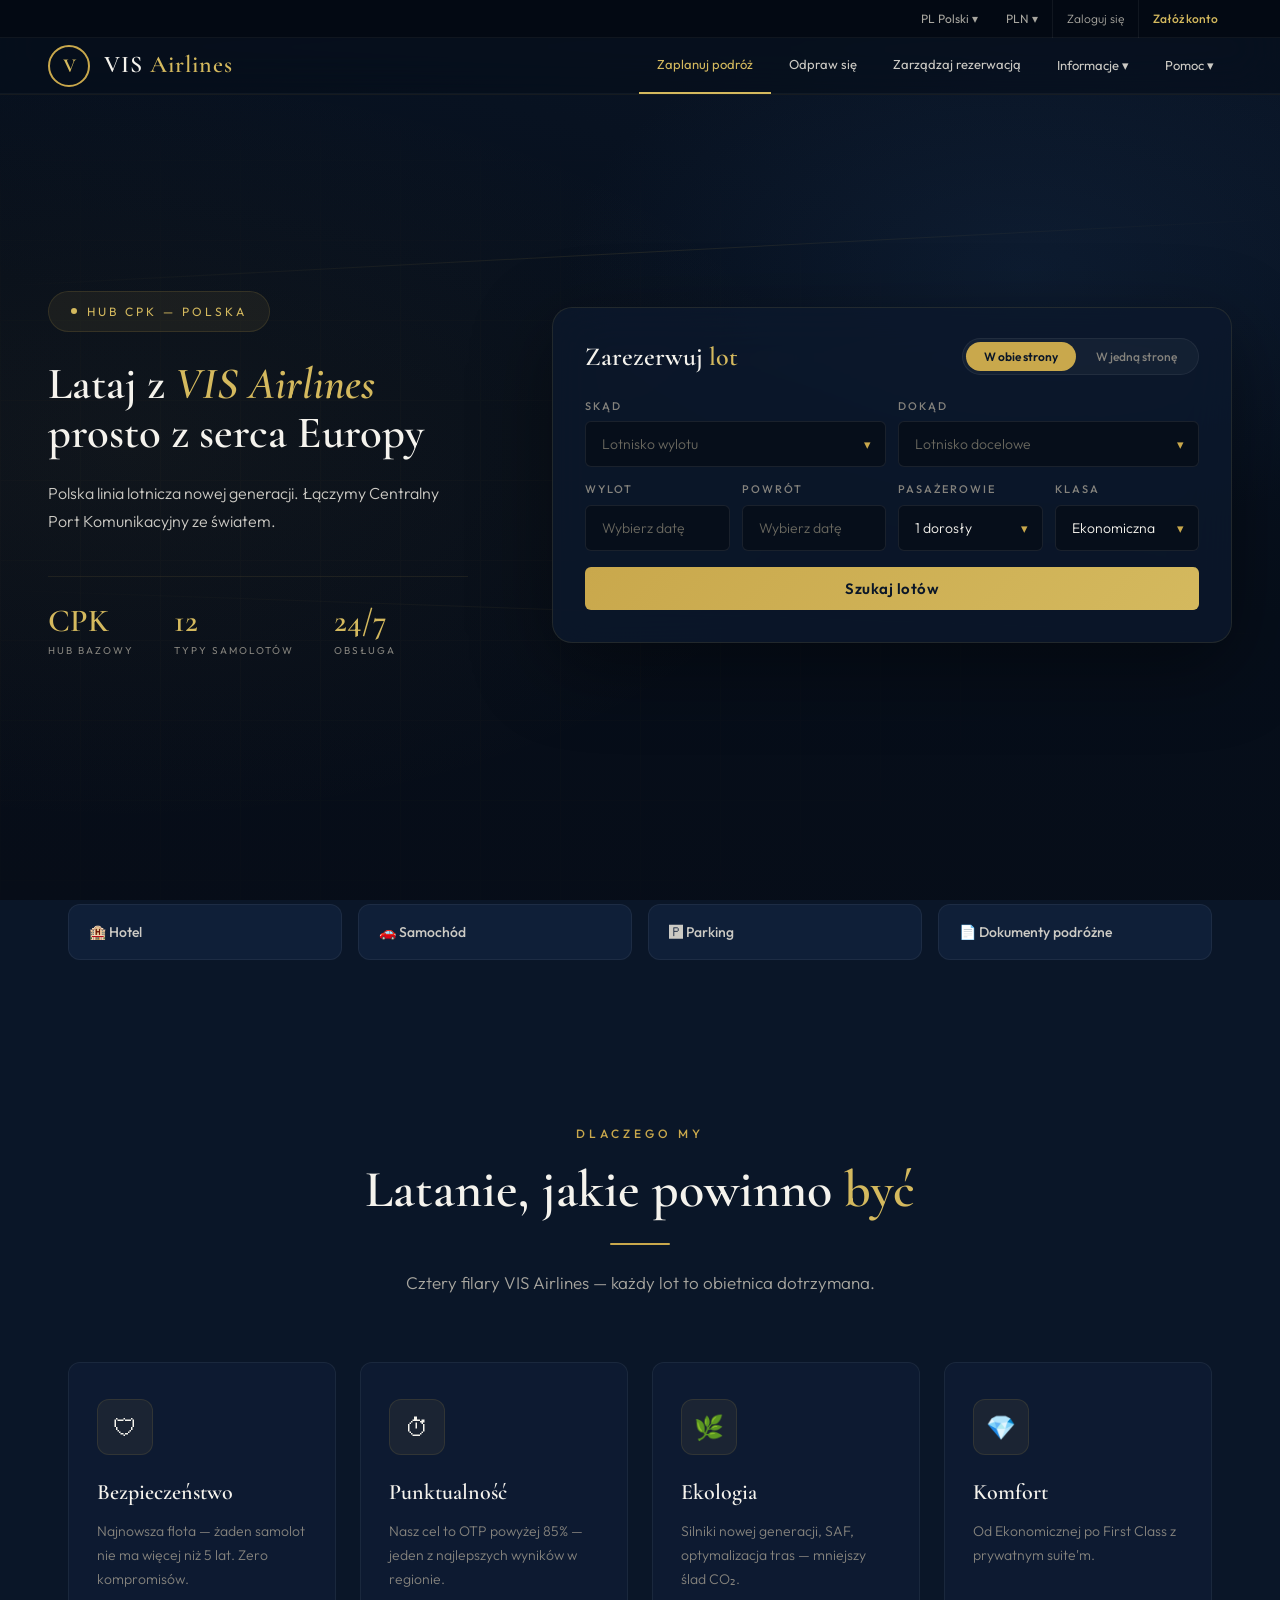
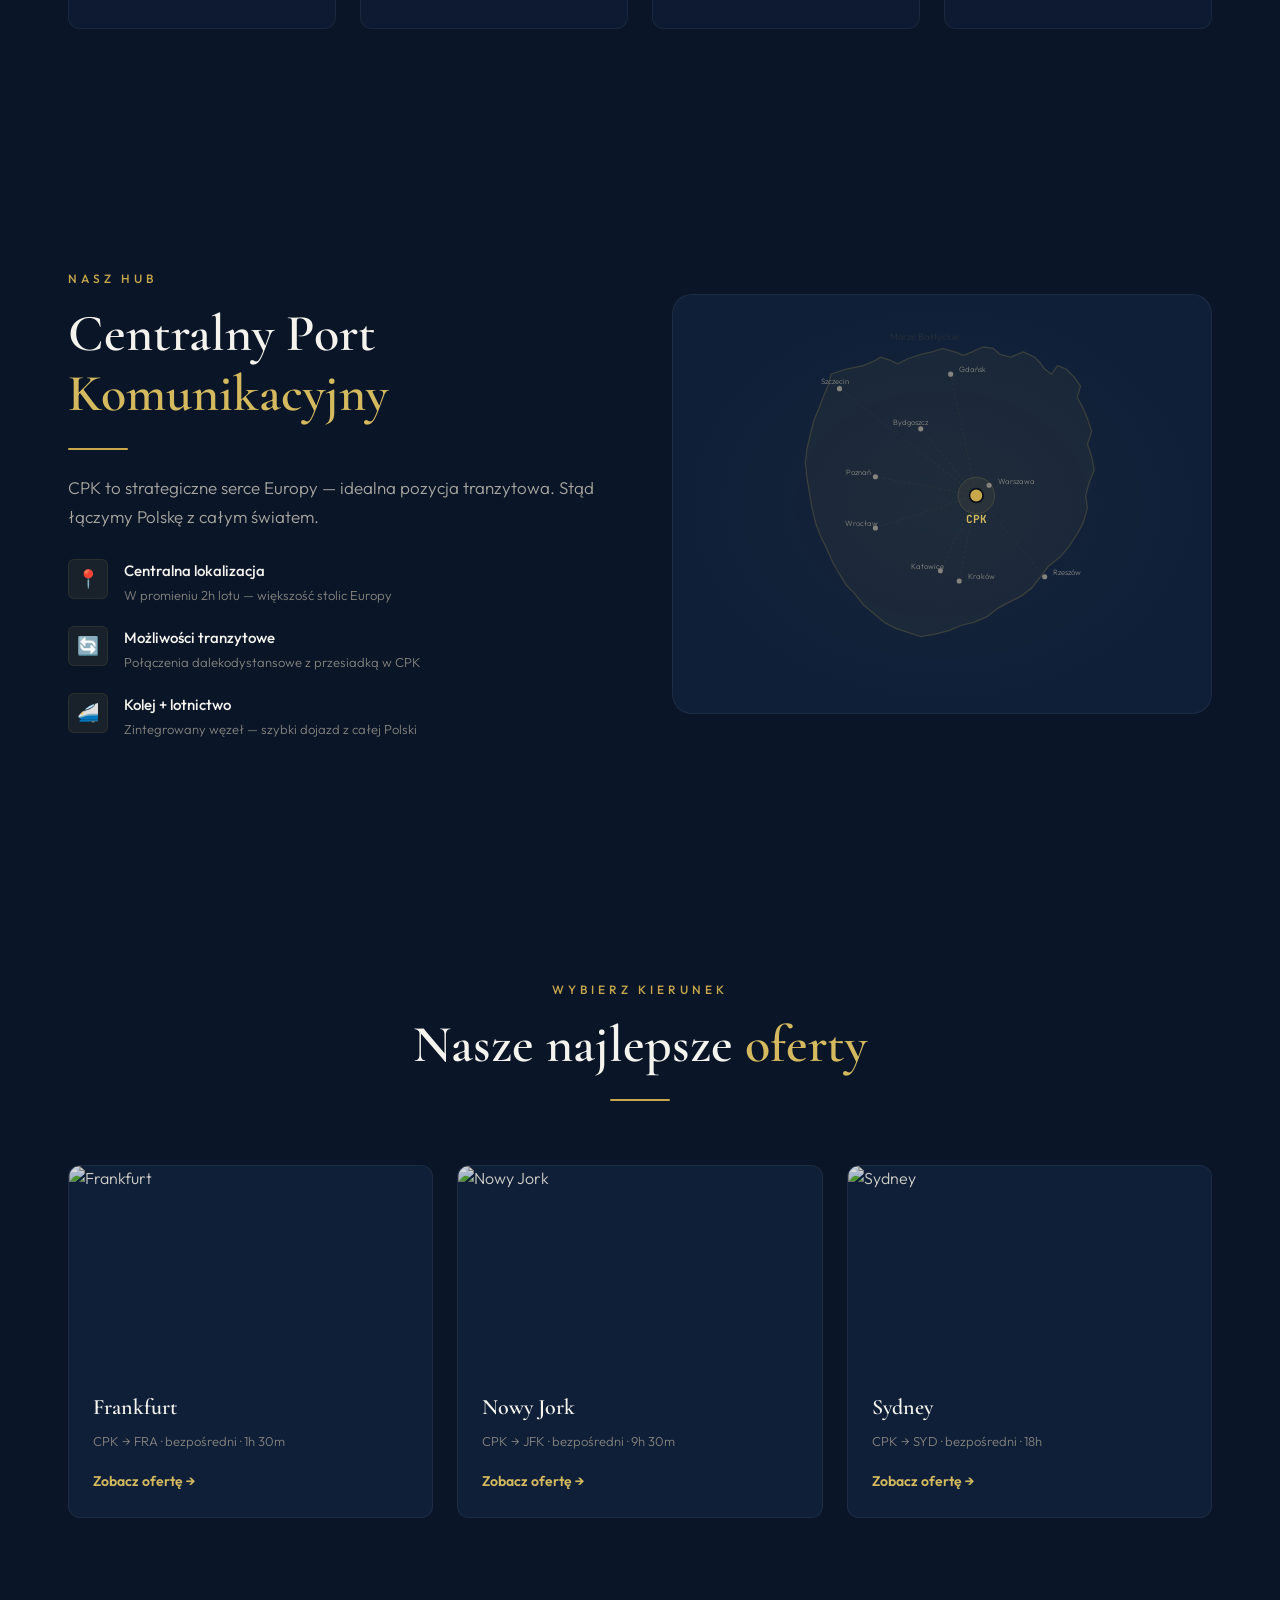
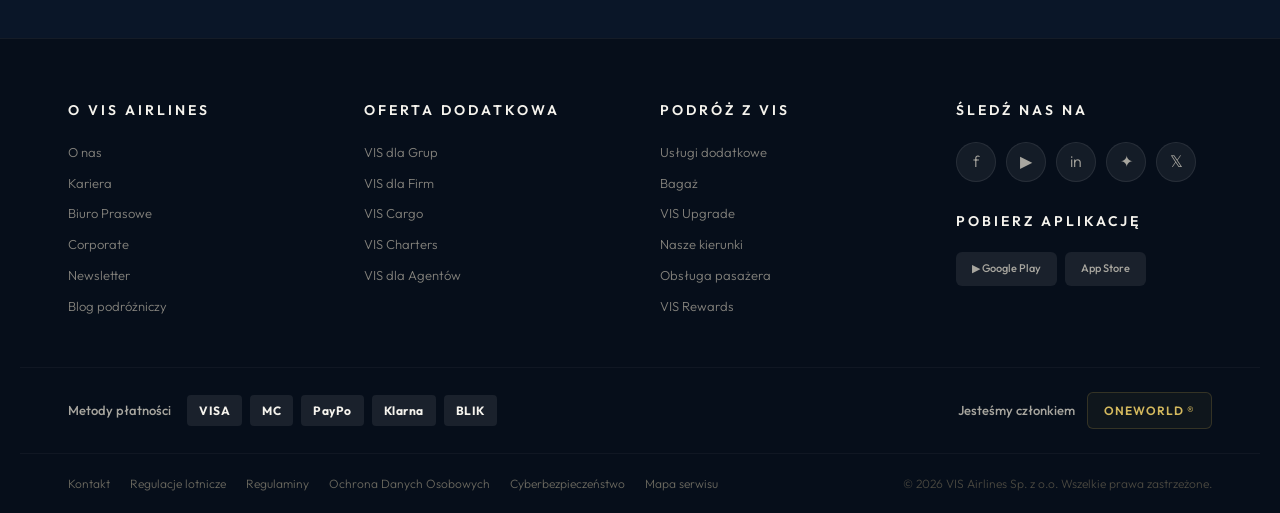
==== commit ba7d3494: "Update index.html" ====
--- a/index.html
+++ b/index.html
@@ -488,17 +488,33 @@
             <div class="nav-main-links">
                 <a href="flights.html" class="nav-main-link active">Zaplanuj podróż</a>
                 <a href="odprawa.html" class="nav-main-link">Odpraw się</a>
-                <a href="rezerwacje.html" class="nav-main-link">Zarządzaj rezerwacją</a>
+                <a href="rezerwacje.html" class="nav-main-link" id="nav-manage-link">Zarządzaj rezerwacją</a>
                 <div class="nav-dropdown-wrapper" style="position:relative;height:100%;">
                     <button class="nav-main-link" id="info-btn" style="cursor:pointer;">Informacje ▾</button>
-                    <div class="nav-info-panel" id="info-panel">
-                        <a href="fleet.html" class="nav-info-link">
-                            <span class="nav-info-icon">✈</span>
-                            <div>
-                                <div class="nav-info-title">Flota</div>
-                                <div class="nav-info-desc">Poznaj nasze samoloty</div>
-                            </div>
-                        </a>
+                    <div class="nav-mega-panel" id="info-panel">
+                        <div class="nav-mega-col">
+                            <div class="nav-mega-col-title">Flota</div>
+                            <a href="fleet.html" class="nav-mega-link">Przegląd floty</a>
+                            <a href="fleet-e175.html" class="nav-mega-link">Embraer 175-E2</a>
+                        </div>
+                        <div class="nav-mega-col">
+                            <div class="nav-mega-col-title">Podróż</div>
+                            <a href="#" class="nav-mega-link">Klasy podróży</a>
+                            <a href="#" class="nav-mega-link">Posiłki i napoje</a>
+                            <a href="#" class="nav-mega-link">Rozrywka na pokładzie</a>
+                        </div>
+                        <div class="nav-mega-col">
+                            <div class="nav-mega-col-title">Hub CPK</div>
+                            <a href="#" class="nav-mega-link">O porcie CPK</a>
+                            <a href="#" class="nav-mega-link">Mapa terminalu</a>
+                            <a href="#" class="nav-mega-link">Dojazd</a>
+                        </div>
+                        <div class="nav-mega-col">
+                            <div class="nav-mega-col-title">O nas</div>
+                            <a href="#" class="nav-mega-link">O VIS Airlines</a>
+                            <a href="#" class="nav-mega-link">Kariera</a>
+                            <a href="#" class="nav-mega-link">Partnerzy</a>
+                        </div>
                     </div>
                 </div>
                 <div class="nav-dropdown-wrapper" style="position:relative;height:100%;">
@@ -843,16 +859,23 @@
     firebase.auth().onAuthStateChanged(u=>{
         const a1=document.getElementById('nav-auth-1');
         const a2=document.getElementById('nav-auth-2');
+        if(!a1||!a2)return;
         if(u){
-            a1.textContent='✈ '+(u.displayName||u.email);
-            a1.href='rezerwacje.html';
-            a1.style.color='var(--gray-200)';
-            a1.addEventListener('click',e=>{e.preventDefault();window.location.href='rezerwacje.html';});
-            a2.textContent='Wyloguj się';
-            a2.href='#';
-            a2.style.color='#e74c3c';
-            a2.classList.remove('accent');
-            a2.addEventListener('click',e=>{e.preventDefault();firebase.auth().signOut().then(()=>location.reload());});
+            // Replace login link with profile link
+            const newA1=a1.cloneNode(true);
+            a1.parentNode.replaceChild(newA1,a1);
+            newA1.textContent='✈ '+(u.displayName||u.email);
+            newA1.href='rezerwacje.html';
+            newA1.style.color='var(--gray-200)';
+
+            // Replace register link with logout
+            const newA2=a2.cloneNode(true);
+            a2.parentNode.replaceChild(newA2,a2);
+            newA2.textContent='Wyloguj się';
+            newA2.href='#';
+            newA2.style.color='#e74c3c';
+            newA2.className='nav-top-btn';
+            newA2.onclick=function(e){e.preventDefault();firebase.auth().signOut().then(function(){location.reload();});};
         }
     });
 
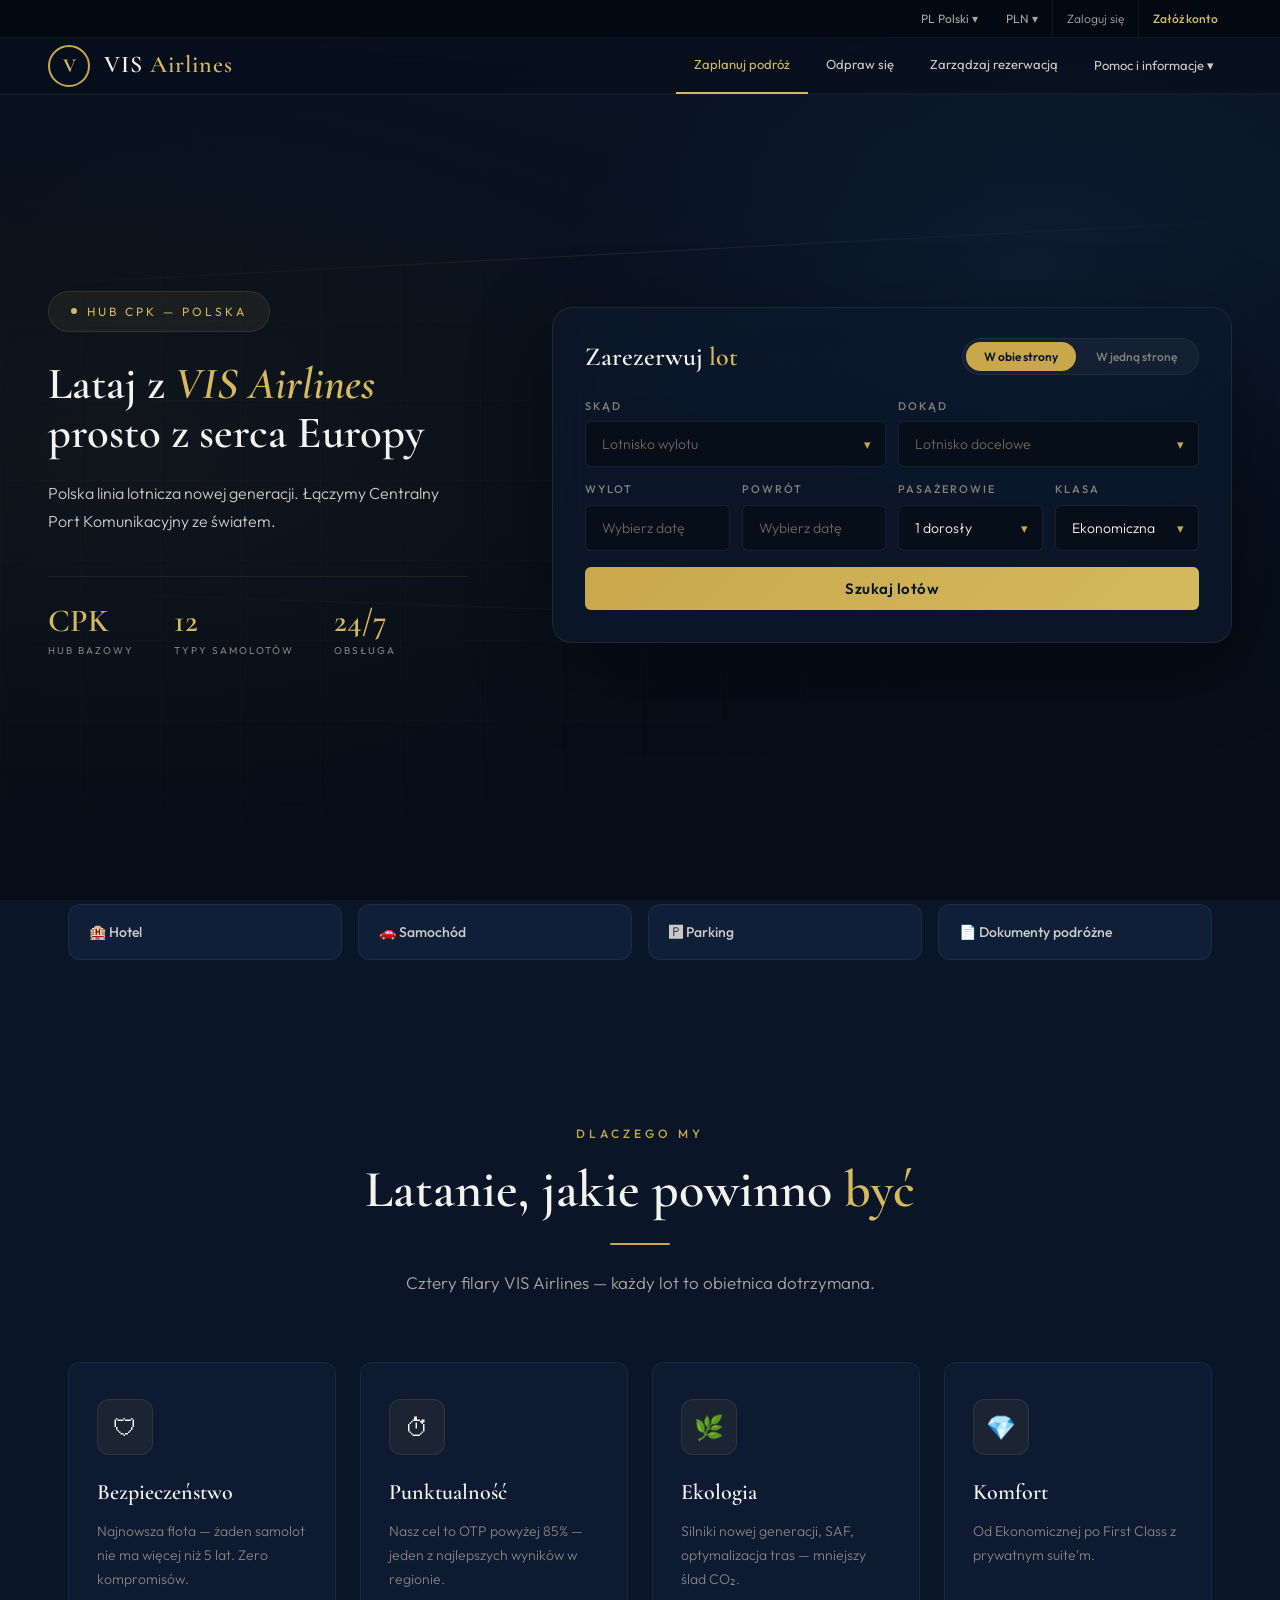
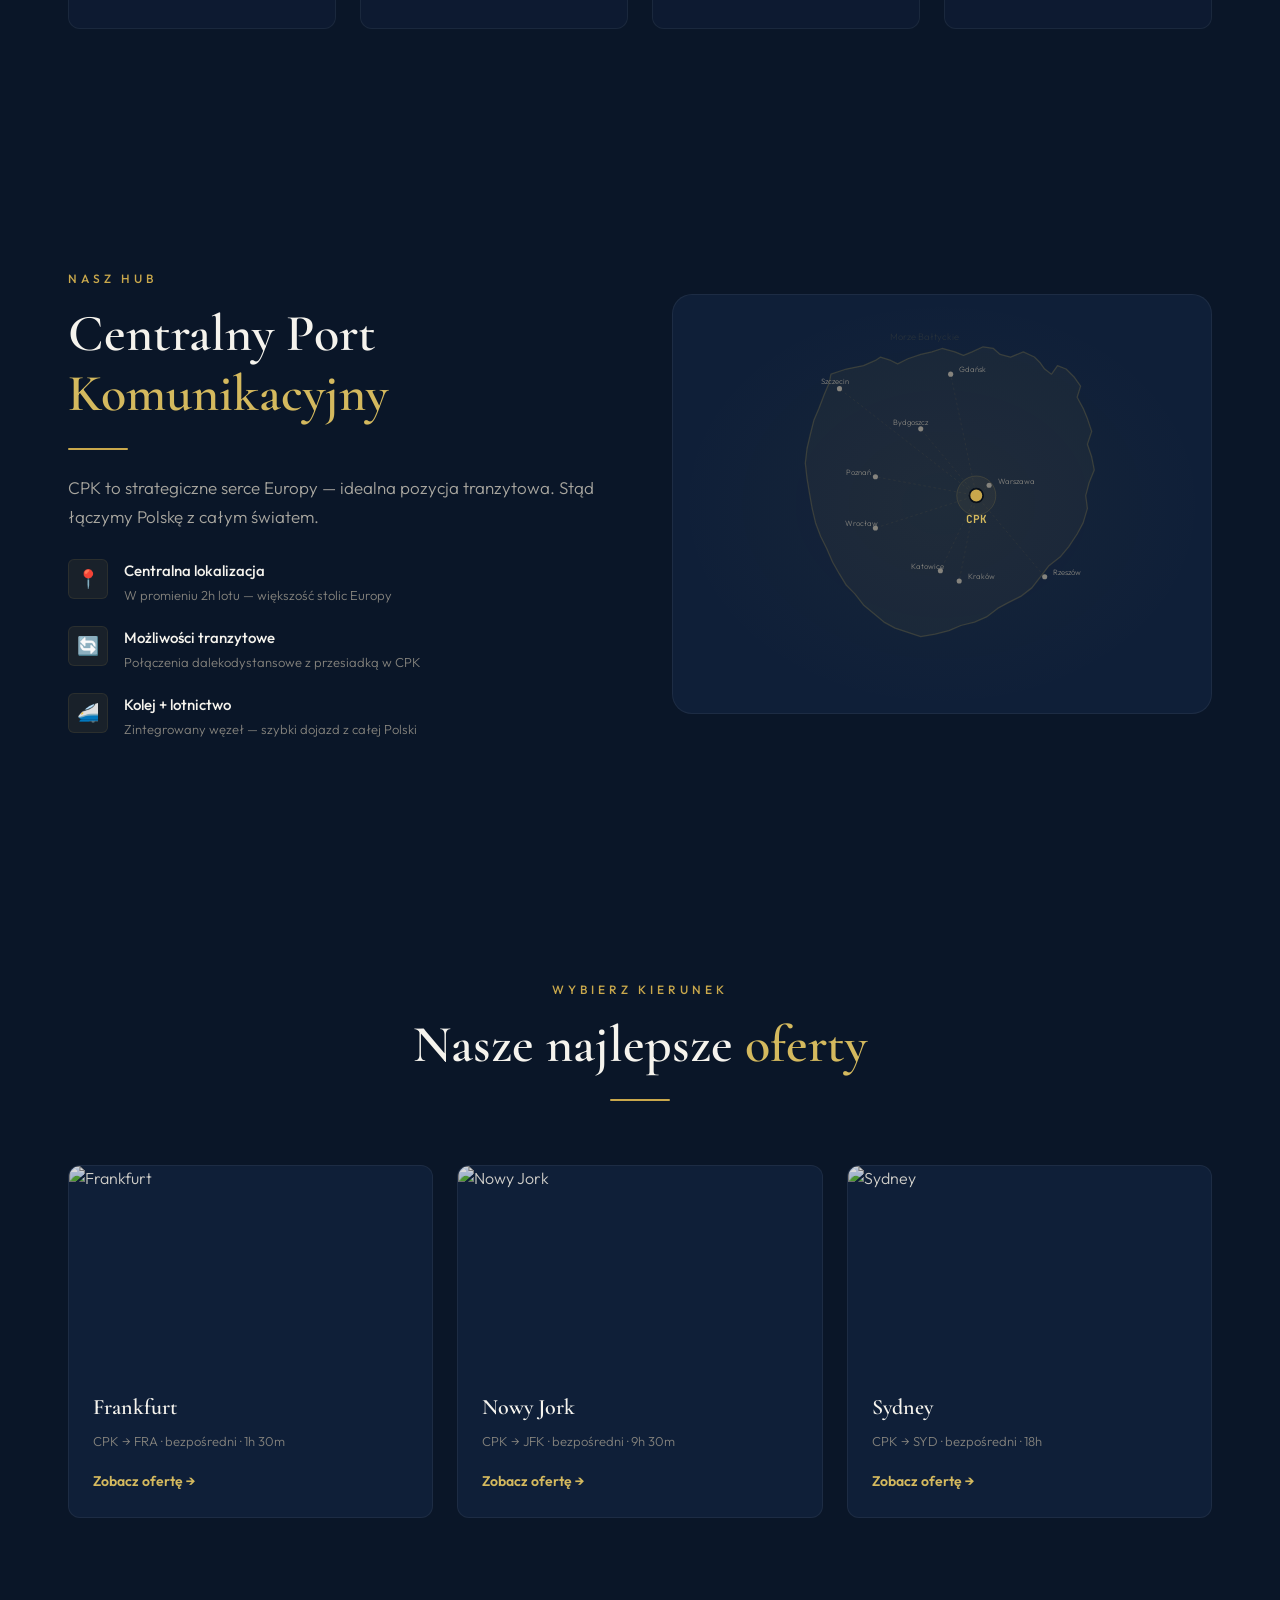
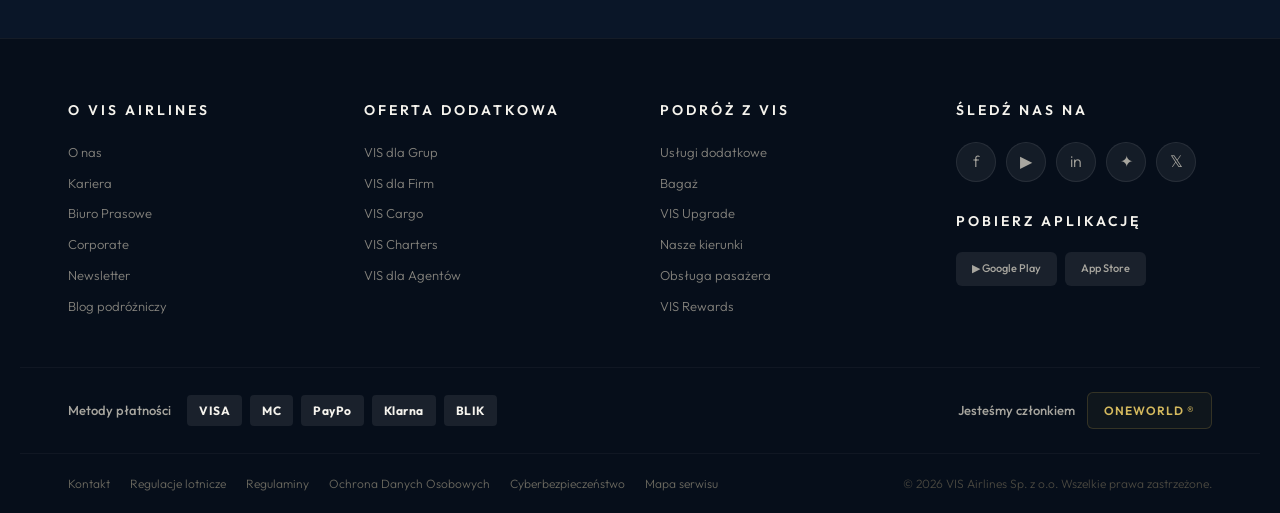
==== commit cc763630: "Update index.html" ====
--- a/index.html
+++ b/index.html
@@ -109,8 +109,8 @@
             position: absolute; top: 100%; right: 0;
             background: var(--navy-700); border: 1px solid rgba(201,168,76,0.15);
             border-radius: var(--radius-md); box-shadow: 0 20px 60px rgba(0,0,0,0.5);
-            padding: 24px 28px; min-width: 560px; z-index: 200;
-            display: none; grid-template-columns: repeat(4,1fr); gap: 24px;
+            padding: 24px 28px; min-width: 680px; z-index: 200;
+            display: none; grid-template-columns: repeat(5,1fr); gap: 20px;
         }
         .nav-mega-panel.show { display: grid; animation: scaleIn 0.15s var(--ease-out); }
         .nav-mega-col-title { font-size: 13px; font-weight: 600; color: var(--white); margin-bottom: 12px; }
@@ -488,38 +488,15 @@
             <div class="nav-main-links">
                 <a href="flights.html" class="nav-main-link active">Zaplanuj podróż</a>
                 <a href="odprawa.html" class="nav-main-link">Odpraw się</a>
-                <a href="rezerwacje.html" class="nav-main-link" id="nav-manage-link">Zarządzaj rezerwacją</a>
+                <a href="rezerwacje.html" class="nav-main-link" onclick="window.location.href='rezerwacje.html';return false;">Zarządzaj rezerwacją</a>
                 <div class="nav-dropdown-wrapper" style="position:relative;height:100%;">
-                    <button class="nav-main-link" id="info-btn" style="cursor:pointer;">Informacje ▾</button>
-                    <div class="nav-mega-panel" id="info-panel">
+                    <button class="nav-main-link" id="help-btn" style="cursor:pointer;">Pomoc i informacje ▾</button>
+                    <div class="nav-mega-panel" id="help-panel">
                         <div class="nav-mega-col">
                             <div class="nav-mega-col-title">Flota</div>
                             <a href="fleet.html" class="nav-mega-link">Przegląd floty</a>
                             <a href="fleet-e175.html" class="nav-mega-link">Embraer 175-E2</a>
                         </div>
-                        <div class="nav-mega-col">
-                            <div class="nav-mega-col-title">Podróż</div>
-                            <a href="#" class="nav-mega-link">Klasy podróży</a>
-                            <a href="#" class="nav-mega-link">Posiłki i napoje</a>
-                            <a href="#" class="nav-mega-link">Rozrywka na pokładzie</a>
-                        </div>
-                        <div class="nav-mega-col">
-                            <div class="nav-mega-col-title">Hub CPK</div>
-                            <a href="#" class="nav-mega-link">O porcie CPK</a>
-                            <a href="#" class="nav-mega-link">Mapa terminalu</a>
-                            <a href="#" class="nav-mega-link">Dojazd</a>
-                        </div>
-                        <div class="nav-mega-col">
-                            <div class="nav-mega-col-title">O nas</div>
-                            <a href="#" class="nav-mega-link">O VIS Airlines</a>
-                            <a href="#" class="nav-mega-link">Kariera</a>
-                            <a href="#" class="nav-mega-link">Partnerzy</a>
-                        </div>
-                    </div>
-                </div>
-                <div class="nav-dropdown-wrapper" style="position:relative;height:100%;">
-                    <button class="nav-main-link" id="help-btn" style="cursor:pointer;">Pomoc ▾</button>
-                    <div class="nav-mega-panel" id="help-panel">
                         <div class="nav-mega-col">
                             <div class="nav-mega-col-title">Bagaż</div>
                             <a href="#" class="nav-mega-link">Zasady i wymiary</a>
@@ -1012,9 +989,6 @@
         document.addEventListener('click',e=>{if(!e.target.closest('.dropdown-wrapper,.popup-panel,.pax-panel,.nav-dropdown-wrapper,[id$="-btn"]'))closeAll();});
 
         // Informacje dropdown
-        const infoBtn=document.getElementById('info-btn'), infoPanel=document.getElementById('info-panel');
-        infoBtn.addEventListener('click',e=>{e.stopPropagation();closeAll();infoPanel.classList.toggle('show');});
-
         const helpBtn=document.getElementById('help-btn'), helpPanel=document.getElementById('help-panel');
         helpBtn.addEventListener('click',e=>{e.stopPropagation();closeAll();helpPanel.classList.toggle('show');});
 
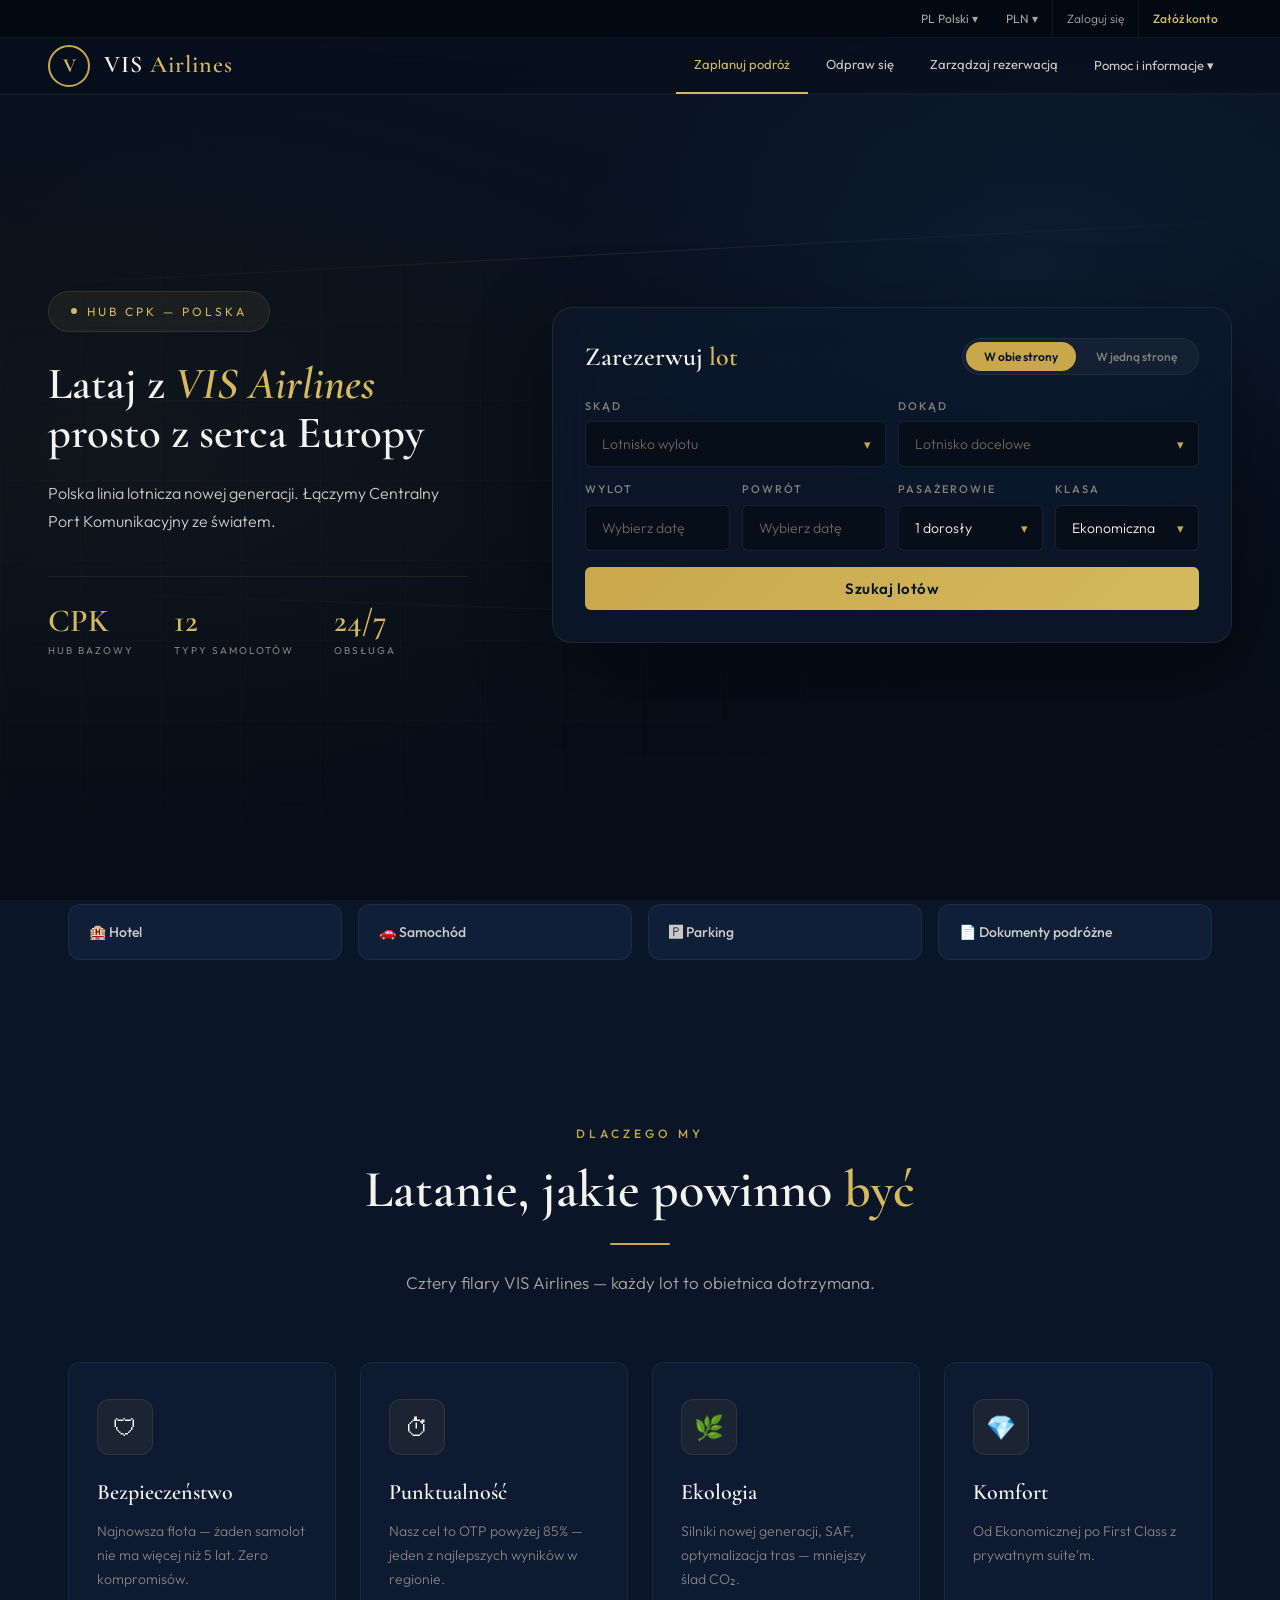
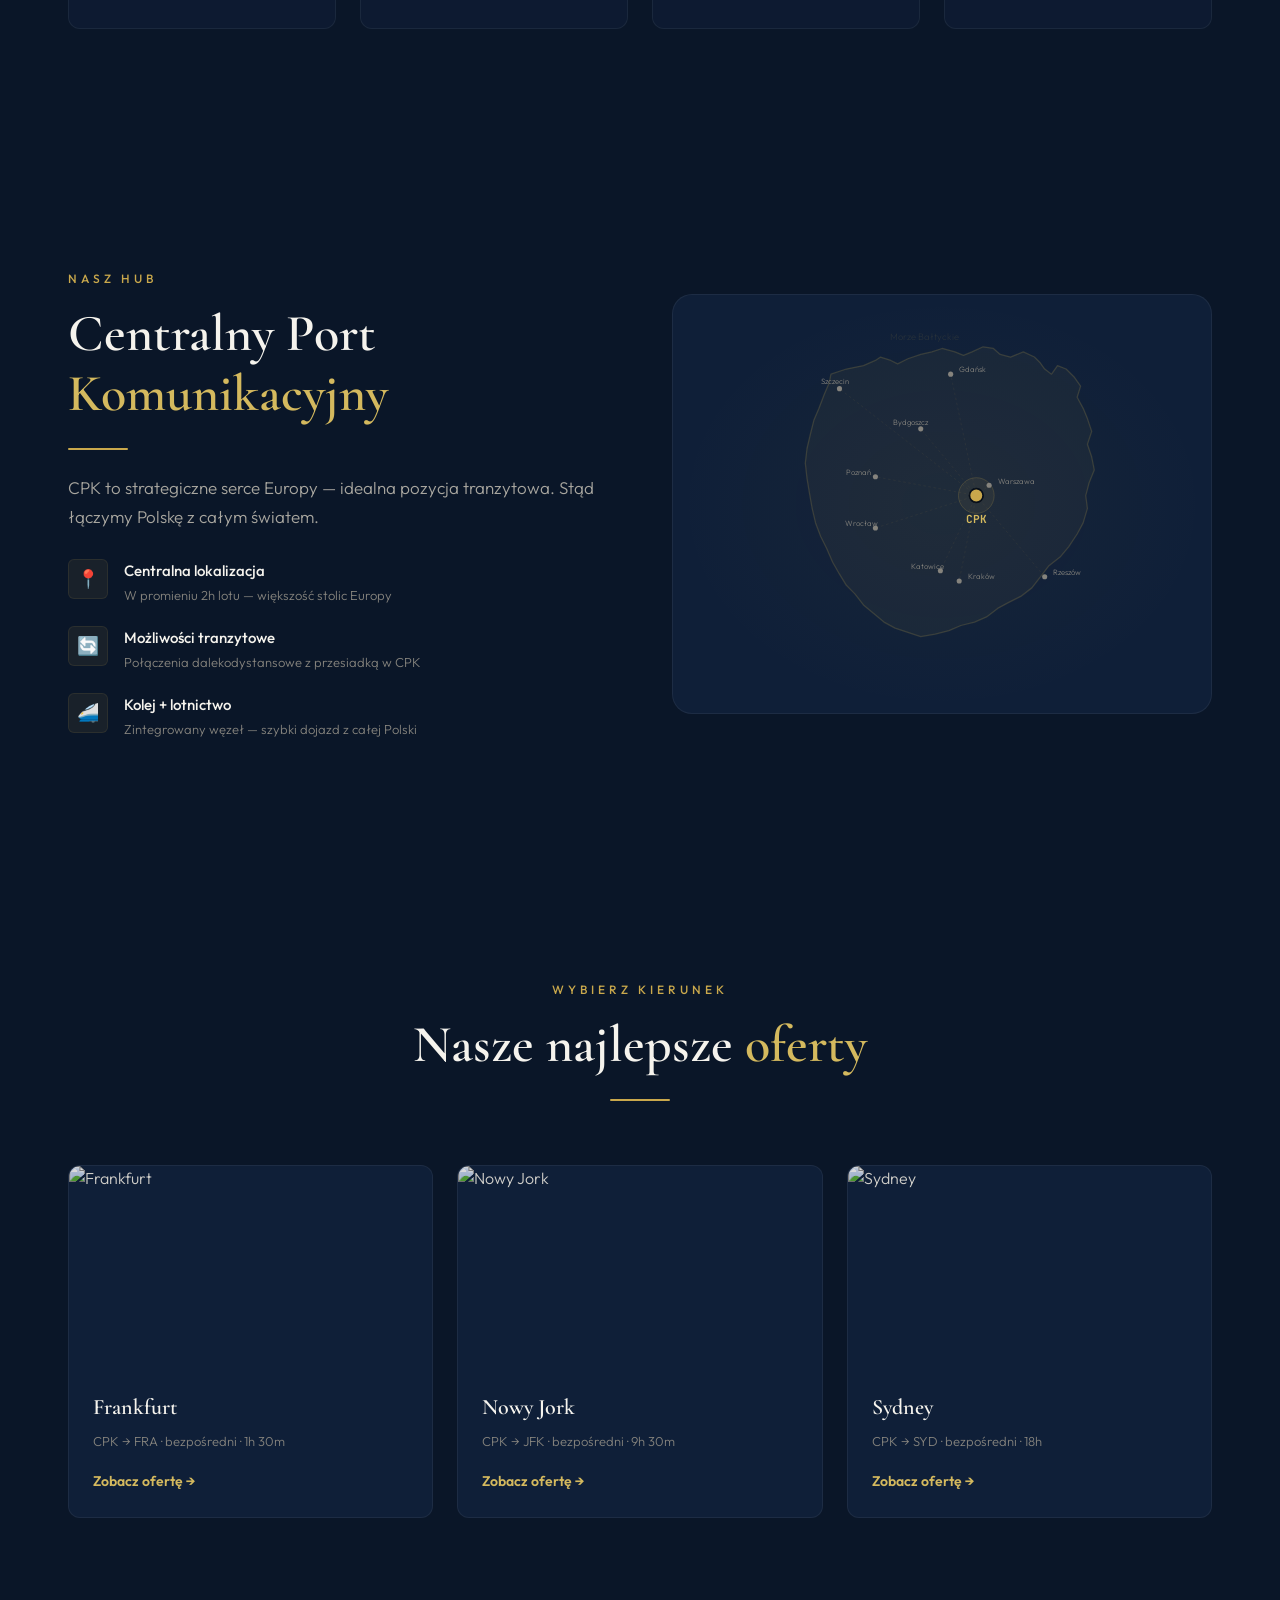
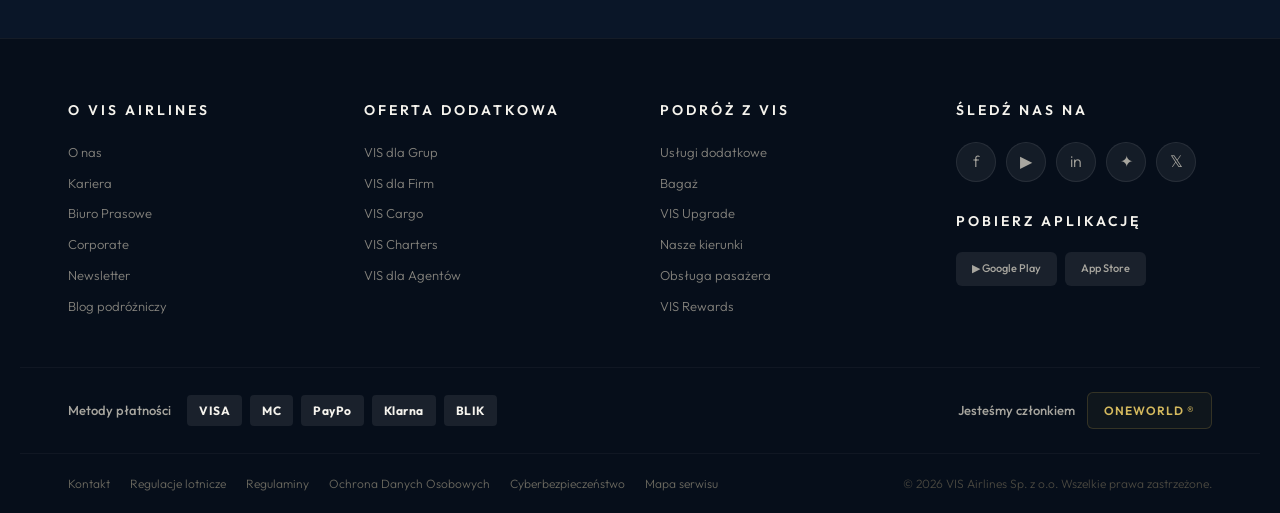
==== commit ffc4e664: "Update index.html" ====
--- a/index.html
+++ b/index.html
@@ -1013,4 +1013,4 @@
     })();
     </script>
 </body>
-</html>
+</html> 
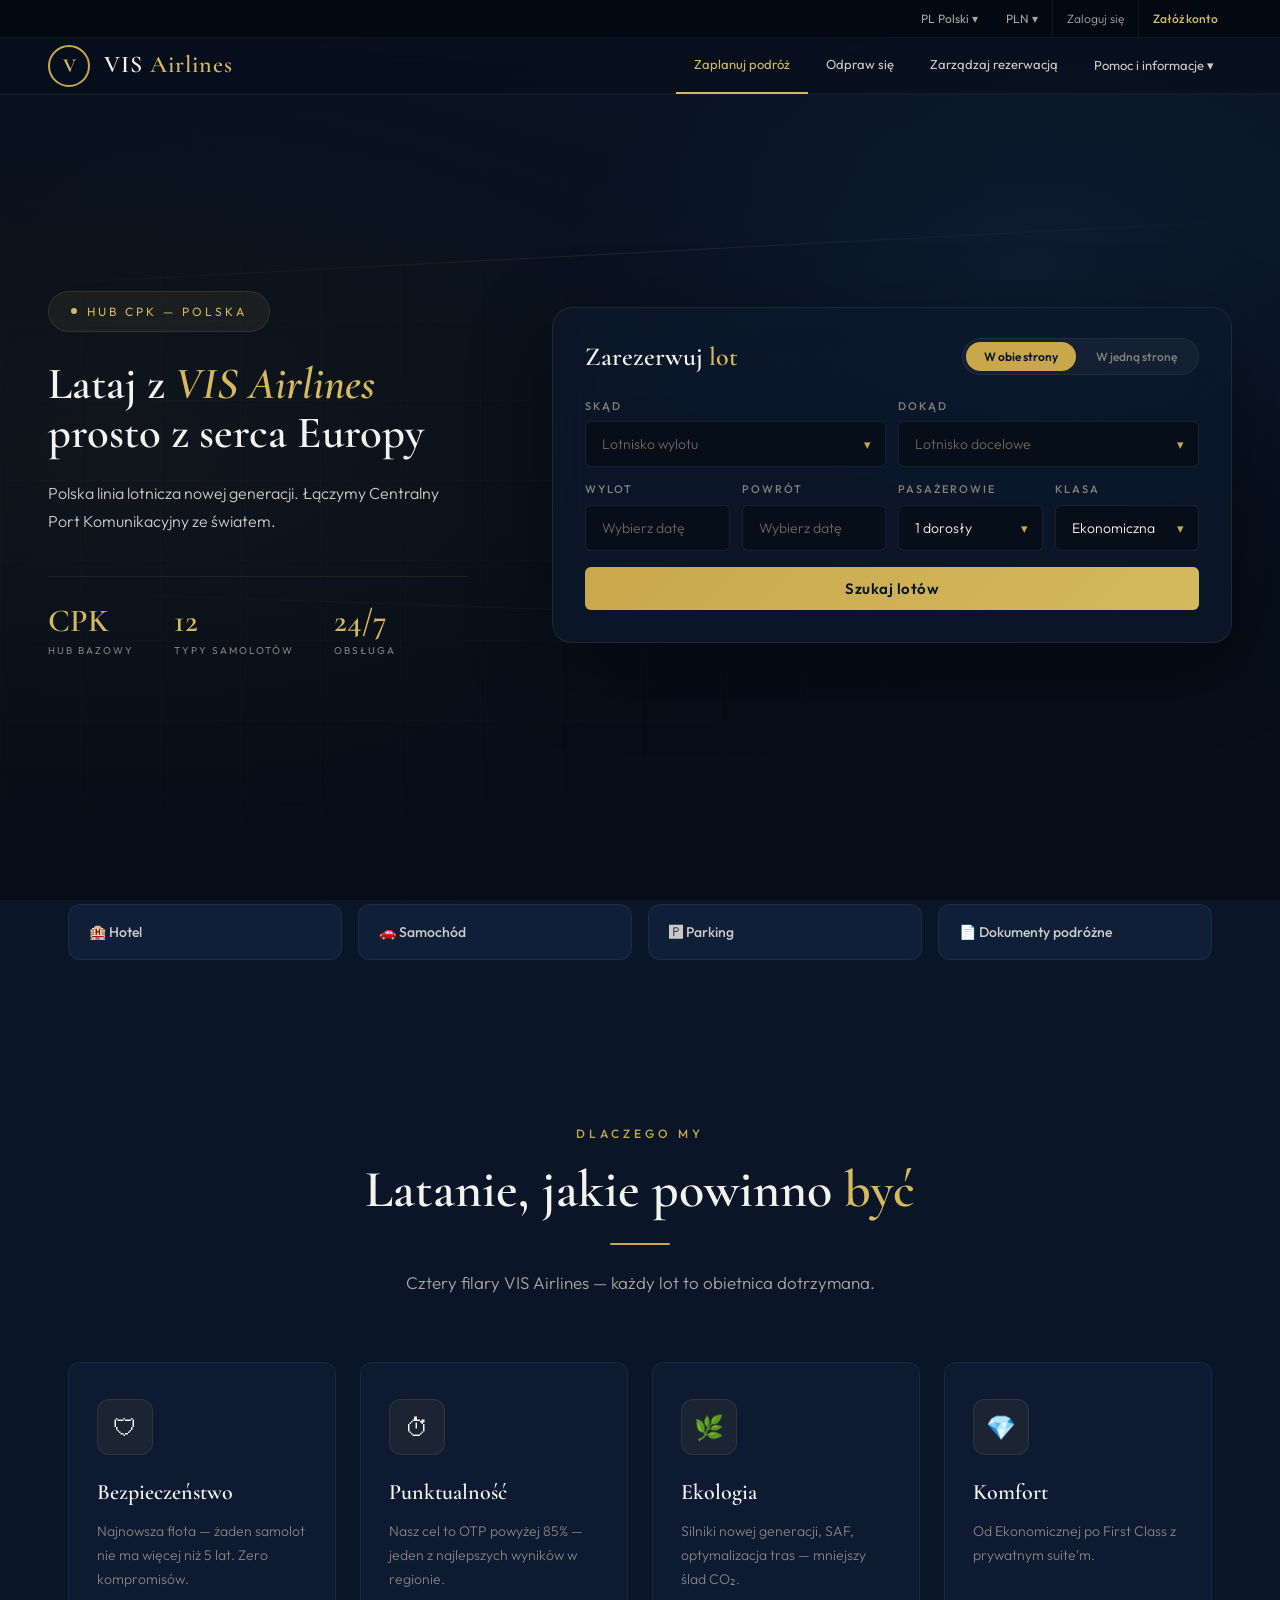
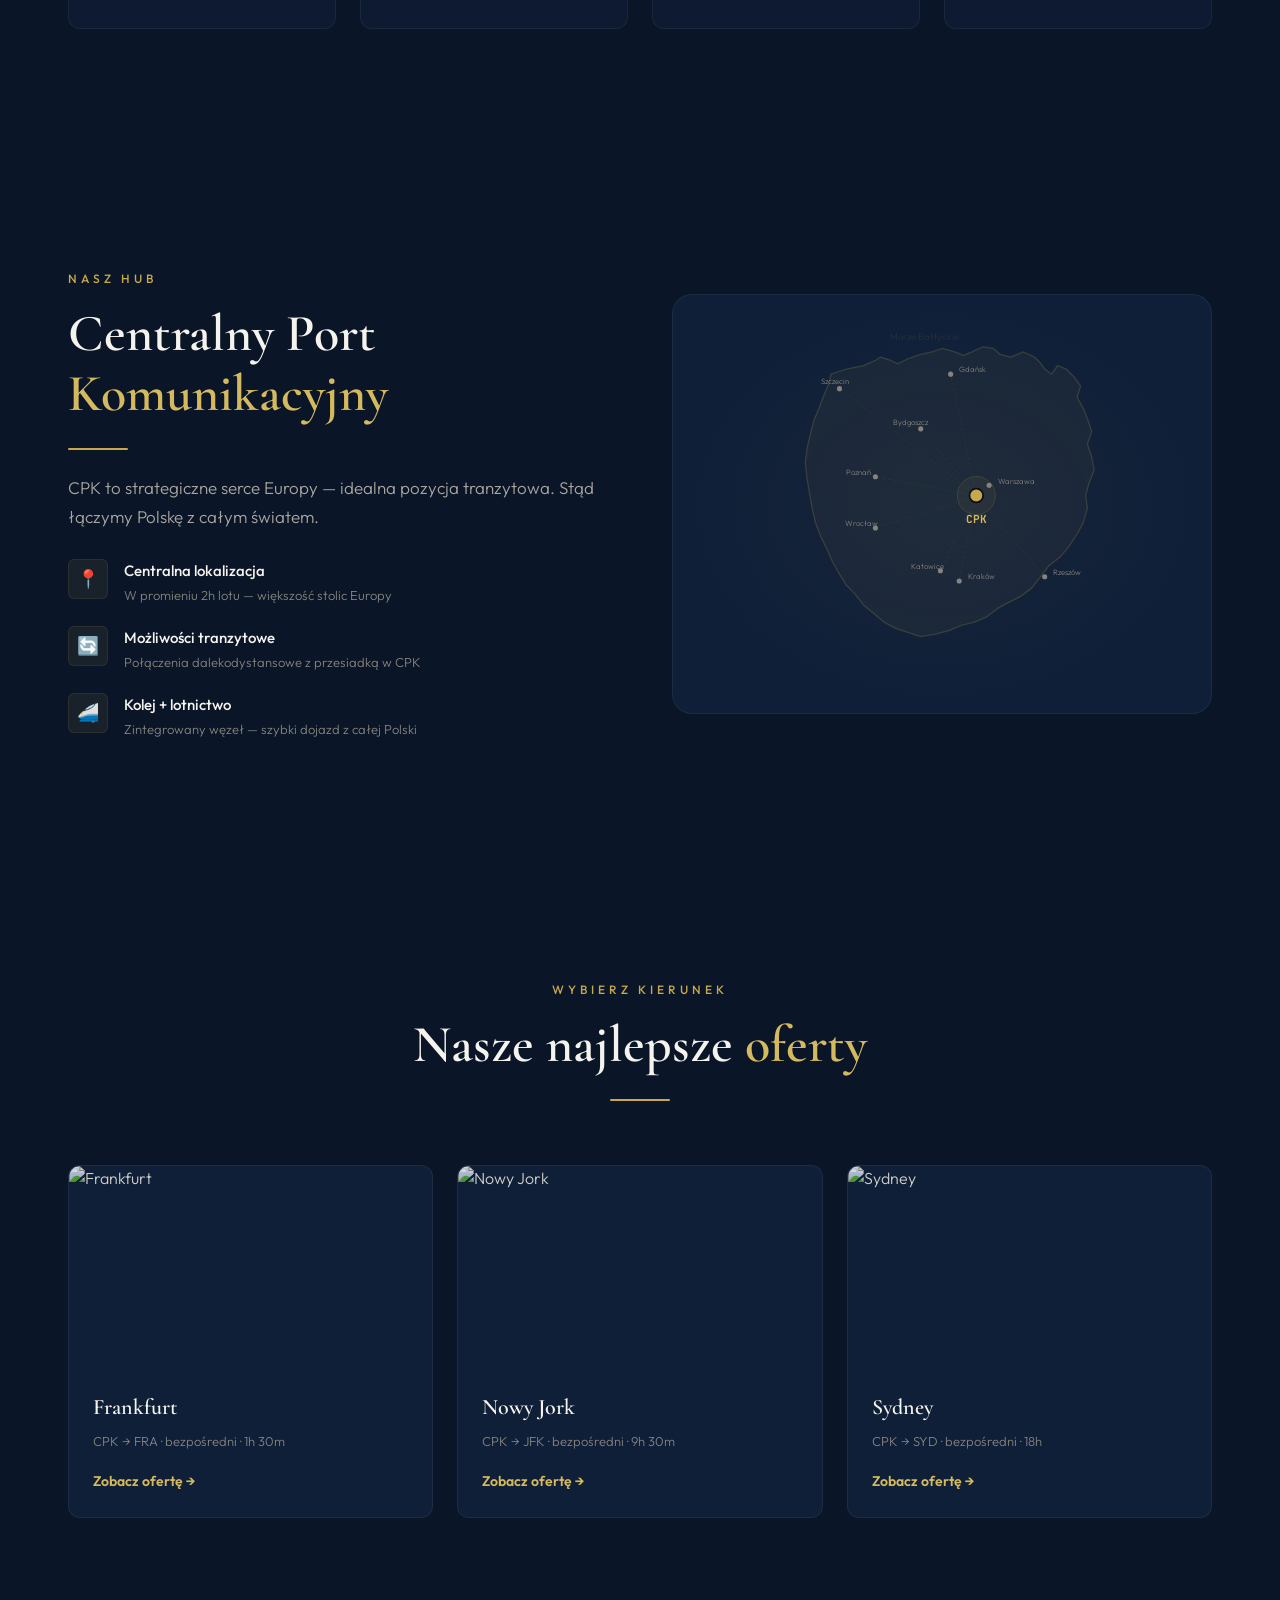
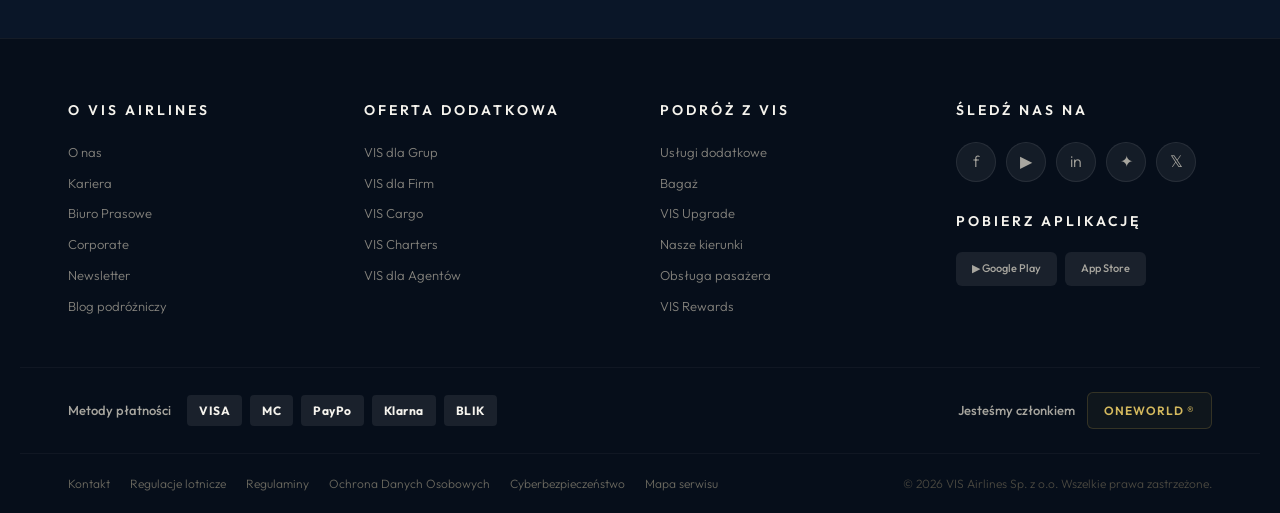
==== commit b560285c: "Update index.html" ====
--- a/index.html
+++ b/index.html
@@ -455,6 +455,7 @@
     </style>
 </head>
 <body>
+    <script src="js/nav.js"></script>
 
     <!-- ===== NAWIGACJA ===== -->
     <nav class="nav">
@@ -832,28 +833,6 @@
         storageBucket:"vis-airlines-b1677.firebasestorage.app",
         messagingSenderId:"159896846581",
         appId:"1:159896846581:web:f7b41f69945004599e05bc"
-    });
-    firebase.auth().onAuthStateChanged(u=>{
-        const a1=document.getElementById('nav-auth-1');
-        const a2=document.getElementById('nav-auth-2');
-        if(!a1||!a2)return;
-        if(u){
-            // Replace login link with profile link
-            const newA1=a1.cloneNode(true);
-            a1.parentNode.replaceChild(newA1,a1);
-            newA1.textContent='✈ '+(u.displayName||u.email);
-            newA1.href='rezerwacje.html';
-            newA1.style.color='var(--gray-200)';
-
-            // Replace register link with logout
-            const newA2=a2.cloneNode(true);
-            a2.parentNode.replaceChild(newA2,a2);
-            newA2.textContent='Wyloguj się';
-            newA2.href='#';
-            newA2.style.color='#e74c3c';
-            newA2.className='nav-top-btn';
-            newA2.onclick=function(e){e.preventDefault();firebase.auth().signOut().then(function(){location.reload();});};
-        }
     });
 
     (function() {
@@ -988,21 +967,6 @@
         function closeAll(){document.querySelectorAll('.dropdown-menu.show,.calendar-panel.show,.pax-panel.show,.class-panel.show,.popup-panel.show,.nav-info-panel.show,.nav-mega-panel.show').forEach(e=>e.classList.remove('show'));document.querySelectorAll('.dropdown-trigger.open,.calendar-trigger.open,.pax-trigger.open').forEach(e=>e.classList.remove('open'));}
         document.addEventListener('click',e=>{if(!e.target.closest('.dropdown-wrapper,.popup-panel,.pax-panel,.nav-dropdown-wrapper,[id$="-btn"]'))closeAll();});
 
-        // Informacje dropdown
-        const helpBtn=document.getElementById('help-btn'), helpPanel=document.getElementById('help-panel');
-        helpBtn.addEventListener('click',e=>{e.stopPropagation();closeAll();helpPanel.classList.toggle('show');});
-
-        // Mobile drawer
-        const hamburger=document.getElementById('hamburger-btn');
-        const mobileDrawer=document.getElementById('mobile-drawer');
-        const mobileOverlay=document.getElementById('mobile-overlay');
-        const mobileClose=document.getElementById('mobile-close');
-        function openDrawer(){mobileDrawer.classList.add('show');mobileOverlay.classList.add('show');document.body.style.overflow='hidden';}
-        function closeDrawer(){mobileDrawer.classList.remove('show');mobileOverlay.classList.remove('show');document.body.style.overflow='';}
-        if(hamburger){hamburger.addEventListener('click',e=>{e.stopPropagation();openDrawer();});}
-        if(mobileClose){mobileClose.addEventListener('click',closeDrawer);}
-        if(mobileOverlay){mobileOverlay.addEventListener('click',closeDrawer);}
-
         document.getElementById('search-btn').addEventListener('click',()=>{
             const f=document.querySelector('#dd-from .dropdown-trigger').dataset.value, t=document.querySelector('#dd-to .dropdown-trigger').dataset.value, dd=calD.getDate(), rd=calR.getDate(), tc=cb.dataset.value||'economy';
             if(!f){alert('Wybierz lotnisko wylotu');return;} if(!t){alert('Wybierz lotnisko docelowe');return;} if(f===t){alert('Lotnisko wylotu i docelowe nie mogą być takie same');return;} if(!dd){alert('Wybierz datę wylotu');return;} if(tripType==='round'&&!rd){alert('Wybierz datę powrotu');return;} if(tripType==='round'&&rd&&dd&&rd<=dd){alert('Data powrotu musi być po dacie wylotu');return;}
@@ -1013,4 +977,4 @@
     })();
     </script>
 </body>
-</html> 
+</html>
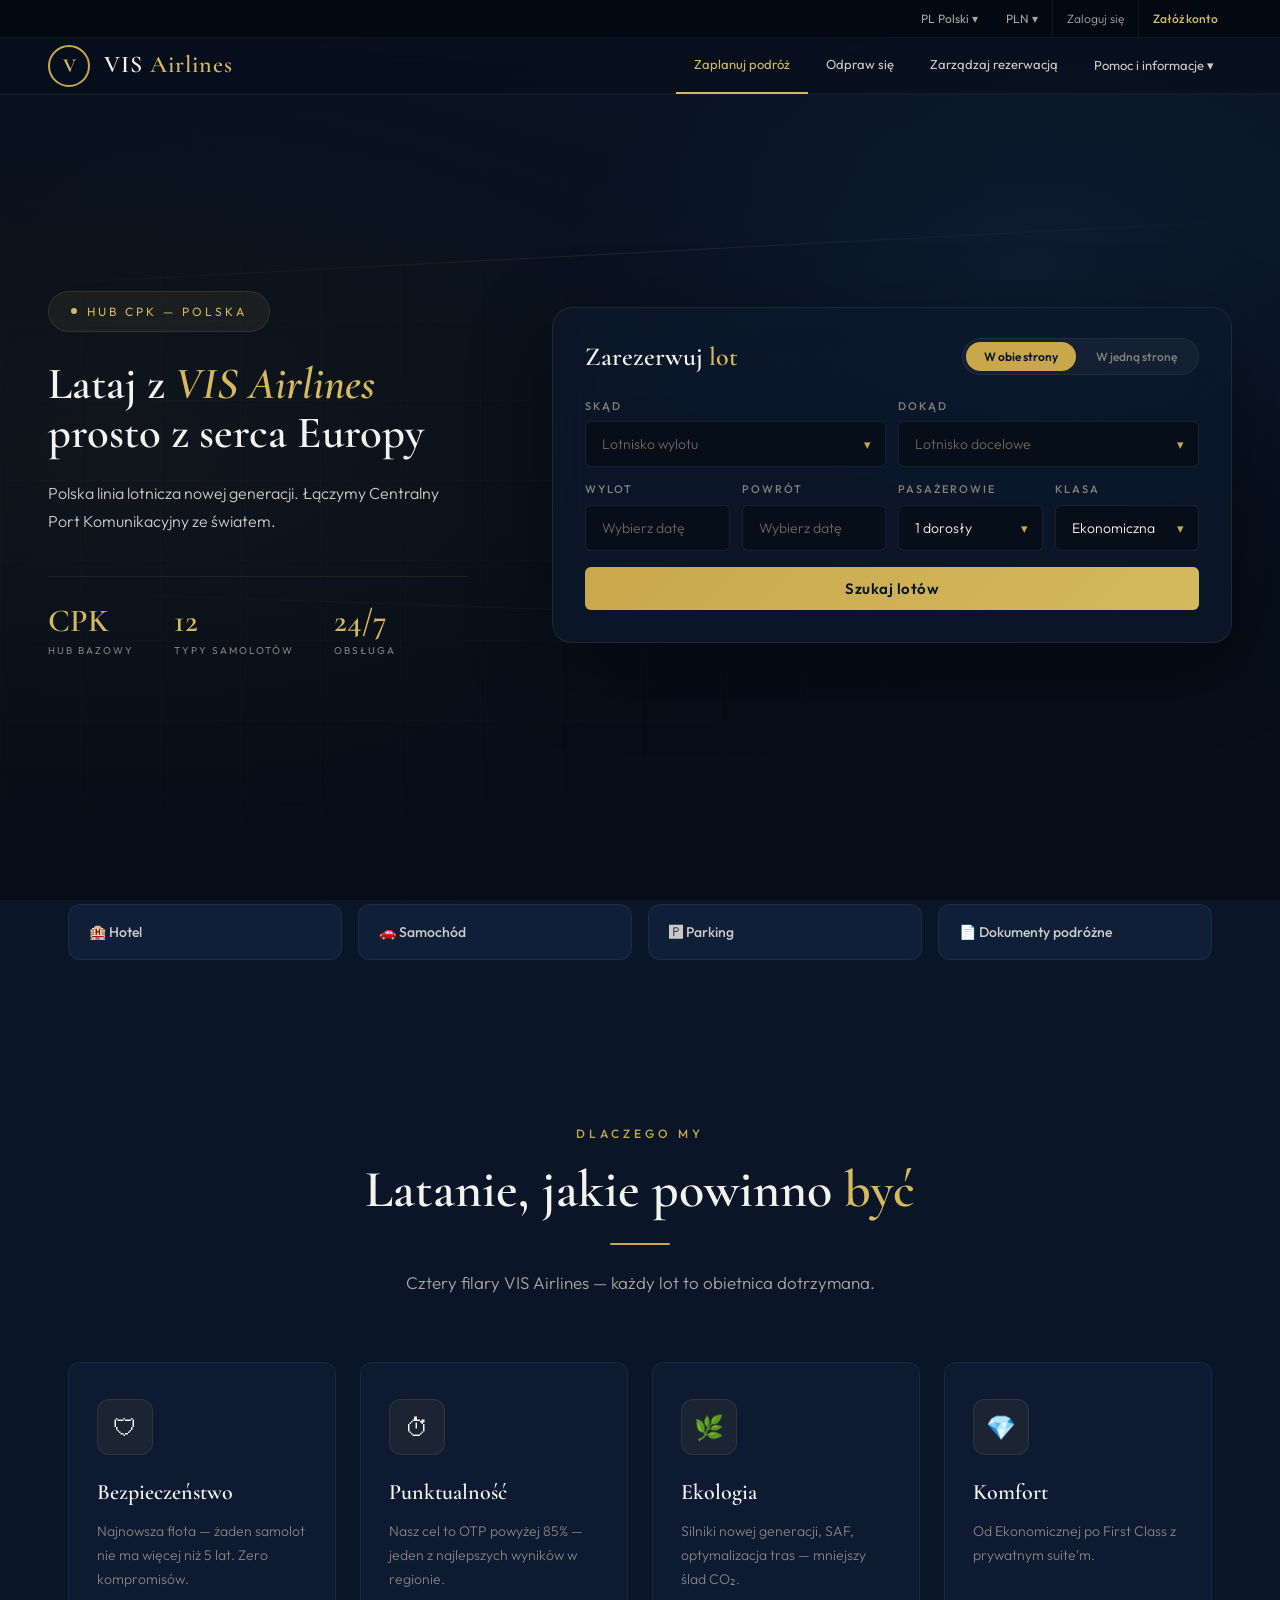
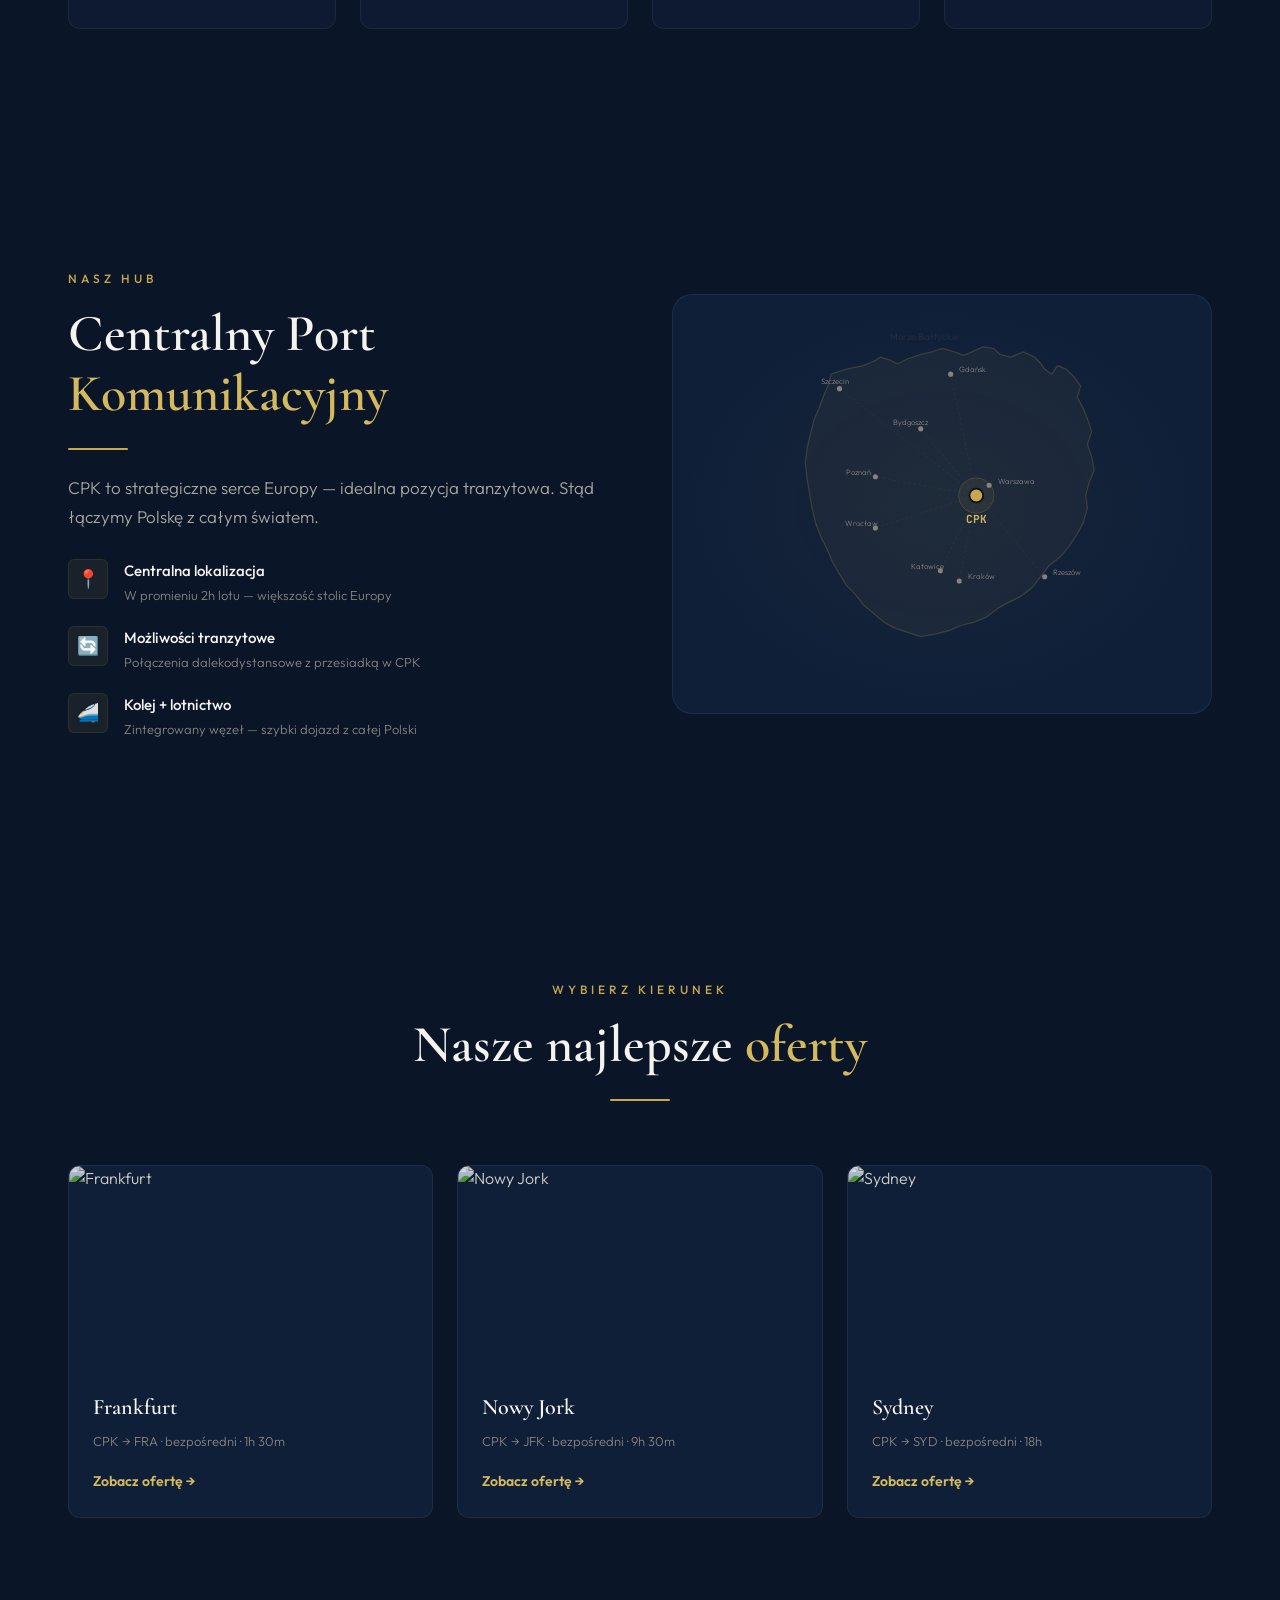
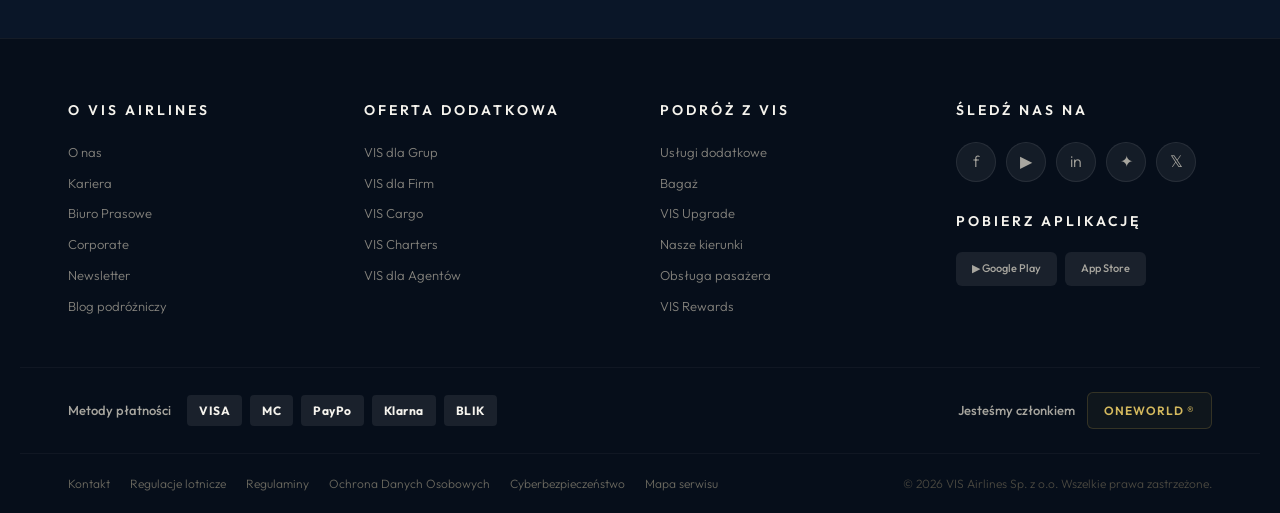
==== commit 6dca6ce0: "Update index.html" ====
--- a/index.html
+++ b/index.html
@@ -826,7 +826,7 @@
 
     <script>
     // Firebase auth for nav
-    firebase.initializeApp({
+    if(!firebase.apps.length) firebase.initializeApp({
         apiKey:"AIzaSyBhn5Tv3iUCBYczQhfYnlHEjBIBDlPk0HQ",
         authDomain:"vis-airlines-b1677.firebaseapp.com",
         projectId:"vis-airlines-b1677",
